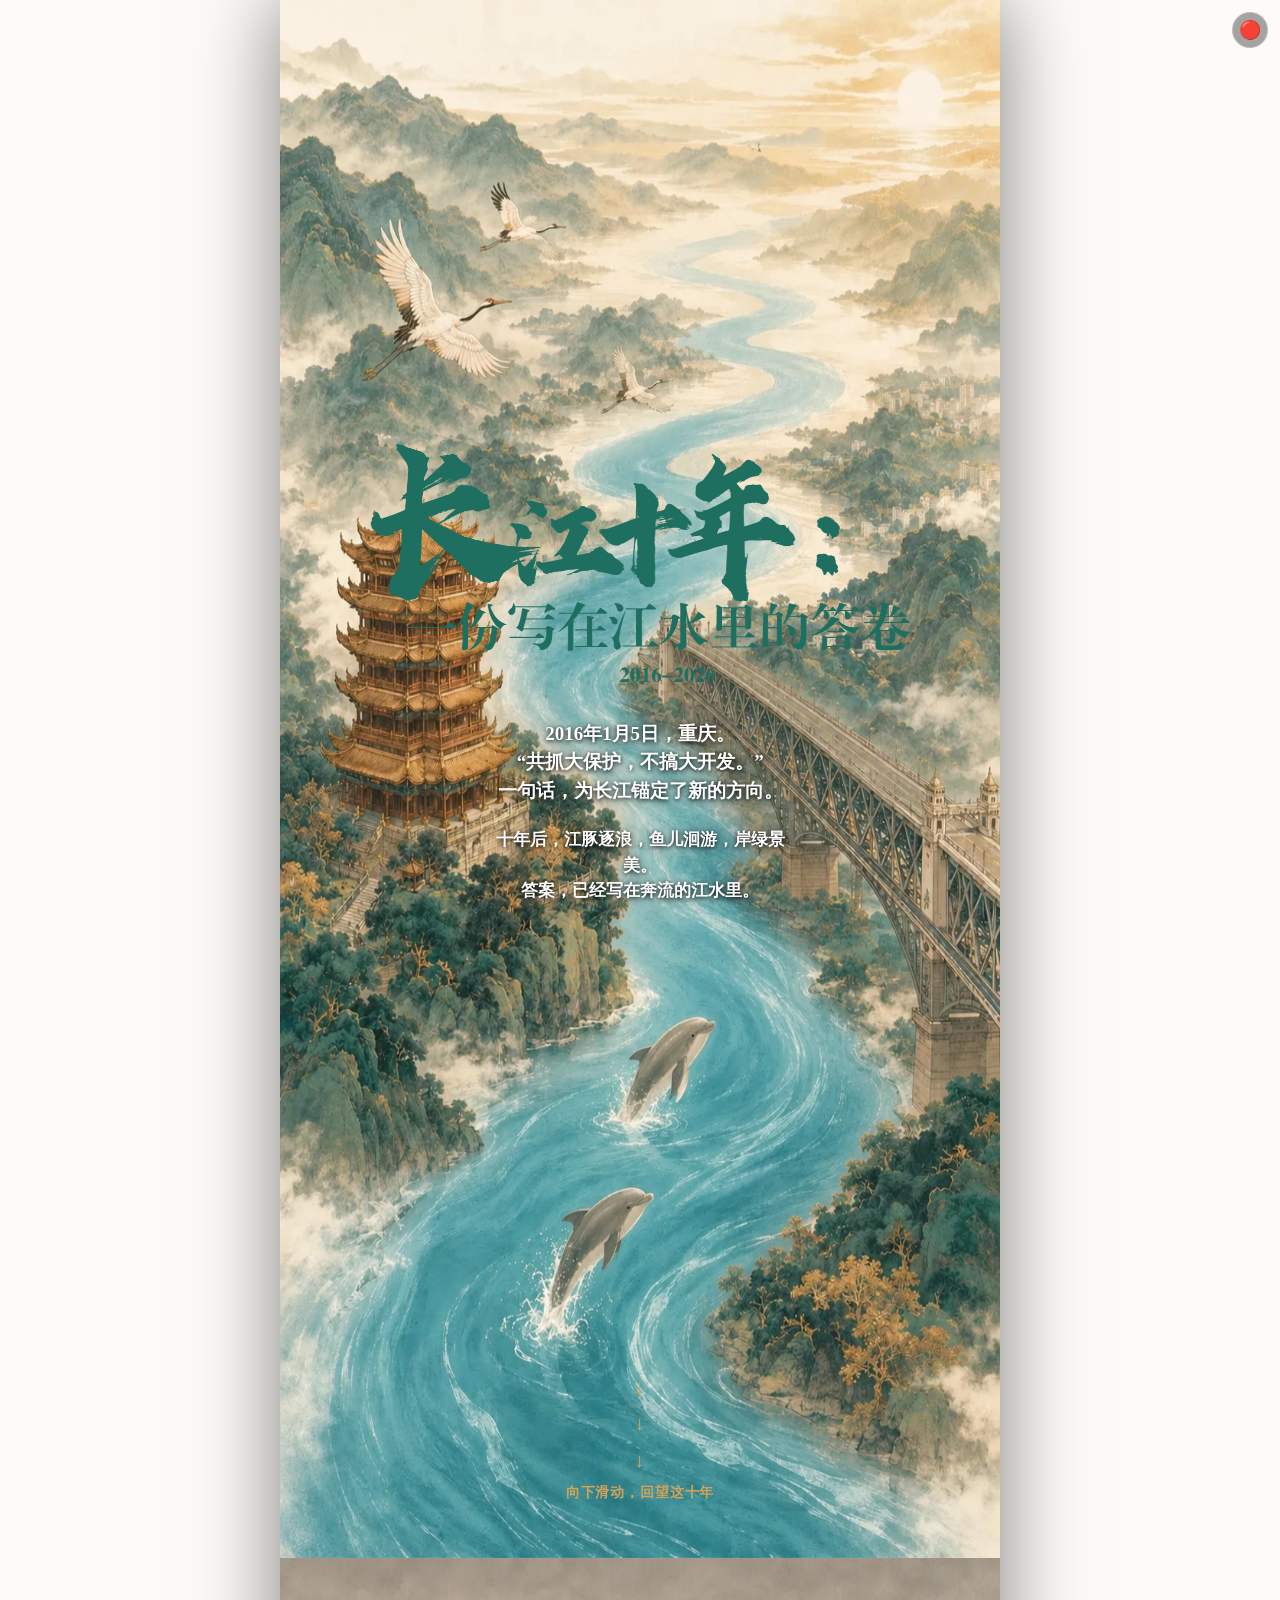
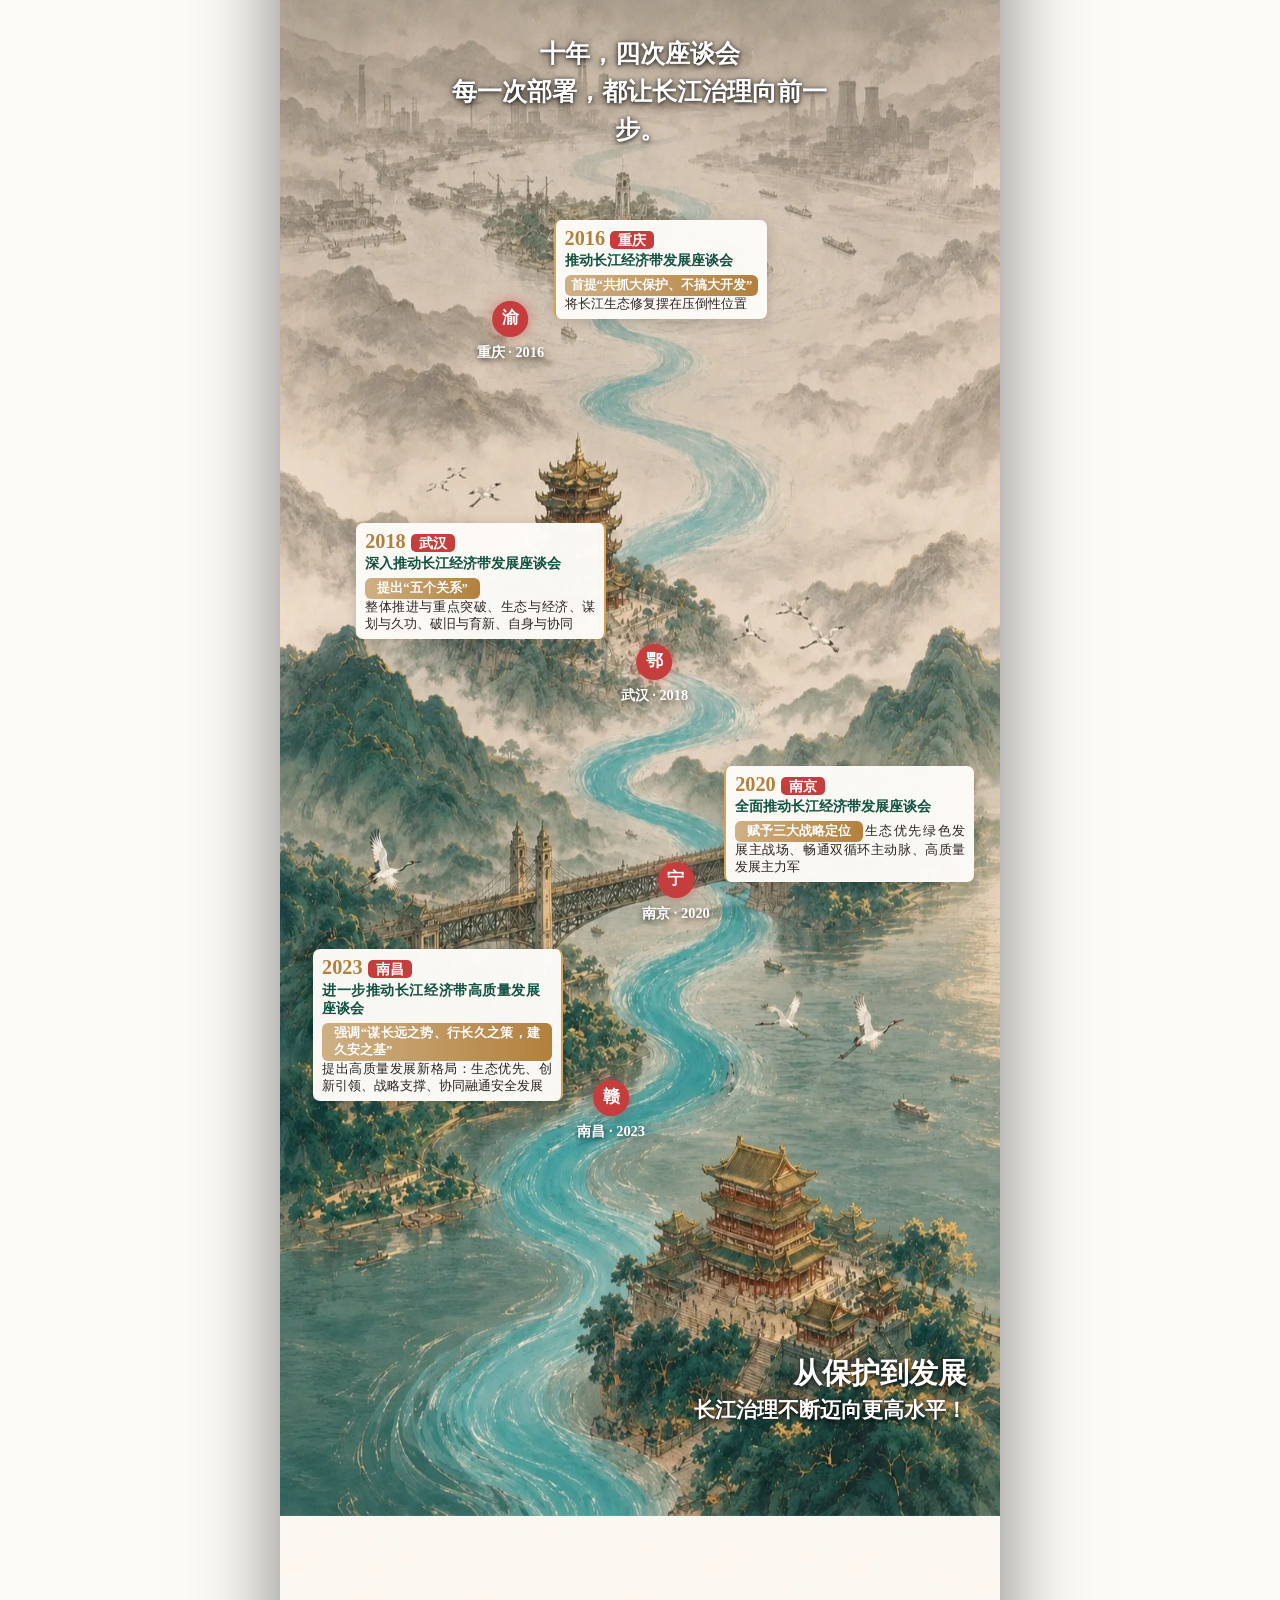
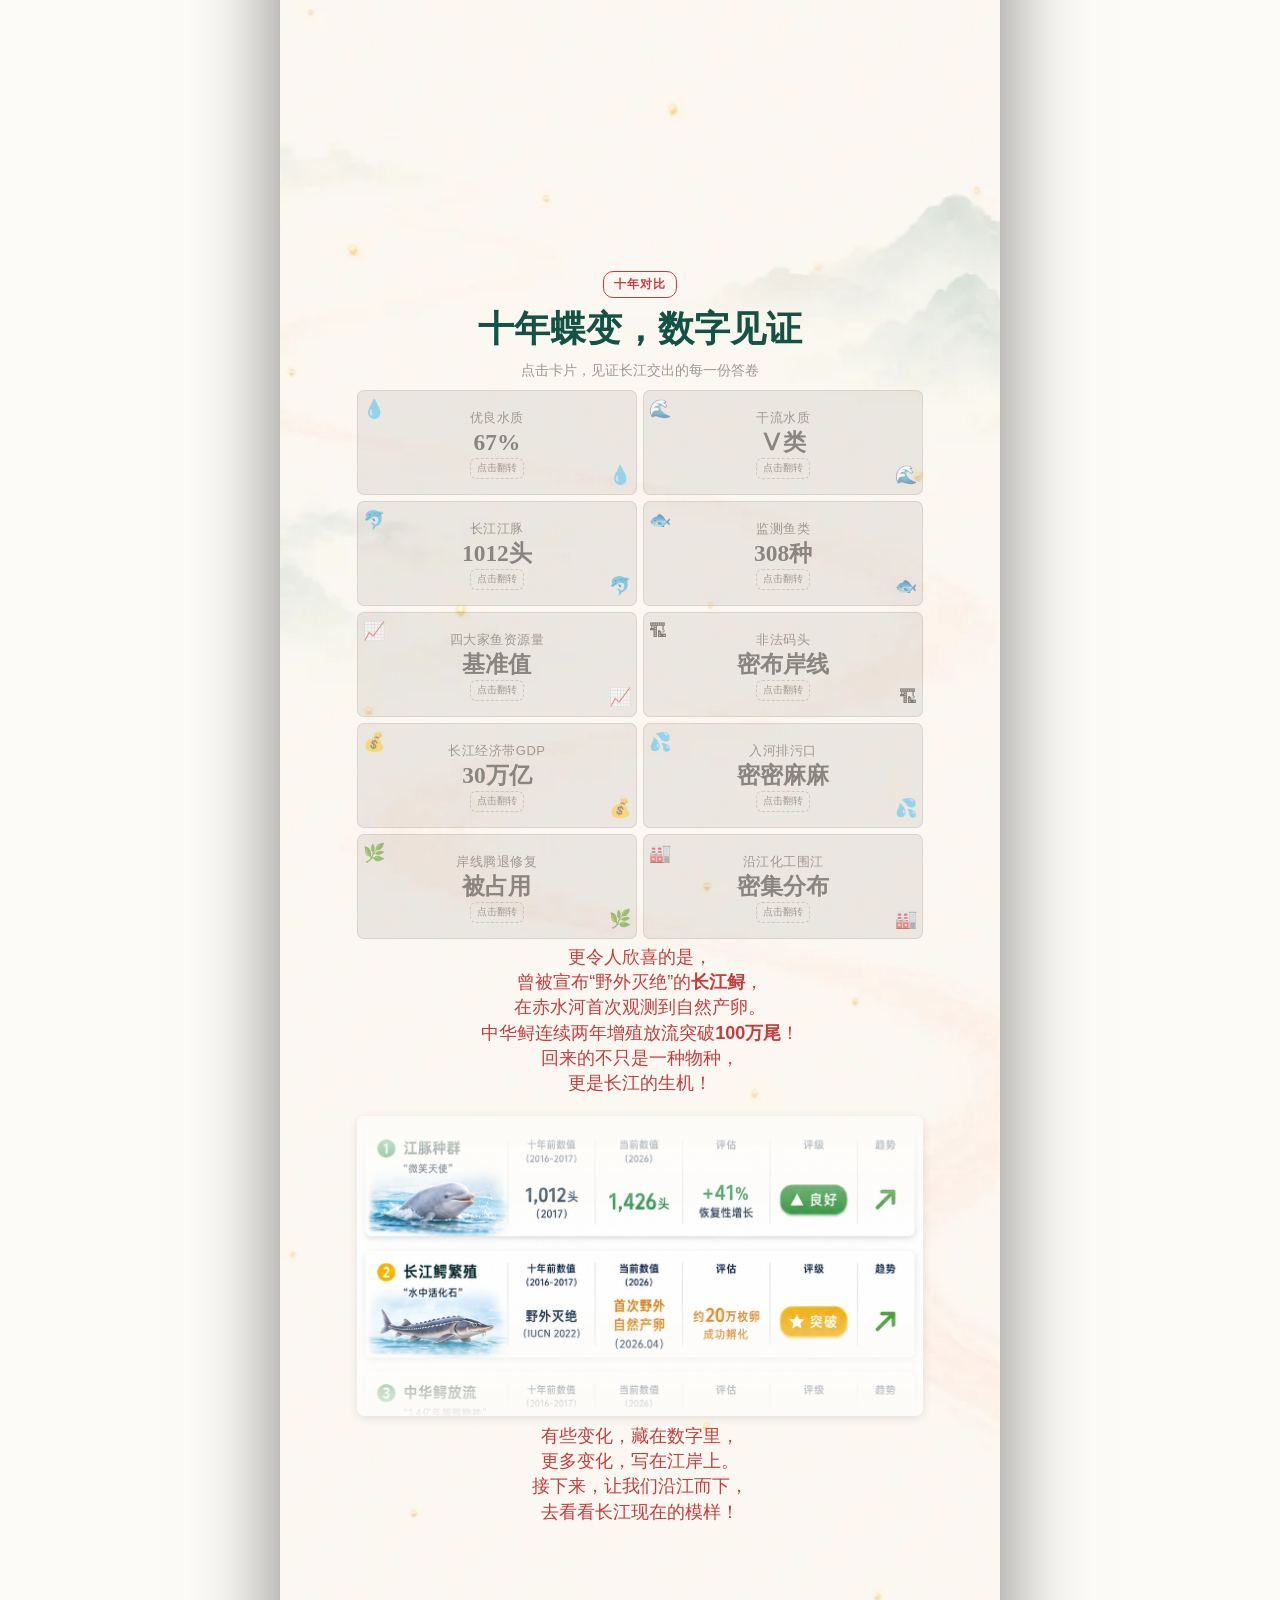
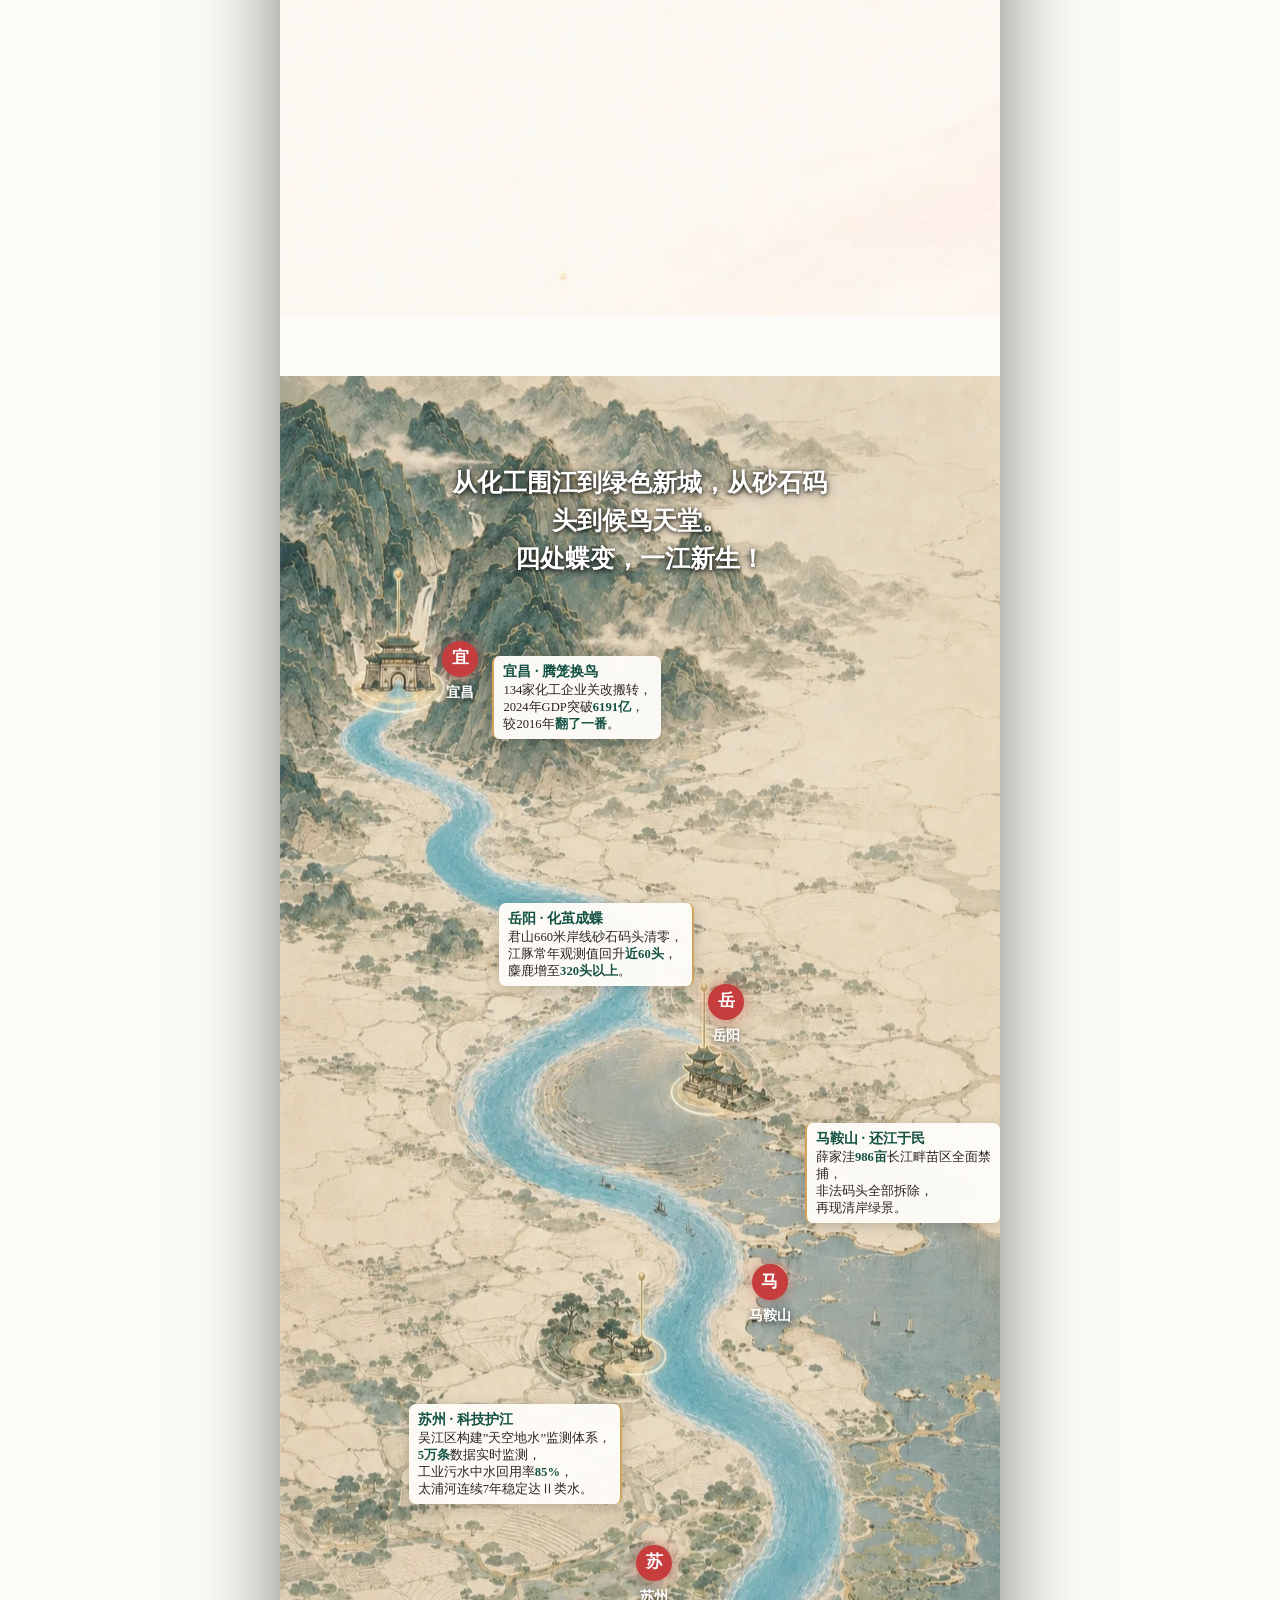
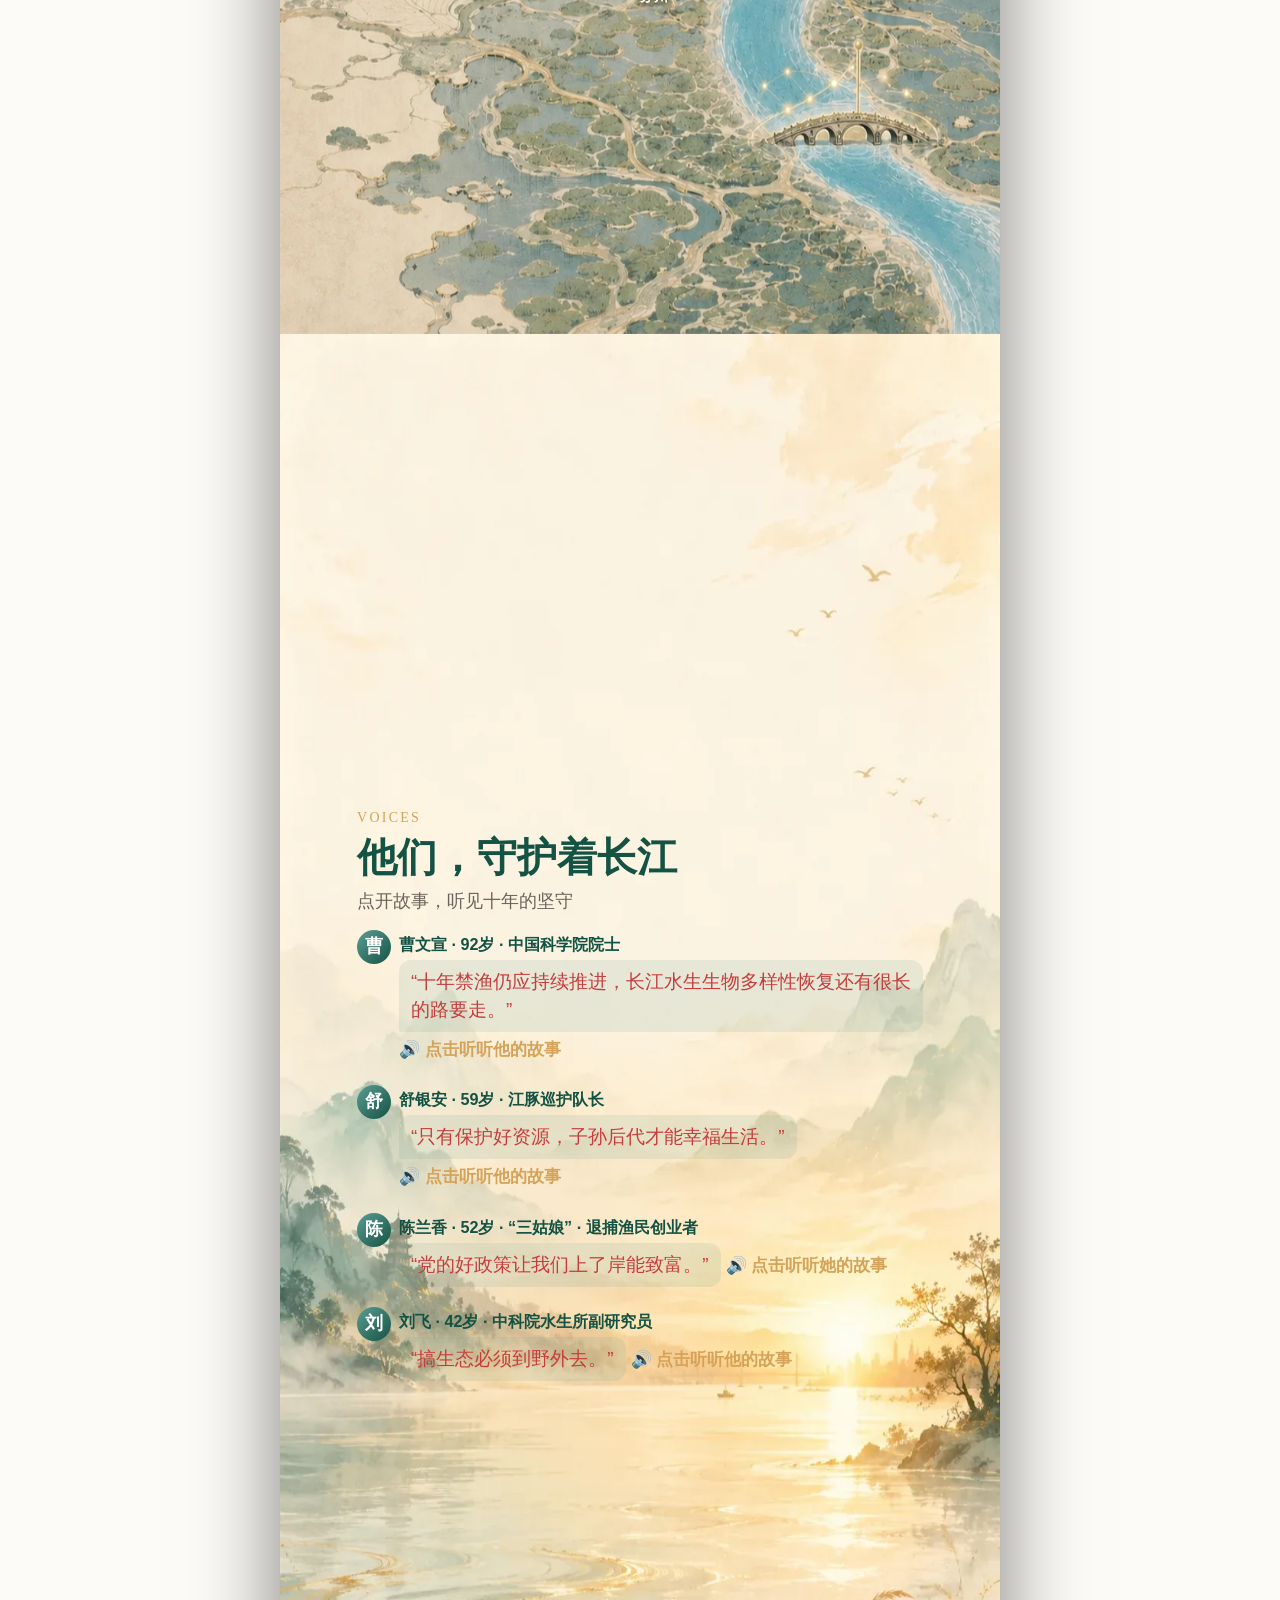
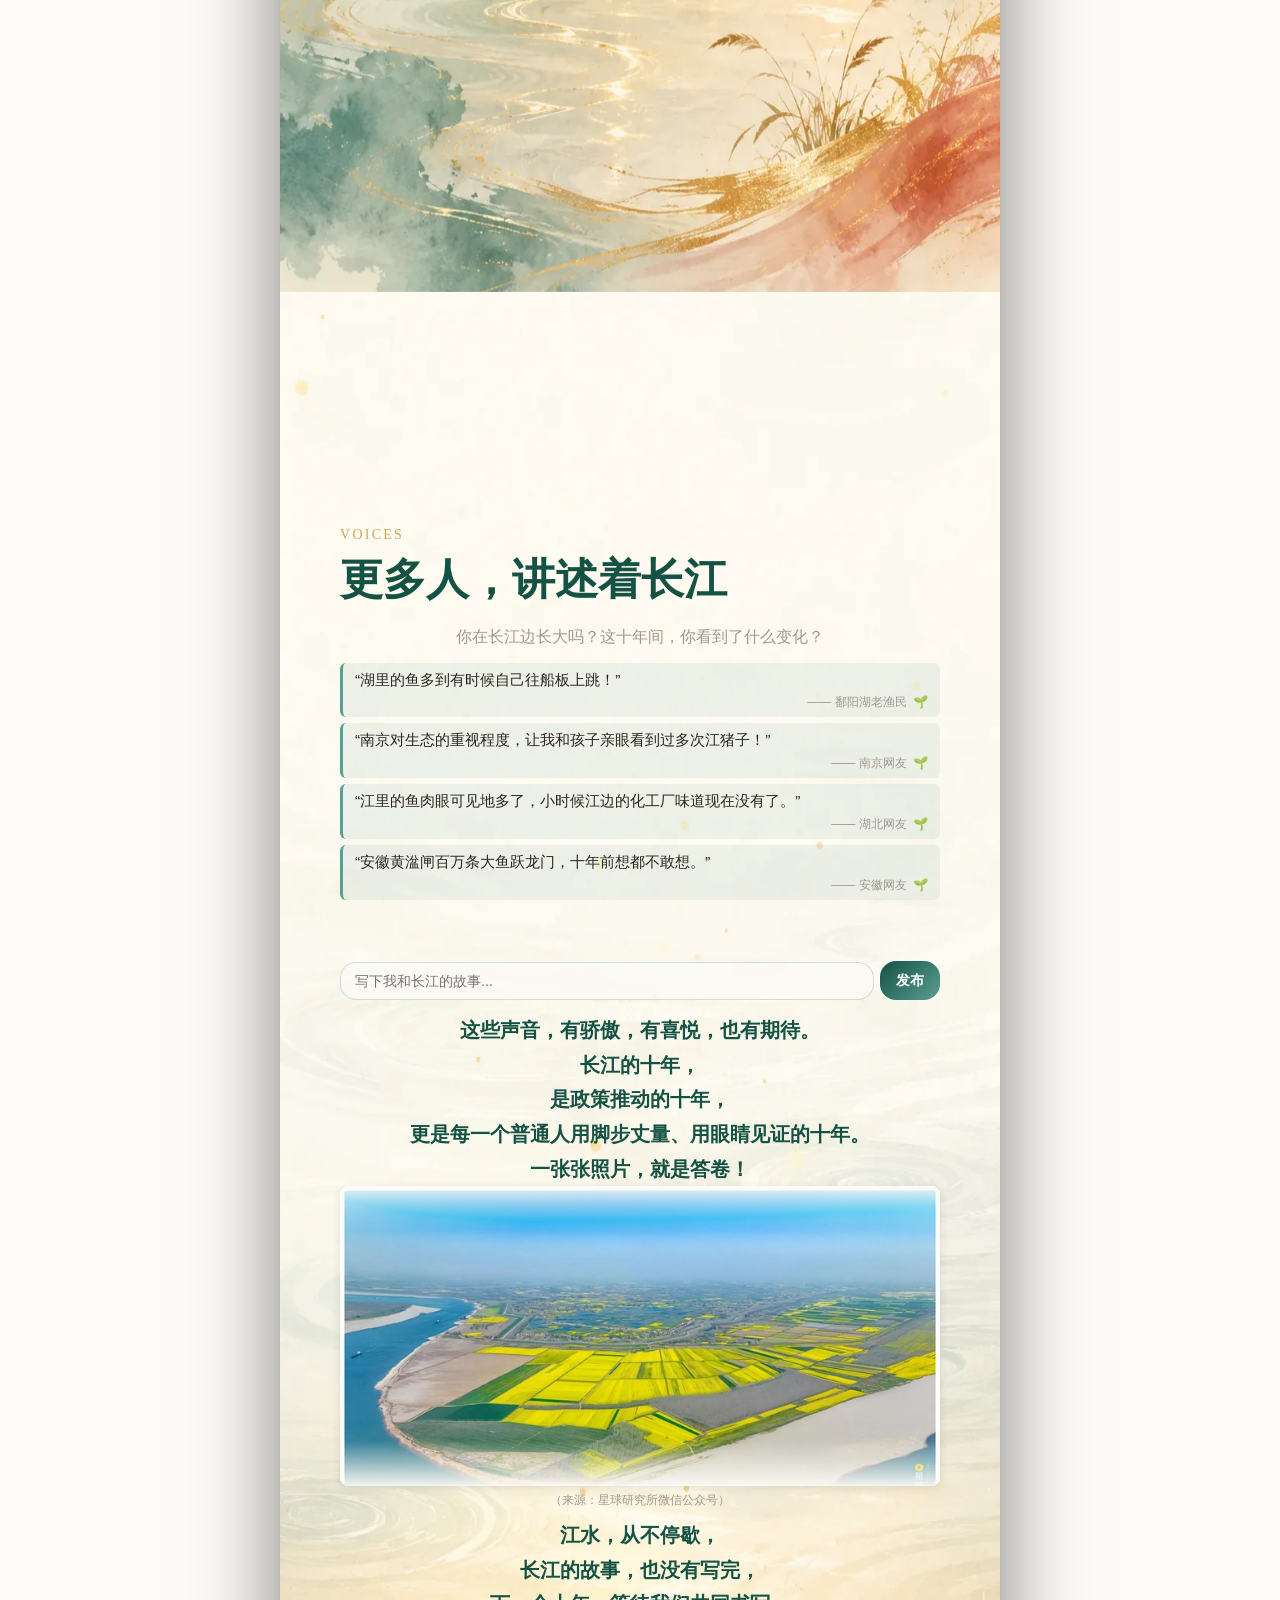
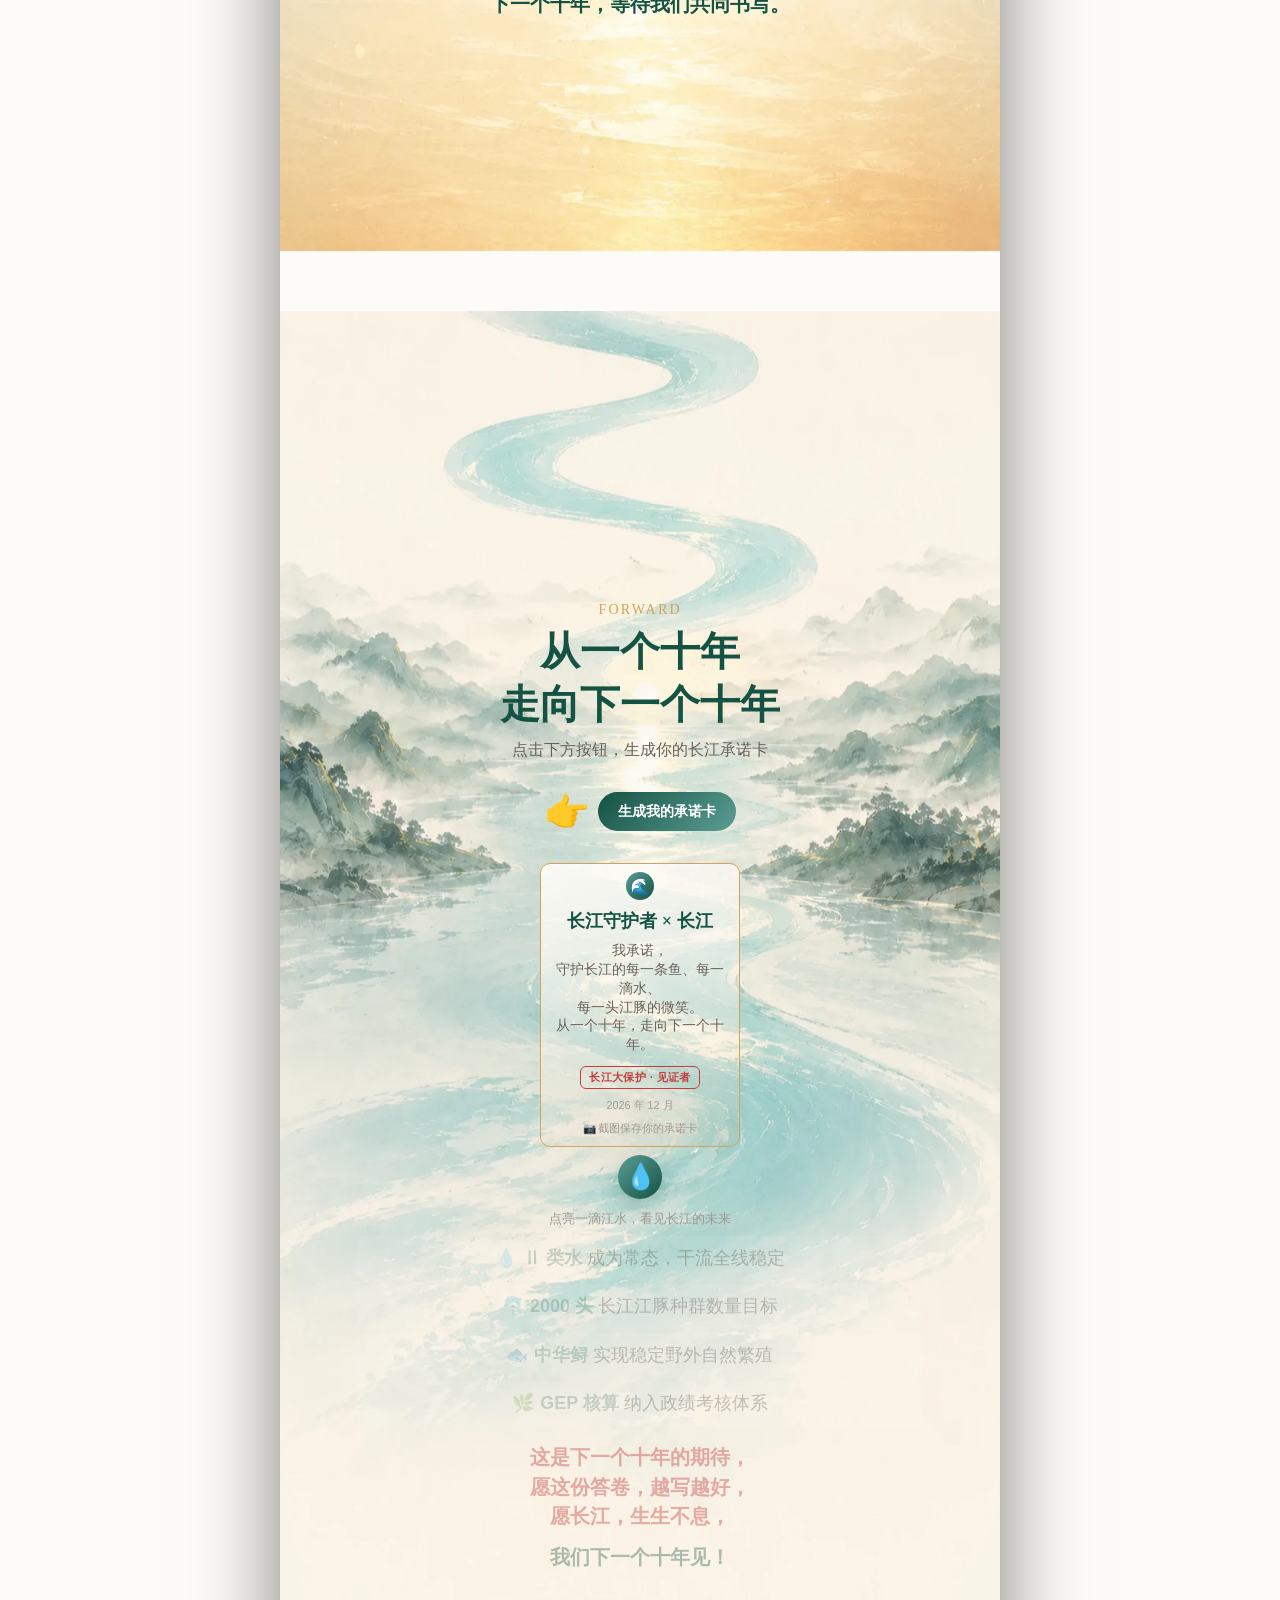
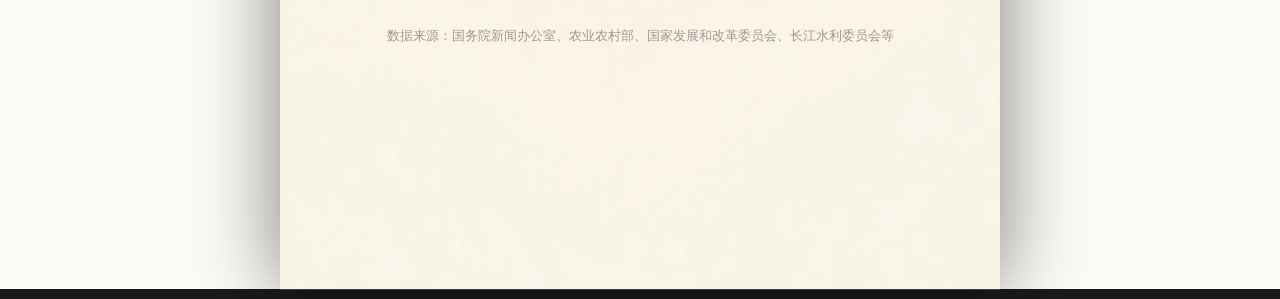
==== index.html @ 00799136 "backup: 排版保护检查前存档" ====
<!DOCTYPE html>
<html lang="zh-CN">
<head>
<meta charset="UTF-8">
<meta name="viewport" content="width=device-width,initial-scale=1.0,maximum-scale=1.0,user-scalable=no,viewport-fit=cover">
<!-- WeChat X5 browser optimizations -->
<meta name="x5-orientation" content="portrait">
<meta name="x5-fullscreen" content="true">
<meta name="x5-page-mode" content="app">
<meta name="format-detection" content="telephone=no">
<meta http-equiv="X-UA-Compatible" content="IE=edge,chrome=1">
<title>长江十年：一份写在江水里的答卷</title>
<link rel="preload" as="image" href="assets/p1.webp?v=2">
<link rel="preload" as="image" href="assets/p2.webp?v=2">
<link rel="preload" as="image" href="assets/p3.webp">
<link rel="preload" as="image" href="assets/p4.webp?v=2">
<link rel="preload" as="image" href="assets/p5.webp">
<link rel="preload" as="image" href="assets/p6.webp">
<link rel="preload" as="image" href="assets/p7.webp?v=2">
<link rel="icon" href="data:,">
<style>
/* Loading overlay — blocks all interaction */
body.loading{overflow:hidden;position:fixed;width:100%}
#preloader{position:fixed;inset:0;z-index:9999;background:var(--bg-ivory,#FDFBF7);display:flex;flex-direction:column;align-items:center;justify-content:center;transition:opacity 0.5s}
#preloader.done{opacity:0;pointer-events:none}
#preloader .loader-ring{width:40px;height:40px;border:3px solid rgba(20,82,67,0.15);border-top-color:#145243;border-radius:50%;animation:spin 0.8s linear infinite;margin-bottom:16px}
#preloader .loader-text{font-size:0.8rem;color:#6B625B}
@keyframes spin{to{transform:rotate(360deg)}}
</style>
<style>
/* ===== RESET & VARIABLES ===== */
*,*::before,*::after{box-sizing:border-box;margin:0;padding:0}
:root{
  --bg-ivory:#FDFBF7;
  --teal-deep:#145243;
  --teal-soft:#5B9E94;
  --gold:#D4A359;
  --red:#C53D3D;
  --text:#2C2420;
  --text-sub:#6B625B;
  --text-faint:#A09890;
  --font-serif:"STSong","SimSun","Songti SC",serif;
  --font-sans:"PingFang SC","Microsoft YaHei","Hiragino Sans GB",sans-serif;
  --font-en:"Georgia","Times New Roman",serif;
}

img{-webkit-touch-callout:none;pointer-events:none;-webkit-user-select:none;user-select:none;max-width:100%;height:auto}
*{-webkit-tap-highlight-color:transparent}
body{word-break:break-word;overflow-wrap:break-word;overscroll-behavior:none;-webkit-overflow-scrolling:touch}
/* ===== PHONE-FRAME LAYOUT ===== */
html{background:var(--bg-ivory)}
body{
  width:100%;margin:0;
  font-family:var(--font-sans);
  color:var(--text);background:var(--bg-ivory);
  line-height:1.75;-webkit-font-smoothing:antialiased;
  overflow-x:hidden;
  padding-top:env(safe-area-inset-top);padding-bottom:env(safe-area-inset-bottom);
  padding-left:env(safe-area-inset-left);padding-right:env(safe-area-inset-right)}
#app{
  width:390px;margin:0 auto;position:relative;
  transform-origin:top center;touch-action:pan-y;
  -webkit-font-smoothing:antialiased;-moz-osx-font-smoothing:grayscale;
  backface-visibility:hidden;-webkit-backface-visibility:hidden;
}
@media(min-width:541px){
  html{background:#1a1a1a;display:flex;justify-content:center}
  #app{box-shadow:0 0 80px rgba(0,0,0,0.5)}
}
@media(min-width:1200px){
  html{font-size:18px}
  #app{width:720px}
  .section{aspect-ratio:auto;min-height:auto;overflow:visible;padding:60px 0}
  .section-inner{position:relative;inset:auto;padding:6vw 8vw}
  .scroll-hint,.scroll-hint-inline,.scroll-hint-sm{display:none}
  .section-bg img,.section-bg video{object-fit:cover}
  .section::before,.section::after{display:none}
  #p3{min-height:2000px!important;overflow:visible;padding:0;margin-bottom:60px}
  #p3 .section-inner{position:relative;inset:auto;justify-content:flex-start;padding:40px 60px;display:block!important}
  #p3 .section-bg{position:absolute;inset:0;height:100%}
  #p3 .section-bg img{object-fit:cover;height:100%;width:100%}
  #p6{min-height:0!important;height:auto!important;overflow:visible;padding:0;margin-bottom:60px}
  #p6 .section-inner{position:relative;inset:auto;justify-content:flex-start;padding:40px 60px;display:block!important}
  .section-tall .section-inner{padding-bottom:0}
}

/* ===== SECTIONS ===== */
/* Content-heavy pages: allow growth beyond aspect-ratio */
section.section-tall{aspect-ratio:auto;min-height:100vh;min-height:100dvh;overflow:visible}
section.section-tall .section-inner{position:relative;min-height:auto;padding-bottom:12vw}
#p1 .section-inner{justify-content:center;transform:translateY(-110px)}
#p3 .section-inner{position:relative;top:auto;justify-content:flex-start;padding:20px 6vw 40px}
#p3{min-height:100dvh;overflow:visible;z-index:1}
#p3 .scroll-hint-inline{position:absolute;bottom:20px;left:0;right:0;text-align:center;z-index:10}
.card-stage{position:relative;width:100%;height:300px;overflow:hidden;border-radius:8px;margin-top:0;box-shadow:0 2px 10px rgba(0,0,0,0.1)}
.card-stage::after{content:'';position:absolute;inset:0;z-index:2;pointer-events:none;background:linear-gradient(to bottom,rgba(253,251,247,0.95) 0%,transparent 40%,transparent 60%,rgba(253,251,247,0.95) 100%)}
.card-scroll-track{animation:cardScroll 15s linear infinite;will-change:transform}
#p6 .card-stage::after{background:linear-gradient(to bottom,rgba(253,251,247,0.95) 0%,transparent 15%,transparent 85%,rgba(253,251,247,0.95) 100%)}
#p6 .card-scroll-track{animation:cardScroll 45s linear infinite}
.card-scroll-track img{width:100%;display:block}
.card-scroll-track img{min-height:150px;background:rgba(0,0,0,0.02)}
@keyframes cardScroll{0%{transform:translateY(0)}100%{transform:translateY(-50%)}}
.section{
  position:relative;width:100%;
  aspect-ratio:390/844;
  display:flex;align-items:center;justify-content:center;
  overflow:hidden;
  will-change:transform;
}

/* Seamless section overlap */
.section::before,.section::after{
  content:'';position:absolute;left:0;right:0;z-index:3;pointer-events:none;height:60px;
}
.section::before{
  top:0;background:linear-gradient(to bottom,var(--bg-ivory),transparent);
}
.section::after{
  bottom:0;background:linear-gradient(to top,var(--bg-ivory),transparent);
}
.section:first-of-type::before{display:none}
.section:last-of-type::after{display:none}

/* Background — fills section exactly, no crop no gap, DO NOT CHANGE */
.section-bg{
  position:absolute;inset:0;z-index:0;
  transform:translateZ(0);-webkit-transform:translateZ(0);
}
.section-bg img,.section-bg video{
  width:100%;height:100%;object-fit:fill;
}

/* Content layer */
.section-inner{
  position:absolute;inset:0;z-index:2;
  width:100%;
  display:flex;flex-direction:column;justify-content:center;
  padding:8vw 6vw;
}

/* ===== P1 · COVER ===== */
.cover{text-align:center}
/* Text backdrop — a dark semi-transparent shield behind all cover text */
.section#p1 .section-bg::after{
  content:'';position:absolute;inset:0;z-index:1;
  background:none;
  pointer-events:none;
}
.cover .section-label{
  color:#E8C97A; /* brighter gold */
  font-size:0.72rem;font-weight:600;
  text-shadow:0 1px 6px rgba(0,0,0,0.6);
}
.cover .main-title{
  font-family:"方正小标宋","方正小标宋_GBK",var(--font-serif);
  font-size:clamp(2rem,7vw,3.2rem);
  color:#fff;
  font-weight:700;letter-spacing:0.04em;line-height:1.2;
  text-shadow:0 2px 4px rgba(0,0,0,0.5),0 4px 20px rgba(0,0,0,0.4);
}
.cover .sub-title{
  font-family:var(--font-serif);
  font-size:clamp(0.95rem,3.5vw,1.25rem);
  color:#EDE4D3;margin-top:16px;letter-spacing:0.06em;
  text-shadow:0 1px 4px rgba(0,0,0,0.5);
}
.cover .intro-text{
  font-family:var(--font-serif);
  font-size:1.05rem;color:#fff;font-weight:600;line-height:1.5;
  text-shadow:0 1px 4px rgba(0,0,0,0.85),0 2px 12px rgba(0,0,0,0.5);
  max-width:340px;margin:0 auto;
}
.cover .cover-note{
  font-family:var(--font-serif);
  font-size:0.95rem;color:#fff;font-weight:600;line-height:1.5;
  text-shadow:0 1px 4px rgba(0,0,0,0.85),0 2px 12px rgba(0,0,0,0.5);
  margin-top:22px;
  max-width:320px;margin-left:auto;margin-right:auto;
  animation:breathe 3s ease-in-out infinite;
}
@keyframes breathe{
  0%,100%{transform:scale(1)}
  50%{transform:scale(1.12)}
}
.scroll-hint{
  position:absolute;bottom:54px;left:50%;transform:translateX(-50%);z-index:4;
  display:flex;flex-direction:column;align-items:center;gap:2px;
  font-size:0.78rem;color:var(--gold);font-weight:600;
  letter-spacing:0.06em;
  opacity:0;
  animation:hint-fade-in 0.6s 3s ease-out forwards, scroll-glow 2s 3.6s infinite;
}
@keyframes hint-fade-in{to{opacity:1}}
.scroll-hint .arrow{
  font-size:1.1rem;display:block;
  animation:scroll-bounce 1.5s infinite;
}
.scroll-hint .arrow:nth-child(1){animation-delay:0s}
.scroll-hint .arrow:nth-child(2){animation-delay:0.25s}
.scroll-hint .arrow:nth-child(3){animation-delay:0.5s}
/* Simple scroll hint for inner pages */
.scroll-hint-sm{
  position:absolute;bottom:16px;left:50%;transform:translateX(-50%);z-index:10;
  color:#E8C97A;font-size:0.7rem;font-weight:600;
  text-shadow:0 1px 4px rgba(0,0,0,0.5);
  animation:scroll-hint-fade 2s infinite;
}
.scroll-hint-sm .arrow{font-size:1rem;display:block;text-align:center}
.scroll-hint-inline{
  color:var(--gold);font-size:0.95rem;font-weight:600;
  letter-spacing:0.08em;
  animation:scroll-hint-fade 2s infinite;
}
/* P2/P4/P5/P6 — absolute position at bottom, unified size */
#p2 .scroll-hint-inline{
  position:absolute;bottom:48px;left:0;right:0;text-align:center;z-index:10;
}
#p4 .scroll-hint-inline{
  position:absolute;bottom:18px;left:0;right:0;text-align:center;z-index:10;
}
#p5 .scroll-hint-inline{
  position:absolute;bottom:30px;left:0;right:0;text-align:center;z-index:10;
}
#p6{min-height:calc(100vw*16/9 + 700px);overflow:visible}
#p6 .section-heading{font-size:clamp(1.8rem,6.5vw,2.4rem);line-height:1.4}
#p6 .comment-card{font-size:0.86rem}
#p6 .comment-card .card-user{font-size:0.68rem}
#p6 .comment-prompt{font-size:0.88rem}
#p6 .comment-input-area input{font-size:0.8rem}
#p6 .comment-input-area button{font-size:0.8rem}
#p6 .scroll-hint-inline{
  position:absolute;bottom:14px;left:0;right:0;text-align:center;z-index:10;
  font-size:1.15rem;
}
/* All inline hints — unified styling */
.scroll-hint-inline{
  color:#E8C97A;font-size:1rem;font-weight:600;
  letter-spacing:0.08em;
  text-shadow:0 1px 4px rgba(0,0,0,0.7),0 0 10px rgba(0,0,0,0.4);
  animation:scroll-hint-fade 2s infinite;
}
@keyframes scroll-hint-fade{
  0%,100%{opacity:0.3}
  50%{opacity:0.8}
}
@keyframes scroll-bounce{
  0%,100%{opacity:0.2;transform:translateY(0)}
  50%{opacity:1;transform:translateY(6px)}
}
@keyframes scroll-glow{
  0%,100%{color:var(--gold);text-shadow:0 0 8px rgba(212,163,89,0.3)}
  50%{color:#E8C97A;text-shadow:0 0 16px rgba(212,163,89,0.6)}
}

/* ===== SHARED TYPOGRAPHY ===== */
.section-label{
  font-family:var(--font-en);
  font-size:0.78rem;color:var(--gold);letter-spacing:0.16em;margin-bottom:4px;
}
.section-heading{
  font-family:var(--font-serif);
  font-size:clamp(1.3rem,4.8vw,1.8rem);
  color:var(--teal-deep);font-weight:700;line-height:1.3;margin-bottom:4px;
}
.section-subhead{
  font-size:0.9rem;color:var(--text-sub);margin-bottom:16px;line-height:1.4;
}
/* P5 text size */
#p5 .section-inner{justify-content:center;padding-top:0;padding-bottom:0;transform:translateY(-20px)}
#p5 .section-heading{font-size:clamp(1.65rem,6vw,2.2rem)}
#p5 .section-subhead{font-size:1rem}

/* ===== P2 · MAP-STYLE CITY MARKERS ===== */
.p2-intro{
  position:absolute;top:calc(3% + 30px);left:6%;right:6%;z-index:10;text-align:center;
}
.p2-intro .lead{
  font-family:var(--font-serif);
  font-size:clamp(1.1rem,4.5vw,1.4rem);
  color:#fff;font-weight:600;line-height:1.5;
  text-shadow:0 1px 4px rgba(0,0,0,0.85),0 2px 12px rgba(0,0,0,0.5);
  max-width:390px;margin:0 auto;
}
/* P4 intro — slightly lower than P2 */
#p4 .p2-intro{top:calc(5% + 10px)}
.p2-footer{margin:0;font-family:var(--font-serif);color:#fff;font-weight:600;line-height:1.5;text-align:right;text-shadow:0 1px 4px rgba(0,0,0,0.85),0 2px 12px rgba(0,0,0,0.5);animation:breathe 3s ease-in-out infinite;transform:translateX(10px)}
.p2-footer-big{font-size:clamp(1.2rem,5vw,1.6rem)}
.p2-footer-sm{font-size:clamp(0.9rem,3.5vw,1.15rem)}
.p2-intro .hint{
  display:inline-block;
  font-size:0.68rem;color:var(--gold);font-weight:600;margin-top:8px;
  padding:4px 12px;border:1px solid rgba(212,163,89,0.5);
  border-radius:16px;letter-spacing:0.04em;
  text-shadow:0 1px 4px rgba(0,0,0,0.5);
  animation:pulse-hint 2s infinite;
}
@keyframes pulse-hint{
  0%,100%{border-color:rgba(212,163,89,0.4);color:var(--gold)}
  50%{border-color:rgba(232,201,122,0.9);color:#E8C97A}
}

/* Map-positioned city dots */
.map-dot{
  position:absolute;z-index:5;
  display:flex;flex-direction:column;align-items:center;gap:3px;
  cursor:pointer;
  transform:translate(-50%,-50%);
}
/* Hidden until scrolled into view */
.dot-hidden{
  opacity:0;transform:translate(-50%,-30%);transition:none;
}
.dot-hidden.dot-reveal{
  opacity:1;transform:translate(-50%,-50%);
  transition:opacity 0.8s cubic-bezier(0.22,1,0.36,1),
             transform 0.8s cubic-bezier(0.22,1,0.36,1);
}
.map-dot .landmark-icon{
  width:36px;height:36px;border-radius:50%;
  background:var(--red);
  display:flex;align-items:center;justify-content:center;
  font-family:var(--font-serif);font-size:0.92rem;font-weight:700;color:#fff;
  box-shadow:0 0 14px rgba(197,61,61,0.5);
  animation:dot-breathe 2.5s infinite;
  transition:transform 0.3s,background 0.3s,box-shadow 0.3s;
}
.map-dot.active .landmark-icon{
  background:var(--gold);box-shadow:0 0 20px rgba(212,163,89,0.8);
  animation:none;transform:scale(1.15);
}
.map-dot .city-label{
  font-family:var(--font-serif);
  font-size:0.8rem;font-weight:700;color:#fff;
  text-shadow:0 2px 6px rgba(0,0,0,0.7);
  white-space:nowrap;
}
@keyframes dot-breathe{
  0%,100%{transform:scale(1);box-shadow:0 0 12px rgba(197,61,61,0.5)}
  50%{transform:scale(1.25);box-shadow:0 0 24px rgba(197,61,61,0.8)}
}

/* Popup — positioned by JS next to clicked dot */
.map-popup{
  position:absolute;z-index:8;
  max-width:min(250px,64vw);
  padding:6px 9px;overflow:hidden;
  background:rgba(253,251,247,0.98);
  border-radius:7px;
  box-shadow:0 3px 14px rgba(0,0,0,0.18);
  font-size:0.7rem;color:var(--text);line-height:1.35;text-align:justify;
  opacity:0;pointer-events:none;transform:scale(0.96);
  transition:opacity 0.3s ease-out,transform 0.3s ease-out;
}
.map-popup strong{color:var(--teal-deep)}
.map-popup p{margin:0;font-family:var(--font-serif)}
.map-popup p+p{margin-top:2px}
.map-popup.open{opacity:1;pointer-events:auto;transform:scale(1)}
.map-popup .close-btn{
  position:absolute;top:5px;right:9px;
  font-size:1rem;color:var(--text-faint);cursor:pointer;
  line-height:1;
}
.map-popup .popup-title{
  font-family:var(--font-serif);font-weight:700;color:var(--teal-deep);margin-bottom:1px;
  font-size:0.8rem;padding-right:12px;line-height:1.25;
}
.map-popup .popup-year{color:#B2803C;font-size:1.125rem}
.map-popup .popup-city{background:var(--red);color:#fff;padding:1px 8px;border-radius:5px;margin-left:5px;white-space:nowrap}
.map-popup .popup-subtitle{display:inline-block;max-width:100%;background:linear-gradient(90deg,rgba(178,128,60,0.6),#B2803C);color:#fff;padding:2px 12px;border-radius:6px;margin-top:4px;}
.map-popup .popup-subtitle strong{color:#fff}
.map-popup .popup-quote{
  color:var(--red);margin-top:1px;font-size:0.64rem;line-height:1.25;
}

/* Offset specific popups */
#popup-maanshan,#popup-suzhou{margin-top:-60px}
#popup-chongqing{margin-left:-5px}#popup-wuhan{margin-top:-40px}#popup-nanjing{margin-top:-15px}#popup-nanchang{margin-top:-50px}

/* ===== P3 · FLIP CARDS ===== */
.p3-header{
  text-align:center;margin-bottom:8px;
}
.p3-header .report-tag{
  display:inline-block;font-size:0.66rem;color:var(--red);font-weight:600;
  border:1px solid var(--red);padding:2px 10px;border-radius:10px;
  letter-spacing:0.08em;margin-bottom:4px;
}
.p3-header .report-title{
  font-family:var(--font-serif);
  font-size:clamp(1.5rem,5.5vw,2rem);
  color:var(--teal-deep);font-weight:600;line-height:1.5;
}
.p3-header .report-sub{
  font-size:0.78rem;color:var(--text-faint);margin-top:2px;
}

.flip-grid{
  display:grid;grid-template-columns:1fr 1fr;
  gap:6px;width:100%;
}
.flip-card{
  perspective:600px;height:105px;
  cursor:pointer;
  opacity:0;transform:translateY(20px);
  transition:opacity 0.6s cubic-bezier(0.22,1,0.36,1),
             transform 0.6s cubic-bezier(0.22,1,0.36,1);
}
.flip-card.card-reveal{opacity:1;transform:translateY(0)}
.flip-inner{
  position:relative;width:100%;height:100%;
  transition:transform 0.55s cubic-bezier(0.22,1,0.36,1);
  transform-style:preserve-3d;
}
.flip-card.flipped .flip-inner{transform:rotateY(180deg)}

.flip-front,.flip-back{
  position:absolute;inset:0;backface-visibility:hidden;
  border-radius:7px;display:flex;flex-direction:column;
  align-items:center;justify-content:center;padding:6px;
}
/* Front: Before / grey tone */
.flip-front{
  background:rgba(139,133,128,0.15);
  border:1px solid rgba(139,133,128,0.2);
}
.flip-front .flip-icon{font-size:1rem;position:absolute;top:3px;left:5px;opacity:0.55}
.flip-front .flip-icon-br{font-size:1rem;position:absolute;bottom:3px;right:5px;opacity:0.55}
.flip-front .flip-label{font-size:0.72rem;color:var(--text-faint);letter-spacing:0.04em}
.flip-front .flip-num{
  font-family:var(--font-en);
  font-size:1.3rem;font-weight:700;color:#8B8580;line-height:1.15;
}
/* Back: After / teal + gold */
.flip-back{
  background:rgba(20,82,67,0.08);
  border:1.5px solid var(--teal-soft);
  transform:rotateY(180deg);
}
.flip-back .flip-icon{font-size:1rem;position:absolute;top:3px;right:5px;opacity:0.55}
.flip-back .flip-icon-br{font-size:1rem;position:absolute;bottom:3px;left:5px;opacity:0.55}
.flip-back .flip-label{font-size:0.72rem;color:var(--teal-deep);font-weight:600;letter-spacing:0.04em}
.flip-back .flip-num{
  font-family:var(--font-en);
  font-size:1.3rem;font-weight:700;color:var(--teal-deep);line-height:1.15;
}
.flip-back .flip-delta{
  font-size:0.8rem;color:var(--gold);margin-top:1px;font-weight:600;
  animation:breathe 3s ease-in-out infinite;
}

/* Flip hint badge */
.flip-hint-badge{
  display:inline-block;font-size:0.58rem;color:var(--text-faint);
  border:1px dashed rgba(160,152,144,0.4);padding:0 6px;border-radius:6px;
  margin-top:2px;
}
.flip-card.flipped .flip-hint-badge{display:none}

.p3-highlight{
  margin-top:6px;text-align:center;
  font-size:1rem;color:var(--red);line-height:1.4;
  padding:0 8px 20px;
}
.p3-highlight strong{color:var(--red)}

/* ===== P4 · MAP MARKERS (reuses P2 styles) ===== */

/* ===== P5 · CHAT BUBBLES ===== */
.chat-list{display:flex;flex-direction:column;gap:20px}
.chat-msg{
  display:flex;gap:8px;align-items:flex-start;
  cursor:pointer;touch-action:manipulation;
  -webkit-tap-highlight-color:rgba(212,163,89,0.25);
  transition:opacity 0.3s;
}
.chat-msg.dimmed{opacity:0.45}
.chat-msg .chat-avatar{
  width:34px;height:34px;border-radius:50%;flex-shrink:0;
  display:flex;align-items:center;justify-content:center;
  font-family:var(--font-serif);font-size:1rem;color:#fff;font-weight:700;
}
.chat-msg:nth-child(1) .chat-avatar{background:linear-gradient(135deg,#5B9E94,#145243)}
.chat-msg:nth-child(2) .chat-avatar{background:linear-gradient(135deg,#D4A359,#A07830)}
.chat-msg:nth-child(3) .chat-avatar{background:linear-gradient(135deg,#8B7E74,#5C4F46)}
.chat-msg:nth-child(4) .chat-avatar{background:linear-gradient(135deg,#5B8D9E,#2D5A6A)}

.chat-msg .chat-body{
  flex:1;min-width:0;
}
.chat-msg .chat-bubble{
  display:inline-block;max-width:100%;
  padding:8px 12px;border-radius:12px 12px 12px 3px;
  font-size:0.95rem;color:var(--text);line-height:1.45;
  transition:all 0.35s;
}
.chat-msg:nth-child(1) .chat-bubble{background:rgba(91,158,148,0.13)}
.chat-msg:nth-child(2) .chat-bubble{background:rgba(212,163,89,0.13)}
.chat-msg:nth-child(3) .chat-bubble{background:rgba(139,126,116,0.12)}
.chat-msg:nth-child(4) .chat-bubble{background:rgba(91,141,158,0.13)}

.chat-msg .chat-name{
  font-size:0.9rem;font-weight:700;color:var(--teal-deep);margin-bottom:2px;
}
.chat-msg .chat-quote{
  font-size:1.05rem;color:var(--red);line-height:1.45;
}

.chat-msg .chat-story{
  max-height:0;overflow:hidden;
  transition:max-height 0.45s cubic-bezier(0.22,1,0.36,1),margin 0.35s;
  margin-top:0;font-size:0.9rem;color:var(--text-sub);line-height:1.55;
  padding-left:4px;border-left:2px solid transparent;text-align:justify;
}
.chat-msg.expanded .chat-story{
  max-height:140px;margin-top:6px;
  border-left-color:var(--gold);
}

/* Typing dots hint */
.chat-msg .tap-hint{
  font-size:0.95rem;font-weight:600;color:var(--gold);margin-top:3px;
  display:inline-block;
  animation:breathe 2s ease-in-out infinite;
}
.chat-msg.expanded .tap-hint{display:none}

.people-footer{
  text-align:center;margin-top:6px;margin-bottom:50px;
  font-family:var(--font-serif);font-size:0.78rem;font-weight:700;color:var(--teal-deep);line-height:1.4;
}

/* ===== P6 · COMMENT STAGE ===== */
.comment-stage{
  position:relative;width:100%;height:300px;
  overflow-y:auto;overflow-x:hidden;
  display:flex;flex-direction:column;gap:6px;
  padding:6px 0;margin:4px 0;
}
.stage-item{
  opacity:0;transform:translateY(40px);
  transition:opacity 3s ease-out,transform 3s ease-out;
}
.stage-item.in{opacity:1;transform:translateY(0)}
.comment-card{padding:6px 12px;border-radius:6px;font-size:0.8rem;line-height:1.4}
.comment-card.pos{background:rgba(91,158,148,0.1);border-left:3px solid var(--teal-soft)}
.comment-card.con{background:rgba(197,61,61,0.06);border-left:3px solid var(--red)}
.comment-card .card-user{font-size:0.62rem;color:var(--text-faint);margin-top:4px;text-align:right}
.comment-card .card-user .card-tag{color:var(--gold);margin-left:6px}

.comment-input-area{display:flex;gap:6px;align-items:center}
.comment-input-area input{
  flex:1;padding:10px 14px;
  border:1px solid rgba(91,158,148,0.3);border-radius:16px;
  font-size:0.72rem;font-family:inherit;
  background:rgba(253,251,247,0.8);color:var(--text);
  outline:none;transition:border-color 0.3s;
}
.comment-input-area input:focus{border-color:var(--teal-soft)}
.comment-input-area button{
  padding:10px 16px;border:none;border-radius:16px;
  background:linear-gradient(135deg,var(--teal-deep),var(--teal-soft));
  color:#fff;font-size:0.72rem;font-weight:600;cursor:pointer;
  transition:transform 0.2s,opacity 0.2s;
}
.comment-input-area button:active{transform:scale(0.95);opacity:0.85}
/* P6 layout override */
#p6 .section-inner{justify-content:center}
#p6 .comment-input-area{padding-bottom:12px}
#p7 .section-inner{justify-content:flex-start;transform:translateY(-30px)}
.comment-prompt{font-size:0.68rem;color:var(--text-faint);text-align:center;margin-top:12px;margin-bottom:6px}

/* ===== P7 · ENDING ===== */
.ending{text-align:center}
.ending-heading{
  font-family:var(--font-serif);
  font-size:clamp(1.65rem,6vw,2.2rem);
  color:var(--teal-deep);font-weight:700;line-height:1.35;
}

/* Name input */
.promise-input{
  display:flex;gap:8px;align-items:center;justify-content:center;margin:16px 0;
}
.promise-input button{
  padding:10px 20px;border:none;border-radius:20px;
  background:linear-gradient(135deg,var(--teal-deep),var(--teal-soft));
  color:#fff;font-size:0.8rem;font-weight:600;cursor:pointer;
  animation:promise-breathe 1.8s ease-in-out infinite;
}
@keyframes promise-breathe{
  0%,100%{box-shadow:0 4px 16px rgba(20,82,67,0.25);transform:scale(1)}
  50%{box-shadow:0 6px 36px rgba(212,163,89,0.7);transform:scale(1.1)}
}
.promise-input button:active{opacity:0.85;transform:scale(0.96)}
.poke-finger{font-size:2rem;display:inline-block;transform:rotate(90deg)}
.poke-finger span{display:inline-block;animation:poke 0.8s ease-in-out infinite}
@keyframes poke{0%,100%{transform:translateY(0)}50%{transform:translateY(-6px)}}

/* Promise card */
.promise-card{
  position:relative;max-width:200px;margin:4px auto 0;
  padding:8px 12px;
  background:linear-gradient(160deg,rgba(253,251,247,0.95),rgba(212,163,89,0.08));
  border:1.5px solid var(--gold);
  border-radius:10px;text-align:center;
  opacity:0;transform:translateY(20px) scale(0.95);
  transition:all 0.6s cubic-bezier(0.22,1,0.36,1);
}
.promise-card.show{opacity:1;transform:translateY(0) scale(1)}
.promise-card .card-avatar{
  width:28px;height:28px;border-radius:50%;
  background:linear-gradient(135deg,var(--teal-soft),var(--teal-deep));
  margin:0 auto 6px;display:flex;align-items:center;justify-content:center;
  font-size:0.9rem;color:#fff;
}
.promise-card .card-name{
  font-family:var(--font-serif);font-size:1rem;font-weight:700;color:var(--teal-deep);
}
.promise-card .card-msg{
  font-size:0.78rem;color:var(--text-sub);margin:3px 0 6px;line-height:1.35;
}
.promise-card .card-stamp{
  display:inline-block;font-size:0.6rem;color:var(--red);font-weight:600;
  border:1px solid var(--red);border-radius:6px;padding:1px 8px;
  letter-spacing:0.04em;
}
.promise-card .card-date{
  font-size:0.6rem;color:var(--text-faint);margin-top:4px;
}
.promise-card .card-save{
  font-size:0.6rem;color:var(--text-faint);margin-top:4px;
}

/* Droplet + ripple (Plan B) */
.droplet-wrap{position:relative;display:inline-block;margin:8px 0}
.droplet-btn{
  width:44px;height:44px;border-radius:50%;
  background:linear-gradient(135deg,var(--teal-soft),var(--teal-deep));
  border:none;cursor:pointer;
  font-size:1.4rem;color:#fff;display:flex;align-items:center;justify-content:center;
  box-shadow:0 4px 20px rgba(20,82,67,0.25);
  transition:transform 0.2s,opacity 0.4s;
  position:relative;z-index:2;
  animation:droplet-breathe 1.8s ease-in-out infinite;
}
@keyframes droplet-breathe{
  0%,100%{box-shadow:0 4px 16px rgba(20,82,67,0.25);transform:scale(1)}
  50%{box-shadow:0 6px 36px rgba(212,163,89,0.7);transform:scale(1.18)}
}
.droplet-btn:active{transform:scale(0.92)}
.droplet-btn.rippled{animation-name:dropletPulse;animation-duration:0.6s;animation-iteration-count:1}
@keyframes dropletPulse{
  0%{transform:scale(1)}50%{transform:scale(1.3)}100%{transform:scale(1)}
}

.ripple-ring{
  position:absolute;top:50%;left:50%;transform:translate(-50%,-50%);
  width:56px;height:56px;border-radius:50%;
  border:1.5px solid var(--gold);
  animation:rippleOut 1.2s ease-out forwards;
  pointer-events:none;z-index:1;
}
.ripple-ring:nth-child(2){animation-delay:0.3s}
.ripple-ring:nth-child(3){animation-delay:0.6s}
@keyframes rippleOut{
  0%{width:56px;height:56px;opacity:0.8}
  100%{width:180px;height:180px;opacity:0}
}

.droplet-stage{opacity:0;transition:opacity 0.5s;text-align:center}
.droplet-stage.show{opacity:1}

.vision-list{display:flex;flex-direction:column;gap:3px;margin:6px 0}
.vision-item{
  display:flex;align-items:center;justify-content:center;gap:6px;
  padding:7px 12px;background:rgba(253,251,247,0.08);
  border-radius:6px;
  opacity:0;transform:translateY(12px);
  transition:all 0.5s cubic-bezier(0.22,1,0.36,1);
}
.vision-item.lit{opacity:1;transform:translateY(0);background:rgba(253,251,247,0.85)}
.vision-item:not(.lit) .v-icon{opacity:0.2}
.vision-item:not(.lit) .v-text{color:rgba(44,36,32,0.25)}
.vision-item:not(.lit) .v-text strong{color:rgba(20,82,67,0.2)}
.vision-item.lit .v-icon{font-size:1rem;flex-shrink:0}
.vision-item.lit .v-text{font-size:0.92rem;color:var(--text);line-height:1.3;text-align:center;flex:0 0 auto}
.vision-item.lit .v-text strong{color:var(--teal-deep)}

.ending-close{
  font-family:var(--font-serif);
  font-size:1.1rem;font-weight:700;color:var(--red);
  margin:16px 0 8px;line-height:1.5;
  opacity:0;transition:opacity 0.6s;
}
.ending-close.show{opacity:1}

.back-top-btn{
  display:inline-block;padding:8px 22px;
  background:linear-gradient(135deg,var(--teal-soft),var(--teal-deep));
  color:#fff;font-size:0.78rem;font-weight:600;border-radius:20px;
  border:none;text-decoration:none;
  transition:opacity 0.8s,transform 0.2s;
  margin:8px 0 16px;cursor:pointer;font-family:inherit;
}
.back-top-btn:active{transform:scale(0.94)}

.ending-source{margin-top:-8px;font-size:0.74rem;color:var(--text-faint);line-height:1.5;max-width:100%;overflow-wrap:break-word}

/* ===== DIVIDER ===== */
.section-divider{
  width:50px;height:2px;
  background:linear-gradient(to right,var(--gold),var(--teal-soft));
  border-radius:1px;margin:16px 0 20px;
}
.section-divider.center{margin-left:auto;margin-right:auto}

/* ===== ANIMATIONS ===== */
.reveal{
  opacity:0;transform:translateY(40px);
  will-change:opacity,transform;
}
</style>
<!-- Background music -->
<style>
.bgm-btn{
  position:fixed;top:12px;right:12px;z-index:999;
  width:36px;height:36px;border-radius:50%;
  background:rgba(0,0,0,0.35);border:1px solid rgba(255,255,255,0.25);
  color:#fff;font-size:1rem;cursor:pointer;
  display:flex;align-items:center;justify-content:center;
  transition:all 0.3s;backdrop-filter:blur(4px);
}
.bgm-btn.paused{background:rgba(0,0,0,0.55);opacity:0.6}
</style>
<style>
</style>
</head>
<body>

<audio id="bgm" src="bgm.mp3" loop playsinline preload="auto"></audio>
<button class="bgm-btn" id="bgmBtn" onclick="toggleBgm()">🔴</button>

<div id="app">
<div id="preloader"><div class="loader-ring"></div><div class="loader-text">长江奔涌，正在加载…</div></div>

<!-- ======== P1 · COVER ======== -->
<section class="section" id="p1">
  <div class="section-bg"><img src="assets/p1.webp?v=2" alt="" fetchpriority="high"></div>
  <div class="section-inner cover">
    <div class="reveal reveal-d1" style="text-align:center"><img src="6.png" alt="长江十年：一份写在江水里的答卷" style="width:98%"></div>
    <div class="reveal reveal-d4" style="margin-top:20px">
      <p class="intro-text">2016年1月5日，重庆。<br>“共抓大保护，不搞大开发。”<br>一句话，为长江锚定了新的方向。</p>
    </div>
    <div class="reveal reveal-d5">
      <p class="cover-note">十年后，江豚逐浪，鱼儿洄游，岸绿景美。<br>答案，已经写在奔流的江水里。</p>
    </div>
  </div>
  <div class="scroll-hint">
    <span class="arrow">↓</span>
    <span class="arrow">↓</span>
    <span class="arrow">↓</span>
    <span>向下滑动，回望这十年</span>
  </div>
</section>

<!-- ======== P2 · MAP MARKERS ======== -->
<section class="section" id="p2">
  <div class="section-bg"><img src="assets/p2.webp?v=2" alt="" fetchpriority="high"></div>

  <!-- Intro overlay -->
  <div class="p2-intro reveal">
    <p class="lead">十年，四次座谈会<br>每一次部署，都让长江治理向前一步。</p>
  </div>

  <!-- 重庆 · 朝天门位置 -->
  <div class="map-dot dot-hidden" data-city="chongqing" style="top:22%;left:32%">
    <div class="landmark-icon">渝</div>
    <span class="city-label">重庆 · 2016</span>
  </div>

  <!-- 武汉 · 黄鹤楼位置 -->
  <div class="map-dot dot-hidden" data-city="wuhan" style="top:44%;left:52%">
    <div class="landmark-icon">鄂</div>
    <span class="city-label">武汉 · 2018</span>
  </div>

  <!-- 南京 · 长江大桥位置 -->
  <div class="map-dot dot-hidden" data-city="nanjing" style="top:58%;left:55%">
    <div class="landmark-icon">宁</div>
    <span class="city-label">南京 · 2020</span>
  </div>

  <!-- 南昌 · 滕王阁位置 -->
  <div class="map-dot dot-hidden" data-city="nanchang" style="top:72%;left:46%">
    <div class="landmark-icon">赣</div>
    <span class="city-label">南昌 · 2023</span>
  </div>

  <!-- Popup cards -->
  <div class="map-popup open" id="popup-chongqing">
    <p class="popup-title"><span class="popup-year">2016</span><span class="popup-city">重庆</span><br>推动长江经济带发展座谈会</p>
    <p><span class="popup-subtitle" style="padding:2px 6px"><strong>首提“共抓大保护、不搞大开发”</strong></span><br>将长江生态修复摆在压倒性位置</p>
  </div>

  <div class="map-popup open" id="popup-wuhan">
    <p class="popup-title"><span class="popup-year">2018</span><span class="popup-city">武汉</span><br>深入推动长江经济带发展座谈会</p>
    <p><span class="popup-subtitle"><strong>提出“五个关系”</strong></span><br>整体推进与重点突破、生态与经济、谋划与久功、破旧与育新、自身与协同</p>
  </div>

  <div class="map-popup open" id="popup-nanjing">
    <p class="popup-title"><span class="popup-year">2020</span><span class="popup-city">南京</span><br>全面推动长江经济带发展座谈会</p>
    <p><span class="popup-subtitle"><strong>赋予三大战略定位</strong></span>生态优先绿色发展主战场、畅通双循环主动脉、高质量发展主力军</p>
  </div>

  <div class="map-popup open" id="popup-nanchang">
    <p class="popup-title"><span class="popup-year">2023</span><span class="popup-city">南昌</span><br>进一步推动长江经济带高质量发展座谈会</p>
    <p><span class="popup-subtitle"><strong>强调“谋长远之势、行长久之策，建久安之基”</strong></span>提出高质量发展新格局：生态优先、创新引领、战略支撑、协同融通安全发展</p>
  </div>
  <div class="reveal reveal-d3" style="position:absolute;bottom:90px;left:6%;right:6%;z-index:10;text-align:right;margin:0;transform:translateX(10px)"><p class="p2-footer"><span class="p2-footer-big">从保护到发展</span><br><span class="p2-footer-sm">长江治理不断迈向更高水平！</span></p></div>
  <span class="scroll-hint-inline">↓ 向下滑动 ↓</span>
</section>

<!-- ======== P3 · FLIP CARDS ======== -->
<section class="section section-tall" id="p3">
  <div class="section-bg"><img src="assets/p3.webp" alt="" loading="lazy" decoding="async"></div>
  <div class="section-inner">
    <div class="reveal"><div class="p3-header">
      <span class="report-tag">十年对比</span>
      <h2 class="report-title">十年蝶变，数字见证</h2>
      <p class="report-sub">点击卡片，见证长江交出的每一份答卷</p>
    </div></div>

    <div class="flip-grid">
      <!-- 水质 -->
      <div class="flip-card" onclick="this.classList.toggle('flipped')">
        <div class="flip-inner">
          <div class="flip-front">
            <span class="flip-icon">💧</span>
            <span class="flip-label">优良水质</span>
            <span class="flip-num">67%</span>
            <span class="flip-hint-badge">点击翻转</span>
          </div>
          <div class="flip-back">
            <span class="flip-icon">💧</span>
            <span class="flip-label">优良水质</span>
            <span class="flip-num">98.9%</span>
            <span class="flip-delta">+31.9个百分点</span>
          </div>
        </div>
      </div>

      <!-- 干流水质 -->
      <div class="flip-card" onclick="this.classList.toggle('flipped')">
        <div class="flip-inner">
          <div class="flip-front">
            <span class="flip-icon">🌊</span>
            <span class="flip-label">干流水质</span>
            <span class="flip-num">Ⅴ类</span>
            <span class="flip-hint-badge">点击翻转</span>
          </div>
          <div class="flip-back">
            <span class="flip-icon">🌊</span>
            <span class="flip-label">干流水质</span>
            <span class="flip-num">Ⅱ类</span>
            <span class="flip-delta">连续6年</span>
          </div>
        </div>
      </div>

      <!-- 江豚 -->
      <div class="flip-card" onclick="this.classList.toggle('flipped')">
        <div class="flip-inner">
          <div class="flip-front">
            <span class="flip-icon">🐬</span>
            <span class="flip-label">长江江豚</span>
            <span class="flip-num">1012头</span>
            <span class="flip-hint-badge">点击翻转</span>
          </div>
          <div class="flip-back">
            <span class="flip-icon">🐬</span>
            <span class="flip-label">长江江豚</span>
            <span class="flip-num">1426头</span>
            <span class="flip-delta">+414头 (+41%)</span>
          </div>
        </div>
      </div>

      <!-- 鱼类 -->
      <div class="flip-card" onclick="this.classList.toggle('flipped')">
        <div class="flip-inner">
          <div class="flip-front">
            <span class="flip-icon">🐟</span>
            <span class="flip-label">监测鱼类</span>
            <span class="flip-num">308种</span>
            <span class="flip-hint-badge">点击翻转</span>
          </div>
          <div class="flip-back">
            <span class="flip-icon">🐟</span>
            <span class="flip-label">监测鱼类</span>
            <span class="flip-num">351种</span>
            <span class="flip-delta">+43种</span>
          </div>
        </div>
      </div>

      <!-- 四大家鱼 -->
      <div class="flip-card" onclick="this.classList.toggle('flipped')">
        <div class="flip-inner">
          <div class="flip-front">
            <span class="flip-icon">📈</span>
            <span class="flip-label">四大家鱼资源量</span>
            <span class="flip-num">基准值</span>
            <span class="flip-hint-badge">点击翻转</span>
          </div>
          <div class="flip-back">
            <span class="flip-icon">📈</span>
            <span class="flip-label">四大家鱼资源量</span>
            <span class="flip-num">7.1倍</span>
            <span class="flip-delta">94.8亿粒</span>
          </div>
        </div>
      </div>

      <!-- 岸线 -->
      <div class="flip-card" onclick="this.classList.toggle('flipped')">
        <div class="flip-inner">
          <div class="flip-front">
            <span class="flip-icon">🏗</span>
            <span class="flip-label">非法码头</span>
            <span class="flip-num">密布岸线</span>
            <span class="flip-hint-badge">点击翻转</span>
          </div>
          <div class="flip-back">
            <span class="flip-icon">🏗</span>
            <span class="flip-label">非法码头整改</span>
            <span class="flip-num">1361座</span>
            <span class="flip-delta">岸线修复162km</span>
          </div>
        </div>
      </div>

      <!-- GDP -->
      <div class="flip-card" onclick="this.classList.toggle('flipped')">
        <div class="flip-inner">
          <div class="flip-front">
            <span class="flip-icon">💰</span>
            <span class="flip-label">长江经济带GDP</span>
            <span class="flip-num">30万亿</span>
            <span class="flip-hint-badge">点击翻转</span>
          </div>
          <div class="flip-back">
            <span class="flip-icon">💰</span>
            <span class="flip-label">长江经济带GDP</span>
            <span class="flip-num">63万亿</span>
            <span class="flip-delta">翻了一番多</span>
          </div>
        </div>
      </div>

      <!-- 排污口 -->
      <div class="flip-card" onclick="this.classList.toggle('flipped')">
        <div class="flip-inner">
          <div class="flip-front">
            <span class="flip-icon">💦</span>
            <span class="flip-label">入河排污口</span>
            <span class="flip-num">密密麻麻</span>
            <span class="flip-hint-badge">点击翻转</span>
          </div>
          <div class="flip-back">
            <span class="flip-icon">💦</span>
            <span class="flip-label">入河排污口整治</span>
            <span class="flip-num">20万余个</span>
            <span class="flip-delta">全面规范</span>
          </div>
        </div>
      </div>

      <!-- 岸线修复 -->
      <div class="flip-card" onclick="this.classList.toggle('flipped')">
        <div class="flip-inner">
          <div class="flip-front">
            <span class="flip-icon">🌿</span>
            <span class="flip-label">岸线腾退修复</span>
            <span class="flip-num">被占用</span>
            <span class="flip-hint-badge">点击翻转</span>
          </div>
          <div class="flip-back">
            <span class="flip-icon">🌿</span>
            <span class="flip-label">岸线腾退修复</span>
            <span class="flip-num">162km</span>
            <span class="flip-delta">还给长江</span>
          </div>
        </div>
      </div>

      <!-- 化工企业 -->
      <div class="flip-card" onclick="this.classList.toggle('flipped')">
        <div class="flip-inner">
          <div class="flip-front">
            <span class="flip-icon">🏭</span>
            <span class="flip-label">沿江化工围江</span>
            <span class="flip-num">密集分布</span>
            <span class="flip-hint-badge">点击翻转</span>
          </div>
          <div class="flip-back">
            <span class="flip-icon">🏭</span>
            <span class="flip-label">湖北化工关改搬转</span>
            <span class="flip-num">478家</span>
            <span class="flip-delta">从围江到新城</span>
          </div>
        </div>
      </div>
    </div>

    <div class="reveal reveal-d2"><p class="p3-highlight">
      更令人欣喜的是，<br>
      曾被宣布“野外灭绝”的<strong>长江鲟</strong>，<br>在赤水河首次观测到自然产卵。<br>
      中华鲟连续两年增殖放流突破<strong>100万尾</strong>！<br>
      回来的不只是一种物种，<br>更是长江的生机！
    </p></div>

    <!-- 卡片滚动舞台 -->
    <div class="reveal reveal-d3"><div class="card-stage">
      <div class="card-scroll-track">
        <img src="卡片1.webp" alt="长江大保护成果一览">
        <img src="卡片1.webp" alt="">
      </div>
    </div></div>
    <div class="reveal reveal-d3"><p class="p3-highlight" style="text-align:center;margin-top:8px">有些变化，藏在数字里，<br>更多变化，写在江岸上。<br>接下来，让我们沿江而下，<br>去看看长江现在的模样！</p></div>

  </div>
  <span class="scroll-hint-inline" style="position:absolute;bottom:20px;left:0;right:0;text-align:center;z-index:10">↓ 向下滑动 ↓</span>
</section>

<!-- ======== P4 · MAP MARKERS ======== -->
<section class="section" id="p4">
  <div class="section-bg"><img src="assets/p4.webp?v=2" alt="" loading="lazy" decoding="async"></div>

  <div class="p2-intro reveal">
    <p class="lead">从化工围江到绿色新城，从砂石码头到候鸟天堂。<br>四处蝶变，一江新生！</p>
  </div>

  <!-- 宜昌 -->
  <div class="map-dot dot-hidden" data-city="yichang" style="top:17%;left:25%">
    <div class="landmark-icon">宜</div>
    <span class="city-label">宜昌</span>
  </div>

  <!-- 岳阳君山 -->
  <div class="map-dot dot-hidden" data-city="yueyang" style="top:39%;left:62%">
    <div class="landmark-icon">岳</div>
    <span class="city-label">岳阳</span>
  </div>

  <!-- 马鞍山薛家洼 -->
  <div class="map-dot dot-hidden" data-city="maanshan" style="top:57%;left:68%">
    <div class="landmark-icon">马</div>
    <span class="city-label">马鞍山</span>
  </div>

  <!-- 苏州吴江 -->
  <div class="map-dot dot-hidden" data-city="suzhou" style="top:75%;left:52%">
    <div class="landmark-icon">苏</div>
    <span class="city-label">苏州</span>
  </div>

  <!-- Popups -->
  <div class="map-popup open" id="popup-yichang">
    <p class="popup-title">宜昌 · 腾笼换鸟</p>
    <p>134家化工企业关改搬转，<br>2024年GDP突破<strong>6191亿</strong>，<br>较2016年<strong>翻了一番</strong>。</p>
  </div>

  <div class="map-popup open" id="popup-yueyang">
    <p class="popup-title">岳阳 · 化茧成蝶</p>
    <p>君山660米岸线砂石码头清零，<br>江豚常年观测值回升<strong>近60头</strong>，<br>麋鹿增至<strong>320头以上</strong>。</p>
  </div>

  <div class="map-popup open" id="popup-maanshan">
    <p class="popup-title">马鞍山 · 还江于民</p>
    <p>薛家洼<strong>986亩</strong>长江畔苗区全面禁捕，<br>非法码头全部拆除，<br>再现清岸绿景。</p>
  </div>

  <div class="map-popup open" id="popup-suzhou">
    <p class="popup-title">苏州 · 科技护江</p>
    <p>吴江区构建”天空地水”监测体系，<br><strong>5万条</strong>数据实时监测，<br>工业污水中水回用率<strong>85%</strong>，<br>太浦河连续7年稳定达Ⅱ类水。</p>
  </div>
  <span class="scroll-hint-inline">↓ 向下滑动 ↓</span>
  <div class="reveal reveal-d2" style="position:absolute;bottom:70px;left:0;right:0;text-align:center;z-index:10"><p style="font-family:var(--font-serif);font-size:clamp(1.05rem,4.5vw,1.35rem);color:#fff;font-weight:600;line-height:1.4;text-shadow:0 1px 4px rgba(0,0,0,0.85),0 2px 12px rgba(0,0,0,0.5);margin:0">上游转型、中游修复、下游禁捕、入海口智治，<br>四城四策，殊途同归。</p></div>
</section>

<!-- ======== P5 · CHAT BUBBLES ======== -->
<section class="section" id="p5">
  <div class="section-bg"><img src="assets/p5.webp" alt="" loading="lazy" decoding="async"></div>
  <div class="section-inner">
    <div class="reveal"><div class="section-label">VOICES</div></div>
    <div class="reveal reveal-d1"><h2 class="section-heading">他们，守护着长江</h2></div>
    <div class="reveal reveal-d1"><p class="section-subhead">点开故事，听见十年的坚守</p></div>

    <div class="chat-list">
    <audio id="audio1" src="语音/曹文宣.mp3" preload="none"></audio>
    <audio id="audio2" src="语音/舒银安.mp3" preload="none"></audio>
    <audio id="audio3" src="陈兰香1.mp3" preload="none"></audio>
    <audio id="audio4" src="刘飞1.mp3" preload="none"></audio>
      <!-- 曹文宣 -->
      <div class="reveal reveal-d1"><div class="chat-msg" onclick="playAudio('audio1')">
        <div class="chat-avatar">曹</div>
        <div class="chat-body">
          <div class="chat-name">曹文宣 · 92岁 · 中国科学院院士</div>
          <div class="chat-bubble">
            <span class="chat-quote">“十年禁渔仍应持续推进，长江水生生物多样性恢复还有很长的路要走。”</span>
          </div>
          
          <span class="tap-hint">🔊 点击听听他的故事</span>
        </div>
      </div></div>

      <!-- 舒银安 -->
      <div class="reveal reveal-d2"><div class="chat-msg" onclick="playAudio('audio2')">
        <div class="chat-avatar">舒</div>
        <div class="chat-body">
          <div class="chat-name">舒银安 · 59岁 · 江豚巡护队长</div>
          <div class="chat-bubble">
            <span class="chat-quote">“只有保护好资源，子孙后代才能幸福生活。”</span>
          </div>
          
          <span class="tap-hint">🔊 点击听听他的故事</span>
        </div>
      </div></div>

      <!-- 陈兰香 -->
      <div class="reveal reveal-d3"><div class="chat-msg" onclick="playAudio('audio3')">
        <div class="chat-avatar">陈</div>
        <div class="chat-body">
          <div class="chat-name">陈兰香 · 52岁 · “三姑娘” · 退捕渔民创业者</div>
          <div class="chat-bubble">
            <span class="chat-quote">“党的好政策让我们上了岸能致富。”</span>
          </div>
          
          <span class="tap-hint">🔊 点击听听她的故事</span>
        </div>
      </div></div>

      <!-- 刘飞 -->
      <div class="reveal reveal-d4"><div class="chat-msg" onclick="playAudio('audio4')">
        <div class="chat-avatar">刘</div>
        <div class="chat-body">
          <div class="chat-name">刘飞 · 42岁 · 中科院水生所副研究员</div>
          <div class="chat-bubble">
            <span class="chat-quote">“搞生态必须到野外去。”</span>
          </div>
          
          <span class="tap-hint">🔊 点击听听他的故事</span>
        </div>
      </div></div>
    </div>

  </div>
  <span class="scroll-hint-inline">↓ 向下滑动 ↓</span>
</section>

<!-- ======== P6 · COMMENT STAGE ======== -->
<section class="section" id="p6">
  <div class="section-bg"><img src="assets/p6.webp" alt="" loading="lazy" decoding="async"></div>
  <div class="section-inner">
    <div class="reveal"><div class="section-label">VOICES</div></div>
    <div class="reveal reveal-d1"><h2 class="section-heading">更多人，讲述着长江</h2></div>

    <div class="reveal reveal-d1"><p class="comment-prompt">你在长江边长大吗？这十年间，你看到了什么变化？</p></div>

    <div class="comment-stage" id="commentStage">
      <div class="comment-card pos stage-item" data-delay="0">
        “湖里的鱼多到有时候自己往船板上跳！”<div class="card-user">—— 鄱阳湖老渔民<span class="card-tag">🌱</span></div>
      </div>
      <div class="comment-card pos stage-item" data-delay="0.3">
        “南京对生态的重视程度，让我和孩子亲眼看到过多次江猪子！”<div class="card-user">—— 南京网友<span class="card-tag">🌱</span></div>
      </div>
      <div class="comment-card pos stage-item" data-delay="0.6">
        “江里的鱼肉眼可见地多了，小时候江边的化工厂味道现在没有了。”<div class="card-user">—— 湖北网友<span class="card-tag">🌱</span></div>
      </div>
      <div class="comment-card pos stage-item" data-delay="0.9">
        “安徽黄湓闸百万条大鱼跃龙门，十年前想都不敢想。”<div class="card-user">—— 安徽网友<span class="card-tag">🌱</span></div>
      </div>
      <div class="comment-card pos stage-item" data-delay="1.2">
        “我是宜昌人，小时候江边全是化工厂的味道，现在带孩子去江边散步，空气是甜的。”<div class="card-user">—— 宜昌<span class="card-tag">🌱</span></div>
      </div>
      <div class="comment-card pos stage-item" data-delay="1.5">
        “去年在南京滨江亲眼看到了江豚！第一次！激动得差点掉水里。”<div class="card-user">—— 南京<span class="card-tag">🌱</span></div>
      </div>
      <div class="comment-card pos stage-item" data-delay="1.8">
        “武汉江滩越来越美了，芦苇荡里的候鸟一年比一年多。”<div class="card-user">—— 武汉市民<span class="card-tag">🌱</span></div>
      </div>
      <div class="comment-card pos stage-item" data-delay="2.1">
        “长江十年禁渔真的有效，我们渔民转产上岸，日子越过越踏实。”<div class="card-user">—— 重庆退捕渔民<span class="card-tag">🌱</span></div>
      </div>
      <div class="comment-card pos stage-item" data-delay="2.4">
        “在赤水河边散步，水质清澈见底，不敢相信这是十年间的变化。”<div class="card-user">—— 赤水市民<span class="card-tag">🌱</span></div>
      </div>
      <div class="comment-card pos stage-item" data-delay="2.7">
        “马鞍山滨江公园现在是网红打卡地，以前这里全是砂石码头。”<div class="card-user">—— 马鞍山<span class="card-tag">🌱</span></div>
      </div>
      <div class="comment-card pos stage-item" data-delay="3">
        “我是摄影爱好者，这几年拍到的江豚次数明显增多了。”<div class="card-user">—— 镇江摄影师<span class="card-tag">🌱</span></div>
      </div>
      <div class="comment-card pos stage-item" data-delay="3.3">
        “长江保护修复让洞庭湖重现了碧波万顷，候鸟回来了！”<div class="card-user">—— 岳阳网友<span class="card-tag">🌱</span></div>
      </div>
      <div class="comment-card pos stage-item" data-delay="3.6">
        “十年前江边不敢走近，气味难闻。现在在滨江栈道上晨跑成了习惯。”<div class="card-user">—— 九江<span class="card-tag">🌱</span></div>
      </div>
      <div class="comment-card pos stage-item" data-delay="3.9">
        “麋鹿种群从几十头增长到几百头，石首保护区的生态越来越好。”<div class="card-user">—— 石首巡护员<span class="card-tag">🌱</span></div>
      </div>
      <div class="comment-card pos stage-item" data-delay="4.2">
        “在崇明东滩看到了东方白鹳，数量比记忆中多了很多。”<div class="card-user">—— 上海观鸟人<span class="card-tag">🌱</span></div>
      </div>
      <div class="comment-card pos stage-item" data-delay="4.5">
        “宜昌化工企业搬迁后，空气质量好了，长江水也清了。”<div class="card-user">—— 宜昌市民<span class="card-tag">🌱</span></div>
      </div>
      <div class="comment-card pos stage-item" data-delay="4.8">
        “小时候爷爷说长江里的中华鲟快没了，现在又看到了希望。”<div class="card-user">—— 荆州<span class="card-tag">🌱</span></div>
      </div>
      <div class="comment-card pos stage-item" data-delay="5.1">
        “长江大保护不只是口号，我们身边的变化就是最好的答卷。”<div class="card-user">—— 重庆志愿者<span class="card-tag">🌱</span></div>
      </div>
      <div class="comment-card pos stage-item" data-delay="5.4">
        “从上游到入海口，长江重新有了生机勃勃的样子。”<div class="card-user">—— 南通网友<span class="card-tag">🌱</span></div>
      </div>
      <div class="comment-card pos stage-item" data-delay="5.7">
        “十年来参与植树护岸，看着小树苗长成防护林，特别有成就感。”<div class="card-user">—— 泸州环保义工<span class="card-tag">🌱</span></div>
      </div>
    </div>

    <div class="reveal reveal-d1"><div class="comment-input-area">
      <input type="text" id="commentInput" placeholder="写下我和长江的故事..." maxlength="200">
      <button id="commentBtn">发布</button>
    </div></div>
    <div class="reveal reveal-d1"><p style="text-align:center;font-size:1.1rem;color:var(--teal-deep);margin-top:1px;font-weight:600">这些声音，有骄傲，有喜悦，也有期待。<br>长江的十年，<br>是政策推动的十年，<br>更是每一个普通人用脚步丈量、用眼睛见证的十年。<br>一张张照片，就是答卷！</p></div>
    <div class="reveal reveal-d3"><div class="card-stage">
      <div class="card-scroll-track">
        <img src="拼图1.webp" alt="长江大保护成果一览">
        <img src="拼图1.webp" alt="">
      </div>
    </div></div>
    <p style="text-align:center;font-size:0.65rem;color:var(--text-faint);margin-top:4px">（来源：星球研究所微信公众号）</p>
    <div class="reveal reveal-d2"><p style="text-align:center;font-size:1.1rem;color:var(--teal-deep);margin-top:8px;font-weight:600">江水，从不停歇，<br>长江的故事，也没有写完，<br>下一个十年，等待我们共同书写。</p></div>
    <span class="scroll-hint-inline">↓ 向下滑动 ↓</span>
  </div>
</section>

<!-- ======== P7 · ENDING ======== -->
<section class="section section-tall" id="p7">
  <div class="section-bg"><img src="assets/p7.webp?v=2" alt="" loading="lazy" decoding="async"></div>
  <div class="section-inner ending" style="padding-top:20vw">
    <div class="reveal"><div class="section-label">FORWARD</div></div>
    <div class="reveal reveal-d1"><h2 class="ending-heading">从一个十年<br>走向下一个十年</h2></div>
    <div class="reveal reveal-d2"><p style="font-size:0.88rem;color:var(--text-sub);margin-top:4px">
      点击下方按钮，生成你的长江承诺卡
    </p></div>

    <!-- Plan A: Promise card -->
    <div class="reveal reveal-d2"><div class="promise-input">
      <span class="poke-finger"><span>👆</span></span>
      <button onclick="makePromise()">生成我的承诺卡</button>
    </div></div>

    <div class="promise-card" id="promiseCard">
      <div class="card-avatar">🌊</div>
      <div class="card-name"><span id="cardName">______</span> × 长江</div>
      <div class="card-msg">我承诺，<br>守护长江的每一条鱼、每一滴水、<br>每一头江豚的微笑。<br>从一个十年，走向下一个十年。</div>
      <div class="card-stamp">长江大保护 · 见证者</div>
      <div class="card-date" id="cardDate">2026 年 5 月</div>
      <div class="card-save">📷 截图保存你的承诺卡</div>
    </div>

    <!-- Plan B: Droplet + visions (hidden until card appears) -->
    <div class="droplet-stage" id="dropletStage">
      <div class="droplet-wrap" id="dropletWrap">
        <button class="droplet-btn" id="dropletBtn" onclick="lightUp()">💧</button>
      </div>
      <p style="font-size:0.74rem;color:var(--text-faint)">点亮一滴江水，看见长江的未来</p>

      <div class="vision-list">
        <div class="vision-item" id="v1"><span class="v-icon">💧</span><span class="v-text"><strong>Ⅱ 类水</strong> 成为常态，干流全线稳定</span></div>
        <div class="vision-item" id="v2"><span class="v-icon">🐬</span><span class="v-text"><strong>2000 头</strong> 长江江豚种群数量目标</span></div>
        <div class="vision-item" id="v3"><span class="v-icon">🐟</span><span class="v-text"><strong>中华鲟</strong> 实现稳定野外自然繁殖</span></div>
        <div class="vision-item" id="v4"><span class="v-icon">🌿</span><span class="v-text"><strong>GEP 核算</strong> 纳入政绩考核体系</span></div>
      </div>
      <p class="ending-close" id="endingClose">这是下一个十年的期待，<br>愿这份答卷，越写越好，<br>愿长江，生生不息，</p>
    </div>


    <p style="font-size:1.1rem;font-weight:700;color:var(--teal-deep);opacity:0;transition:opacity 0.6s" id="endingNext">我们下一个十年见！</p>

    <button class="back-top-btn" id="backTopBtn" style="opacity:0;pointer-events:none" onclick="resetAll()">💧 回到开端</button>
    <p class="ending-source" id="endingSource">
      数据来源：国务院新闻办公室、农业农村部、国家发展和改革委员会、长江水利委员会等
    </p>
  </div>
</section>

<script>
// === Fixed-width scaling: 390px design, scale to fit any screen ===
(function(){
  var app=document.getElementById('app'), W=390
  function scale(){var s=window.innerWidth/W; if(window.innerWidth>=1200){app.style.transform='';app.style.width='';app.style.margin='';document.documentElement.style.fontSize=''}else if(s<1){app.style.transform='scale('+s.toFixed(4)+')';app.style.width='390px';app.style.margin='0 0 0 '+((window.innerWidth-390)/2).toFixed(1)+'px';document.documentElement.style.fontSize=''}else if(window.innerWidth>540){app.style.transform='';app.style.width='540px';app.style.margin='';document.documentElement.style.fontSize=''}else{var sc=Math.min(s,1.15);app.style.transform='scale('+sc.toFixed(4)+')';app.style.width='390px';app.style.margin='';document.documentElement.style.fontSize=sc>1.125?(18/sc).toFixed(2)+'px':''}}
  scale();window.addEventListener('resize',scale)
  // On orientation change, recalc after layout
  window.addEventListener('orientationchange',function(){setTimeout(scale,300)})
})()

// Background music — start on first touch/scroll from beginning
const bgmEl = document.getElementById('bgm')
const bgmBtnEl = document.getElementById('bgmBtn')
const v1=document.getElementById('v1'),v2=document.getElementById('v2'),v3=document.getElementById('v3'),v4=document.getElementById('v4')

// WeChat audio unlock
document.addEventListener('WeixinJSBridgeReady',function(){
  bgmEl.play().catch(()=>{})
  bgmEl.pause()
})
function startMusic(){
  if(bgmEl.paused || bgmEl.muted){
    bgmEl.currentTime = 0
    bgmEl.volume = 0.6
    bgmEl.play().then(()=>{
      bgmBtnEl.innerHTML = '&#x1F3B5;'
    }).catch(()=>{})
  }
}

// Autoplay during preload — try immediately, fallback to canplay
if(bgmEl.readyState >= 2){
  startMusic()
} else {
  bgmEl.addEventListener('canplay',function autoStart(){
    bgmEl.removeEventListener('canplay',autoStart)
    startMusic()
  })
}

function toggleBgm(){
  if(bgmEl.paused){
    bgmEl.currentTime = 0
    bgmEl.volume = 1
    bgmEl.play().catch(()=>{})
    bgmBtnEl.innerHTML = '&#x1F3B5;'
  } else {
    bgmEl.pause()
    bgmBtnEl.innerHTML = '&#x1F534;'
  }
}

// === PRELOADER: BGM loads first → autoplay → then images ===
(function(){
  document.body.classList.add('loading')
  var preloader = document.getElementById('preloader')
  var text = preloader.querySelector('.loader-text')
  var imgAssets = ['6.png','assets/p1.webp?v=2','assets/p2.webp?v=2','assets/p3.webp','assets/p4.webp?v=2','assets/p5.webp','assets/p6.webp','assets/p7.webp?v=2','卡片1.webp','拼图1.webp']
  var total = imgAssets.length, loaded = 0
  var doneFlag = false
  var fallback = setTimeout(function(){ done() },15000)
  var bgmReady = false, imgsDone = false

  function checkDone(){
    if(bgmReady && imgsDone) done()
  }
  function done(){
    if(doneFlag) return; doneFlag = true
    clearTimeout(fallback)
    preloader.classList.add('done')
    document.body.classList.remove('loading')
    window.scrollTo(0,0)
    if(typeof updateAll === 'function') setTimeout(updateAll,200)
  }

  // Phase 1: Wait for BGM to be playable, autoplay, then load images
  text.textContent = '长江奔涌······'
  if(bgmEl.readyState >= 2){
    bgmReady = true
    startMusic()
    loadImages()
  } else {
    bgmEl.addEventListener('canplay',function onBgmReady(){
      bgmEl.removeEventListener('canplay',onBgmReady)
      bgmReady = true
      startMusic()
      loadImages()
    })
  }

  function loadImages(){
    text.textContent = '长江奔涌······ 0/' + total
    imgAssets.forEach(function(src){
      var img = new Image()
      function mark(){ loaded++; text.textContent='长江奔涌······ '+loaded+'/'+total; if(loaded>=total){ imgsDone=true; checkDone() } }
      img.onload = mark; img.onerror = mark
      img.src = src
    })
  }
})();

// Map old delay classes to data attributes for scroll-driven stagger
document.querySelectorAll('.reveal').forEach(el=>{
  if(el.classList.contains('reveal-d7')) el.dataset.delay='0.48'
  else if(el.classList.contains('reveal-d6')) el.dataset.delay='0.42'
  else if(el.classList.contains('reveal-d5')) el.dataset.delay='0.35'
  else if(el.classList.contains('reveal-d4')) el.dataset.delay='0.26'
  else if(el.classList.contains('reveal-d3')) el.dataset.delay='0.18'
  else if(el.classList.contains('reveal-d2')) el.dataset.delay='0.1'
  else if(el.classList.contains('reveal-d1')) el.dataset.delay='0.04'
  else el.dataset.delay='0'
})

// Scroll-linked reveal — animation progress follows scroll position
const revealEls = document.querySelectorAll('.reveal')
let ticking = false

// Scroll-driven reveal: appear going down, fade back going up
var _sectionCache=new Map()
function updateReveals(){
  const vh = window.innerHeight
  const threshold = vh * 2
  _sectionCache.clear()
  var i=0,len=revealEls.length
  for(;i<len;i++){
    var el=revealEls[i]
    if(p1Animating && el.closest('#p1')) continue
    var sr = el.closest('.section'); if(!sr) continue
    var srTop = _sectionCache.get(sr)
    if(srTop===undefined){srTop=sr.getBoundingClientRect().top;_sectionCache.set(sr,srTop)}
    if(srTop > threshold || srTop < -vh*3) continue
    const rect = el.getBoundingClientRect()
    const p = Math.max(0, Math.min(1, (vh*0.95 - rect.top) / (vh*0.5)))
    const delay = parseFloat(el.dataset.delay || '0')
    const fp = Math.max(0, Math.min(1, (p - delay) / (1 - delay)))
    el.style.opacity = fp;el.style.transform = `translateY(${(1-fp)*40}px)`
    if(fp>0.5 && !el._loaded){el._loaded=true;el.querySelectorAll('img[data-src]').forEach(function(img){img.src=img.getAttribute('data-src')+'?t='+Date.now()})}
  }
}

// P3 flip cards — scroll-linked row by row reveal
const p3Cards = document.querySelectorAll('#p3 .flip-card')
const p3Section = document.getElementById('p3')
function updateCards(){
  var st = p3Section?p3Section.getBoundingClientRect().top:0, vh=window.innerHeight
  if(st > vh*2 || st < -vh*3) return
  p3Cards.forEach((card,i)=>{
    const rect = card.getBoundingClientRect()
    const start = vh * 0.95
    const end = vh * 0.45
    const range = start - end
    const rowDelay = Math.floor(i/2) * 0.12
    const progress = Math.max(0, Math.min(1, ((start - rect.top) / range) - rowDelay))
    card.style.opacity = progress
    card.style.transform = `translateY(${(1-progress)*24}px)`
  })
}

// Dot entrance — scroll-linked
const allDots = document.querySelectorAll('.dot-hidden')
function updateDots(){
  const vh = window.innerHeight
  allDots.forEach((dot,i)=>{
    const rect = dot.getBoundingClientRect()
    const start = vh * 0.95
    const end = vh * 0.45
    const range = start - end
    const dotDelay = i % 4 * 0.08
    const progress = Math.max(0, Math.min(1, ((start - rect.top) / range) - dotDelay))
    dot.style.opacity = progress
    dot.style.transform = `translate(-50%,${-30 + progress*30}%)`
  })
}

// Stage items scroll-linked fade
function updateStage(){
  const stage = document.getElementById('commentStage')
  if(!stage) return
  const r = stage.getBoundingClientRect()
  const vh = window.innerHeight
  const vis = Math.max(0, Math.min(1, (vh*0.8 - r.top) / (vh*0.4)))
  stage.querySelectorAll('.stage-item.in').forEach(item=>{
    item.style.opacity = vis
    item.style.transform = `translateY(${(1-vis)*20}px)`
  })
}
// Popup follows dot's scroll-linked visibility
function updatePopups(){
  const vh = window.innerHeight
  document.querySelectorAll('.map-popup.open').forEach(p=>{
    const dot = document.querySelector('.map-dot[data-city="'+(p.id.replace('popup-',''))+'"]')
    if(!dot){ p.style.opacity = ''; return }
    const r = dot.getBoundingClientRect()
    const progress = Math.max(0, Math.min(1, (vh*0.95 - r.top) / (vh*0.5)))
    const p2 = Math.max(0, Math.min(1, progress))
    p.style.opacity = p2
    p.style.transform = `scale(${0.96 + p2*0.04})`
  })
}
function updateAll(){
  updateReveals()
  updateCards()
  updateDots()
  updateStage()
  updatePopups()
}

window.addEventListener('scroll',()=>{
  if(!ticking){
    requestAnimationFrame(()=>{
      checkStage()
      ++_frameSkip
      // Batch all updates every 3rd frame for smooth 20fps feel
      if(_frameSkip%3===0){
        updateReveals();updateCards();updateDots();updatePopups();updateStage()
      }
      ticking = false
    })
    ticking = true
  }
},{passive:true})
var _frameSkip=0
// Clone flip icons to bottom-right corner
document.querySelectorAll('.flip-front .flip-icon, .flip-back .flip-icon').forEach(icon=>{
  const clone = icon.cloneNode(true)
  clone.className = 'flip-icon-br'
  icon.parentElement.appendChild(clone)
})

// P1 title auto-animate on page load
const p1Reveals = document.querySelectorAll('#p1 .reveal')
let p1Animating = true
p1Reveals.forEach((el,i)=>{
  el.style.transition = 'opacity 1.2s cubic-bezier(0.22,1,0.36,1), transform 1.2s cubic-bezier(0.22,1,0.36,1)'
  el.style.transitionDelay = (0.3 + i * 0.4) + 's'
  setTimeout(()=>{
    el.style.opacity = '1'
    el.style.transform = 'translateY(0)'
    // Load data-src images in this reveal
    el.querySelectorAll('img[data-src]').forEach(function(img){
      img.src=img.getAttribute('data-src')+'?t='+Date.now()
    })
  },100)
})
// Remove CSS transitions so scroll-driven can take over smoothly
setTimeout(()=>{p1Reveals.forEach(el=>{el.style.transition='';el.style.transitionDelay=''});p1Animating=false},3500)


function resetAll(){
  // Reset P7
  lit = false
  document.getElementById('promiseCard').classList.remove('show')
  document.getElementById('dropletStage').classList.remove('show')
  document.getElementById('endingClose').classList.remove('show')
  document.getElementById('endingNext').style.opacity = '0'
  document.getElementById('backTopBtn').style.opacity = '0'
  document.getElementById('backTopBtn').style.pointerEvents = 'none'
  document.getElementById('dropletBtn').classList.remove('rippled')
  document.querySelectorAll('.vision-item').forEach(v=>v.classList.remove('lit'))
  document.getElementById('cardName').textContent = '长江守护者'
  document.querySelectorAll('.ripple-ring').forEach(r=>r.remove())
  // Reset lazy-loaded images so they replay from start
  document.querySelectorAll('.reveal').forEach(function(el){el._loaded=false})

  // Close all chat bubbles, flipped cards (popups stay open)
  document.querySelectorAll('.chat-msg').forEach(m=>{m.classList.remove('expanded');m.classList.remove('dimmed')})
  document.querySelectorAll('.flip-card').forEach(c=>c.classList.remove('flipped'))
  // Reset P6
  stageTriggered = false
  document.querySelectorAll('.stage-item').forEach(s=>s.classList.remove('in'))
  document.getElementById('commentInput').value = ''
  // Quick flip-back scroll animation
  const startY = window.scrollY, duration = 600, startT = performance.now()
  function flipBack(now){
    const elapsed = now - startT
    const progress = Math.min(1, elapsed / duration)
    const ease = 1 - Math.pow(1 - progress, 3) // ease-out
    window.scrollTo(0, startY * (1 - ease))
    if(progress < 1) requestAnimationFrame(flipBack)
  }
  requestAnimationFrame(flipBack)
  setTimeout(updateAll,100)
}
// P7 Plan A: Promise card
function makePromise(){
  const name = '长江守护者'
  document.getElementById('cardName').textContent = name
  const d = new Date()
  document.getElementById('cardDate').textContent = d.getFullYear()+' 年 '+(d.getMonth()+1)+' 月'
  document.getElementById('promiseCard').classList.add('show')
  // Show droplet stage + dim visions + dim ending text
  setTimeout(()=>{
    document.getElementById('dropletStage').classList.add('show')
    var vs = [v1,v2,v3,v4]
    vs.forEach(function(v,i){
      v.style.opacity = '1'
      v.style.transform = 'translateY(0)'
      v.style.transitionDelay = (i*0.1)+'s'
    })
    document.getElementById('endingClose').style.opacity = '0.4'
    document.getElementById('endingNext').style.opacity = '0.35'
    // Auto-trigger droplet after card appears
    setTimeout(()=>{ lightUp() },200)
  },600)
}

// P7 Plan B: Droplet ripple + vision light-up
let lit = false
function lightUp(){
  if(lit) return
  lit = true
  const btn = document.getElementById('dropletBtn')
  const wrap = document.getElementById('dropletWrap')
  btn.classList.add('rippled')
  for(let i=0;i<3;i++){
    const ring = document.createElement('div')
    ring.className = 'ripple-ring'
    wrap.appendChild(ring)
    setTimeout(()=>ring.remove(),1500)
  }
  const visions = [v1,v2,v3,v4]
  visions.forEach((v,i)=>{
    setTimeout(()=>{
      v.classList.add('lit')
      v.style.opacity = ''; v.style.transform = ''
    },i*250)
  })
  setTimeout(()=>{
    var ec = document.getElementById('endingClose')
    ec.classList.add('show'); ec.style.opacity = ''
  },4*250)
  setTimeout(()=>{
    var en = document.getElementById('endingNext')
    en.style.opacity = '1'
  },4*250+400)
  // Show back-top button
  setTimeout(()=>{
    var btn = document.getElementById('backTopBtn')
    btn.style.transition = 'opacity 1.2s cubic-bezier(0.22,1,0.36,1)'
    btn.style.opacity = '1'
    btn.style.pointerEvents = 'auto'
  },4*250+800)
}

// Chat bubbles — narration plays alongside BGM
function playAudio(id){
  var a = document.getElementById(id)
  if(a.paused){
    // Stop other story audios
    document.querySelectorAll('audio').forEach(function(el){
      if(el!==a && el!==bgmEl){el.pause();el.currentTime=0}
    })
    // Duck BGM if playing
    if(!bgmEl.paused){
      bgmEl._origVol = bgmEl.volume
      fadeVol(bgmEl, 0.3)
    }
    a.play().catch(function(e){console.log('audio play error:',e)})
    a.onended = function(){
      if(bgmEl._origVol !== undefined) fadeVol(bgmEl, bgmEl._origVol)
    }
  } else {
    a.pause(); a.currentTime = 0
    if(bgmEl._origVol !== undefined){ fadeVol(bgmEl, bgmEl._origVol); delete bgmEl._origVol }
  }
}
// P3 video: duck BGM on play, restore on pause/end
(function(){
  var v=document.getElementById('p3Video'); if(!v) return
  v.addEventListener('ended',function(){if(bgmEl._origVol!==undefined){var o=bgmEl._origVol;delete bgmEl._origVol;fadeVol(bgmEl,o)}})
  // Auto pause/play on scroll — don't affect BGM
  var observer = new IntersectionObserver(function(entries){
    entries.forEach(function(e){
      if(e.isIntersecting){
        if(v._wasPlaying){v._auto=true;v.play().catch(function(){})}
      } else {
        if(!v.paused){v._wasPlaying=true;v._auto=true;v.pause()}
      }
    })
  },{threshold:0.1})
  observer.observe(v)
  // Only react to user-triggered play/pause for BGM
  v.addEventListener('play',function(){
    if(v._auto){v._auto=false;return}
    if(!bgmEl.paused){
      var vol = isNaN(bgmEl.volume)?1:bgmEl.volume
      if(vol<0.02) vol=1
      bgmEl._origVol=vol
      fadeVol(bgmEl,0.15)
    }
  })
  v.addEventListener('pause',function(){
    if(v._auto){v._auto=false;return}
    if(bgmEl._origVol!==undefined){
      var orig = bgmEl._origVol
      delete bgmEl._origVol
      fadeVol(bgmEl,orig)
    }
  })
})()

function fadeVol(el, target){
  var step = (target - el.volume) / 15
  clearInterval(el._fade)
  el._fade = setInterval(function(){
    if(Math.abs(el.volume - target) < 0.02){ el.volume = target; clearInterval(el._fade) }
    else el.volume += step
  }, 30)
}
function toggleChat(el){
  const isExpanded = el.classList.contains('expanded')
  // Close all others, dim all
  document.querySelectorAll('.chat-msg').forEach(m=>{m.classList.remove('expanded');m.classList.remove('dimmed')})
  if(!isExpanded){
    el.classList.add('expanded')
    // Dim others
    document.querySelectorAll('.chat-msg').forEach(m=>{if(m!==el)m.classList.add('dimmed')})
  }
}

// Map dots & popups — always visible, no click interaction
// Init: position all popups next to their dots on load
(function initPopups(){
  const popupSide = {chongqing:'right', wuhan:'left', nanjing:'right', nanchang:'left', yichang:'right', yueyang:'left', maanshan:'right', suzhou:'left'}
  document.querySelectorAll('.map-popup').forEach(popup=>{
    const city = popup.id.replace('popup-','')
    const dot = document.querySelector('.map-dot[data-city="'+city+'"]')
    if(!dot) return
    const section = dot.closest('.section')
    const sRect = section.getBoundingClientRect()
    const dRect = dot.getBoundingClientRect()
    const topPct = ((dRect.top + dRect.height/2 - sRect.top) / sRect.height * 100)
    const side = popupSide[city]
    const minTop = section.id === 'p4' ? 18 : 16
    popup.style.top = Math.max(minTop, Math.min(72, topPct - 6)) + '%'
    if(side === 'right'){
      popup.style.left = ((dRect.right - sRect.left) / sRect.width * 100 + 2) + '%'
      popup.style.borderLeft = '2.5px solid var(--gold)'
    } else {
      popup.style.right = ((sRect.right - dRect.left) / sRect.width * 100 + 2) + '%'
      popup.style.borderRight = '2.5px solid var(--gold)'
    }
  })
})()

// Comment stage — trigger items to animate in when stage enters viewport
let stageTriggered = false
function checkStage(){
  if(stageTriggered) return
  const stage = document.getElementById('commentStage')
  if(!stage) return
  const r = stage.getBoundingClientRect()
  if(r.top < window.innerHeight * 0.85){
    stageTriggered = true
    document.querySelectorAll('.stage-item').forEach(item=>{
      const d = parseFloat(item.dataset.delay || '0')
      setTimeout(()=>item.classList.add('in'), d*1000)
    })
  }
}
// Hook into existing scroll
const origUpdateAll = updateAll
updateAll = function(){ origUpdateAll(); checkStage() }

// Auto-trigger P7: when data source appears, show promise card → droplet → visions
var p7triggered = false
var p7observer = new IntersectionObserver(function(entries){
  if(entries[0].isIntersecting && !p7triggered){
    p7triggered = true
    makePromise()
    p7observer.disconnect()
  }
},{threshold:0.2})
var endingSrc = document.getElementById('endingSource')
if(endingSrc) p7observer.observe(endingSrc)

// User comment posting
document.getElementById('commentBtn').addEventListener('click',postComment)
document.getElementById('commentInput').addEventListener('keydown',e=>{if(e.key==='Enter')postComment()})
function postComment(){
  const input = document.getElementById('commentInput')
  const text = input.value.trim()
  if(!text) return
  const stage = document.getElementById('commentStage')
  const card = document.createElement('div')
  card.className = 'comment-card pos stage-item in'
  card.style.cssText = 'background:linear-gradient(135deg,rgba(91,158,148,0.18),rgba(212,163,89,0.12));border-left:3px solid var(--gold)'
  card.innerHTML = '“'+text+'”<div class="card-user">—— 刚刚<span class="card-tag">&#x1F331;</span></div>'
  stage.appendChild(card)
  stage.scrollTop = stage.scrollHeight
  input.value = ''
}
</script>
</div>
</body>
</html>
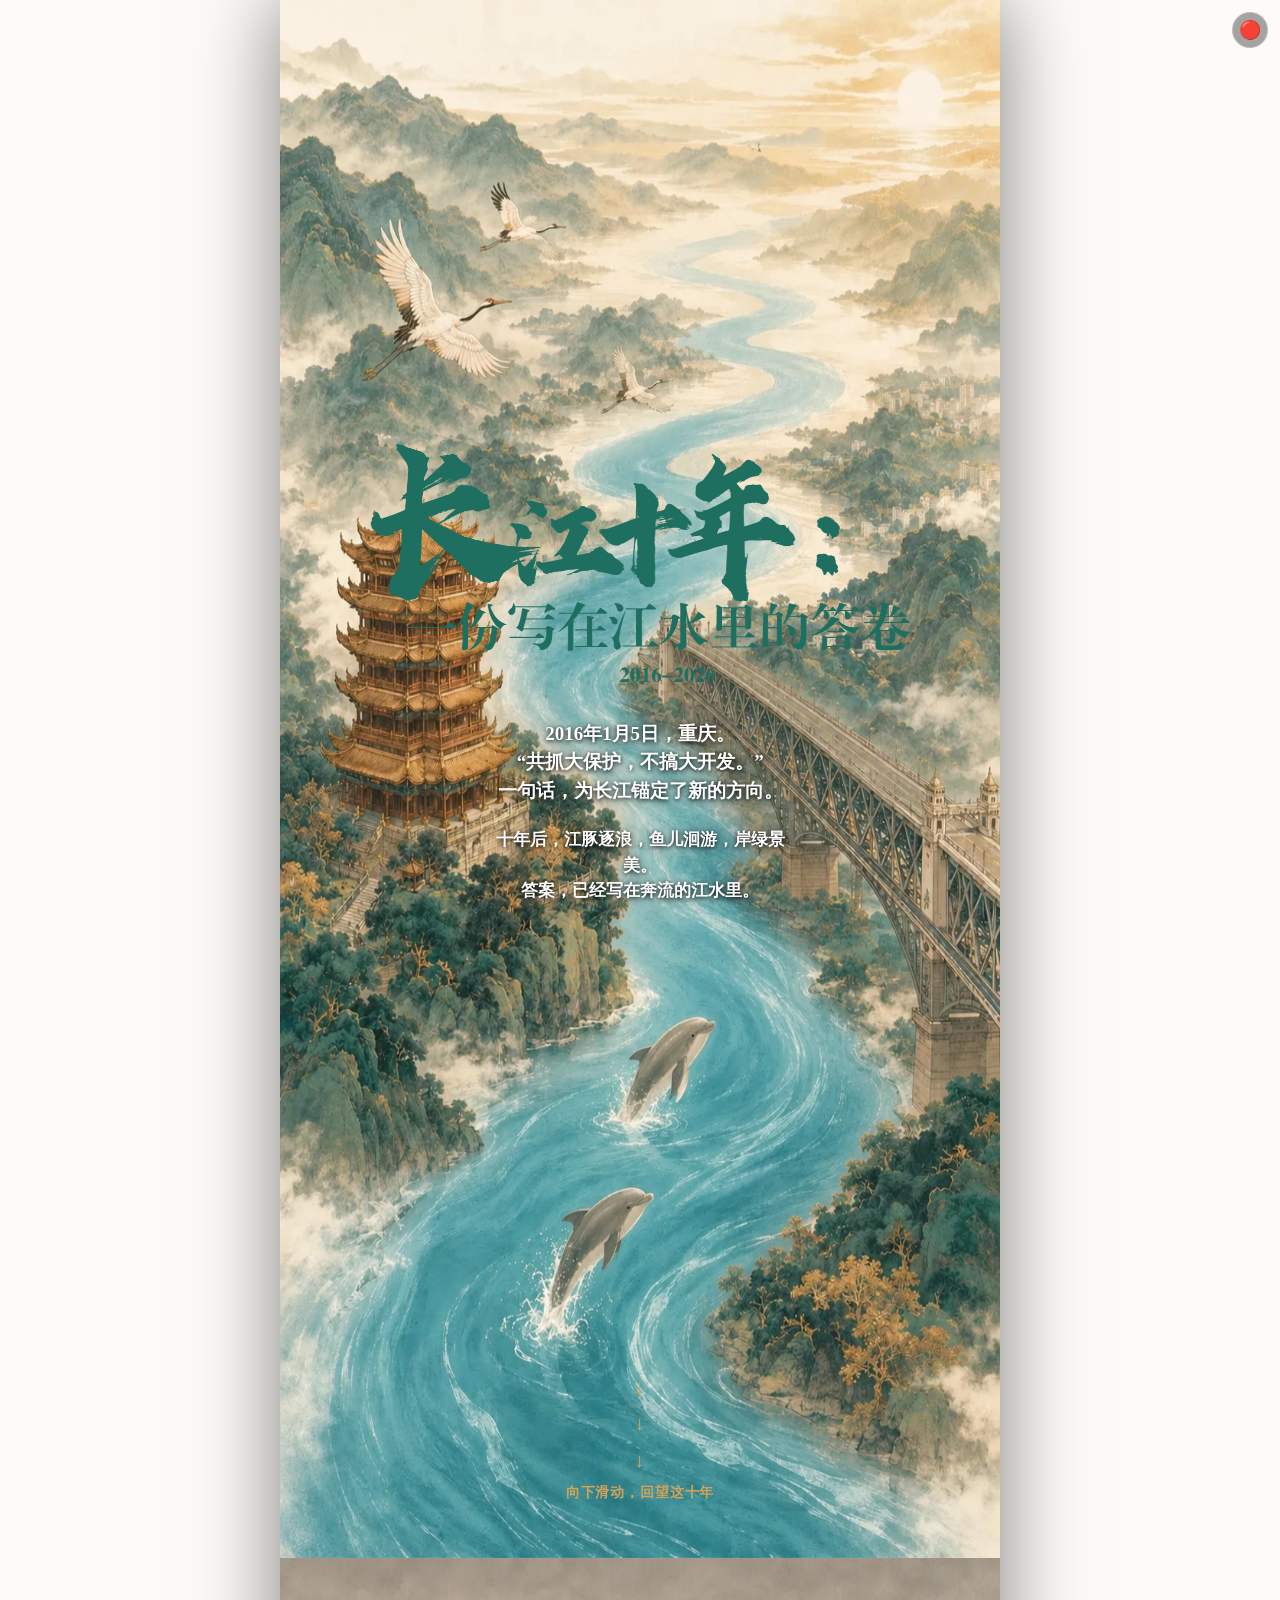
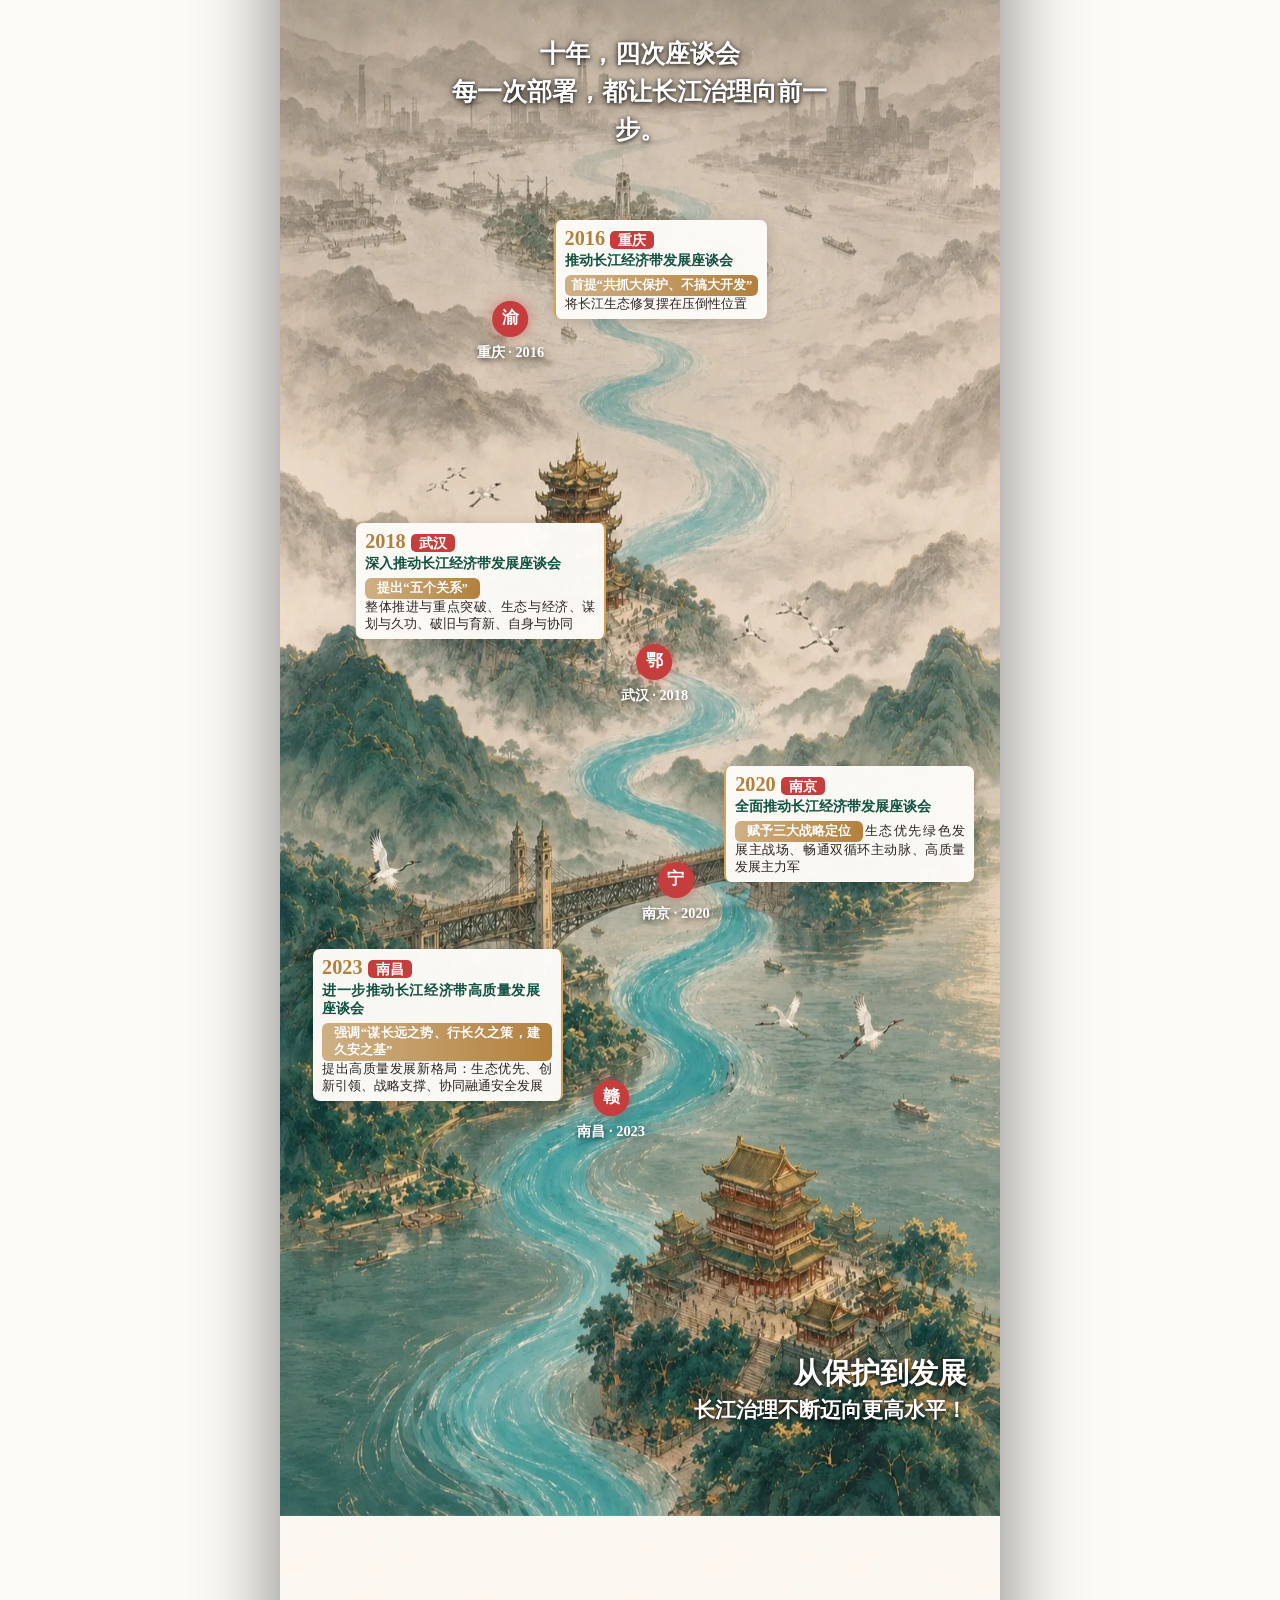
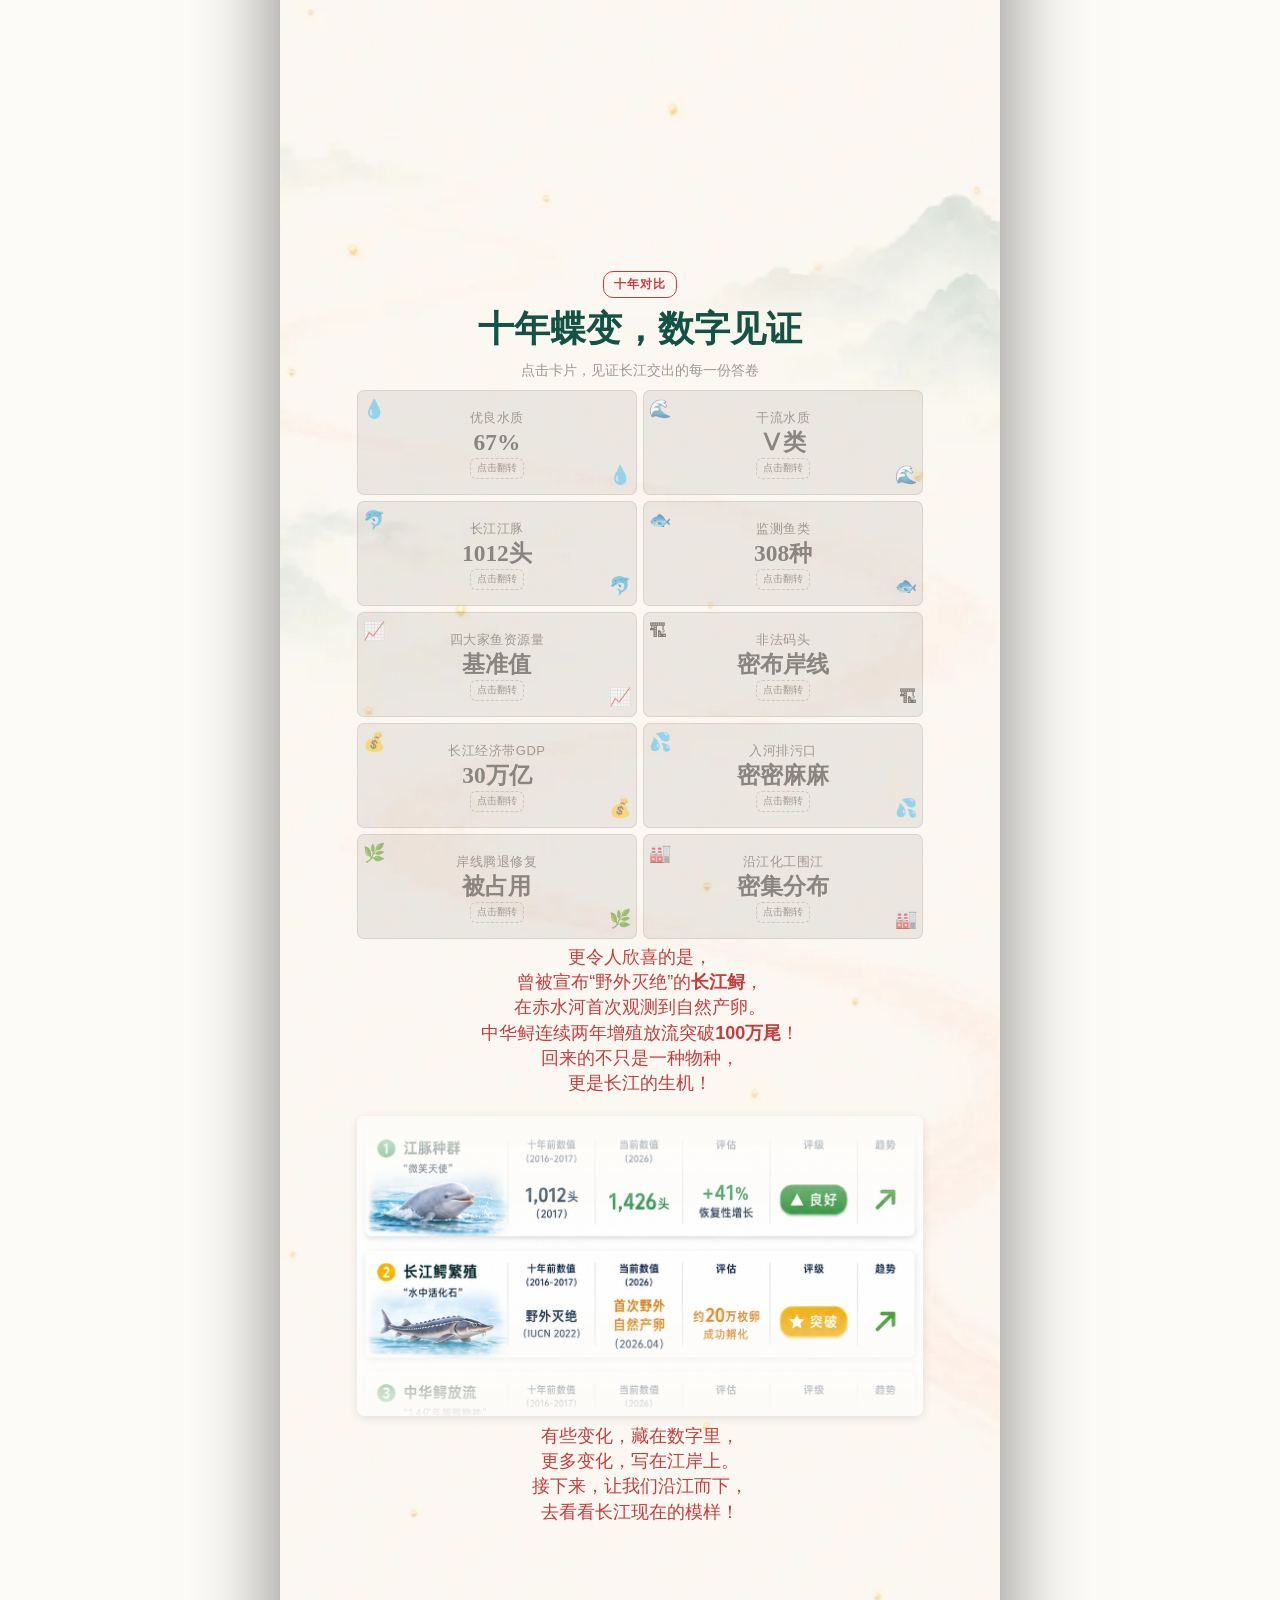
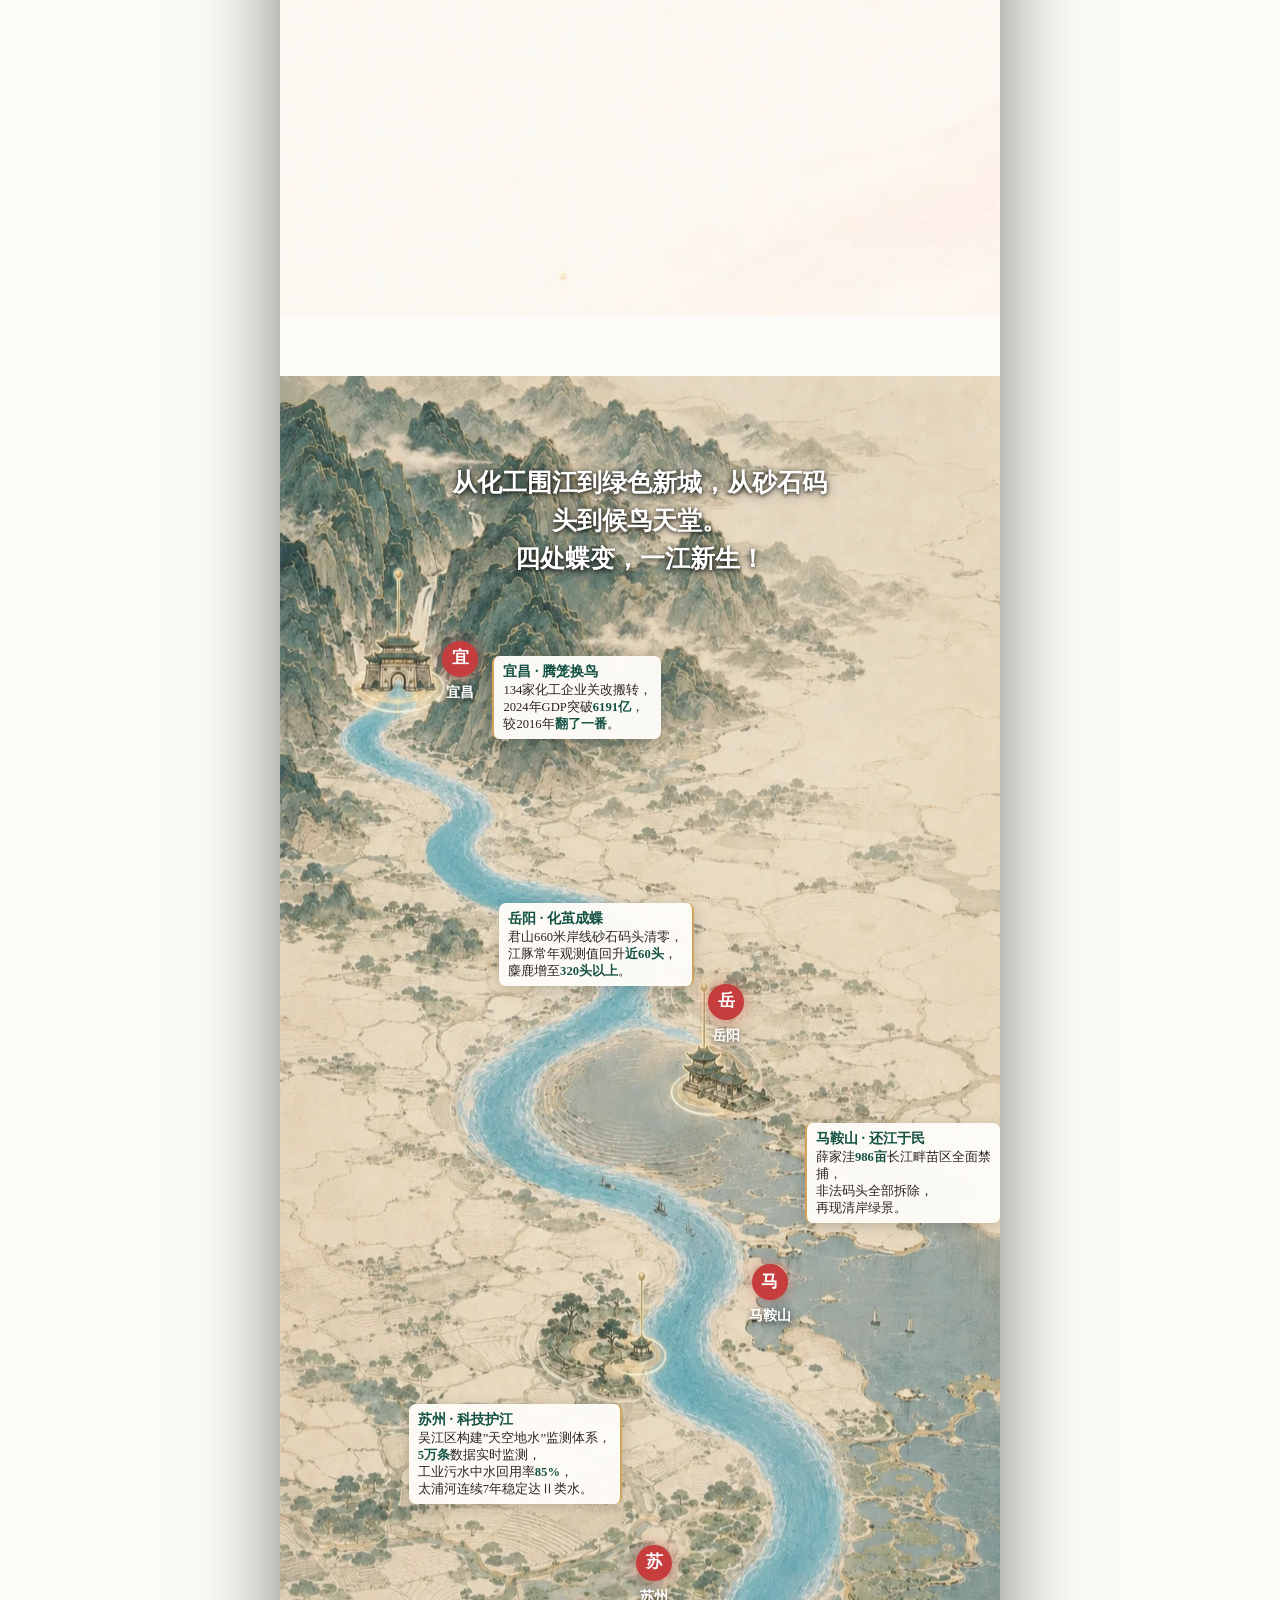
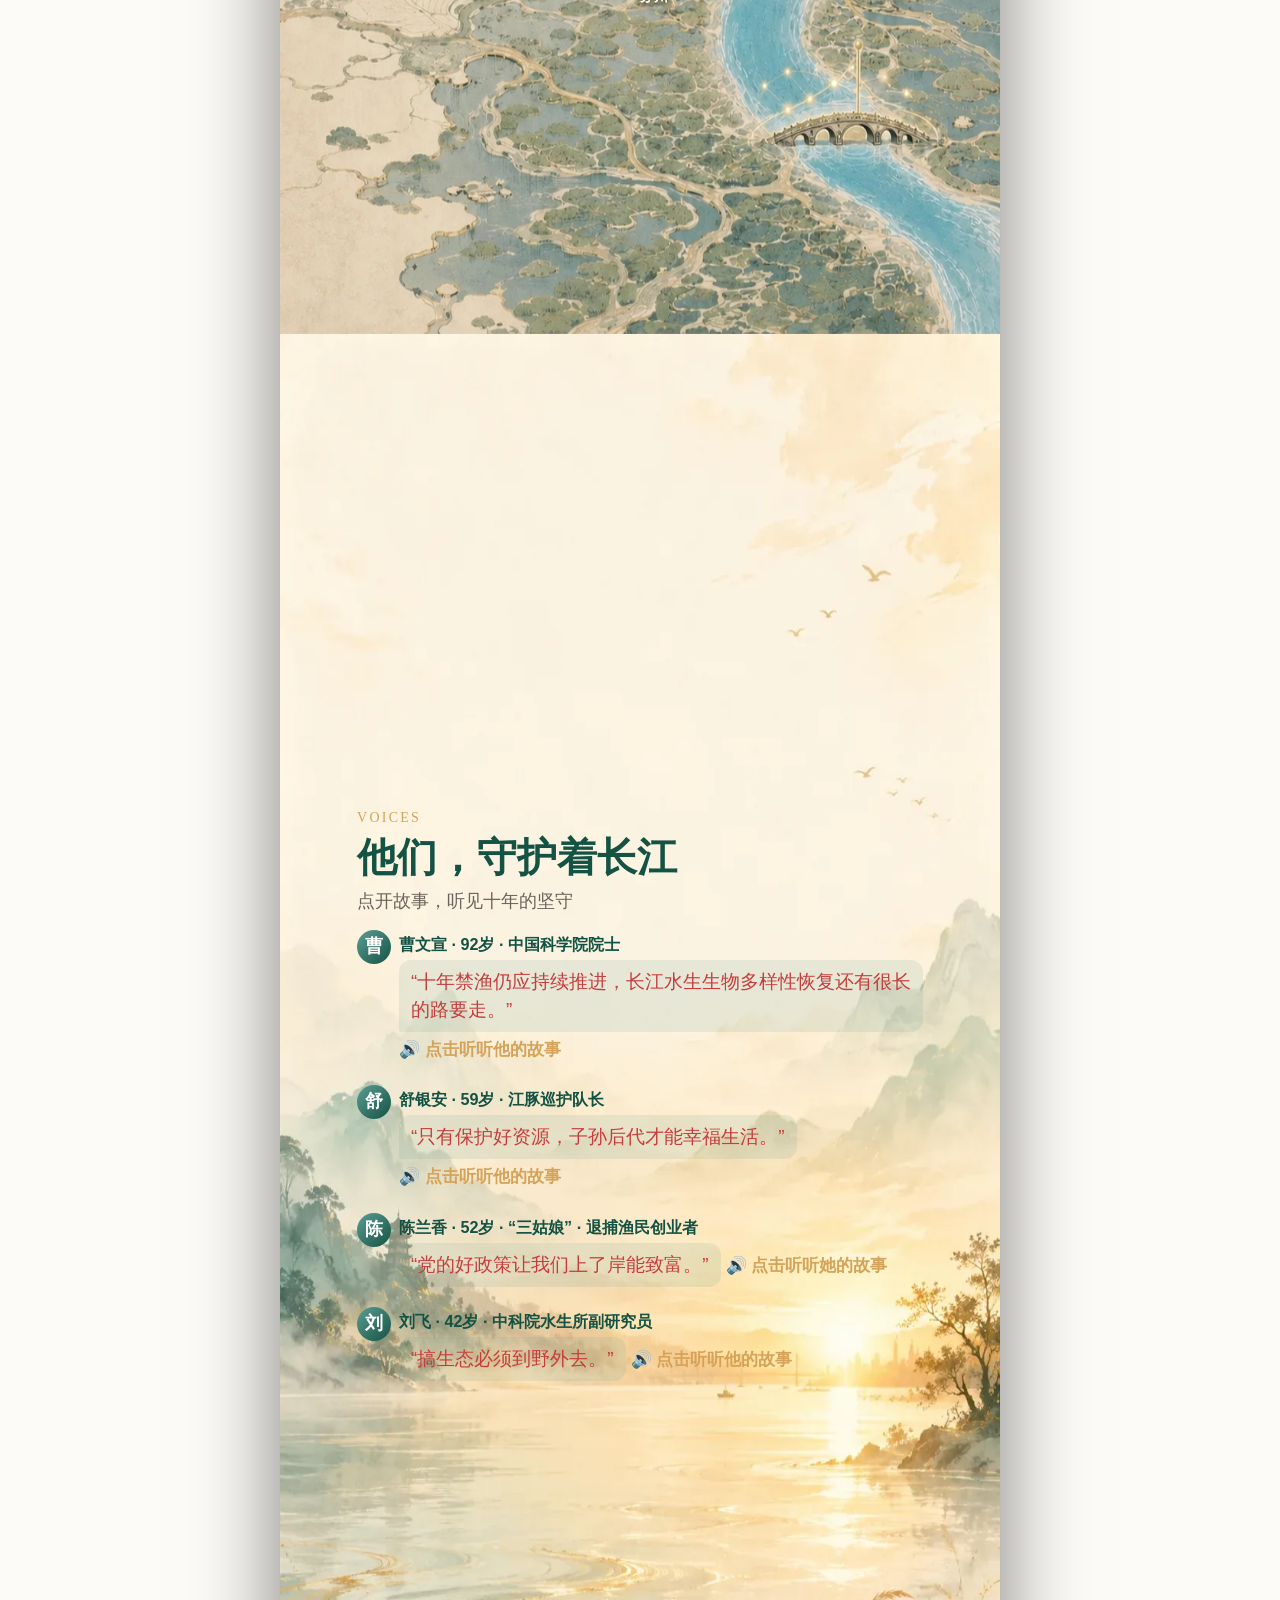
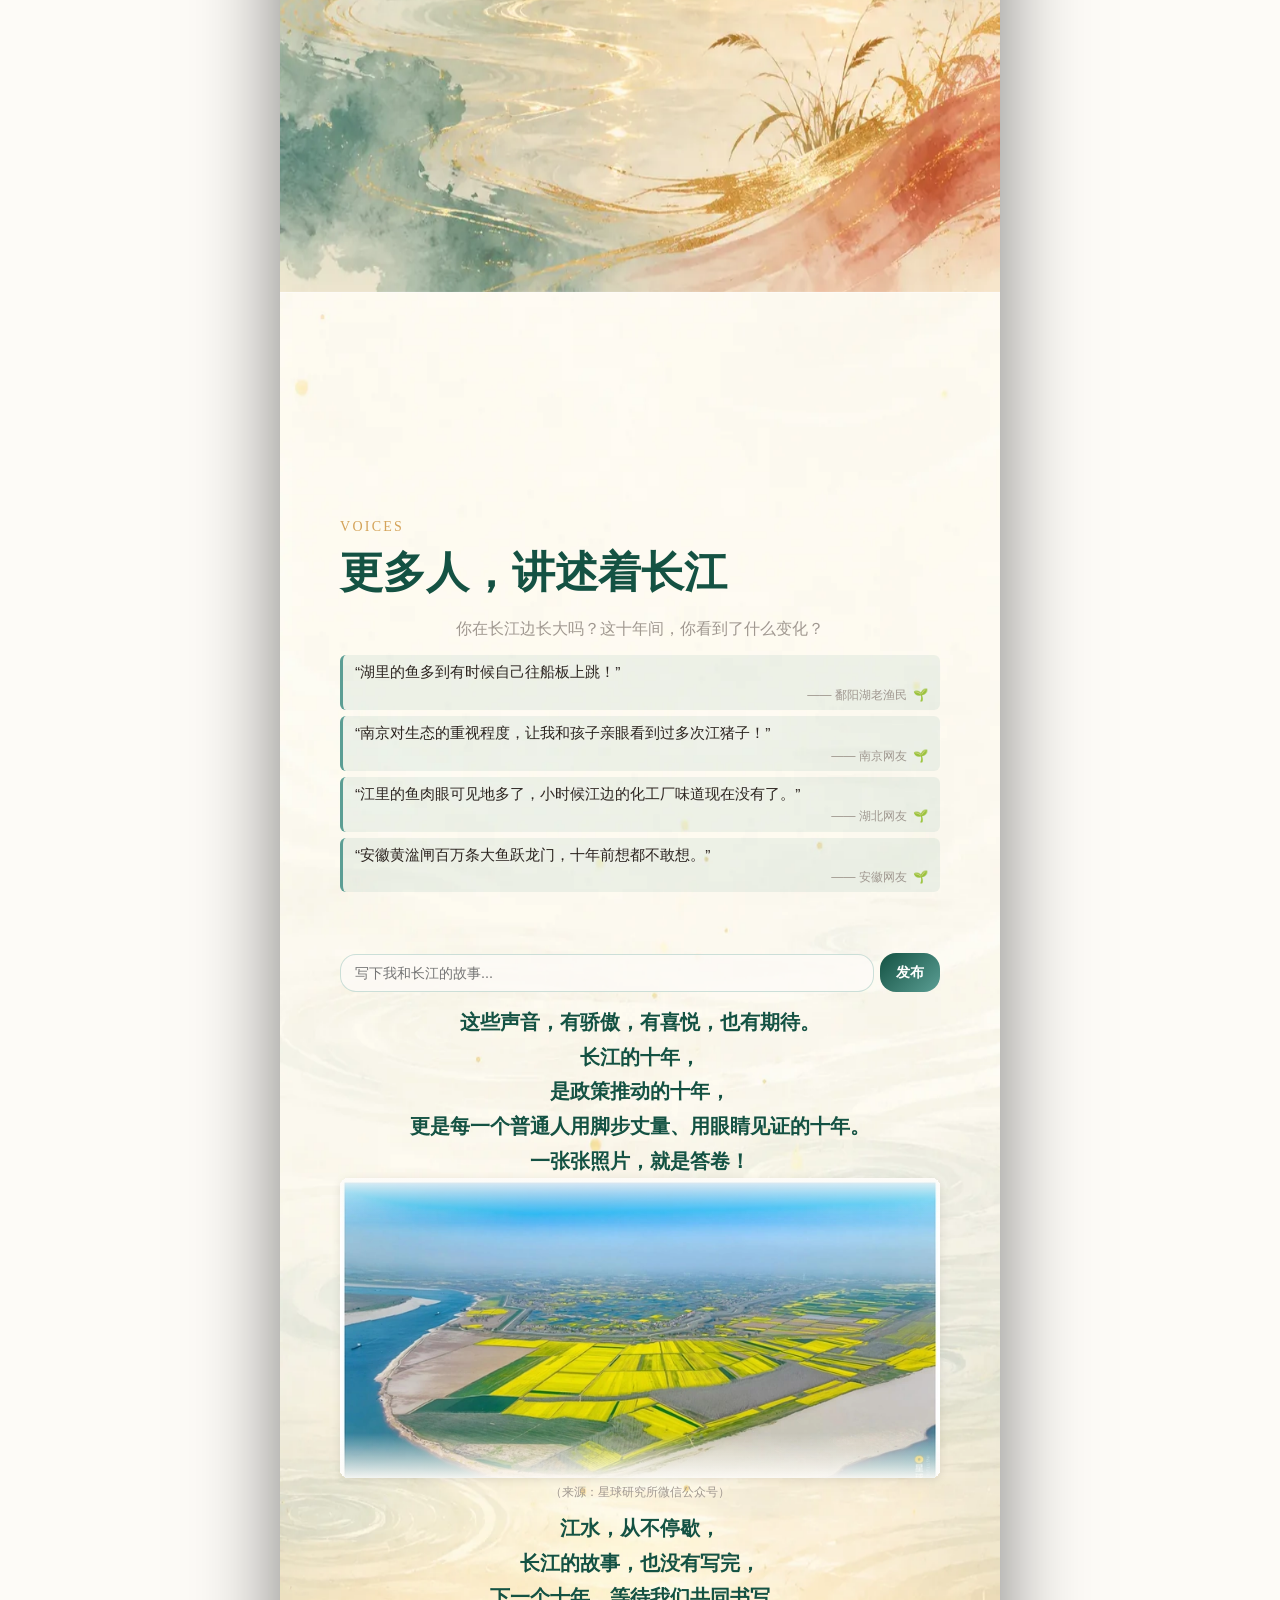
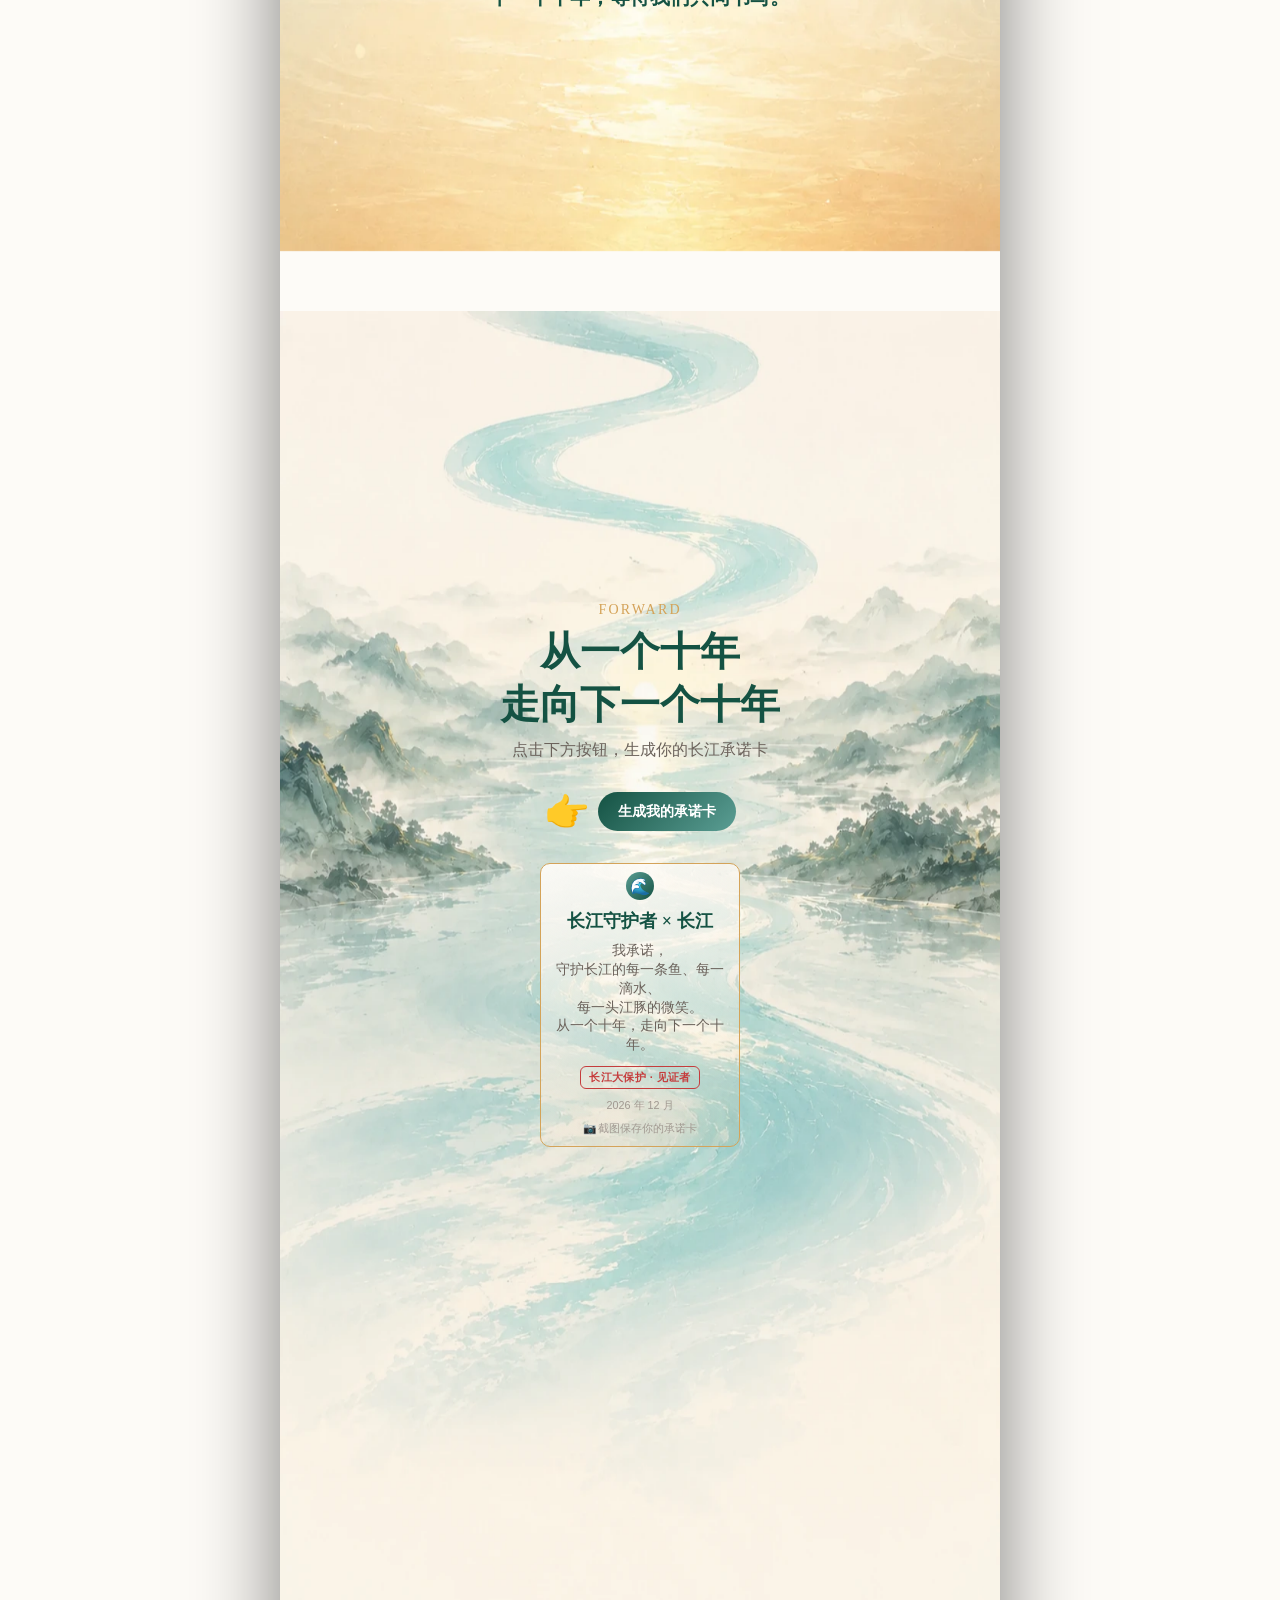
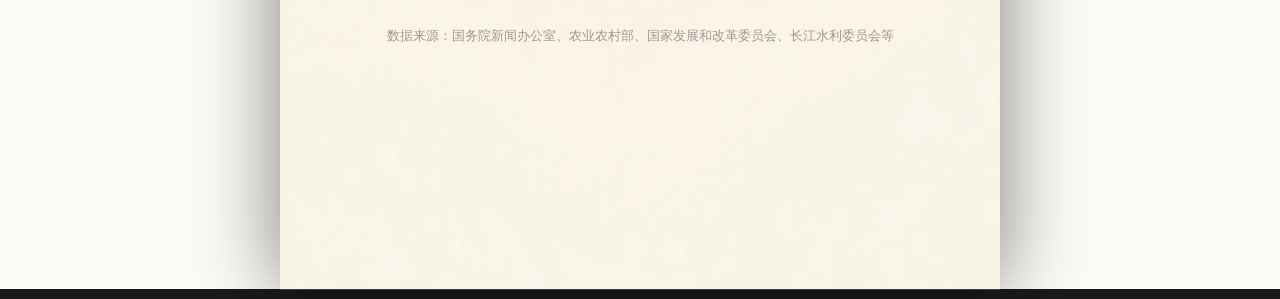
==== commit 2b5e3132: "backup: 排版优先修复前存档" ====
--- a/index.html
+++ b/index.html
@@ -221,7 +221,7 @@
 #p5 .scroll-hint-inline{
   position:absolute;bottom:30px;left:0;right:0;text-align:center;z-index:10;
 }
-#p6{min-height:calc(100vw*16/9 + 700px);overflow:visible}
+#p6{min-height:calc(100vw*16/9 + 550px);overflow:visible}
 #p6 .section-heading{font-size:clamp(1.8rem,6.5vw,2.4rem);line-height:1.4}
 #p6 .comment-card{font-size:0.86rem}
 #p6 .comment-card .card-user{font-size:0.68rem}
@@ -229,7 +229,7 @@
 #p6 .comment-input-area input{font-size:0.8rem}
 #p6 .comment-input-area button{font-size:0.8rem}
 #p6 .scroll-hint-inline{
-  position:absolute;bottom:14px;left:0;right:0;text-align:center;z-index:10;
+  position:absolute;bottom:44px;left:0;right:0;text-align:center;z-index:10;
   font-size:1.15rem;
 }
 /* All inline hints — unified styling */
@@ -564,7 +564,7 @@
 }
 .comment-input-area button:active{transform:scale(0.95);opacity:0.85}
 /* P6 layout override */
-#p6 .section-inner{justify-content:center}
+#p6 .section-inner{justify-content:flex-start;padding-top:25px}
 #p6 .comment-input-area{padding-bottom:12px}
 #p7 .section-inner{justify-content:flex-start;transform:translateY(-30px)}
 .comment-prompt{font-size:0.68rem;color:var(--text-faint);text-align:center;margin-top:12px;margin-bottom:6px}
@@ -1243,7 +1243,7 @@
     </div></div>
     <p style="text-align:center;font-size:0.65rem;color:var(--text-faint);margin-top:4px">（来源：星球研究所微信公众号）</p>
     <div class="reveal reveal-d2"><p style="text-align:center;font-size:1.1rem;color:var(--teal-deep);margin-top:8px;font-weight:600">江水，从不停歇，<br>长江的故事，也没有写完，<br>下一个十年，等待我们共同书写。</p></div>
-    <span class="scroll-hint-inline">↓ 向下滑动 ↓</span>
+    <span class="scroll-hint-inline" style="position:relative;bottom:auto;margin-top:30px">↓ 向下滑动 ↓</span>
   </div>
 </section>
 
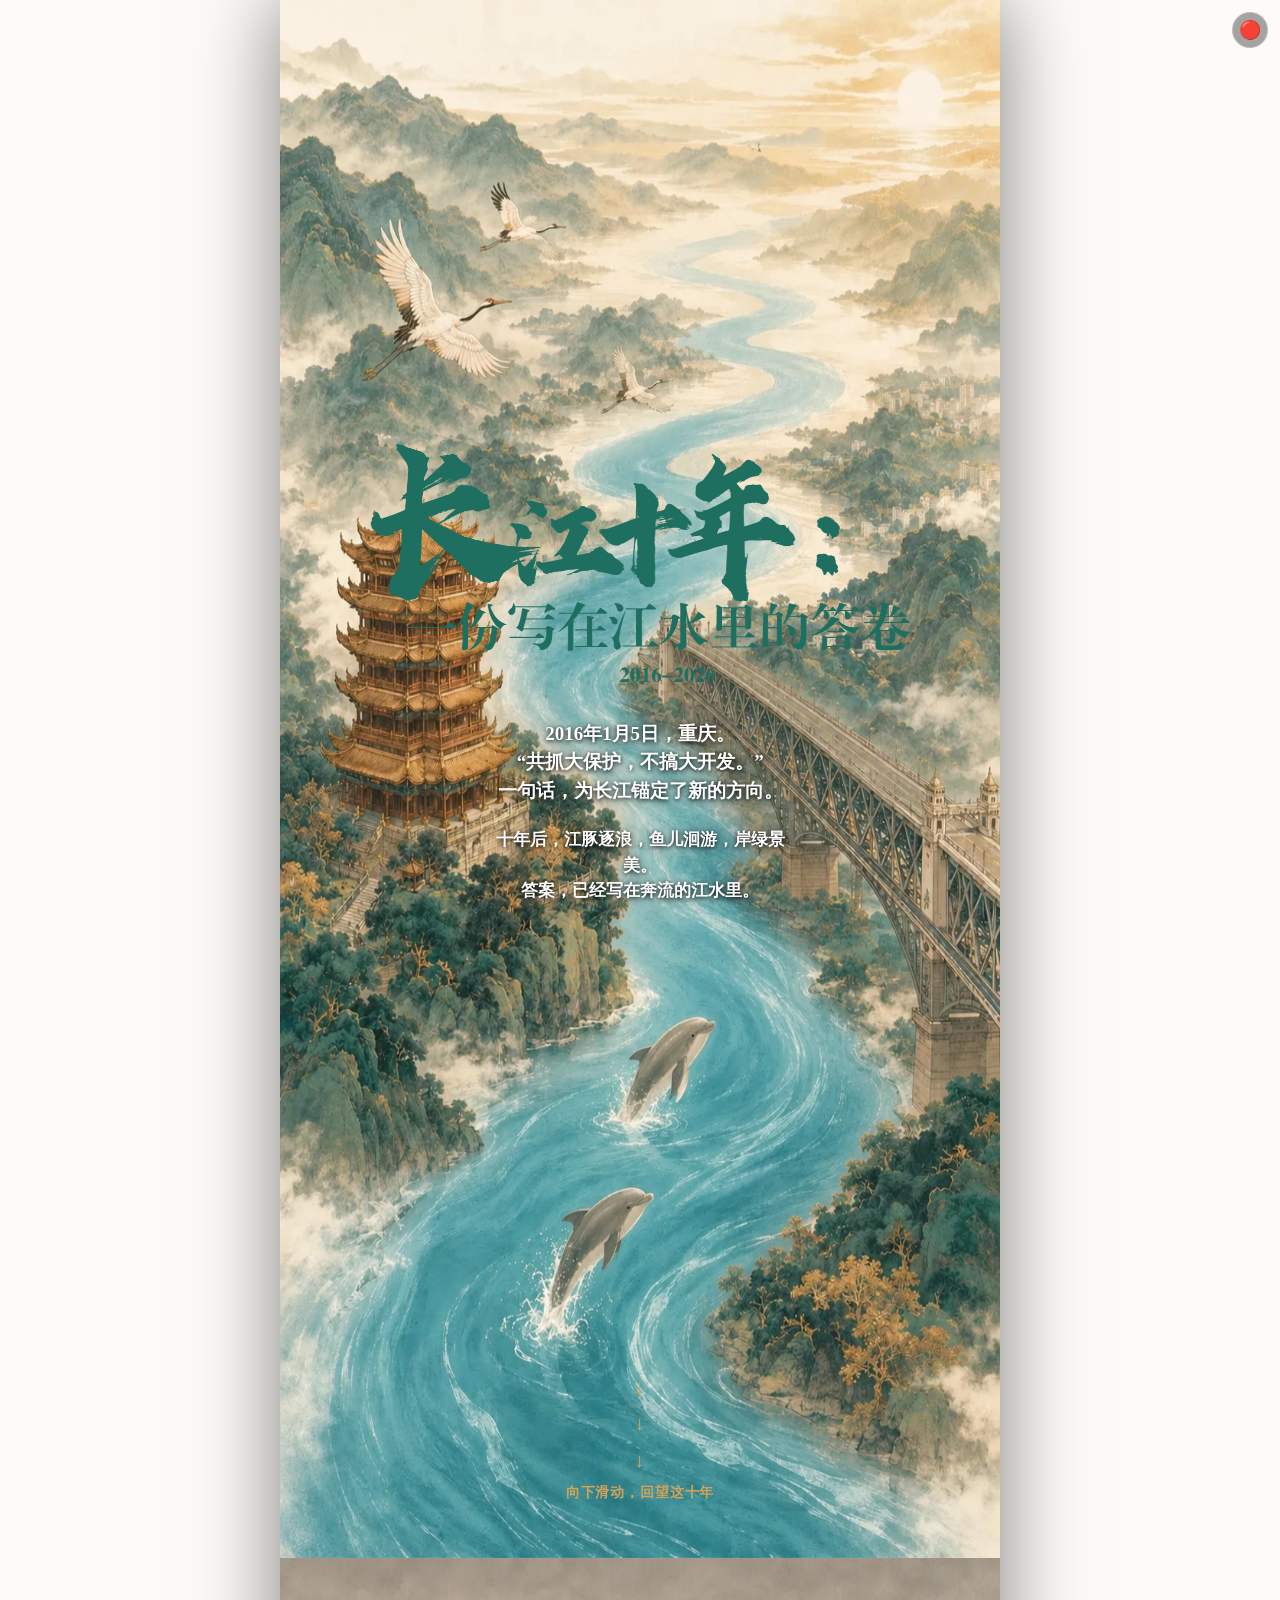
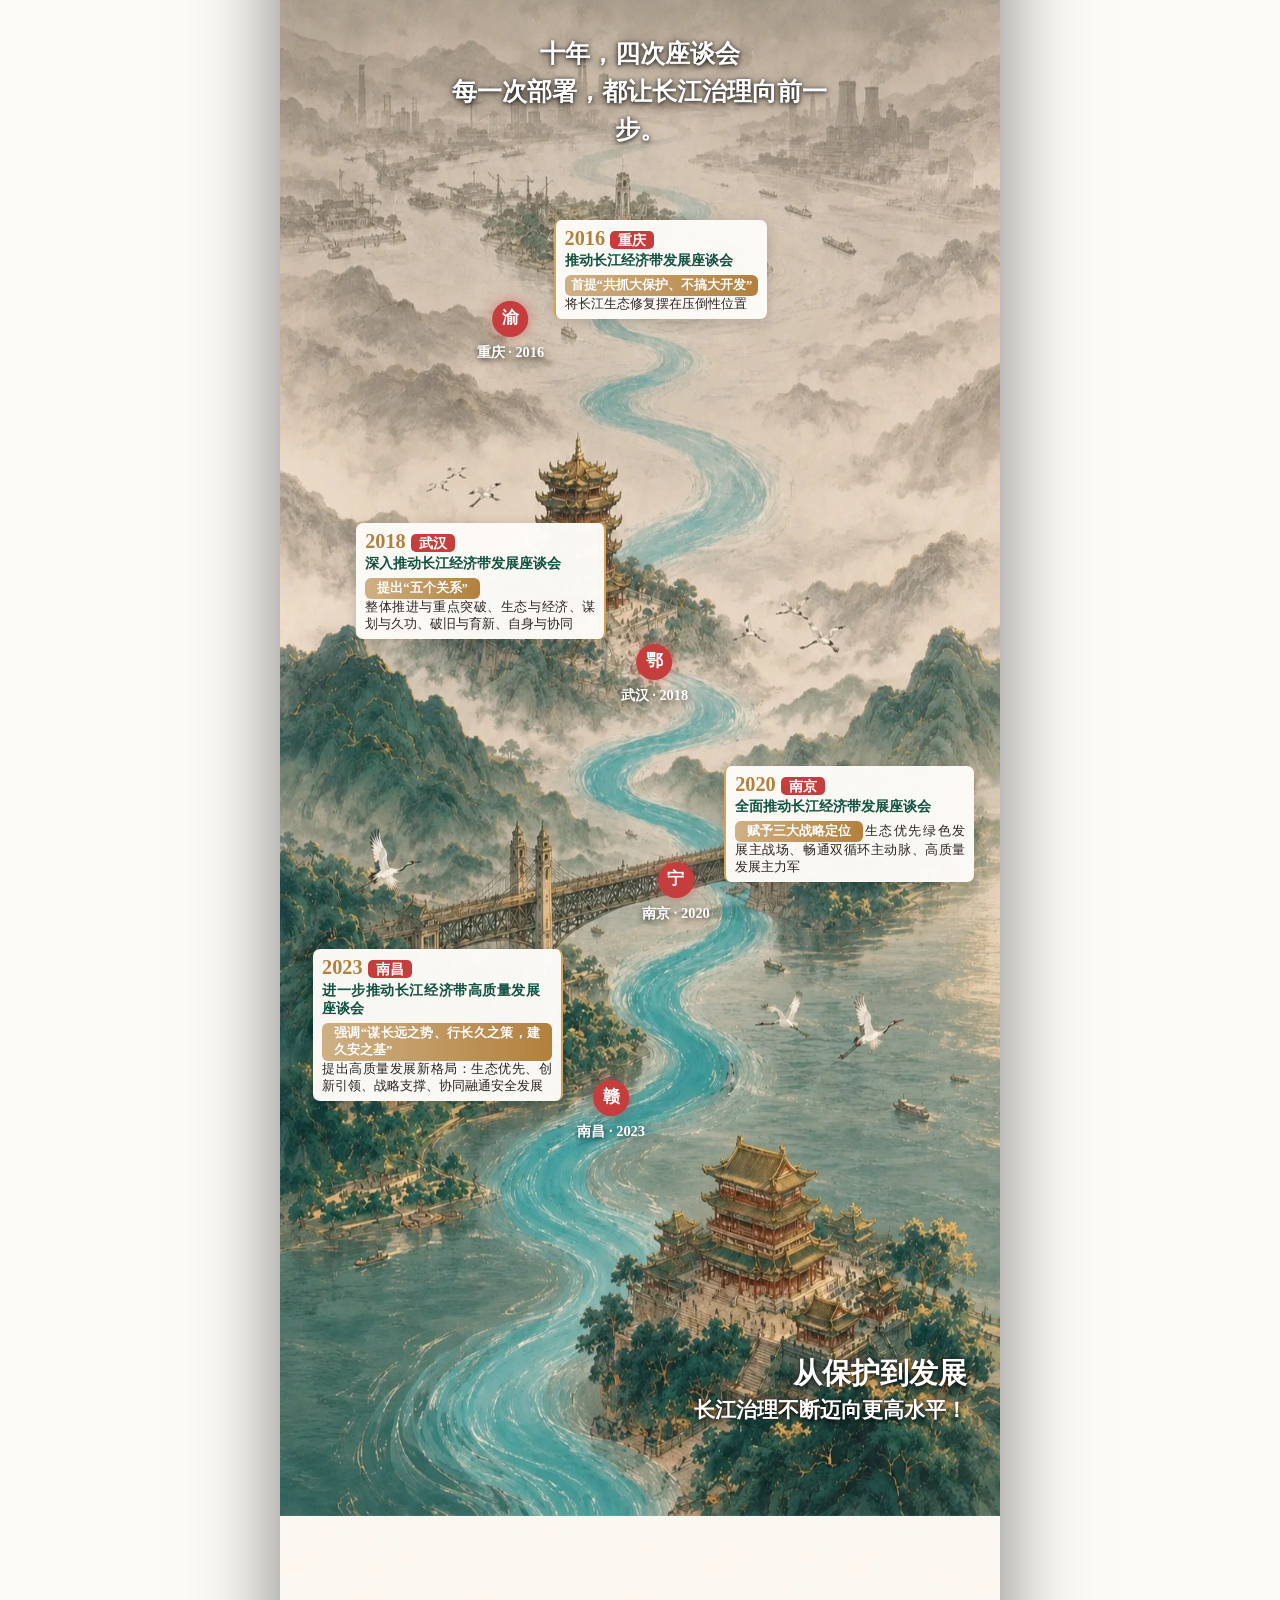
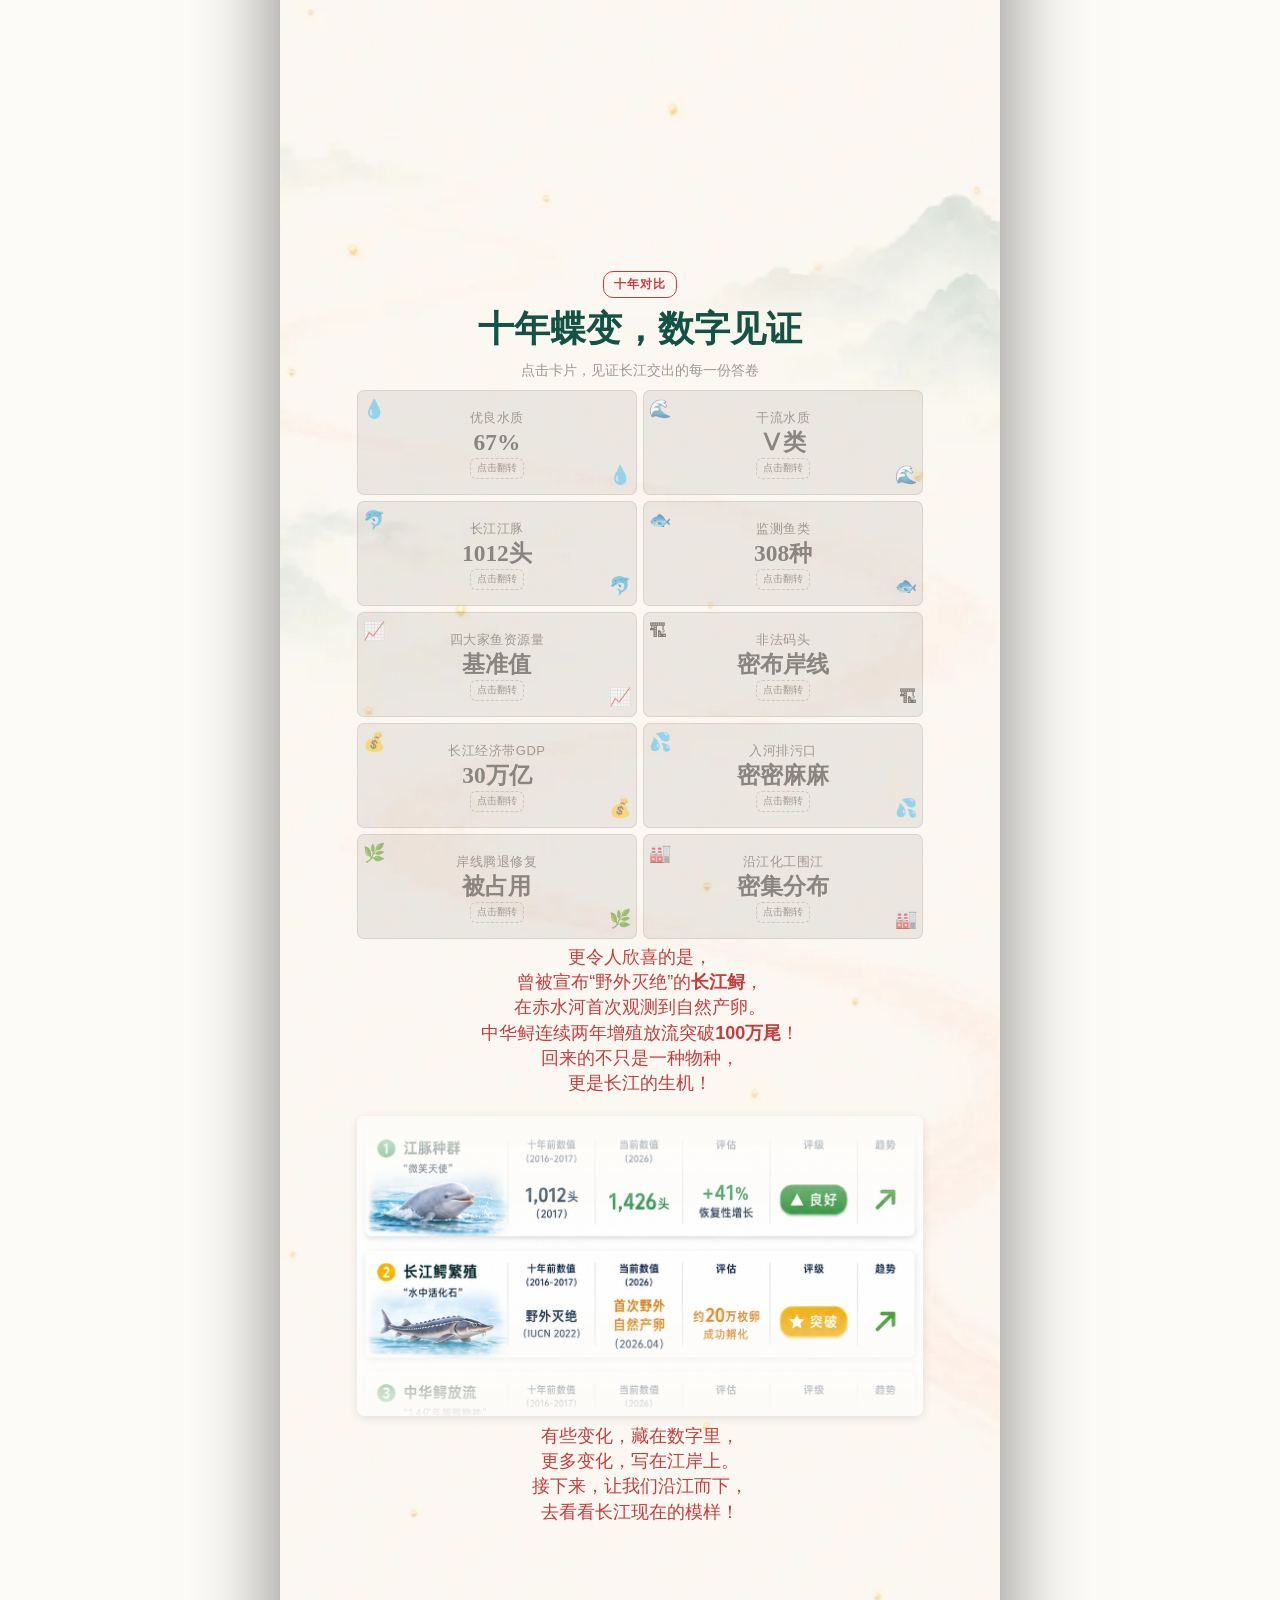
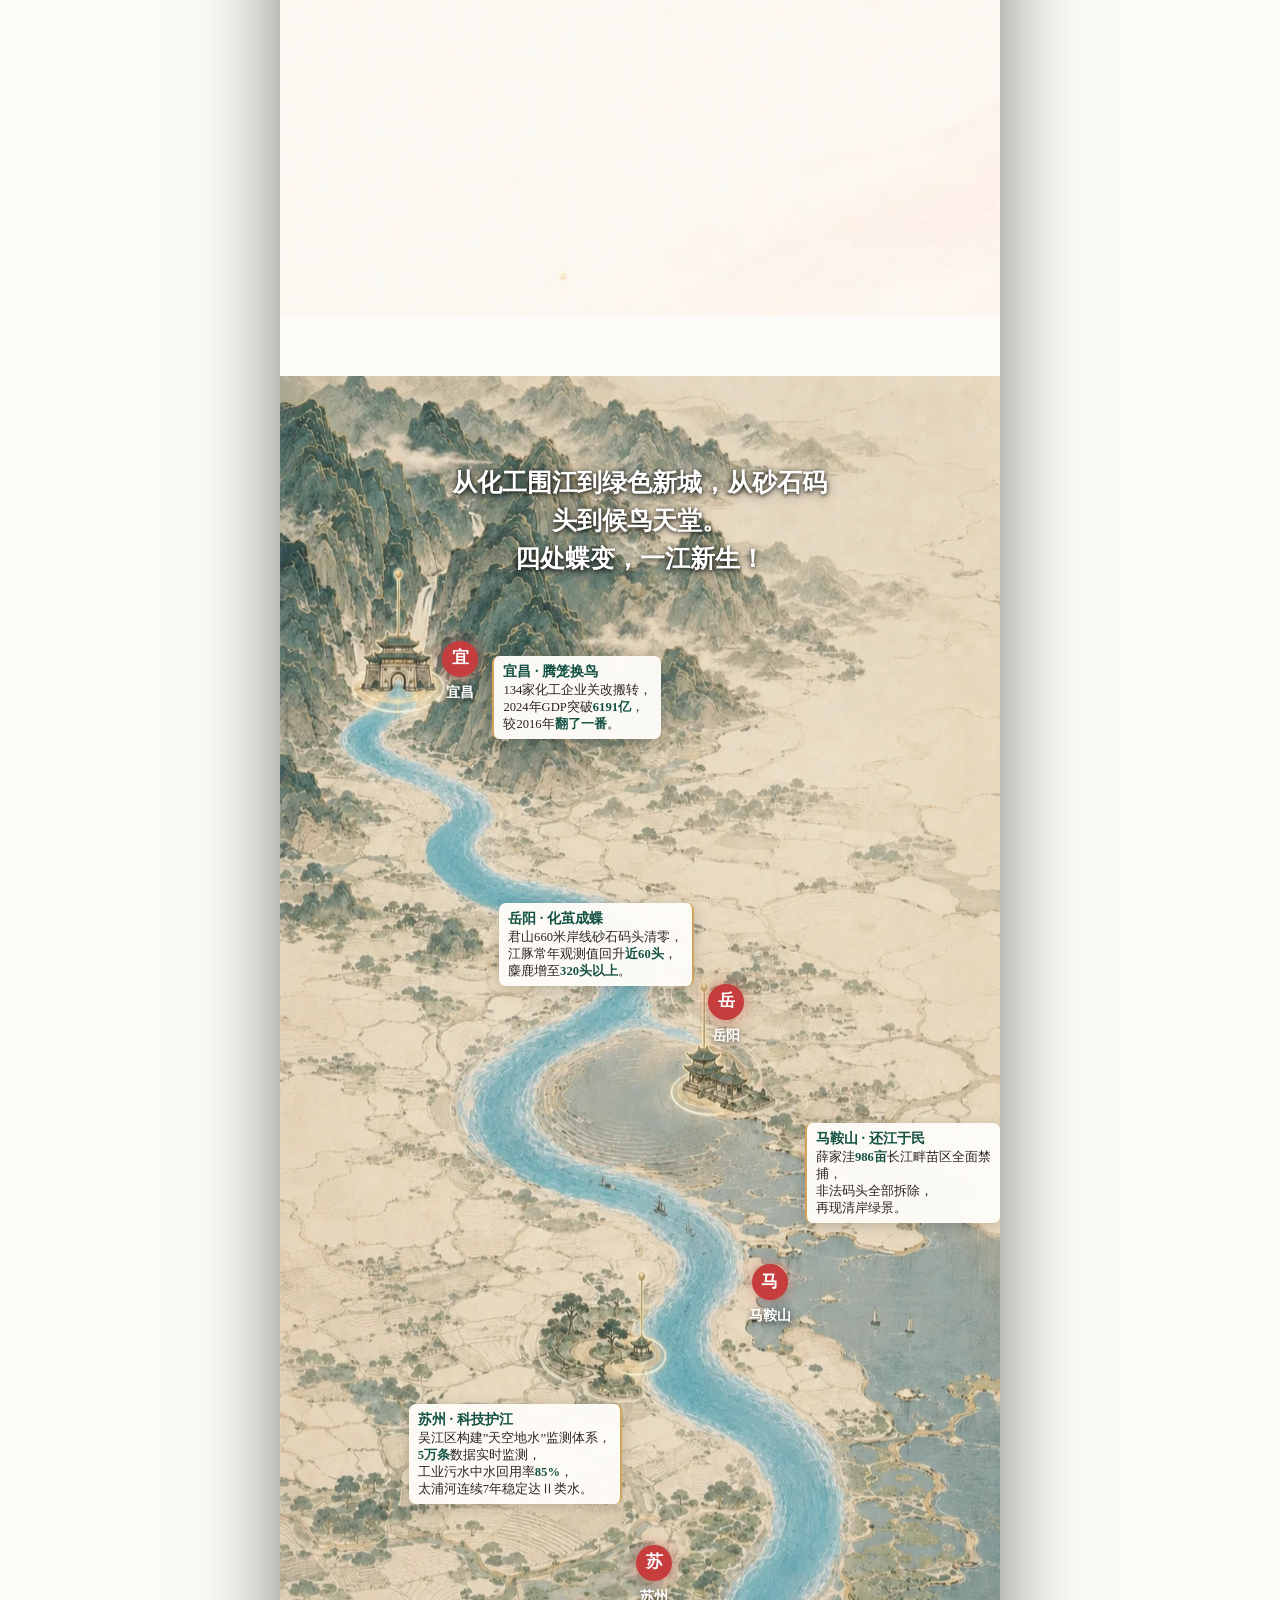
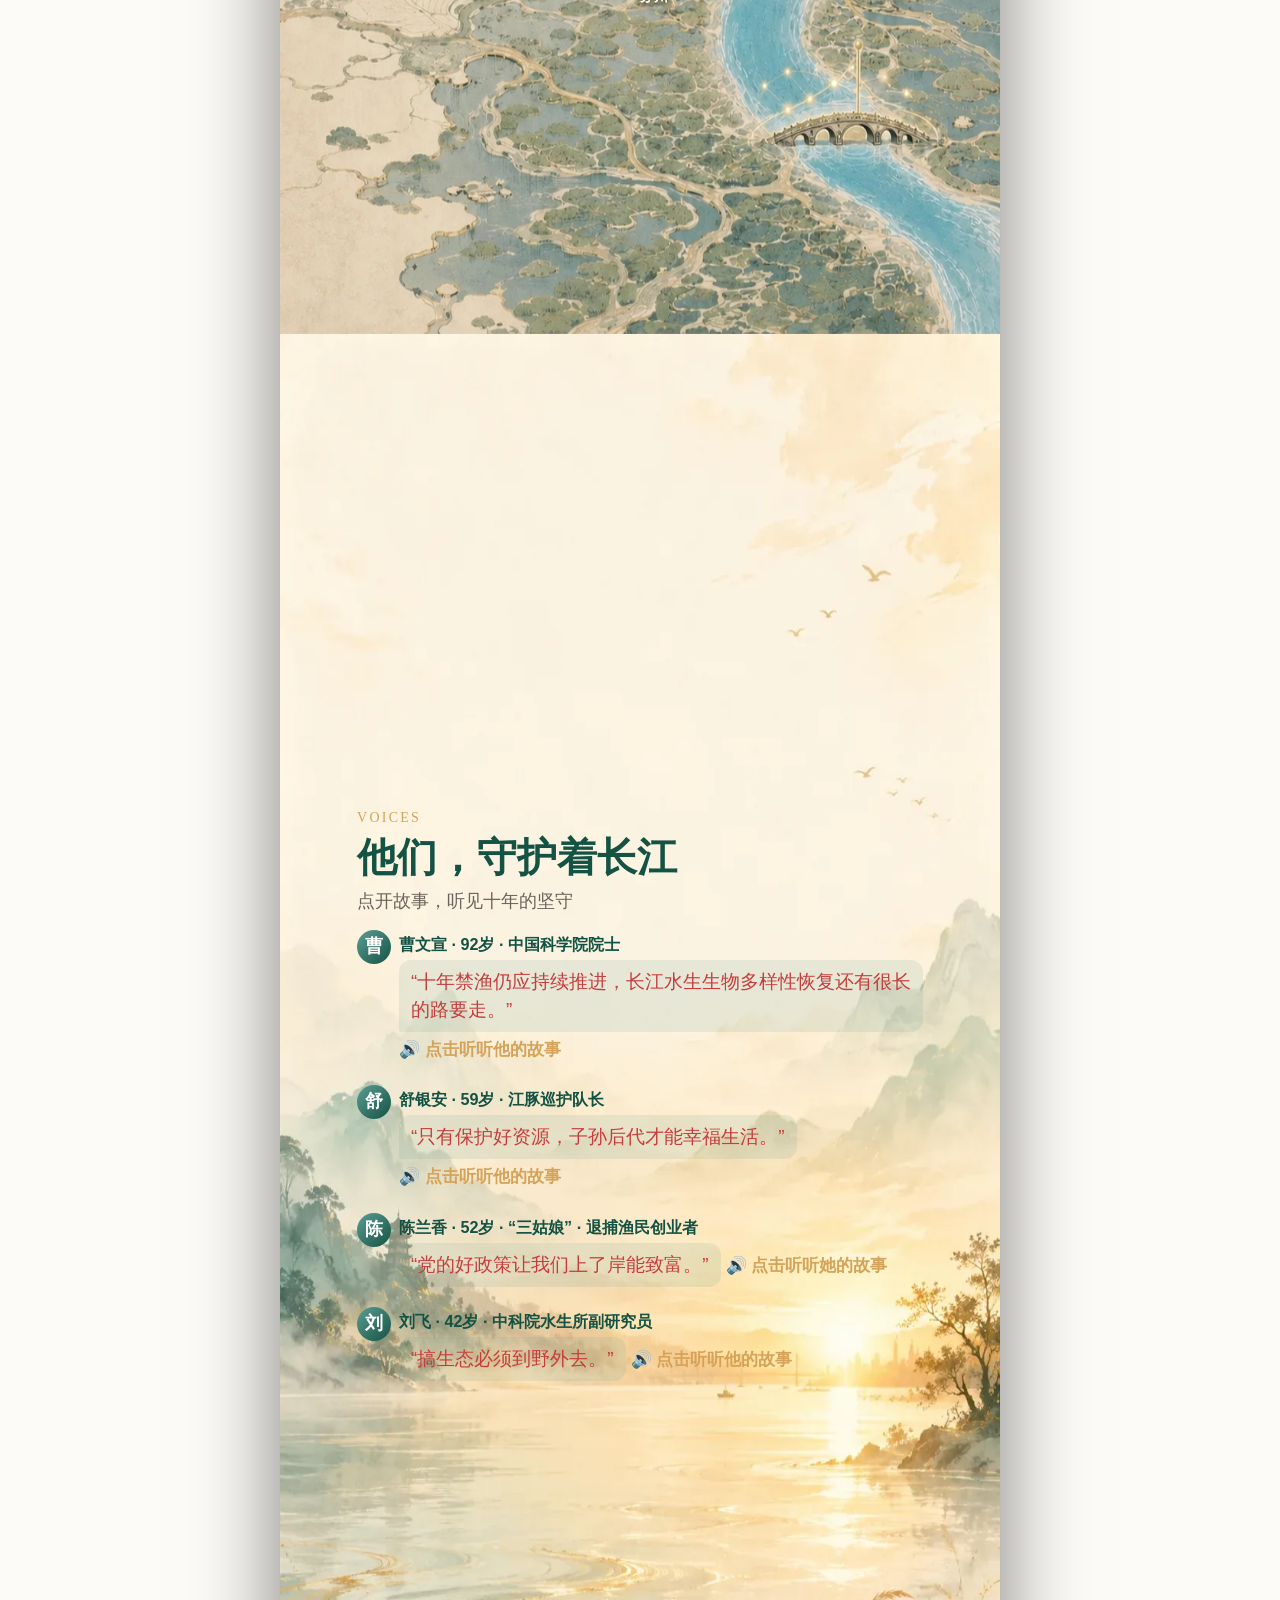
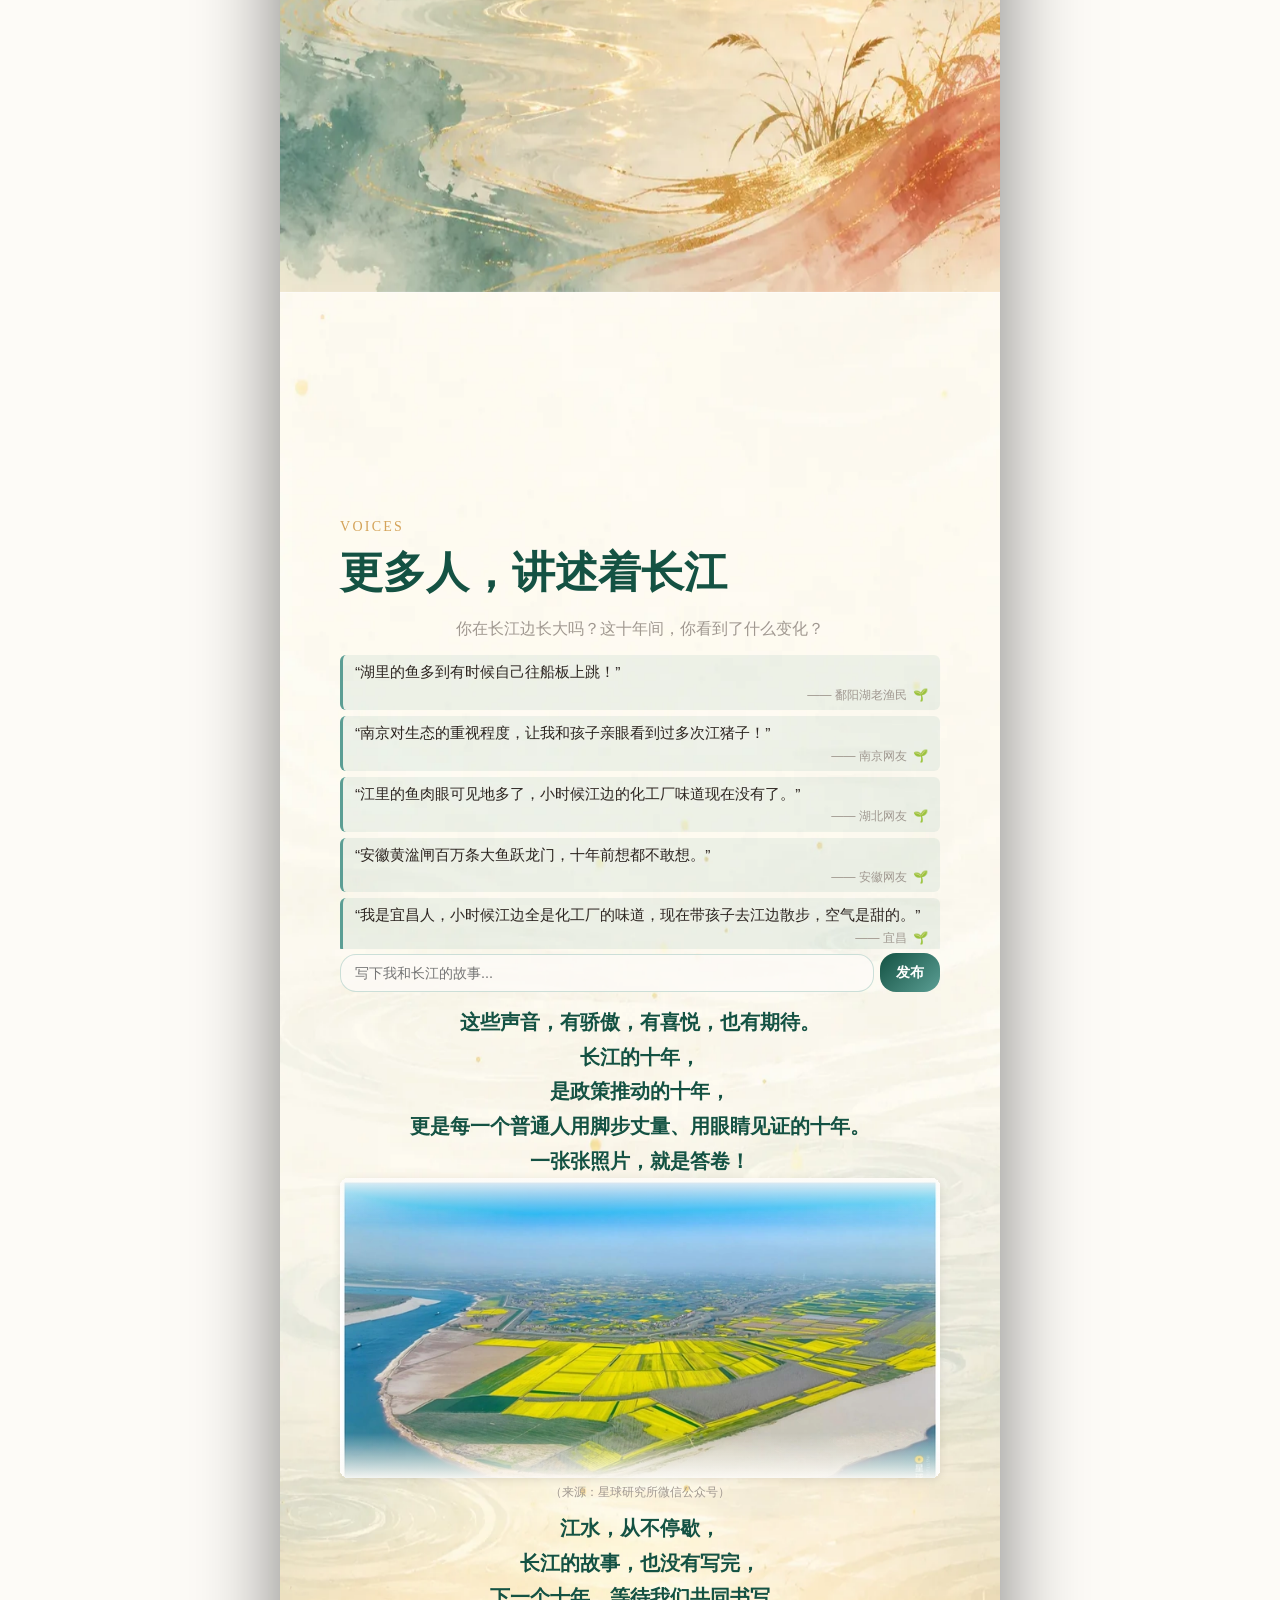
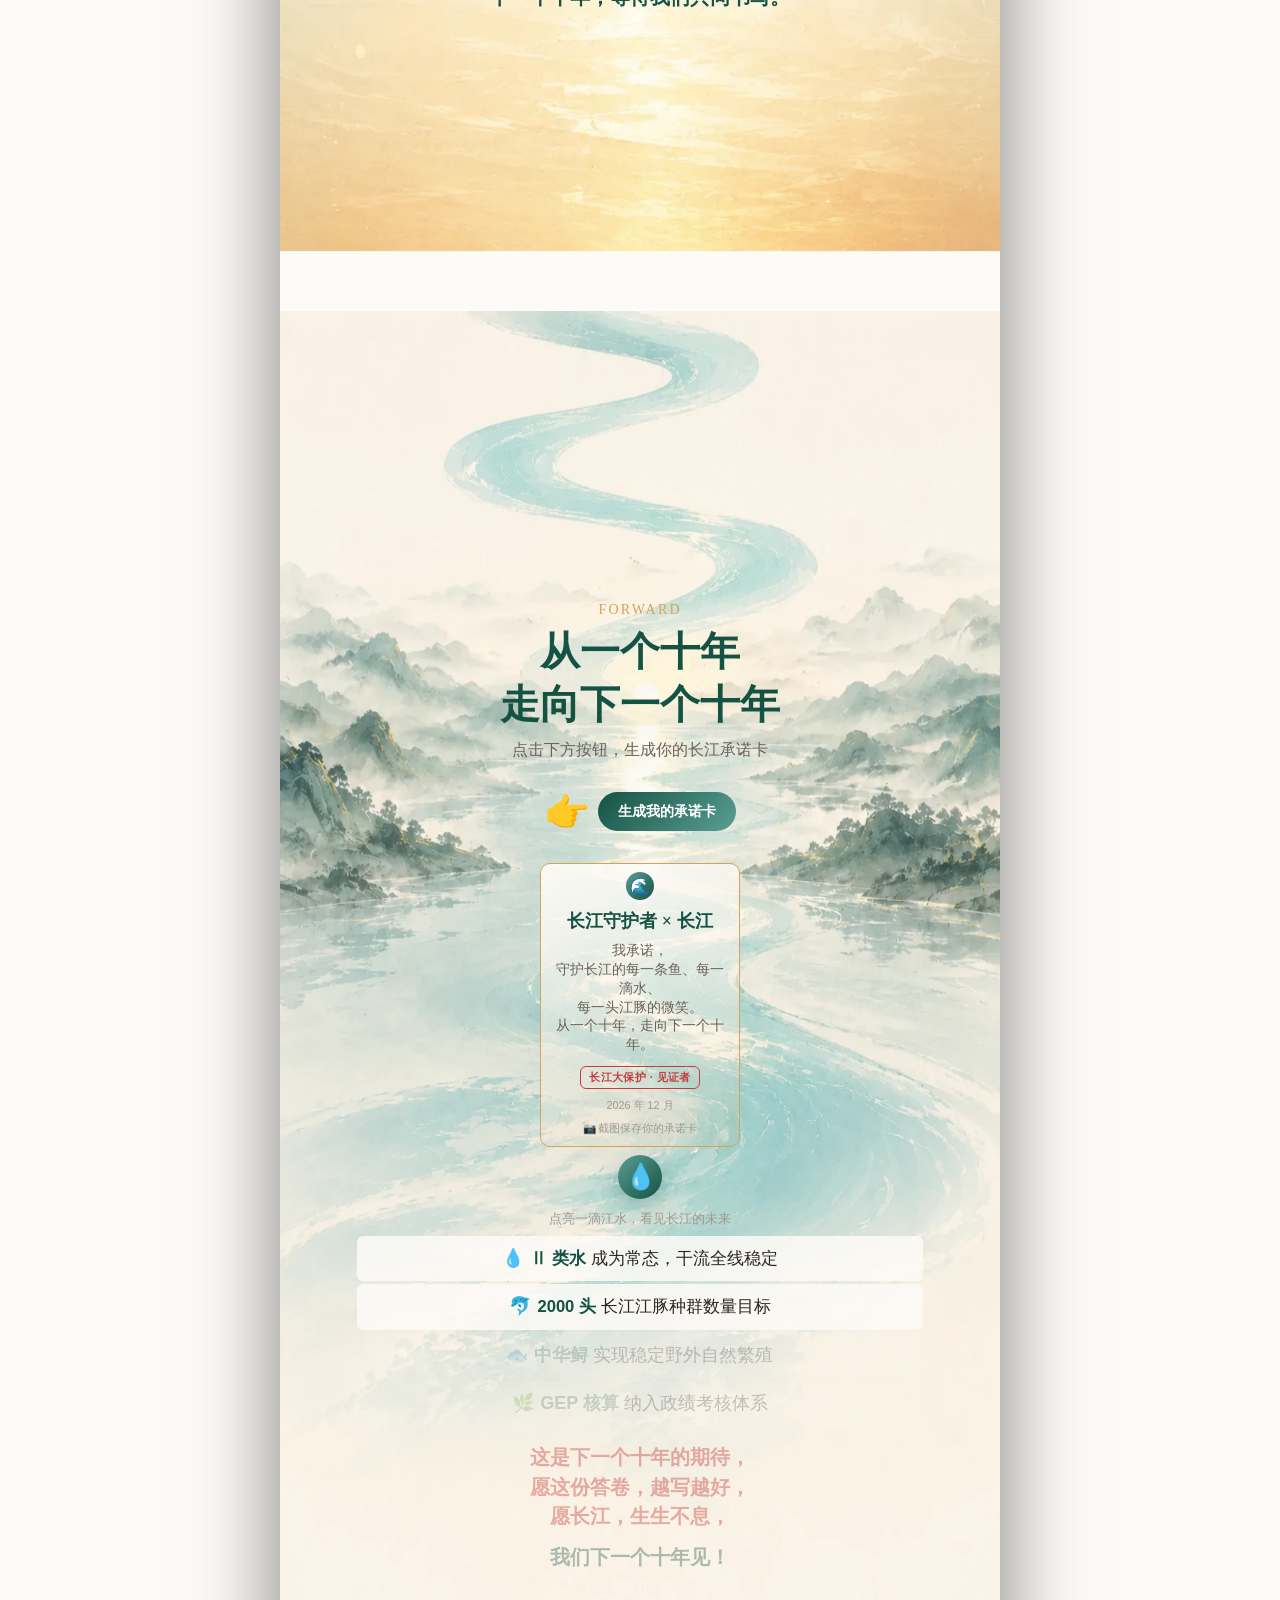
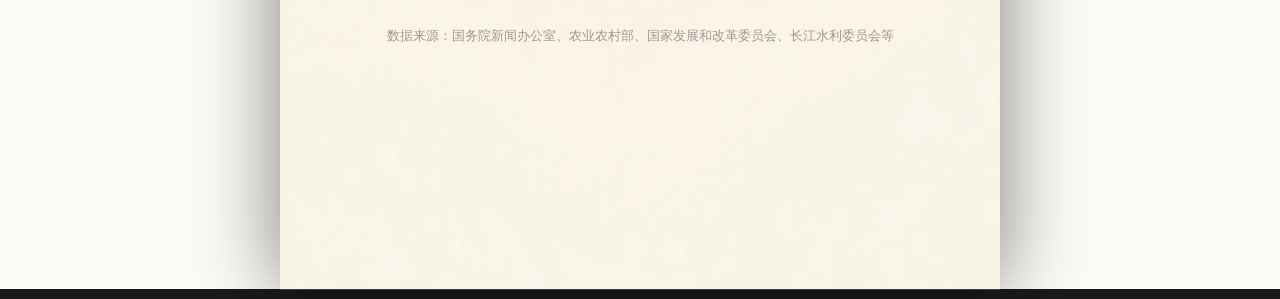
==== commit 364fe57a: "backup: CSS/JS提取前存档" ====
--- a/index.html
+++ b/index.html
@@ -151,19 +151,6 @@
   font-size:0.72rem;font-weight:600;
   text-shadow:0 1px 6px rgba(0,0,0,0.6);
 }
-.cover .main-title{
-  font-family:"方正小标宋","方正小标宋_GBK",var(--font-serif);
-  font-size:clamp(2rem,7vw,3.2rem);
-  color:#fff;
-  font-weight:700;letter-spacing:0.04em;line-height:1.2;
-  text-shadow:0 2px 4px rgba(0,0,0,0.5),0 4px 20px rgba(0,0,0,0.4);
-}
-.cover .sub-title{
-  font-family:var(--font-serif);
-  font-size:clamp(0.95rem,3.5vw,1.25rem);
-  color:#EDE4D3;margin-top:16px;letter-spacing:0.06em;
-  text-shadow:0 1px 4px rgba(0,0,0,0.5);
-}
 .cover .intro-text{
   font-family:var(--font-serif);
   font-size:1.05rem;color:#fff;font-weight:600;line-height:1.5;
@@ -221,7 +208,7 @@
 #p5 .scroll-hint-inline{
   position:absolute;bottom:30px;left:0;right:0;text-align:center;z-index:10;
 }
-#p6{min-height:calc(100vw*16/9 + 550px);overflow:visible}
+#p6{min-height:calc(390px*16/9 + 550px);overflow:visible}
 #p6 .section-heading{font-size:clamp(1.8rem,6.5vw,2.4rem);line-height:1.4}
 #p6 .comment-card{font-size:0.86rem}
 #p6 .comment-card .card-user{font-size:0.68rem}
@@ -342,7 +329,7 @@
 /* Popup — positioned by JS next to clicked dot */
 .map-popup{
   position:absolute;z-index:8;
-  max-width:min(250px,64vw);
+  max-width:250px;
   padding:6px 9px;overflow:hidden;
   background:rgba(253,251,247,0.98);
   border-radius:7px;
@@ -1302,7 +1289,31 @@
 // === Fixed-width scaling: 390px design, scale to fit any screen ===
 (function(){
   var app=document.getElementById('app'), W=390
-  function scale(){var s=window.innerWidth/W; if(window.innerWidth>=1200){app.style.transform='';app.style.width='';app.style.margin='';document.documentElement.style.fontSize=''}else if(s<1){app.style.transform='scale('+s.toFixed(4)+')';app.style.width='390px';app.style.margin='0 0 0 '+((window.innerWidth-390)/2).toFixed(1)+'px';document.documentElement.style.fontSize=''}else if(window.innerWidth>540){app.style.transform='';app.style.width='540px';app.style.margin='';document.documentElement.style.fontSize=''}else{var sc=Math.min(s,1.15);app.style.transform='scale('+sc.toFixed(4)+')';app.style.width='390px';app.style.margin='';document.documentElement.style.fontSize=sc>1.125?(18/sc).toFixed(2)+'px':''}}
+  // 390px 设计稿等比缩放，适配全屏宽
+  function scale(){
+    var s = window.innerWidth / W
+    if (window.innerWidth >= 1200) {
+      // 桌面：CSS 接管，清除 JS 样式
+      app.style.transform = ''; app.style.width = ''; app.style.margin = ''
+      document.documentElement.style.fontSize = ''
+    } else if (s < 1) {
+      // <390px：等比缩小 + 负margin 居中，不调字号
+      app.style.transform = 'scale(' + s.toFixed(4) + ')'
+      app.style.width = '390px'
+      app.style.margin = '0 0 0 ' + ((window.innerWidth - 390) / 2).toFixed(1) + 'px'
+      document.documentElement.style.fontSize = ''
+    } else if (window.innerWidth > 540) {
+      // 541-1199px：锁540px宽，黑底，不缩放
+      app.style.transform = ''; app.style.width = '540px'; app.style.margin = ''
+      document.documentElement.style.fontSize = ''
+    } else {
+      // 390-540px：放大 ≤1.15倍，字号反向缩小补偿
+      var sc = Math.min(s, 1.15)
+      app.style.transform = 'scale(' + sc.toFixed(4) + ')'
+      app.style.width = '390px'; app.style.margin = ''
+      document.documentElement.style.fontSize = sc > 1.125 ? (18 / sc).toFixed(2) + 'px' : ''
+    }
+  }
   scale();window.addEventListener('resize',scale)
   // On orientation change, recalc after layout
   window.addEventListener('orientationchange',function(){setTimeout(scale,300)})
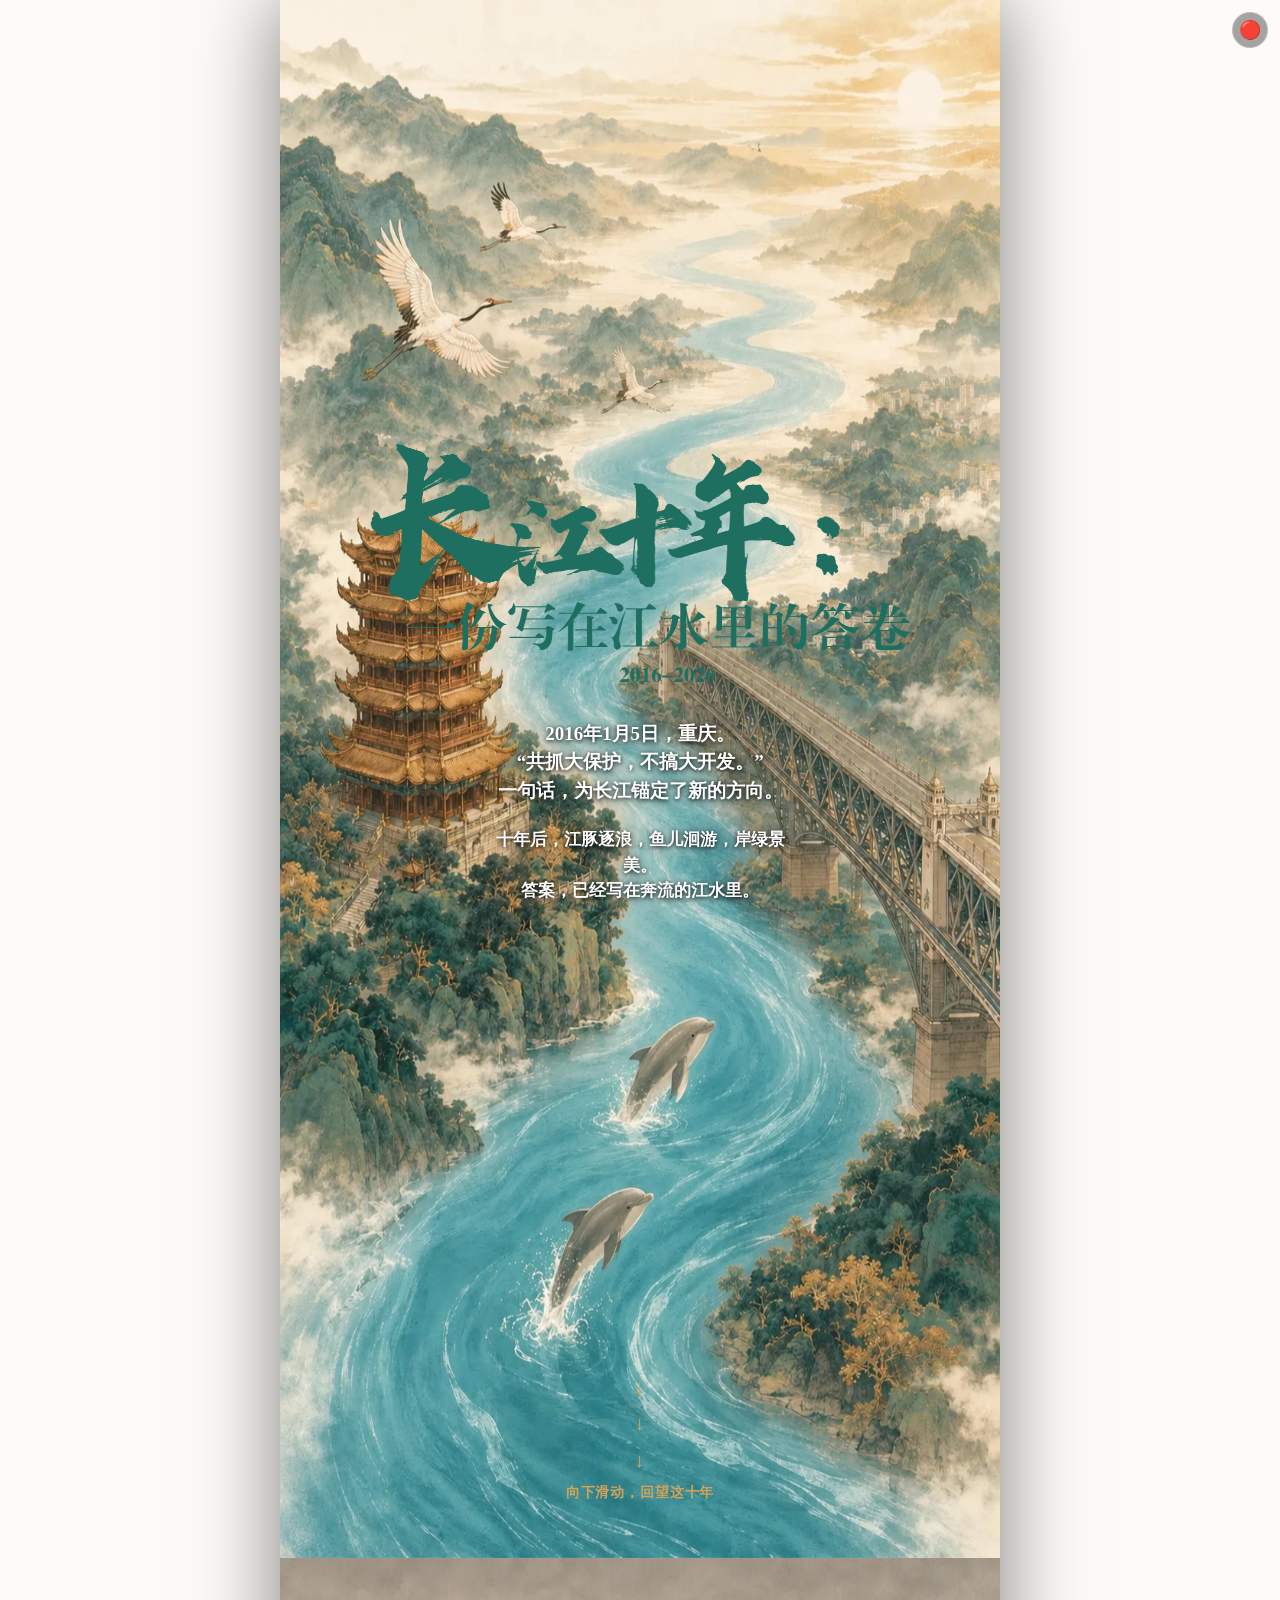
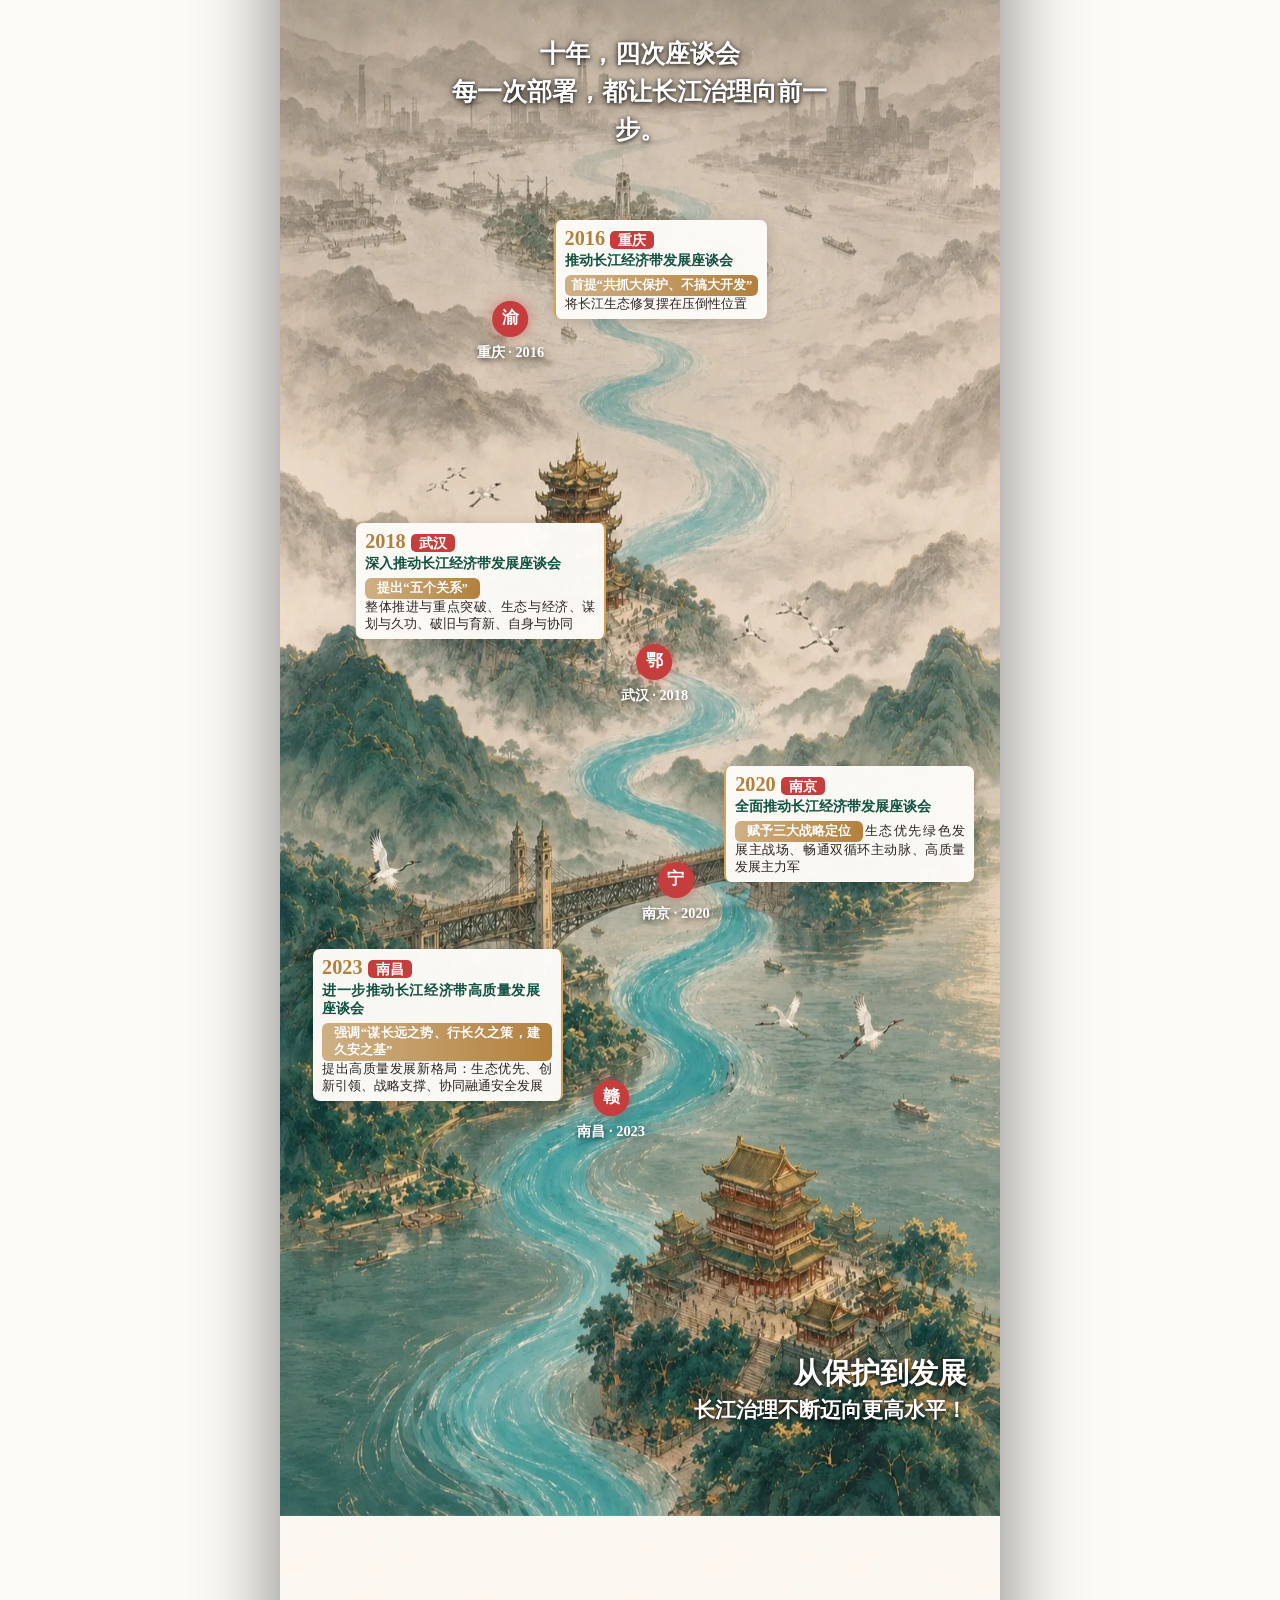
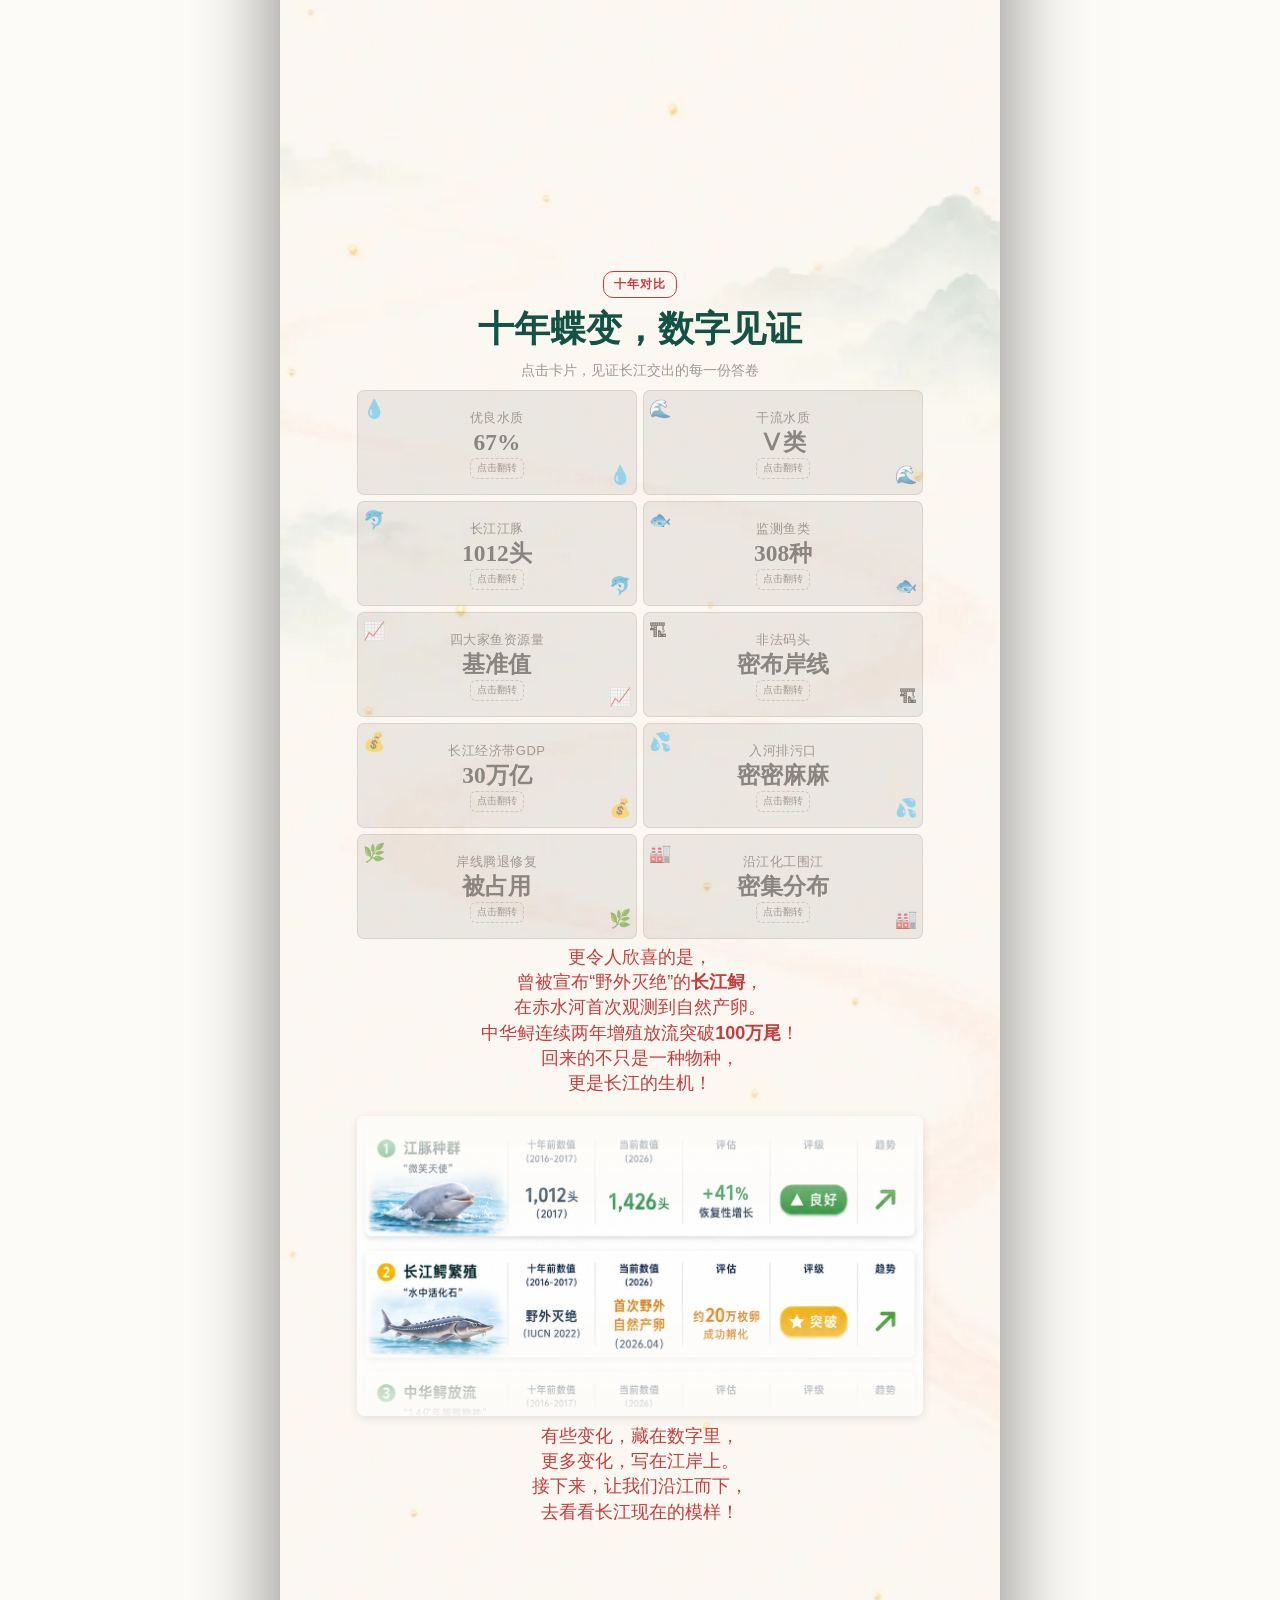
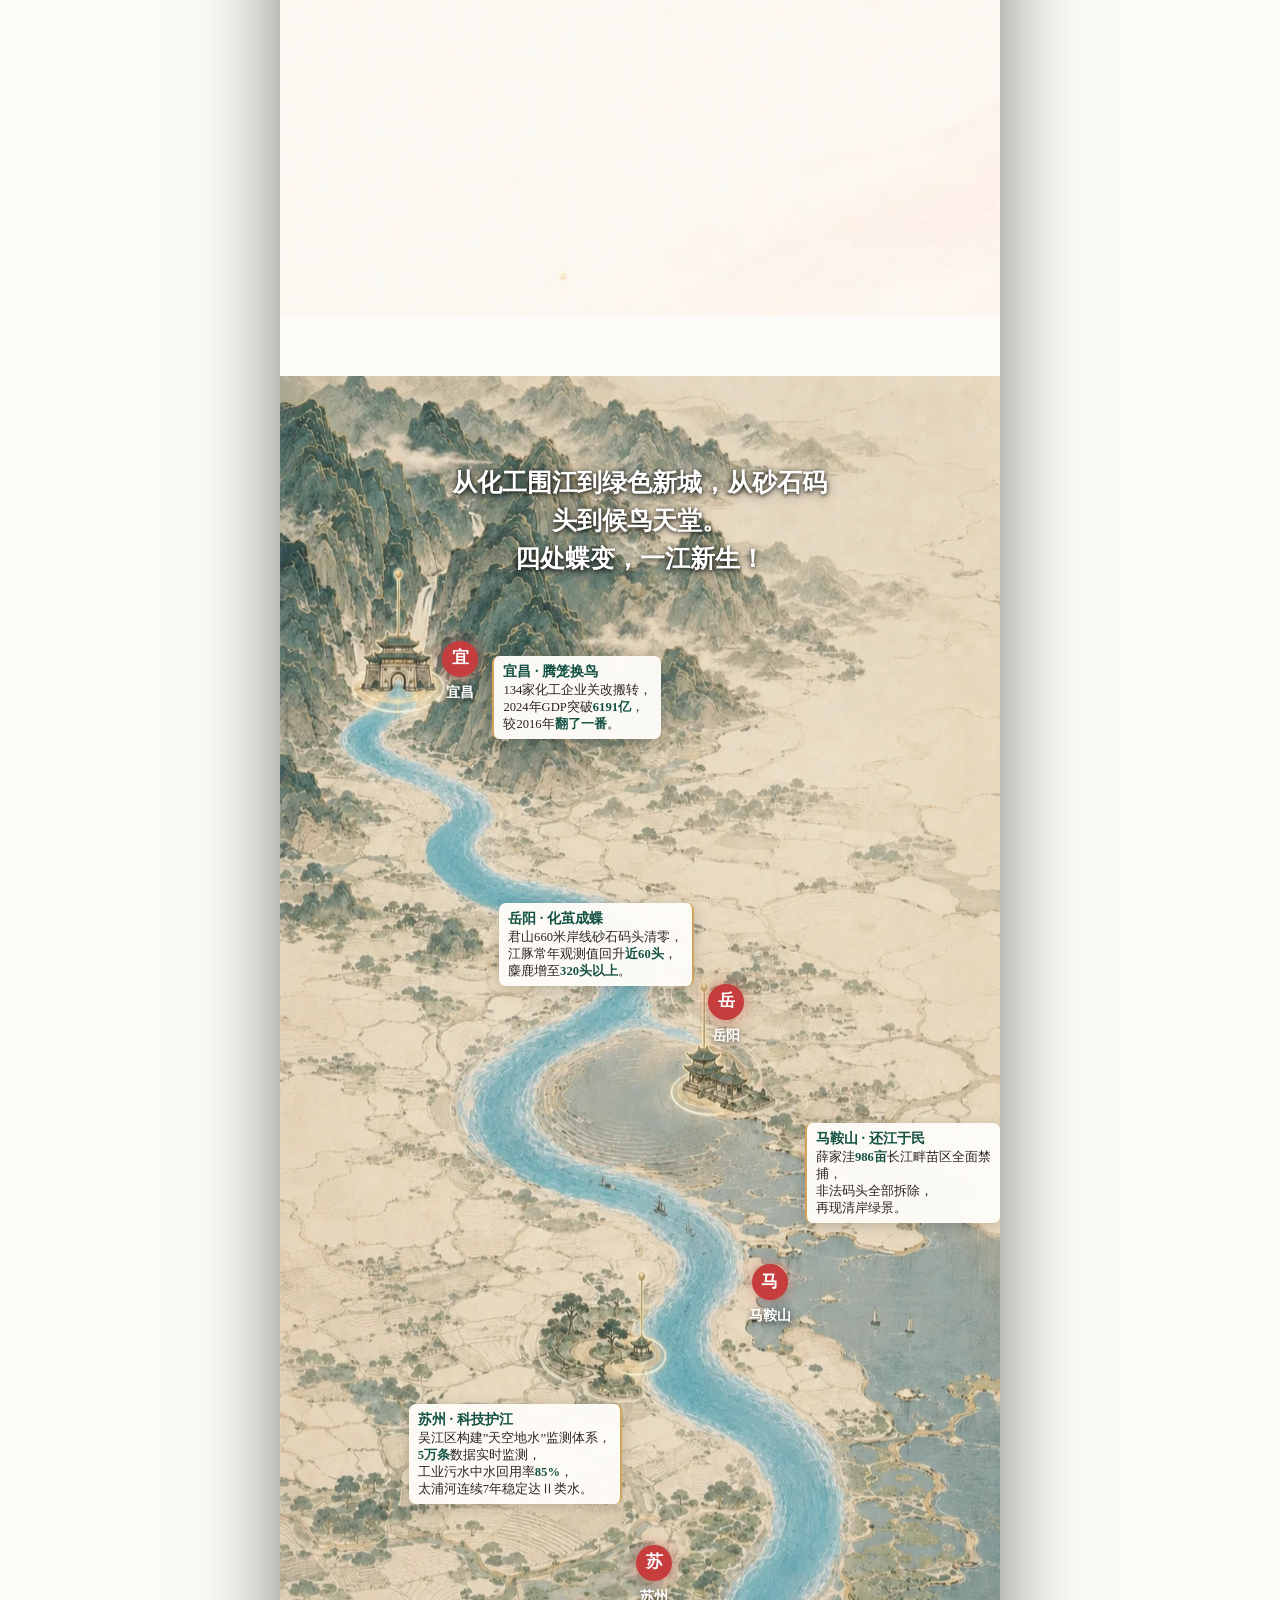
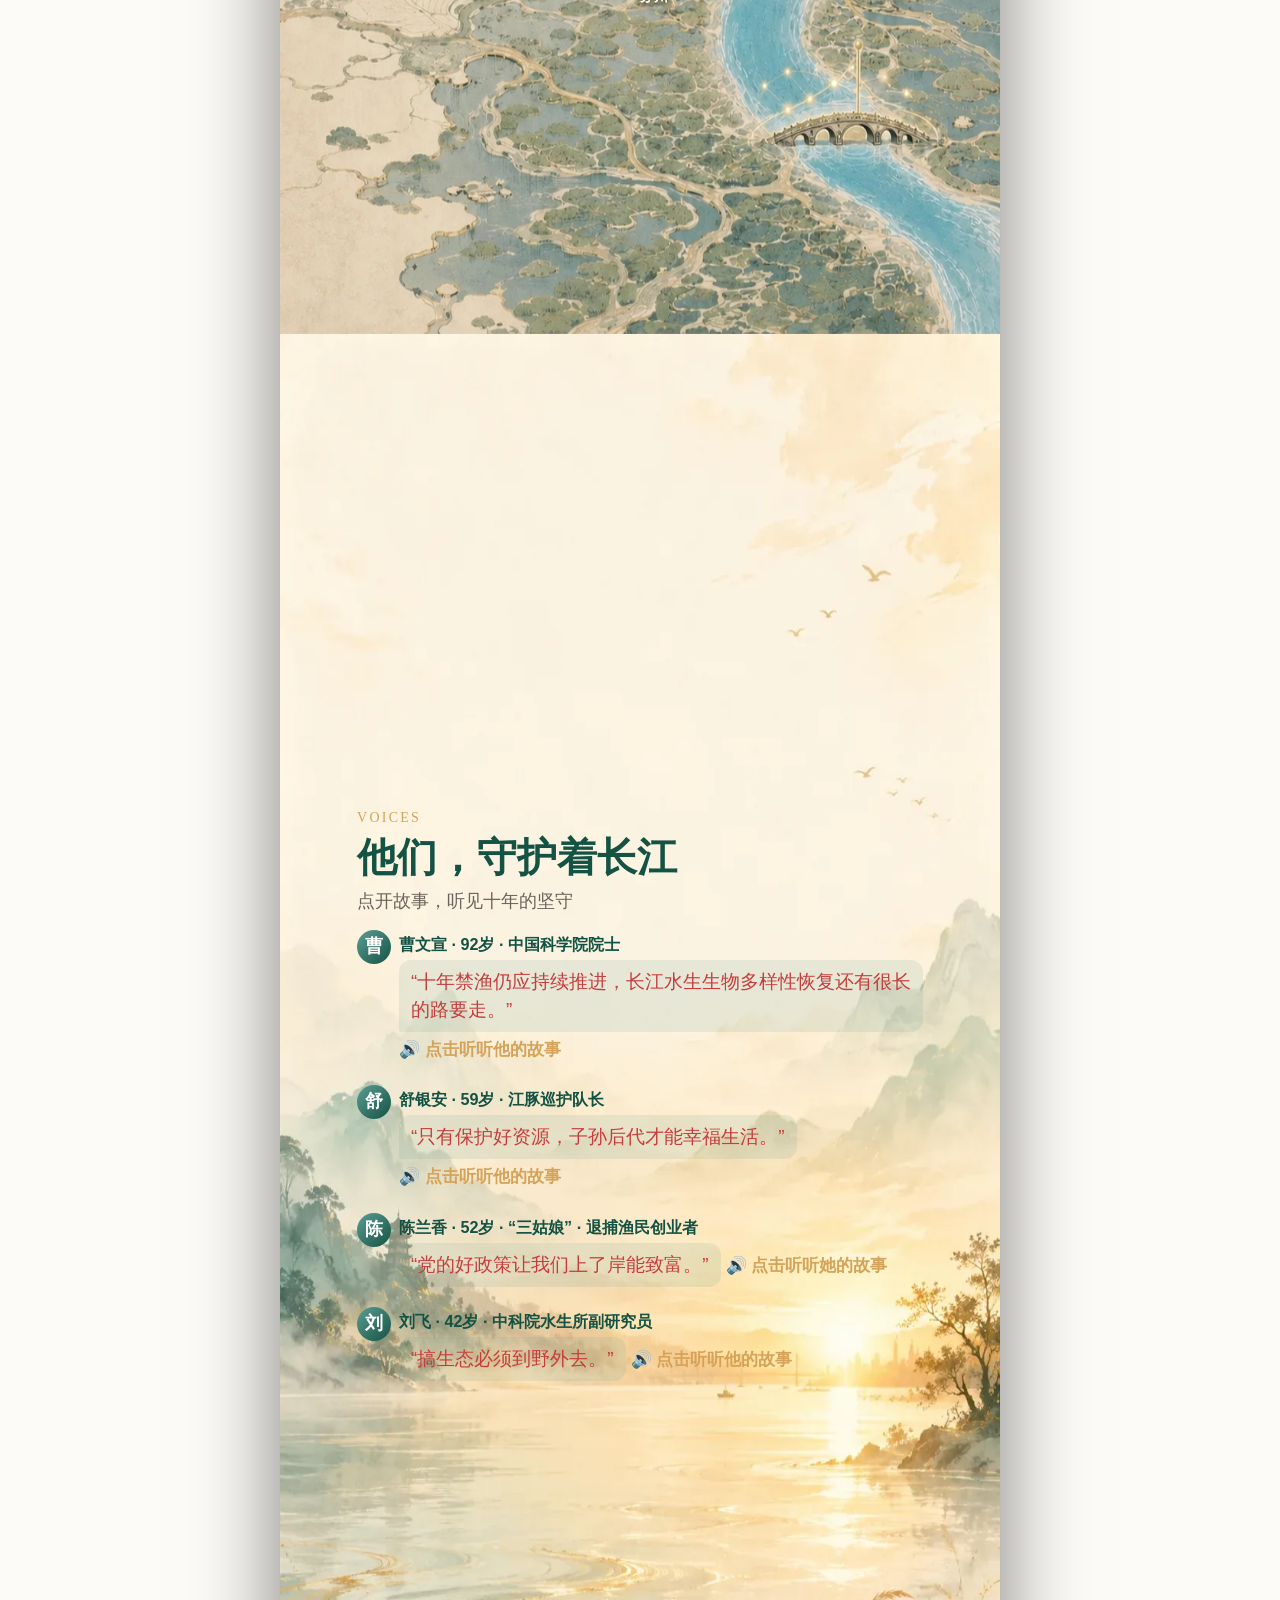
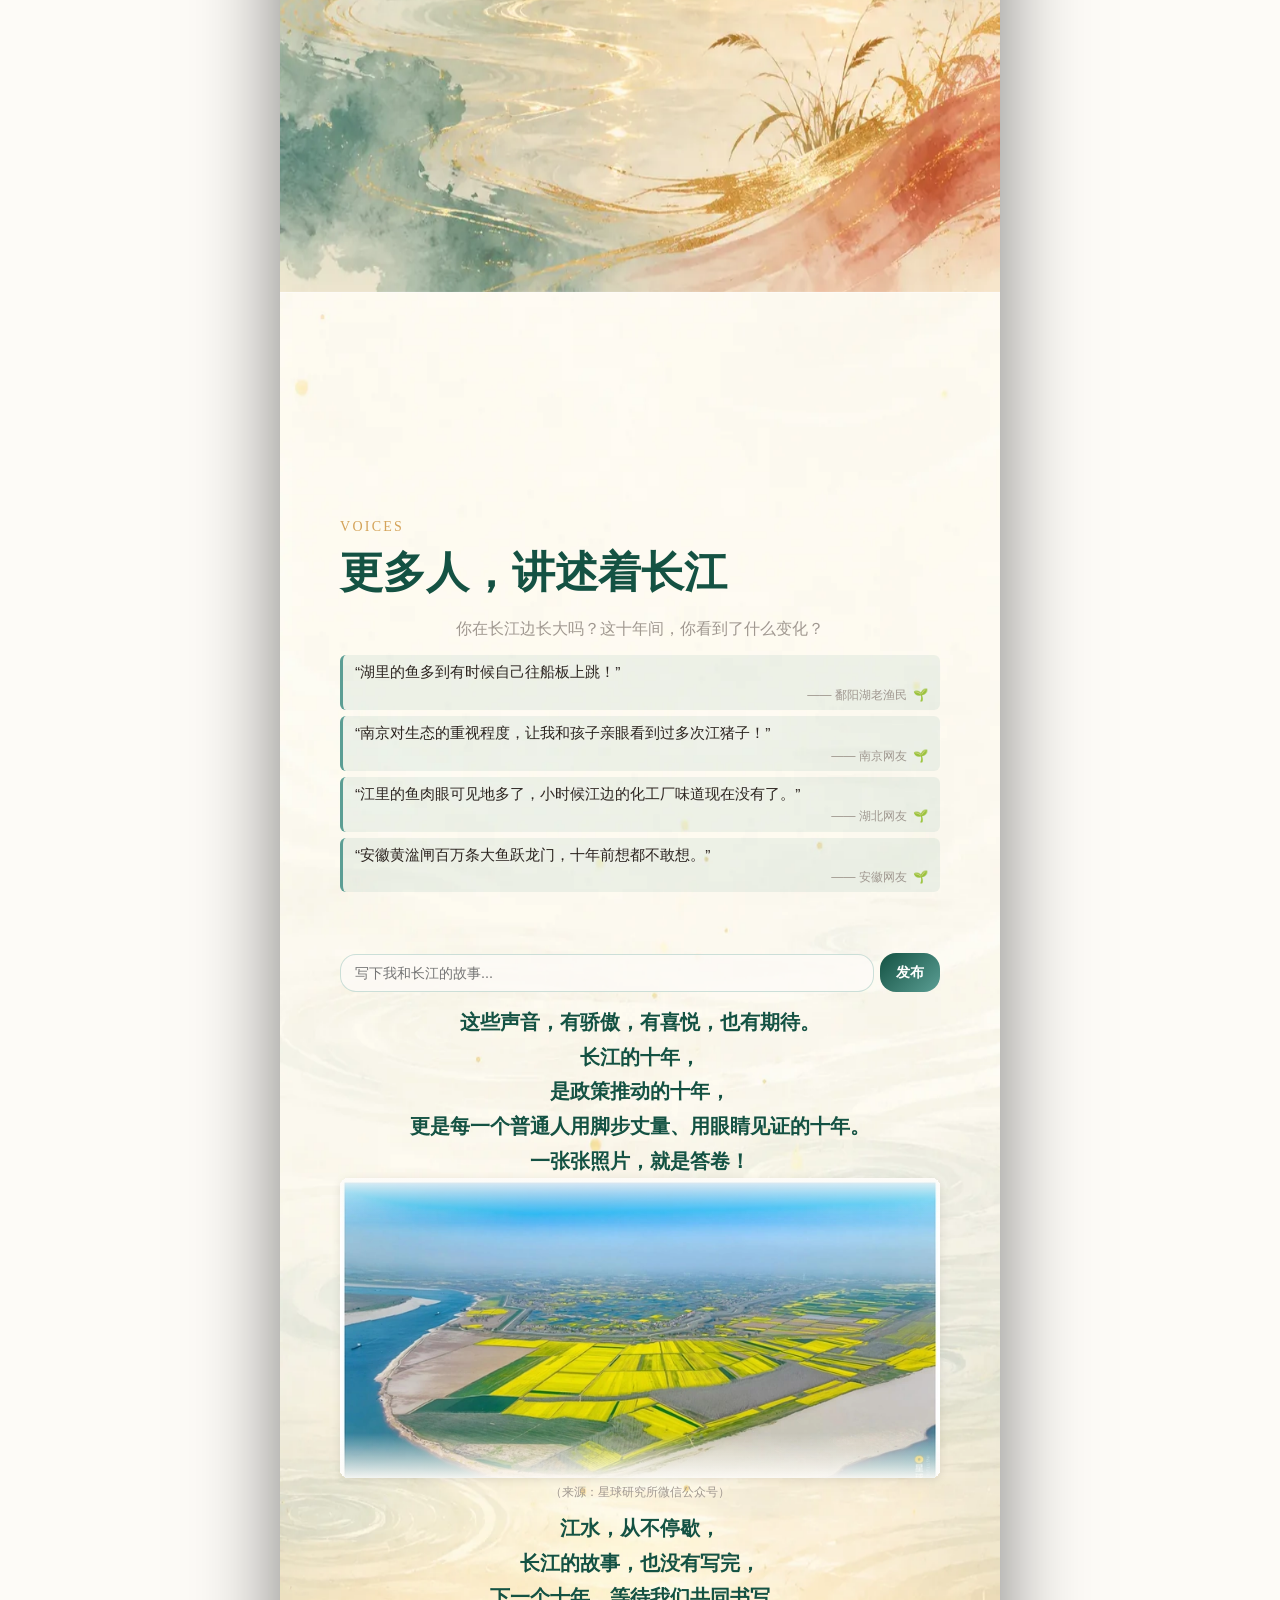
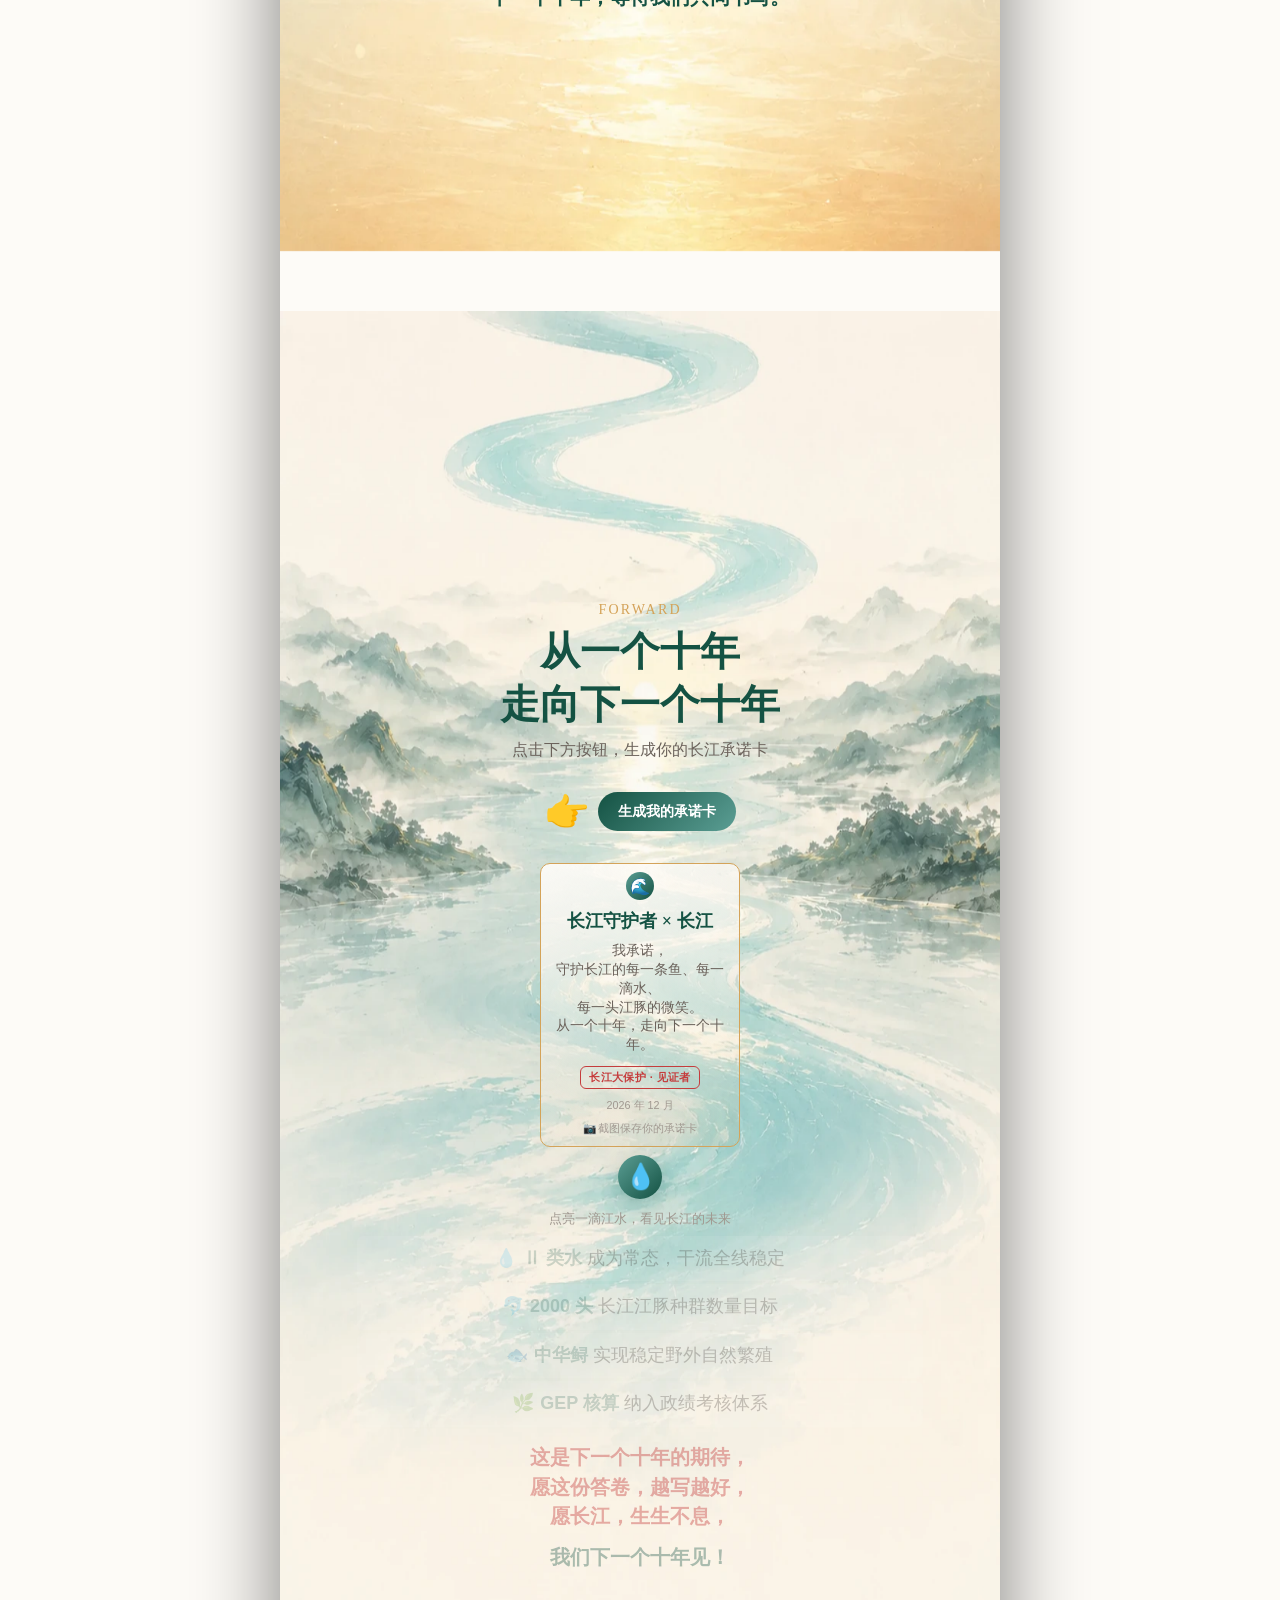
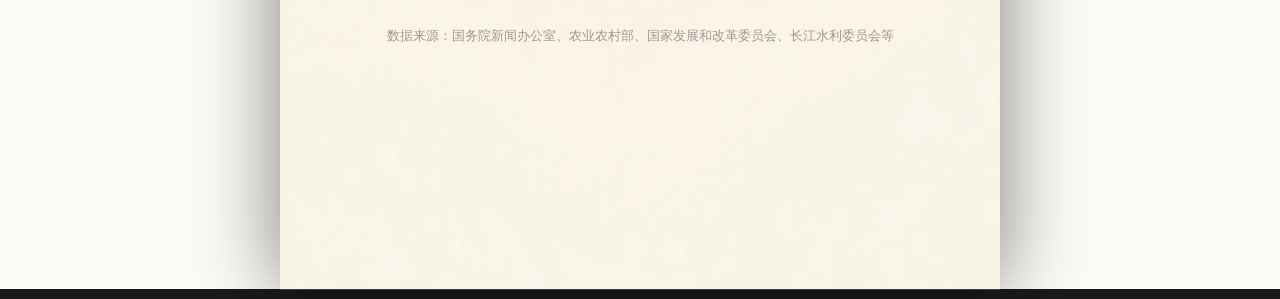
==== commit c297c275: "refactor: 提取CSS/JS、删无用样式、scale注释、清理文件" ====
--- a/index.html
+++ b/index.html
@@ -27,686 +27,7 @@
 #preloader .loader-text{font-size:0.8rem;color:#6B625B}
 @keyframes spin{to{transform:rotate(360deg)}}
 </style>
-<style>
-/* ===== RESET & VARIABLES ===== */
-*,*::before,*::after{box-sizing:border-box;margin:0;padding:0}
-:root{
-  --bg-ivory:#FDFBF7;
-  --teal-deep:#145243;
-  --teal-soft:#5B9E94;
-  --gold:#D4A359;
-  --red:#C53D3D;
-  --text:#2C2420;
-  --text-sub:#6B625B;
-  --text-faint:#A09890;
-  --font-serif:"STSong","SimSun","Songti SC",serif;
-  --font-sans:"PingFang SC","Microsoft YaHei","Hiragino Sans GB",sans-serif;
-  --font-en:"Georgia","Times New Roman",serif;
-}
-
-img{-webkit-touch-callout:none;pointer-events:none;-webkit-user-select:none;user-select:none;max-width:100%;height:auto}
-*{-webkit-tap-highlight-color:transparent}
-body{word-break:break-word;overflow-wrap:break-word;overscroll-behavior:none;-webkit-overflow-scrolling:touch}
-/* ===== PHONE-FRAME LAYOUT ===== */
-html{background:var(--bg-ivory)}
-body{
-  width:100%;margin:0;
-  font-family:var(--font-sans);
-  color:var(--text);background:var(--bg-ivory);
-  line-height:1.75;-webkit-font-smoothing:antialiased;
-  overflow-x:hidden;
-  padding-top:env(safe-area-inset-top);padding-bottom:env(safe-area-inset-bottom);
-  padding-left:env(safe-area-inset-left);padding-right:env(safe-area-inset-right)}
-#app{
-  width:390px;margin:0 auto;position:relative;
-  transform-origin:top center;touch-action:pan-y;
-  -webkit-font-smoothing:antialiased;-moz-osx-font-smoothing:grayscale;
-  backface-visibility:hidden;-webkit-backface-visibility:hidden;
-}
-@media(min-width:541px){
-  html{background:#1a1a1a;display:flex;justify-content:center}
-  #app{box-shadow:0 0 80px rgba(0,0,0,0.5)}
-}
-@media(min-width:1200px){
-  html{font-size:18px}
-  #app{width:720px}
-  .section{aspect-ratio:auto;min-height:auto;overflow:visible;padding:60px 0}
-  .section-inner{position:relative;inset:auto;padding:6vw 8vw}
-  .scroll-hint,.scroll-hint-inline,.scroll-hint-sm{display:none}
-  .section-bg img,.section-bg video{object-fit:cover}
-  .section::before,.section::after{display:none}
-  #p3{min-height:2000px!important;overflow:visible;padding:0;margin-bottom:60px}
-  #p3 .section-inner{position:relative;inset:auto;justify-content:flex-start;padding:40px 60px;display:block!important}
-  #p3 .section-bg{position:absolute;inset:0;height:100%}
-  #p3 .section-bg img{object-fit:cover;height:100%;width:100%}
-  #p6{min-height:0!important;height:auto!important;overflow:visible;padding:0;margin-bottom:60px}
-  #p6 .section-inner{position:relative;inset:auto;justify-content:flex-start;padding:40px 60px;display:block!important}
-  .section-tall .section-inner{padding-bottom:0}
-}
-
-/* ===== SECTIONS ===== */
-/* Content-heavy pages: allow growth beyond aspect-ratio */
-section.section-tall{aspect-ratio:auto;min-height:100vh;min-height:100dvh;overflow:visible}
-section.section-tall .section-inner{position:relative;min-height:auto;padding-bottom:12vw}
-#p1 .section-inner{justify-content:center;transform:translateY(-110px)}
-#p3 .section-inner{position:relative;top:auto;justify-content:flex-start;padding:20px 6vw 40px}
-#p3{min-height:100dvh;overflow:visible;z-index:1}
-#p3 .scroll-hint-inline{position:absolute;bottom:20px;left:0;right:0;text-align:center;z-index:10}
-.card-stage{position:relative;width:100%;height:300px;overflow:hidden;border-radius:8px;margin-top:0;box-shadow:0 2px 10px rgba(0,0,0,0.1)}
-.card-stage::after{content:'';position:absolute;inset:0;z-index:2;pointer-events:none;background:linear-gradient(to bottom,rgba(253,251,247,0.95) 0%,transparent 40%,transparent 60%,rgba(253,251,247,0.95) 100%)}
-.card-scroll-track{animation:cardScroll 15s linear infinite;will-change:transform}
-#p6 .card-stage::after{background:linear-gradient(to bottom,rgba(253,251,247,0.95) 0%,transparent 15%,transparent 85%,rgba(253,251,247,0.95) 100%)}
-#p6 .card-scroll-track{animation:cardScroll 45s linear infinite}
-.card-scroll-track img{width:100%;display:block}
-.card-scroll-track img{min-height:150px;background:rgba(0,0,0,0.02)}
-@keyframes cardScroll{0%{transform:translateY(0)}100%{transform:translateY(-50%)}}
-.section{
-  position:relative;width:100%;
-  aspect-ratio:390/844;
-  display:flex;align-items:center;justify-content:center;
-  overflow:hidden;
-  will-change:transform;
-}
-
-/* Seamless section overlap */
-.section::before,.section::after{
-  content:'';position:absolute;left:0;right:0;z-index:3;pointer-events:none;height:60px;
-}
-.section::before{
-  top:0;background:linear-gradient(to bottom,var(--bg-ivory),transparent);
-}
-.section::after{
-  bottom:0;background:linear-gradient(to top,var(--bg-ivory),transparent);
-}
-.section:first-of-type::before{display:none}
-.section:last-of-type::after{display:none}
-
-/* Background — fills section exactly, no crop no gap, DO NOT CHANGE */
-.section-bg{
-  position:absolute;inset:0;z-index:0;
-  transform:translateZ(0);-webkit-transform:translateZ(0);
-}
-.section-bg img,.section-bg video{
-  width:100%;height:100%;object-fit:fill;
-}
-
-/* Content layer */
-.section-inner{
-  position:absolute;inset:0;z-index:2;
-  width:100%;
-  display:flex;flex-direction:column;justify-content:center;
-  padding:8vw 6vw;
-}
-
-/* ===== P1 · COVER ===== */
-.cover{text-align:center}
-/* Text backdrop — a dark semi-transparent shield behind all cover text */
-.section#p1 .section-bg::after{
-  content:'';position:absolute;inset:0;z-index:1;
-  background:none;
-  pointer-events:none;
-}
-.cover .section-label{
-  color:#E8C97A; /* brighter gold */
-  font-size:0.72rem;font-weight:600;
-  text-shadow:0 1px 6px rgba(0,0,0,0.6);
-}
-.cover .intro-text{
-  font-family:var(--font-serif);
-  font-size:1.05rem;color:#fff;font-weight:600;line-height:1.5;
-  text-shadow:0 1px 4px rgba(0,0,0,0.85),0 2px 12px rgba(0,0,0,0.5);
-  max-width:340px;margin:0 auto;
-}
-.cover .cover-note{
-  font-family:var(--font-serif);
-  font-size:0.95rem;color:#fff;font-weight:600;line-height:1.5;
-  text-shadow:0 1px 4px rgba(0,0,0,0.85),0 2px 12px rgba(0,0,0,0.5);
-  margin-top:22px;
-  max-width:320px;margin-left:auto;margin-right:auto;
-  animation:breathe 3s ease-in-out infinite;
-}
-@keyframes breathe{
-  0%,100%{transform:scale(1)}
-  50%{transform:scale(1.12)}
-}
-.scroll-hint{
-  position:absolute;bottom:54px;left:50%;transform:translateX(-50%);z-index:4;
-  display:flex;flex-direction:column;align-items:center;gap:2px;
-  font-size:0.78rem;color:var(--gold);font-weight:600;
-  letter-spacing:0.06em;
-  opacity:0;
-  animation:hint-fade-in 0.6s 3s ease-out forwards, scroll-glow 2s 3.6s infinite;
-}
-@keyframes hint-fade-in{to{opacity:1}}
-.scroll-hint .arrow{
-  font-size:1.1rem;display:block;
-  animation:scroll-bounce 1.5s infinite;
-}
-.scroll-hint .arrow:nth-child(1){animation-delay:0s}
-.scroll-hint .arrow:nth-child(2){animation-delay:0.25s}
-.scroll-hint .arrow:nth-child(3){animation-delay:0.5s}
-/* Simple scroll hint for inner pages */
-.scroll-hint-sm{
-  position:absolute;bottom:16px;left:50%;transform:translateX(-50%);z-index:10;
-  color:#E8C97A;font-size:0.7rem;font-weight:600;
-  text-shadow:0 1px 4px rgba(0,0,0,0.5);
-  animation:scroll-hint-fade 2s infinite;
-}
-.scroll-hint-sm .arrow{font-size:1rem;display:block;text-align:center}
-.scroll-hint-inline{
-  color:var(--gold);font-size:0.95rem;font-weight:600;
-  letter-spacing:0.08em;
-  animation:scroll-hint-fade 2s infinite;
-}
-/* P2/P4/P5/P6 — absolute position at bottom, unified size */
-#p2 .scroll-hint-inline{
-  position:absolute;bottom:48px;left:0;right:0;text-align:center;z-index:10;
-}
-#p4 .scroll-hint-inline{
-  position:absolute;bottom:18px;left:0;right:0;text-align:center;z-index:10;
-}
-#p5 .scroll-hint-inline{
-  position:absolute;bottom:30px;left:0;right:0;text-align:center;z-index:10;
-}
-#p6{min-height:calc(390px*16/9 + 550px);overflow:visible}
-#p6 .section-heading{font-size:clamp(1.8rem,6.5vw,2.4rem);line-height:1.4}
-#p6 .comment-card{font-size:0.86rem}
-#p6 .comment-card .card-user{font-size:0.68rem}
-#p6 .comment-prompt{font-size:0.88rem}
-#p6 .comment-input-area input{font-size:0.8rem}
-#p6 .comment-input-area button{font-size:0.8rem}
-#p6 .scroll-hint-inline{
-  position:absolute;bottom:44px;left:0;right:0;text-align:center;z-index:10;
-  font-size:1.15rem;
-}
-/* All inline hints — unified styling */
-.scroll-hint-inline{
-  color:#E8C97A;font-size:1rem;font-weight:600;
-  letter-spacing:0.08em;
-  text-shadow:0 1px 4px rgba(0,0,0,0.7),0 0 10px rgba(0,0,0,0.4);
-  animation:scroll-hint-fade 2s infinite;
-}
-@keyframes scroll-hint-fade{
-  0%,100%{opacity:0.3}
-  50%{opacity:0.8}
-}
-@keyframes scroll-bounce{
-  0%,100%{opacity:0.2;transform:translateY(0)}
-  50%{opacity:1;transform:translateY(6px)}
-}
-@keyframes scroll-glow{
-  0%,100%{color:var(--gold);text-shadow:0 0 8px rgba(212,163,89,0.3)}
-  50%{color:#E8C97A;text-shadow:0 0 16px rgba(212,163,89,0.6)}
-}
-
-/* ===== SHARED TYPOGRAPHY ===== */
-.section-label{
-  font-family:var(--font-en);
-  font-size:0.78rem;color:var(--gold);letter-spacing:0.16em;margin-bottom:4px;
-}
-.section-heading{
-  font-family:var(--font-serif);
-  font-size:clamp(1.3rem,4.8vw,1.8rem);
-  color:var(--teal-deep);font-weight:700;line-height:1.3;margin-bottom:4px;
-}
-.section-subhead{
-  font-size:0.9rem;color:var(--text-sub);margin-bottom:16px;line-height:1.4;
-}
-/* P5 text size */
-#p5 .section-inner{justify-content:center;padding-top:0;padding-bottom:0;transform:translateY(-20px)}
-#p5 .section-heading{font-size:clamp(1.65rem,6vw,2.2rem)}
-#p5 .section-subhead{font-size:1rem}
-
-/* ===== P2 · MAP-STYLE CITY MARKERS ===== */
-.p2-intro{
-  position:absolute;top:calc(3% + 30px);left:6%;right:6%;z-index:10;text-align:center;
-}
-.p2-intro .lead{
-  font-family:var(--font-serif);
-  font-size:clamp(1.1rem,4.5vw,1.4rem);
-  color:#fff;font-weight:600;line-height:1.5;
-  text-shadow:0 1px 4px rgba(0,0,0,0.85),0 2px 12px rgba(0,0,0,0.5);
-  max-width:390px;margin:0 auto;
-}
-/* P4 intro — slightly lower than P2 */
-#p4 .p2-intro{top:calc(5% + 10px)}
-.p2-footer{margin:0;font-family:var(--font-serif);color:#fff;font-weight:600;line-height:1.5;text-align:right;text-shadow:0 1px 4px rgba(0,0,0,0.85),0 2px 12px rgba(0,0,0,0.5);animation:breathe 3s ease-in-out infinite;transform:translateX(10px)}
-.p2-footer-big{font-size:clamp(1.2rem,5vw,1.6rem)}
-.p2-footer-sm{font-size:clamp(0.9rem,3.5vw,1.15rem)}
-.p2-intro .hint{
-  display:inline-block;
-  font-size:0.68rem;color:var(--gold);font-weight:600;margin-top:8px;
-  padding:4px 12px;border:1px solid rgba(212,163,89,0.5);
-  border-radius:16px;letter-spacing:0.04em;
-  text-shadow:0 1px 4px rgba(0,0,0,0.5);
-  animation:pulse-hint 2s infinite;
-}
-@keyframes pulse-hint{
-  0%,100%{border-color:rgba(212,163,89,0.4);color:var(--gold)}
-  50%{border-color:rgba(232,201,122,0.9);color:#E8C97A}
-}
-
-/* Map-positioned city dots */
-.map-dot{
-  position:absolute;z-index:5;
-  display:flex;flex-direction:column;align-items:center;gap:3px;
-  cursor:pointer;
-  transform:translate(-50%,-50%);
-}
-/* Hidden until scrolled into view */
-.dot-hidden{
-  opacity:0;transform:translate(-50%,-30%);transition:none;
-}
-.dot-hidden.dot-reveal{
-  opacity:1;transform:translate(-50%,-50%);
-  transition:opacity 0.8s cubic-bezier(0.22,1,0.36,1),
-             transform 0.8s cubic-bezier(0.22,1,0.36,1);
-}
-.map-dot .landmark-icon{
-  width:36px;height:36px;border-radius:50%;
-  background:var(--red);
-  display:flex;align-items:center;justify-content:center;
-  font-family:var(--font-serif);font-size:0.92rem;font-weight:700;color:#fff;
-  box-shadow:0 0 14px rgba(197,61,61,0.5);
-  animation:dot-breathe 2.5s infinite;
-  transition:transform 0.3s,background 0.3s,box-shadow 0.3s;
-}
-.map-dot.active .landmark-icon{
-  background:var(--gold);box-shadow:0 0 20px rgba(212,163,89,0.8);
-  animation:none;transform:scale(1.15);
-}
-.map-dot .city-label{
-  font-family:var(--font-serif);
-  font-size:0.8rem;font-weight:700;color:#fff;
-  text-shadow:0 2px 6px rgba(0,0,0,0.7);
-  white-space:nowrap;
-}
-@keyframes dot-breathe{
-  0%,100%{transform:scale(1);box-shadow:0 0 12px rgba(197,61,61,0.5)}
-  50%{transform:scale(1.25);box-shadow:0 0 24px rgba(197,61,61,0.8)}
-}
-
-/* Popup — positioned by JS next to clicked dot */
-.map-popup{
-  position:absolute;z-index:8;
-  max-width:250px;
-  padding:6px 9px;overflow:hidden;
-  background:rgba(253,251,247,0.98);
-  border-radius:7px;
-  box-shadow:0 3px 14px rgba(0,0,0,0.18);
-  font-size:0.7rem;color:var(--text);line-height:1.35;text-align:justify;
-  opacity:0;pointer-events:none;transform:scale(0.96);
-  transition:opacity 0.3s ease-out,transform 0.3s ease-out;
-}
-.map-popup strong{color:var(--teal-deep)}
-.map-popup p{margin:0;font-family:var(--font-serif)}
-.map-popup p+p{margin-top:2px}
-.map-popup.open{opacity:1;pointer-events:auto;transform:scale(1)}
-.map-popup .close-btn{
-  position:absolute;top:5px;right:9px;
-  font-size:1rem;color:var(--text-faint);cursor:pointer;
-  line-height:1;
-}
-.map-popup .popup-title{
-  font-family:var(--font-serif);font-weight:700;color:var(--teal-deep);margin-bottom:1px;
-  font-size:0.8rem;padding-right:12px;line-height:1.25;
-}
-.map-popup .popup-year{color:#B2803C;font-size:1.125rem}
-.map-popup .popup-city{background:var(--red);color:#fff;padding:1px 8px;border-radius:5px;margin-left:5px;white-space:nowrap}
-.map-popup .popup-subtitle{display:inline-block;max-width:100%;background:linear-gradient(90deg,rgba(178,128,60,0.6),#B2803C);color:#fff;padding:2px 12px;border-radius:6px;margin-top:4px;}
-.map-popup .popup-subtitle strong{color:#fff}
-.map-popup .popup-quote{
-  color:var(--red);margin-top:1px;font-size:0.64rem;line-height:1.25;
-}
-
-/* Offset specific popups */
-#popup-maanshan,#popup-suzhou{margin-top:-60px}
-#popup-chongqing{margin-left:-5px}#popup-wuhan{margin-top:-40px}#popup-nanjing{margin-top:-15px}#popup-nanchang{margin-top:-50px}
-
-/* ===== P3 · FLIP CARDS ===== */
-.p3-header{
-  text-align:center;margin-bottom:8px;
-}
-.p3-header .report-tag{
-  display:inline-block;font-size:0.66rem;color:var(--red);font-weight:600;
-  border:1px solid var(--red);padding:2px 10px;border-radius:10px;
-  letter-spacing:0.08em;margin-bottom:4px;
-}
-.p3-header .report-title{
-  font-family:var(--font-serif);
-  font-size:clamp(1.5rem,5.5vw,2rem);
-  color:var(--teal-deep);font-weight:600;line-height:1.5;
-}
-.p3-header .report-sub{
-  font-size:0.78rem;color:var(--text-faint);margin-top:2px;
-}
-
-.flip-grid{
-  display:grid;grid-template-columns:1fr 1fr;
-  gap:6px;width:100%;
-}
-.flip-card{
-  perspective:600px;height:105px;
-  cursor:pointer;
-  opacity:0;transform:translateY(20px);
-  transition:opacity 0.6s cubic-bezier(0.22,1,0.36,1),
-             transform 0.6s cubic-bezier(0.22,1,0.36,1);
-}
-.flip-card.card-reveal{opacity:1;transform:translateY(0)}
-.flip-inner{
-  position:relative;width:100%;height:100%;
-  transition:transform 0.55s cubic-bezier(0.22,1,0.36,1);
-  transform-style:preserve-3d;
-}
-.flip-card.flipped .flip-inner{transform:rotateY(180deg)}
-
-.flip-front,.flip-back{
-  position:absolute;inset:0;backface-visibility:hidden;
-  border-radius:7px;display:flex;flex-direction:column;
-  align-items:center;justify-content:center;padding:6px;
-}
-/* Front: Before / grey tone */
-.flip-front{
-  background:rgba(139,133,128,0.15);
-  border:1px solid rgba(139,133,128,0.2);
-}
-.flip-front .flip-icon{font-size:1rem;position:absolute;top:3px;left:5px;opacity:0.55}
-.flip-front .flip-icon-br{font-size:1rem;position:absolute;bottom:3px;right:5px;opacity:0.55}
-.flip-front .flip-label{font-size:0.72rem;color:var(--text-faint);letter-spacing:0.04em}
-.flip-front .flip-num{
-  font-family:var(--font-en);
-  font-size:1.3rem;font-weight:700;color:#8B8580;line-height:1.15;
-}
-/* Back: After / teal + gold */
-.flip-back{
-  background:rgba(20,82,67,0.08);
-  border:1.5px solid var(--teal-soft);
-  transform:rotateY(180deg);
-}
-.flip-back .flip-icon{font-size:1rem;position:absolute;top:3px;right:5px;opacity:0.55}
-.flip-back .flip-icon-br{font-size:1rem;position:absolute;bottom:3px;left:5px;opacity:0.55}
-.flip-back .flip-label{font-size:0.72rem;color:var(--teal-deep);font-weight:600;letter-spacing:0.04em}
-.flip-back .flip-num{
-  font-family:var(--font-en);
-  font-size:1.3rem;font-weight:700;color:var(--teal-deep);line-height:1.15;
-}
-.flip-back .flip-delta{
-  font-size:0.8rem;color:var(--gold);margin-top:1px;font-weight:600;
-  animation:breathe 3s ease-in-out infinite;
-}
-
-/* Flip hint badge */
-.flip-hint-badge{
-  display:inline-block;font-size:0.58rem;color:var(--text-faint);
-  border:1px dashed rgba(160,152,144,0.4);padding:0 6px;border-radius:6px;
-  margin-top:2px;
-}
-.flip-card.flipped .flip-hint-badge{display:none}
-
-.p3-highlight{
-  margin-top:6px;text-align:center;
-  font-size:1rem;color:var(--red);line-height:1.4;
-  padding:0 8px 20px;
-}
-.p3-highlight strong{color:var(--red)}
-
-/* ===== P4 · MAP MARKERS (reuses P2 styles) ===== */
-
-/* ===== P5 · CHAT BUBBLES ===== */
-.chat-list{display:flex;flex-direction:column;gap:20px}
-.chat-msg{
-  display:flex;gap:8px;align-items:flex-start;
-  cursor:pointer;touch-action:manipulation;
-  -webkit-tap-highlight-color:rgba(212,163,89,0.25);
-  transition:opacity 0.3s;
-}
-.chat-msg.dimmed{opacity:0.45}
-.chat-msg .chat-avatar{
-  width:34px;height:34px;border-radius:50%;flex-shrink:0;
-  display:flex;align-items:center;justify-content:center;
-  font-family:var(--font-serif);font-size:1rem;color:#fff;font-weight:700;
-}
-.chat-msg:nth-child(1) .chat-avatar{background:linear-gradient(135deg,#5B9E94,#145243)}
-.chat-msg:nth-child(2) .chat-avatar{background:linear-gradient(135deg,#D4A359,#A07830)}
-.chat-msg:nth-child(3) .chat-avatar{background:linear-gradient(135deg,#8B7E74,#5C4F46)}
-.chat-msg:nth-child(4) .chat-avatar{background:linear-gradient(135deg,#5B8D9E,#2D5A6A)}
-
-.chat-msg .chat-body{
-  flex:1;min-width:0;
-}
-.chat-msg .chat-bubble{
-  display:inline-block;max-width:100%;
-  padding:8px 12px;border-radius:12px 12px 12px 3px;
-  font-size:0.95rem;color:var(--text);line-height:1.45;
-  transition:all 0.35s;
-}
-.chat-msg:nth-child(1) .chat-bubble{background:rgba(91,158,148,0.13)}
-.chat-msg:nth-child(2) .chat-bubble{background:rgba(212,163,89,0.13)}
-.chat-msg:nth-child(3) .chat-bubble{background:rgba(139,126,116,0.12)}
-.chat-msg:nth-child(4) .chat-bubble{background:rgba(91,141,158,0.13)}
-
-.chat-msg .chat-name{
-  font-size:0.9rem;font-weight:700;color:var(--teal-deep);margin-bottom:2px;
-}
-.chat-msg .chat-quote{
-  font-size:1.05rem;color:var(--red);line-height:1.45;
-}
-
-.chat-msg .chat-story{
-  max-height:0;overflow:hidden;
-  transition:max-height 0.45s cubic-bezier(0.22,1,0.36,1),margin 0.35s;
-  margin-top:0;font-size:0.9rem;color:var(--text-sub);line-height:1.55;
-  padding-left:4px;border-left:2px solid transparent;text-align:justify;
-}
-.chat-msg.expanded .chat-story{
-  max-height:140px;margin-top:6px;
-  border-left-color:var(--gold);
-}
-
-/* Typing dots hint */
-.chat-msg .tap-hint{
-  font-size:0.95rem;font-weight:600;color:var(--gold);margin-top:3px;
-  display:inline-block;
-  animation:breathe 2s ease-in-out infinite;
-}
-.chat-msg.expanded .tap-hint{display:none}
-
-.people-footer{
-  text-align:center;margin-top:6px;margin-bottom:50px;
-  font-family:var(--font-serif);font-size:0.78rem;font-weight:700;color:var(--teal-deep);line-height:1.4;
-}
-
-/* ===== P6 · COMMENT STAGE ===== */
-.comment-stage{
-  position:relative;width:100%;height:300px;
-  overflow-y:auto;overflow-x:hidden;
-  display:flex;flex-direction:column;gap:6px;
-  padding:6px 0;margin:4px 0;
-}
-.stage-item{
-  opacity:0;transform:translateY(40px);
-  transition:opacity 3s ease-out,transform 3s ease-out;
-}
-.stage-item.in{opacity:1;transform:translateY(0)}
-.comment-card{padding:6px 12px;border-radius:6px;font-size:0.8rem;line-height:1.4}
-.comment-card.pos{background:rgba(91,158,148,0.1);border-left:3px solid var(--teal-soft)}
-.comment-card.con{background:rgba(197,61,61,0.06);border-left:3px solid var(--red)}
-.comment-card .card-user{font-size:0.62rem;color:var(--text-faint);margin-top:4px;text-align:right}
-.comment-card .card-user .card-tag{color:var(--gold);margin-left:6px}
-
-.comment-input-area{display:flex;gap:6px;align-items:center}
-.comment-input-area input{
-  flex:1;padding:10px 14px;
-  border:1px solid rgba(91,158,148,0.3);border-radius:16px;
-  font-size:0.72rem;font-family:inherit;
-  background:rgba(253,251,247,0.8);color:var(--text);
-  outline:none;transition:border-color 0.3s;
-}
-.comment-input-area input:focus{border-color:var(--teal-soft)}
-.comment-input-area button{
-  padding:10px 16px;border:none;border-radius:16px;
-  background:linear-gradient(135deg,var(--teal-deep),var(--teal-soft));
-  color:#fff;font-size:0.72rem;font-weight:600;cursor:pointer;
-  transition:transform 0.2s,opacity 0.2s;
-}
-.comment-input-area button:active{transform:scale(0.95);opacity:0.85}
-/* P6 layout override */
-#p6 .section-inner{justify-content:flex-start;padding-top:25px}
-#p6 .comment-input-area{padding-bottom:12px}
-#p7 .section-inner{justify-content:flex-start;transform:translateY(-30px)}
-.comment-prompt{font-size:0.68rem;color:var(--text-faint);text-align:center;margin-top:12px;margin-bottom:6px}
-
-/* ===== P7 · ENDING ===== */
-.ending{text-align:center}
-.ending-heading{
-  font-family:var(--font-serif);
-  font-size:clamp(1.65rem,6vw,2.2rem);
-  color:var(--teal-deep);font-weight:700;line-height:1.35;
-}
-
-/* Name input */
-.promise-input{
-  display:flex;gap:8px;align-items:center;justify-content:center;margin:16px 0;
-}
-.promise-input button{
-  padding:10px 20px;border:none;border-radius:20px;
-  background:linear-gradient(135deg,var(--teal-deep),var(--teal-soft));
-  color:#fff;font-size:0.8rem;font-weight:600;cursor:pointer;
-  animation:promise-breathe 1.8s ease-in-out infinite;
-}
-@keyframes promise-breathe{
-  0%,100%{box-shadow:0 4px 16px rgba(20,82,67,0.25);transform:scale(1)}
-  50%{box-shadow:0 6px 36px rgba(212,163,89,0.7);transform:scale(1.1)}
-}
-.promise-input button:active{opacity:0.85;transform:scale(0.96)}
-.poke-finger{font-size:2rem;display:inline-block;transform:rotate(90deg)}
-.poke-finger span{display:inline-block;animation:poke 0.8s ease-in-out infinite}
-@keyframes poke{0%,100%{transform:translateY(0)}50%{transform:translateY(-6px)}}
-
-/* Promise card */
-.promise-card{
-  position:relative;max-width:200px;margin:4px auto 0;
-  padding:8px 12px;
-  background:linear-gradient(160deg,rgba(253,251,247,0.95),rgba(212,163,89,0.08));
-  border:1.5px solid var(--gold);
-  border-radius:10px;text-align:center;
-  opacity:0;transform:translateY(20px) scale(0.95);
-  transition:all 0.6s cubic-bezier(0.22,1,0.36,1);
-}
-.promise-card.show{opacity:1;transform:translateY(0) scale(1)}
-.promise-card .card-avatar{
-  width:28px;height:28px;border-radius:50%;
-  background:linear-gradient(135deg,var(--teal-soft),var(--teal-deep));
-  margin:0 auto 6px;display:flex;align-items:center;justify-content:center;
-  font-size:0.9rem;color:#fff;
-}
-.promise-card .card-name{
-  font-family:var(--font-serif);font-size:1rem;font-weight:700;color:var(--teal-deep);
-}
-.promise-card .card-msg{
-  font-size:0.78rem;color:var(--text-sub);margin:3px 0 6px;line-height:1.35;
-}
-.promise-card .card-stamp{
-  display:inline-block;font-size:0.6rem;color:var(--red);font-weight:600;
-  border:1px solid var(--red);border-radius:6px;padding:1px 8px;
-  letter-spacing:0.04em;
-}
-.promise-card .card-date{
-  font-size:0.6rem;color:var(--text-faint);margin-top:4px;
-}
-.promise-card .card-save{
-  font-size:0.6rem;color:var(--text-faint);margin-top:4px;
-}
-
-/* Droplet + ripple (Plan B) */
-.droplet-wrap{position:relative;display:inline-block;margin:8px 0}
-.droplet-btn{
-  width:44px;height:44px;border-radius:50%;
-  background:linear-gradient(135deg,var(--teal-soft),var(--teal-deep));
-  border:none;cursor:pointer;
-  font-size:1.4rem;color:#fff;display:flex;align-items:center;justify-content:center;
-  box-shadow:0 4px 20px rgba(20,82,67,0.25);
-  transition:transform 0.2s,opacity 0.4s;
-  position:relative;z-index:2;
-  animation:droplet-breathe 1.8s ease-in-out infinite;
-}
-@keyframes droplet-breathe{
-  0%,100%{box-shadow:0 4px 16px rgba(20,82,67,0.25);transform:scale(1)}
-  50%{box-shadow:0 6px 36px rgba(212,163,89,0.7);transform:scale(1.18)}
-}
-.droplet-btn:active{transform:scale(0.92)}
-.droplet-btn.rippled{animation-name:dropletPulse;animation-duration:0.6s;animation-iteration-count:1}
-@keyframes dropletPulse{
-  0%{transform:scale(1)}50%{transform:scale(1.3)}100%{transform:scale(1)}
-}
-
-.ripple-ring{
-  position:absolute;top:50%;left:50%;transform:translate(-50%,-50%);
-  width:56px;height:56px;border-radius:50%;
-  border:1.5px solid var(--gold);
-  animation:rippleOut 1.2s ease-out forwards;
-  pointer-events:none;z-index:1;
-}
-.ripple-ring:nth-child(2){animation-delay:0.3s}
-.ripple-ring:nth-child(3){animation-delay:0.6s}
-@keyframes rippleOut{
-  0%{width:56px;height:56px;opacity:0.8}
-  100%{width:180px;height:180px;opacity:0}
-}
-
-.droplet-stage{opacity:0;transition:opacity 0.5s;text-align:center}
-.droplet-stage.show{opacity:1}
-
-.vision-list{display:flex;flex-direction:column;gap:3px;margin:6px 0}
-.vision-item{
-  display:flex;align-items:center;justify-content:center;gap:6px;
-  padding:7px 12px;background:rgba(253,251,247,0.08);
-  border-radius:6px;
-  opacity:0;transform:translateY(12px);
-  transition:all 0.5s cubic-bezier(0.22,1,0.36,1);
-}
-.vision-item.lit{opacity:1;transform:translateY(0);background:rgba(253,251,247,0.85)}
-.vision-item:not(.lit) .v-icon{opacity:0.2}
-.vision-item:not(.lit) .v-text{color:rgba(44,36,32,0.25)}
-.vision-item:not(.lit) .v-text strong{color:rgba(20,82,67,0.2)}
-.vision-item.lit .v-icon{font-size:1rem;flex-shrink:0}
-.vision-item.lit .v-text{font-size:0.92rem;color:var(--text);line-height:1.3;text-align:center;flex:0 0 auto}
-.vision-item.lit .v-text strong{color:var(--teal-deep)}
-
-.ending-close{
-  font-family:var(--font-serif);
-  font-size:1.1rem;font-weight:700;color:var(--red);
-  margin:16px 0 8px;line-height:1.5;
-  opacity:0;transition:opacity 0.6s;
-}
-.ending-close.show{opacity:1}
-
-.back-top-btn{
-  display:inline-block;padding:8px 22px;
-  background:linear-gradient(135deg,var(--teal-soft),var(--teal-deep));
-  color:#fff;font-size:0.78rem;font-weight:600;border-radius:20px;
-  border:none;text-decoration:none;
-  transition:opacity 0.8s,transform 0.2s;
-  margin:8px 0 16px;cursor:pointer;font-family:inherit;
-}
-.back-top-btn:active{transform:scale(0.94)}
-
-.ending-source{margin-top:-8px;font-size:0.74rem;color:var(--text-faint);line-height:1.5;max-width:100%;overflow-wrap:break-word}
-
-/* ===== DIVIDER ===== */
-.section-divider{
-  width:50px;height:2px;
-  background:linear-gradient(to right,var(--gold),var(--teal-soft));
-  border-radius:1px;margin:16px 0 20px;
-}
-.section-divider.center{margin-left:auto;margin-right:auto}
-
-/* ===== ANIMATIONS ===== */
-.reveal{
-  opacity:0;transform:translateY(40px);
-  will-change:opacity,transform;
-}
-</style>
+<link rel="stylesheet" href="styles.css">
 <!-- Background music -->
 <style>
 .bgm-btn{
@@ -719,8 +40,6 @@
 }
 .bgm-btn.paused{background:rgba(0,0,0,0.55);opacity:0.6}
 </style>
-<style>
-</style>
 </head>
 <body>
 
@@ -1285,523 +604,7 @@
   </div>
 </section>
 
-<script>
-// === Fixed-width scaling: 390px design, scale to fit any screen ===
-(function(){
-  var app=document.getElementById('app'), W=390
-  // 390px 设计稿等比缩放，适配全屏宽
-  function scale(){
-    var s = window.innerWidth / W
-    if (window.innerWidth >= 1200) {
-      // 桌面：CSS 接管，清除 JS 样式
-      app.style.transform = ''; app.style.width = ''; app.style.margin = ''
-      document.documentElement.style.fontSize = ''
-    } else if (s < 1) {
-      // <390px：等比缩小 + 负margin 居中，不调字号
-      app.style.transform = 'scale(' + s.toFixed(4) + ')'
-      app.style.width = '390px'
-      app.style.margin = '0 0 0 ' + ((window.innerWidth - 390) / 2).toFixed(1) + 'px'
-      document.documentElement.style.fontSize = ''
-    } else if (window.innerWidth > 540) {
-      // 541-1199px：锁540px宽，黑底，不缩放
-      app.style.transform = ''; app.style.width = '540px'; app.style.margin = ''
-      document.documentElement.style.fontSize = ''
-    } else {
-      // 390-540px：放大 ≤1.15倍，字号反向缩小补偿
-      var sc = Math.min(s, 1.15)
-      app.style.transform = 'scale(' + sc.toFixed(4) + ')'
-      app.style.width = '390px'; app.style.margin = ''
-      document.documentElement.style.fontSize = sc > 1.125 ? (18 / sc).toFixed(2) + 'px' : ''
-    }
-  }
-  scale();window.addEventListener('resize',scale)
-  // On orientation change, recalc after layout
-  window.addEventListener('orientationchange',function(){setTimeout(scale,300)})
-})()
-
-// Background music — start on first touch/scroll from beginning
-const bgmEl = document.getElementById('bgm')
-const bgmBtnEl = document.getElementById('bgmBtn')
-const v1=document.getElementById('v1'),v2=document.getElementById('v2'),v3=document.getElementById('v3'),v4=document.getElementById('v4')
-
-// WeChat audio unlock
-document.addEventListener('WeixinJSBridgeReady',function(){
-  bgmEl.play().catch(()=>{})
-  bgmEl.pause()
-})
-function startMusic(){
-  if(bgmEl.paused || bgmEl.muted){
-    bgmEl.currentTime = 0
-    bgmEl.volume = 0.6
-    bgmEl.play().then(()=>{
-      bgmBtnEl.innerHTML = '&#x1F3B5;'
-    }).catch(()=>{})
-  }
-}
-
-// Autoplay during preload — try immediately, fallback to canplay
-if(bgmEl.readyState >= 2){
-  startMusic()
-} else {
-  bgmEl.addEventListener('canplay',function autoStart(){
-    bgmEl.removeEventListener('canplay',autoStart)
-    startMusic()
-  })
-}
-
-function toggleBgm(){
-  if(bgmEl.paused){
-    bgmEl.currentTime = 0
-    bgmEl.volume = 1
-    bgmEl.play().catch(()=>{})
-    bgmBtnEl.innerHTML = '&#x1F3B5;'
-  } else {
-    bgmEl.pause()
-    bgmBtnEl.innerHTML = '&#x1F534;'
-  }
-}
-
-// === PRELOADER: BGM loads first → autoplay → then images ===
-(function(){
-  document.body.classList.add('loading')
-  var preloader = document.getElementById('preloader')
-  var text = preloader.querySelector('.loader-text')
-  var imgAssets = ['6.png','assets/p1.webp?v=2','assets/p2.webp?v=2','assets/p3.webp','assets/p4.webp?v=2','assets/p5.webp','assets/p6.webp','assets/p7.webp?v=2','卡片1.webp','拼图1.webp']
-  var total = imgAssets.length, loaded = 0
-  var doneFlag = false
-  var fallback = setTimeout(function(){ done() },15000)
-  var bgmReady = false, imgsDone = false
-
-  function checkDone(){
-    if(bgmReady && imgsDone) done()
-  }
-  function done(){
-    if(doneFlag) return; doneFlag = true
-    clearTimeout(fallback)
-    preloader.classList.add('done')
-    document.body.classList.remove('loading')
-    window.scrollTo(0,0)
-    if(typeof updateAll === 'function') setTimeout(updateAll,200)
-  }
-
-  // Phase 1: Wait for BGM to be playable, autoplay, then load images
-  text.textContent = '长江奔涌······'
-  if(bgmEl.readyState >= 2){
-    bgmReady = true
-    startMusic()
-    loadImages()
-  } else {
-    bgmEl.addEventListener('canplay',function onBgmReady(){
-      bgmEl.removeEventListener('canplay',onBgmReady)
-      bgmReady = true
-      startMusic()
-      loadImages()
-    })
-  }
-
-  function loadImages(){
-    text.textContent = '长江奔涌······ 0/' + total
-    imgAssets.forEach(function(src){
-      var img = new Image()
-      function mark(){ loaded++; text.textContent='长江奔涌······ '+loaded+'/'+total; if(loaded>=total){ imgsDone=true; checkDone() } }
-      img.onload = mark; img.onerror = mark
-      img.src = src
-    })
-  }
-})();
-
-// Map old delay classes to data attributes for scroll-driven stagger
-document.querySelectorAll('.reveal').forEach(el=>{
-  if(el.classList.contains('reveal-d7')) el.dataset.delay='0.48'
-  else if(el.classList.contains('reveal-d6')) el.dataset.delay='0.42'
-  else if(el.classList.contains('reveal-d5')) el.dataset.delay='0.35'
-  else if(el.classList.contains('reveal-d4')) el.dataset.delay='0.26'
-  else if(el.classList.contains('reveal-d3')) el.dataset.delay='0.18'
-  else if(el.classList.contains('reveal-d2')) el.dataset.delay='0.1'
-  else if(el.classList.contains('reveal-d1')) el.dataset.delay='0.04'
-  else el.dataset.delay='0'
-})
-
-// Scroll-linked reveal — animation progress follows scroll position
-const revealEls = document.querySelectorAll('.reveal')
-let ticking = false
-
-// Scroll-driven reveal: appear going down, fade back going up
-var _sectionCache=new Map()
-function updateReveals(){
-  const vh = window.innerHeight
-  const threshold = vh * 2
-  _sectionCache.clear()
-  var i=0,len=revealEls.length
-  for(;i<len;i++){
-    var el=revealEls[i]
-    if(p1Animating && el.closest('#p1')) continue
-    var sr = el.closest('.section'); if(!sr) continue
-    var srTop = _sectionCache.get(sr)
-    if(srTop===undefined){srTop=sr.getBoundingClientRect().top;_sectionCache.set(sr,srTop)}
-    if(srTop > threshold || srTop < -vh*3) continue
-    const rect = el.getBoundingClientRect()
-    const p = Math.max(0, Math.min(1, (vh*0.95 - rect.top) / (vh*0.5)))
-    const delay = parseFloat(el.dataset.delay || '0')
-    const fp = Math.max(0, Math.min(1, (p - delay) / (1 - delay)))
-    el.style.opacity = fp;el.style.transform = `translateY(${(1-fp)*40}px)`
-    if(fp>0.5 && !el._loaded){el._loaded=true;el.querySelectorAll('img[data-src]').forEach(function(img){img.src=img.getAttribute('data-src')+'?t='+Date.now()})}
-  }
-}
-
-// P3 flip cards — scroll-linked row by row reveal
-const p3Cards = document.querySelectorAll('#p3 .flip-card')
-const p3Section = document.getElementById('p3')
-function updateCards(){
-  var st = p3Section?p3Section.getBoundingClientRect().top:0, vh=window.innerHeight
-  if(st > vh*2 || st < -vh*3) return
-  p3Cards.forEach((card,i)=>{
-    const rect = card.getBoundingClientRect()
-    const start = vh * 0.95
-    const end = vh * 0.45
-    const range = start - end
-    const rowDelay = Math.floor(i/2) * 0.12
-    const progress = Math.max(0, Math.min(1, ((start - rect.top) / range) - rowDelay))
-    card.style.opacity = progress
-    card.style.transform = `translateY(${(1-progress)*24}px)`
-  })
-}
-
-// Dot entrance — scroll-linked
-const allDots = document.querySelectorAll('.dot-hidden')
-function updateDots(){
-  const vh = window.innerHeight
-  allDots.forEach((dot,i)=>{
-    const rect = dot.getBoundingClientRect()
-    const start = vh * 0.95
-    const end = vh * 0.45
-    const range = start - end
-    const dotDelay = i % 4 * 0.08
-    const progress = Math.max(0, Math.min(1, ((start - rect.top) / range) - dotDelay))
-    dot.style.opacity = progress
-    dot.style.transform = `translate(-50%,${-30 + progress*30}%)`
-  })
-}
-
-// Stage items scroll-linked fade
-function updateStage(){
-  const stage = document.getElementById('commentStage')
-  if(!stage) return
-  const r = stage.getBoundingClientRect()
-  const vh = window.innerHeight
-  const vis = Math.max(0, Math.min(1, (vh*0.8 - r.top) / (vh*0.4)))
-  stage.querySelectorAll('.stage-item.in').forEach(item=>{
-    item.style.opacity = vis
-    item.style.transform = `translateY(${(1-vis)*20}px)`
-  })
-}
-// Popup follows dot's scroll-linked visibility
-function updatePopups(){
-  const vh = window.innerHeight
-  document.querySelectorAll('.map-popup.open').forEach(p=>{
-    const dot = document.querySelector('.map-dot[data-city="'+(p.id.replace('popup-',''))+'"]')
-    if(!dot){ p.style.opacity = ''; return }
-    const r = dot.getBoundingClientRect()
-    const progress = Math.max(0, Math.min(1, (vh*0.95 - r.top) / (vh*0.5)))
-    const p2 = Math.max(0, Math.min(1, progress))
-    p.style.opacity = p2
-    p.style.transform = `scale(${0.96 + p2*0.04})`
-  })
-}
-function updateAll(){
-  updateReveals()
-  updateCards()
-  updateDots()
-  updateStage()
-  updatePopups()
-}
-
-window.addEventListener('scroll',()=>{
-  if(!ticking){
-    requestAnimationFrame(()=>{
-      checkStage()
-      ++_frameSkip
-      // Batch all updates every 3rd frame for smooth 20fps feel
-      if(_frameSkip%3===0){
-        updateReveals();updateCards();updateDots();updatePopups();updateStage()
-      }
-      ticking = false
-    })
-    ticking = true
-  }
-},{passive:true})
-var _frameSkip=0
-// Clone flip icons to bottom-right corner
-document.querySelectorAll('.flip-front .flip-icon, .flip-back .flip-icon').forEach(icon=>{
-  const clone = icon.cloneNode(true)
-  clone.className = 'flip-icon-br'
-  icon.parentElement.appendChild(clone)
-})
-
-// P1 title auto-animate on page load
-const p1Reveals = document.querySelectorAll('#p1 .reveal')
-let p1Animating = true
-p1Reveals.forEach((el,i)=>{
-  el.style.transition = 'opacity 1.2s cubic-bezier(0.22,1,0.36,1), transform 1.2s cubic-bezier(0.22,1,0.36,1)'
-  el.style.transitionDelay = (0.3 + i * 0.4) + 's'
-  setTimeout(()=>{
-    el.style.opacity = '1'
-    el.style.transform = 'translateY(0)'
-    // Load data-src images in this reveal
-    el.querySelectorAll('img[data-src]').forEach(function(img){
-      img.src=img.getAttribute('data-src')+'?t='+Date.now()
-    })
-  },100)
-})
-// Remove CSS transitions so scroll-driven can take over smoothly
-setTimeout(()=>{p1Reveals.forEach(el=>{el.style.transition='';el.style.transitionDelay=''});p1Animating=false},3500)
-
-
-function resetAll(){
-  // Reset P7
-  lit = false
-  document.getElementById('promiseCard').classList.remove('show')
-  document.getElementById('dropletStage').classList.remove('show')
-  document.getElementById('endingClose').classList.remove('show')
-  document.getElementById('endingNext').style.opacity = '0'
-  document.getElementById('backTopBtn').style.opacity = '0'
-  document.getElementById('backTopBtn').style.pointerEvents = 'none'
-  document.getElementById('dropletBtn').classList.remove('rippled')
-  document.querySelectorAll('.vision-item').forEach(v=>v.classList.remove('lit'))
-  document.getElementById('cardName').textContent = '长江守护者'
-  document.querySelectorAll('.ripple-ring').forEach(r=>r.remove())
-  // Reset lazy-loaded images so they replay from start
-  document.querySelectorAll('.reveal').forEach(function(el){el._loaded=false})
-
-  // Close all chat bubbles, flipped cards (popups stay open)
-  document.querySelectorAll('.chat-msg').forEach(m=>{m.classList.remove('expanded');m.classList.remove('dimmed')})
-  document.querySelectorAll('.flip-card').forEach(c=>c.classList.remove('flipped'))
-  // Reset P6
-  stageTriggered = false
-  document.querySelectorAll('.stage-item').forEach(s=>s.classList.remove('in'))
-  document.getElementById('commentInput').value = ''
-  // Quick flip-back scroll animation
-  const startY = window.scrollY, duration = 600, startT = performance.now()
-  function flipBack(now){
-    const elapsed = now - startT
-    const progress = Math.min(1, elapsed / duration)
-    const ease = 1 - Math.pow(1 - progress, 3) // ease-out
-    window.scrollTo(0, startY * (1 - ease))
-    if(progress < 1) requestAnimationFrame(flipBack)
-  }
-  requestAnimationFrame(flipBack)
-  setTimeout(updateAll,100)
-}
-// P7 Plan A: Promise card
-function makePromise(){
-  const name = '长江守护者'
-  document.getElementById('cardName').textContent = name
-  const d = new Date()
-  document.getElementById('cardDate').textContent = d.getFullYear()+' 年 '+(d.getMonth()+1)+' 月'
-  document.getElementById('promiseCard').classList.add('show')
-  // Show droplet stage + dim visions + dim ending text
-  setTimeout(()=>{
-    document.getElementById('dropletStage').classList.add('show')
-    var vs = [v1,v2,v3,v4]
-    vs.forEach(function(v,i){
-      v.style.opacity = '1'
-      v.style.transform = 'translateY(0)'
-      v.style.transitionDelay = (i*0.1)+'s'
-    })
-    document.getElementById('endingClose').style.opacity = '0.4'
-    document.getElementById('endingNext').style.opacity = '0.35'
-    // Auto-trigger droplet after card appears
-    setTimeout(()=>{ lightUp() },200)
-  },600)
-}
-
-// P7 Plan B: Droplet ripple + vision light-up
-let lit = false
-function lightUp(){
-  if(lit) return
-  lit = true
-  const btn = document.getElementById('dropletBtn')
-  const wrap = document.getElementById('dropletWrap')
-  btn.classList.add('rippled')
-  for(let i=0;i<3;i++){
-    const ring = document.createElement('div')
-    ring.className = 'ripple-ring'
-    wrap.appendChild(ring)
-    setTimeout(()=>ring.remove(),1500)
-  }
-  const visions = [v1,v2,v3,v4]
-  visions.forEach((v,i)=>{
-    setTimeout(()=>{
-      v.classList.add('lit')
-      v.style.opacity = ''; v.style.transform = ''
-    },i*250)
-  })
-  setTimeout(()=>{
-    var ec = document.getElementById('endingClose')
-    ec.classList.add('show'); ec.style.opacity = ''
-  },4*250)
-  setTimeout(()=>{
-    var en = document.getElementById('endingNext')
-    en.style.opacity = '1'
-  },4*250+400)
-  // Show back-top button
-  setTimeout(()=>{
-    var btn = document.getElementById('backTopBtn')
-    btn.style.transition = 'opacity 1.2s cubic-bezier(0.22,1,0.36,1)'
-    btn.style.opacity = '1'
-    btn.style.pointerEvents = 'auto'
-  },4*250+800)
-}
-
-// Chat bubbles — narration plays alongside BGM
-function playAudio(id){
-  var a = document.getElementById(id)
-  if(a.paused){
-    // Stop other story audios
-    document.querySelectorAll('audio').forEach(function(el){
-      if(el!==a && el!==bgmEl){el.pause();el.currentTime=0}
-    })
-    // Duck BGM if playing
-    if(!bgmEl.paused){
-      bgmEl._origVol = bgmEl.volume
-      fadeVol(bgmEl, 0.3)
-    }
-    a.play().catch(function(e){console.log('audio play error:',e)})
-    a.onended = function(){
-      if(bgmEl._origVol !== undefined) fadeVol(bgmEl, bgmEl._origVol)
-    }
-  } else {
-    a.pause(); a.currentTime = 0
-    if(bgmEl._origVol !== undefined){ fadeVol(bgmEl, bgmEl._origVol); delete bgmEl._origVol }
-  }
-}
-// P3 video: duck BGM on play, restore on pause/end
-(function(){
-  var v=document.getElementById('p3Video'); if(!v) return
-  v.addEventListener('ended',function(){if(bgmEl._origVol!==undefined){var o=bgmEl._origVol;delete bgmEl._origVol;fadeVol(bgmEl,o)}})
-  // Auto pause/play on scroll — don't affect BGM
-  var observer = new IntersectionObserver(function(entries){
-    entries.forEach(function(e){
-      if(e.isIntersecting){
-        if(v._wasPlaying){v._auto=true;v.play().catch(function(){})}
-      } else {
-        if(!v.paused){v._wasPlaying=true;v._auto=true;v.pause()}
-      }
-    })
-  },{threshold:0.1})
-  observer.observe(v)
-  // Only react to user-triggered play/pause for BGM
-  v.addEventListener('play',function(){
-    if(v._auto){v._auto=false;return}
-    if(!bgmEl.paused){
-      var vol = isNaN(bgmEl.volume)?1:bgmEl.volume
-      if(vol<0.02) vol=1
-      bgmEl._origVol=vol
-      fadeVol(bgmEl,0.15)
-    }
-  })
-  v.addEventListener('pause',function(){
-    if(v._auto){v._auto=false;return}
-    if(bgmEl._origVol!==undefined){
-      var orig = bgmEl._origVol
-      delete bgmEl._origVol
-      fadeVol(bgmEl,orig)
-    }
-  })
-})()
-
-function fadeVol(el, target){
-  var step = (target - el.volume) / 15
-  clearInterval(el._fade)
-  el._fade = setInterval(function(){
-    if(Math.abs(el.volume - target) < 0.02){ el.volume = target; clearInterval(el._fade) }
-    else el.volume += step
-  }, 30)
-}
-function toggleChat(el){
-  const isExpanded = el.classList.contains('expanded')
-  // Close all others, dim all
-  document.querySelectorAll('.chat-msg').forEach(m=>{m.classList.remove('expanded');m.classList.remove('dimmed')})
-  if(!isExpanded){
-    el.classList.add('expanded')
-    // Dim others
-    document.querySelectorAll('.chat-msg').forEach(m=>{if(m!==el)m.classList.add('dimmed')})
-  }
-}
-
-// Map dots & popups — always visible, no click interaction
-// Init: position all popups next to their dots on load
-(function initPopups(){
-  const popupSide = {chongqing:'right', wuhan:'left', nanjing:'right', nanchang:'left', yichang:'right', yueyang:'left', maanshan:'right', suzhou:'left'}
-  document.querySelectorAll('.map-popup').forEach(popup=>{
-    const city = popup.id.replace('popup-','')
-    const dot = document.querySelector('.map-dot[data-city="'+city+'"]')
-    if(!dot) return
-    const section = dot.closest('.section')
-    const sRect = section.getBoundingClientRect()
-    const dRect = dot.getBoundingClientRect()
-    const topPct = ((dRect.top + dRect.height/2 - sRect.top) / sRect.height * 100)
-    const side = popupSide[city]
-    const minTop = section.id === 'p4' ? 18 : 16
-    popup.style.top = Math.max(minTop, Math.min(72, topPct - 6)) + '%'
-    if(side === 'right'){
-      popup.style.left = ((dRect.right - sRect.left) / sRect.width * 100 + 2) + '%'
-      popup.style.borderLeft = '2.5px solid var(--gold)'
-    } else {
-      popup.style.right = ((sRect.right - dRect.left) / sRect.width * 100 + 2) + '%'
-      popup.style.borderRight = '2.5px solid var(--gold)'
-    }
-  })
-})()
-
-// Comment stage — trigger items to animate in when stage enters viewport
-let stageTriggered = false
-function checkStage(){
-  if(stageTriggered) return
-  const stage = document.getElementById('commentStage')
-  if(!stage) return
-  const r = stage.getBoundingClientRect()
-  if(r.top < window.innerHeight * 0.85){
-    stageTriggered = true
-    document.querySelectorAll('.stage-item').forEach(item=>{
-      const d = parseFloat(item.dataset.delay || '0')
-      setTimeout(()=>item.classList.add('in'), d*1000)
-    })
-  }
-}
-// Hook into existing scroll
-const origUpdateAll = updateAll
-updateAll = function(){ origUpdateAll(); checkStage() }
-
-// Auto-trigger P7: when data source appears, show promise card → droplet → visions
-var p7triggered = false
-var p7observer = new IntersectionObserver(function(entries){
-  if(entries[0].isIntersecting && !p7triggered){
-    p7triggered = true
-    makePromise()
-    p7observer.disconnect()
-  }
-},{threshold:0.2})
-var endingSrc = document.getElementById('endingSource')
-if(endingSrc) p7observer.observe(endingSrc)
-
-// User comment posting
-document.getElementById('commentBtn').addEventListener('click',postComment)
-document.getElementById('commentInput').addEventListener('keydown',e=>{if(e.key==='Enter')postComment()})
-function postComment(){
-  const input = document.getElementById('commentInput')
-  const text = input.value.trim()
-  if(!text) return
-  const stage = document.getElementById('commentStage')
-  const card = document.createElement('div')
-  card.className = 'comment-card pos stage-item in'
-  card.style.cssText = 'background:linear-gradient(135deg,rgba(91,158,148,0.18),rgba(212,163,89,0.12));border-left:3px solid var(--gold)'
-  card.innerHTML = '“'+text+'”<div class="card-user">—— 刚刚<span class="card-tag">&#x1F331;</span></div>'
-  stage.appendChild(card)
-  stage.scrollTop = stage.scrollHeight
-  input.value = ''
-}
-</script>
+<script src="script.js"></script>
 </div>
 </body>
 </html>
--- a/styles.css
+++ b/styles.css
@@ -0,0 +1,678 @@
+/* ===== RESET & VARIABLES ===== */
+*,*::before,*::after{box-sizing:border-box;margin:0;padding:0}
+:root{
+  --bg-ivory:#FDFBF7;
+  --teal-deep:#145243;
+  --teal-soft:#5B9E94;
+  --gold:#D4A359;
+  --red:#C53D3D;
+  --text:#2C2420;
+  --text-sub:#6B625B;
+  --text-faint:#A09890;
+  --font-serif:"STSong","SimSun","Songti SC",serif;
+  --font-sans:"PingFang SC","Microsoft YaHei","Hiragino Sans GB",sans-serif;
+  --font-en:"Georgia","Times New Roman",serif;
+}
+
+img{-webkit-touch-callout:none;pointer-events:none;-webkit-user-select:none;user-select:none;max-width:100%;height:auto}
+*{-webkit-tap-highlight-color:transparent}
+body{word-break:break-word;overflow-wrap:break-word;overscroll-behavior:none;-webkit-overflow-scrolling:touch}
+/* ===== PHONE-FRAME LAYOUT ===== */
+html{background:var(--bg-ivory)}
+body{
+  width:100%;margin:0;
+  font-family:var(--font-sans);
+  color:var(--text);background:var(--bg-ivory);
+  line-height:1.75;-webkit-font-smoothing:antialiased;
+  overflow-x:hidden;
+  padding-top:env(safe-area-inset-top);padding-bottom:env(safe-area-inset-bottom);
+  padding-left:env(safe-area-inset-left);padding-right:env(safe-area-inset-right)}
+#app{
+  width:390px;margin:0 auto;position:relative;
+  transform-origin:top center;touch-action:pan-y;
+  -webkit-font-smoothing:antialiased;-moz-osx-font-smoothing:grayscale;
+  backface-visibility:hidden;-webkit-backface-visibility:hidden;
+}
+@media(min-width:541px){
+  html{background:#1a1a1a;display:flex;justify-content:center}
+  #app{box-shadow:0 0 80px rgba(0,0,0,0.5)}
+}
+@media(min-width:1200px){
+  html{font-size:18px}
+  #app{width:720px}
+  .section{aspect-ratio:auto;min-height:auto;overflow:visible;padding:60px 0}
+  .section-inner{position:relative;inset:auto;padding:6vw 8vw}
+  .scroll-hint,.scroll-hint-inline,.scroll-hint-sm{display:none}
+  .section-bg img,.section-bg video{object-fit:cover}
+  .section::before,.section::after{display:none}
+  #p3{min-height:2000px!important;overflow:visible;padding:0;margin-bottom:60px}
+  #p3 .section-inner{position:relative;inset:auto;justify-content:flex-start;padding:40px 60px;display:block!important}
+  #p3 .section-bg{position:absolute;inset:0;height:100%}
+  #p3 .section-bg img{object-fit:cover;height:100%;width:100%}
+  #p6{min-height:0!important;height:auto!important;overflow:visible;padding:0;margin-bottom:60px}
+  #p6 .section-inner{position:relative;inset:auto;justify-content:flex-start;padding:40px 60px;display:block!important}
+  .section-tall .section-inner{padding-bottom:0}
+}
+
+/* ===== SECTIONS ===== */
+/* Content-heavy pages: allow growth beyond aspect-ratio */
+section.section-tall{aspect-ratio:auto;min-height:100vh;min-height:100dvh;overflow:visible}
+section.section-tall .section-inner{position:relative;min-height:auto;padding-bottom:12vw}
+#p1 .section-inner{justify-content:center;transform:translateY(-110px)}
+#p3 .section-inner{position:relative;top:auto;justify-content:flex-start;padding:20px 6vw 40px}
+#p3{min-height:100dvh;overflow:visible;z-index:1}
+#p3 .scroll-hint-inline{position:absolute;bottom:20px;left:0;right:0;text-align:center;z-index:10}
+.card-stage{position:relative;width:100%;height:300px;overflow:hidden;border-radius:8px;margin-top:0;box-shadow:0 2px 10px rgba(0,0,0,0.1)}
+.card-stage::after{content:'';position:absolute;inset:0;z-index:2;pointer-events:none;background:linear-gradient(to bottom,rgba(253,251,247,0.95) 0%,transparent 40%,transparent 60%,rgba(253,251,247,0.95) 100%)}
+.card-scroll-track{animation:cardScroll 15s linear infinite;will-change:transform}
+#p6 .card-stage::after{background:linear-gradient(to bottom,rgba(253,251,247,0.95) 0%,transparent 15%,transparent 85%,rgba(253,251,247,0.95) 100%)}
+#p6 .card-scroll-track{animation:cardScroll 45s linear infinite}
+.card-scroll-track img{width:100%;display:block}
+.card-scroll-track img{min-height:150px;background:rgba(0,0,0,0.02)}
+@keyframes cardScroll{0%{transform:translateY(0)}100%{transform:translateY(-50%)}}
+.section{
+  position:relative;width:100%;
+  aspect-ratio:390/844;
+  display:flex;align-items:center;justify-content:center;
+  overflow:hidden;
+  will-change:transform;
+}
+
+/* Seamless section overlap */
+.section::before,.section::after{
+  content:'';position:absolute;left:0;right:0;z-index:3;pointer-events:none;height:60px;
+}
+.section::before{
+  top:0;background:linear-gradient(to bottom,var(--bg-ivory),transparent);
+}
+.section::after{
+  bottom:0;background:linear-gradient(to top,var(--bg-ivory),transparent);
+}
+.section:first-of-type::before{display:none}
+.section:last-of-type::after{display:none}
+
+/* Background — fills section exactly, no crop no gap, DO NOT CHANGE */
+.section-bg{
+  position:absolute;inset:0;z-index:0;
+  transform:translateZ(0);-webkit-transform:translateZ(0);
+}
+.section-bg img,.section-bg video{
+  width:100%;height:100%;object-fit:fill;
+}
+
+/* Content layer */
+.section-inner{
+  position:absolute;inset:0;z-index:2;
+  width:100%;
+  display:flex;flex-direction:column;justify-content:center;
+  padding:8vw 6vw;
+}
+
+/* ===== P1 · COVER ===== */
+.cover{text-align:center}
+/* Text backdrop — a dark semi-transparent shield behind all cover text */
+.section#p1 .section-bg::after{
+  content:'';position:absolute;inset:0;z-index:1;
+  background:none;
+  pointer-events:none;
+}
+.cover .section-label{
+  color:#E8C97A; /* brighter gold */
+  font-size:0.72rem;font-weight:600;
+  text-shadow:0 1px 6px rgba(0,0,0,0.6);
+}
+.cover .intro-text{
+  font-family:var(--font-serif);
+  font-size:1.05rem;color:#fff;font-weight:600;line-height:1.5;
+  text-shadow:0 1px 4px rgba(0,0,0,0.85),0 2px 12px rgba(0,0,0,0.5);
+  max-width:340px;margin:0 auto;
+}
+.cover .cover-note{
+  font-family:var(--font-serif);
+  font-size:0.95rem;color:#fff;font-weight:600;line-height:1.5;
+  text-shadow:0 1px 4px rgba(0,0,0,0.85),0 2px 12px rgba(0,0,0,0.5);
+  margin-top:22px;
+  max-width:320px;margin-left:auto;margin-right:auto;
+  animation:breathe 3s ease-in-out infinite;
+}
+@keyframes breathe{
+  0%,100%{transform:scale(1)}
+  50%{transform:scale(1.12)}
+}
+.scroll-hint{
+  position:absolute;bottom:54px;left:50%;transform:translateX(-50%);z-index:4;
+  display:flex;flex-direction:column;align-items:center;gap:2px;
+  font-size:0.78rem;color:var(--gold);font-weight:600;
+  letter-spacing:0.06em;
+  opacity:0;
+  animation:hint-fade-in 0.6s 3s ease-out forwards, scroll-glow 2s 3.6s infinite;
+}
+@keyframes hint-fade-in{to{opacity:1}}
+.scroll-hint .arrow{
+  font-size:1.1rem;display:block;
+  animation:scroll-bounce 1.5s infinite;
+}
+.scroll-hint .arrow:nth-child(1){animation-delay:0s}
+.scroll-hint .arrow:nth-child(2){animation-delay:0.25s}
+.scroll-hint .arrow:nth-child(3){animation-delay:0.5s}
+/* Simple scroll hint for inner pages */
+.scroll-hint-sm{
+  position:absolute;bottom:16px;left:50%;transform:translateX(-50%);z-index:10;
+  color:#E8C97A;font-size:0.7rem;font-weight:600;
+  text-shadow:0 1px 4px rgba(0,0,0,0.5);
+  animation:scroll-hint-fade 2s infinite;
+}
+.scroll-hint-sm .arrow{font-size:1rem;display:block;text-align:center}
+.scroll-hint-inline{
+  color:var(--gold);font-size:0.95rem;font-weight:600;
+  letter-spacing:0.08em;
+  animation:scroll-hint-fade 2s infinite;
+}
+/* P2/P4/P5/P6 — absolute position at bottom, unified size */
+#p2 .scroll-hint-inline{
+  position:absolute;bottom:48px;left:0;right:0;text-align:center;z-index:10;
+}
+#p4 .scroll-hint-inline{
+  position:absolute;bottom:18px;left:0;right:0;text-align:center;z-index:10;
+}
+#p5 .scroll-hint-inline{
+  position:absolute;bottom:30px;left:0;right:0;text-align:center;z-index:10;
+}
+#p6{min-height:calc(390px*16/9 + 550px);overflow:visible}
+#p6 .section-heading{font-size:clamp(1.8rem,6.5vw,2.4rem);line-height:1.4}
+#p6 .comment-card{font-size:0.86rem}
+#p6 .comment-card .card-user{font-size:0.68rem}
+#p6 .comment-prompt{font-size:0.88rem}
+#p6 .comment-input-area input{font-size:0.8rem}
+#p6 .comment-input-area button{font-size:0.8rem}
+#p6 .scroll-hint-inline{
+  position:absolute;bottom:44px;left:0;right:0;text-align:center;z-index:10;
+  font-size:1.15rem;
+}
+/* All inline hints — unified styling */
+.scroll-hint-inline{
+  color:#E8C97A;font-size:1rem;font-weight:600;
+  letter-spacing:0.08em;
+  text-shadow:0 1px 4px rgba(0,0,0,0.7),0 0 10px rgba(0,0,0,0.4);
+  animation:scroll-hint-fade 2s infinite;
+}
+@keyframes scroll-hint-fade{
+  0%,100%{opacity:0.3}
+  50%{opacity:0.8}
+}
+@keyframes scroll-bounce{
+  0%,100%{opacity:0.2;transform:translateY(0)}
+  50%{opacity:1;transform:translateY(6px)}
+}
+@keyframes scroll-glow{
+  0%,100%{color:var(--gold);text-shadow:0 0 8px rgba(212,163,89,0.3)}
+  50%{color:#E8C97A;text-shadow:0 0 16px rgba(212,163,89,0.6)}
+}
+
+/* ===== SHARED TYPOGRAPHY ===== */
+.section-label{
+  font-family:var(--font-en);
+  font-size:0.78rem;color:var(--gold);letter-spacing:0.16em;margin-bottom:4px;
+}
+.section-heading{
+  font-family:var(--font-serif);
+  font-size:clamp(1.3rem,4.8vw,1.8rem);
+  color:var(--teal-deep);font-weight:700;line-height:1.3;margin-bottom:4px;
+}
+.section-subhead{
+  font-size:0.9rem;color:var(--text-sub);margin-bottom:16px;line-height:1.4;
+}
+/* P5 text size */
+#p5 .section-inner{justify-content:center;padding-top:0;padding-bottom:0;transform:translateY(-20px)}
+#p5 .section-heading{font-size:clamp(1.65rem,6vw,2.2rem)}
+#p5 .section-subhead{font-size:1rem}
+
+/* ===== P2 · MAP-STYLE CITY MARKERS ===== */
+.p2-intro{
+  position:absolute;top:calc(3% + 30px);left:6%;right:6%;z-index:10;text-align:center;
+}
+.p2-intro .lead{
+  font-family:var(--font-serif);
+  font-size:clamp(1.1rem,4.5vw,1.4rem);
+  color:#fff;font-weight:600;line-height:1.5;
+  text-shadow:0 1px 4px rgba(0,0,0,0.85),0 2px 12px rgba(0,0,0,0.5);
+  max-width:390px;margin:0 auto;
+}
+/* P4 intro — slightly lower than P2 */
+#p4 .p2-intro{top:calc(5% + 10px)}
+.p2-footer{margin:0;font-family:var(--font-serif);color:#fff;font-weight:600;line-height:1.5;text-align:right;text-shadow:0 1px 4px rgba(0,0,0,0.85),0 2px 12px rgba(0,0,0,0.5);animation:breathe 3s ease-in-out infinite;transform:translateX(10px)}
+.p2-footer-big{font-size:clamp(1.2rem,5vw,1.6rem)}
+.p2-footer-sm{font-size:clamp(0.9rem,3.5vw,1.15rem)}
+.p2-intro .hint{
+  display:inline-block;
+  font-size:0.68rem;color:var(--gold);font-weight:600;margin-top:8px;
+  padding:4px 12px;border:1px solid rgba(212,163,89,0.5);
+  border-radius:16px;letter-spacing:0.04em;
+  text-shadow:0 1px 4px rgba(0,0,0,0.5);
+  animation:pulse-hint 2s infinite;
+}
+@keyframes pulse-hint{
+  0%,100%{border-color:rgba(212,163,89,0.4);color:var(--gold)}
+  50%{border-color:rgba(232,201,122,0.9);color:#E8C97A}
+}
+
+/* Map-positioned city dots */
+.map-dot{
+  position:absolute;z-index:5;
+  display:flex;flex-direction:column;align-items:center;gap:3px;
+  cursor:pointer;
+  transform:translate(-50%,-50%);
+}
+/* Hidden until scrolled into view */
+.dot-hidden{
+  opacity:0;transform:translate(-50%,-30%);transition:none;
+}
+.dot-hidden.dot-reveal{
+  opacity:1;transform:translate(-50%,-50%);
+  transition:opacity 0.8s cubic-bezier(0.22,1,0.36,1),
+             transform 0.8s cubic-bezier(0.22,1,0.36,1);
+}
+.map-dot .landmark-icon{
+  width:36px;height:36px;border-radius:50%;
+  background:var(--red);
+  display:flex;align-items:center;justify-content:center;
+  font-family:var(--font-serif);font-size:0.92rem;font-weight:700;color:#fff;
+  box-shadow:0 0 14px rgba(197,61,61,0.5);
+  animation:dot-breathe 2.5s infinite;
+  transition:transform 0.3s,background 0.3s,box-shadow 0.3s;
+}
+.map-dot.active .landmark-icon{
+  background:var(--gold);box-shadow:0 0 20px rgba(212,163,89,0.8);
+  animation:none;transform:scale(1.15);
+}
+.map-dot .city-label{
+  font-family:var(--font-serif);
+  font-size:0.8rem;font-weight:700;color:#fff;
+  text-shadow:0 2px 6px rgba(0,0,0,0.7);
+  white-space:nowrap;
+}
+@keyframes dot-breathe{
+  0%,100%{transform:scale(1);box-shadow:0 0 12px rgba(197,61,61,0.5)}
+  50%{transform:scale(1.25);box-shadow:0 0 24px rgba(197,61,61,0.8)}
+}
+
+/* Popup — positioned by JS next to clicked dot */
+.map-popup{
+  position:absolute;z-index:8;
+  max-width:250px;
+  padding:6px 9px;overflow:hidden;
+  background:rgba(253,251,247,0.98);
+  border-radius:7px;
+  box-shadow:0 3px 14px rgba(0,0,0,0.18);
+  font-size:0.7rem;color:var(--text);line-height:1.35;text-align:justify;
+  opacity:0;pointer-events:none;transform:scale(0.96);
+  transition:opacity 0.3s ease-out,transform 0.3s ease-out;
+}
+.map-popup strong{color:var(--teal-deep)}
+.map-popup p{margin:0;font-family:var(--font-serif)}
+.map-popup p+p{margin-top:2px}
+.map-popup.open{opacity:1;pointer-events:auto;transform:scale(1)}
+.map-popup .close-btn{
+  position:absolute;top:5px;right:9px;
+  font-size:1rem;color:var(--text-faint);cursor:pointer;
+  line-height:1;
+}
+.map-popup .popup-title{
+  font-family:var(--font-serif);font-weight:700;color:var(--teal-deep);margin-bottom:1px;
+  font-size:0.8rem;padding-right:12px;line-height:1.25;
+}
+.map-popup .popup-year{color:#B2803C;font-size:1.125rem}
+.map-popup .popup-city{background:var(--red);color:#fff;padding:1px 8px;border-radius:5px;margin-left:5px;white-space:nowrap}
+.map-popup .popup-subtitle{display:inline-block;max-width:100%;background:linear-gradient(90deg,rgba(178,128,60,0.6),#B2803C);color:#fff;padding:2px 12px;border-radius:6px;margin-top:4px;}
+.map-popup .popup-subtitle strong{color:#fff}
+.map-popup .popup-quote{
+  color:var(--red);margin-top:1px;font-size:0.64rem;line-height:1.25;
+}
+
+/* Offset specific popups */
+#popup-maanshan,#popup-suzhou{margin-top:-60px}
+#popup-chongqing{margin-left:-5px}#popup-wuhan{margin-top:-40px}#popup-nanjing{margin-top:-15px}#popup-nanchang{margin-top:-50px}
+
+/* ===== P3 · FLIP CARDS ===== */
+.p3-header{
+  text-align:center;margin-bottom:8px;
+}
+.p3-header .report-tag{
+  display:inline-block;font-size:0.66rem;color:var(--red);font-weight:600;
+  border:1px solid var(--red);padding:2px 10px;border-radius:10px;
+  letter-spacing:0.08em;margin-bottom:4px;
+}
+.p3-header .report-title{
+  font-family:var(--font-serif);
+  font-size:clamp(1.5rem,5.5vw,2rem);
+  color:var(--teal-deep);font-weight:600;line-height:1.5;
+}
+.p3-header .report-sub{
+  font-size:0.78rem;color:var(--text-faint);margin-top:2px;
+}
+
+.flip-grid{
+  display:grid;grid-template-columns:1fr 1fr;
+  gap:6px;width:100%;
+}
+.flip-card{
+  perspective:600px;height:105px;
+  cursor:pointer;
+  opacity:0;transform:translateY(20px);
+  transition:opacity 0.6s cubic-bezier(0.22,1,0.36,1),
+             transform 0.6s cubic-bezier(0.22,1,0.36,1);
+}
+.flip-card.card-reveal{opacity:1;transform:translateY(0)}
+.flip-inner{
+  position:relative;width:100%;height:100%;
+  transition:transform 0.55s cubic-bezier(0.22,1,0.36,1);
+  transform-style:preserve-3d;
+}
+.flip-card.flipped .flip-inner{transform:rotateY(180deg)}
+
+.flip-front,.flip-back{
+  position:absolute;inset:0;backface-visibility:hidden;
+  border-radius:7px;display:flex;flex-direction:column;
+  align-items:center;justify-content:center;padding:6px;
+}
+/* Front: Before / grey tone */
+.flip-front{
+  background:rgba(139,133,128,0.15);
+  border:1px solid rgba(139,133,128,0.2);
+}
+.flip-front .flip-icon{font-size:1rem;position:absolute;top:3px;left:5px;opacity:0.55}
+.flip-front .flip-icon-br{font-size:1rem;position:absolute;bottom:3px;right:5px;opacity:0.55}
+.flip-front .flip-label{font-size:0.72rem;color:var(--text-faint);letter-spacing:0.04em}
+.flip-front .flip-num{
+  font-family:var(--font-en);
+  font-size:1.3rem;font-weight:700;color:#8B8580;line-height:1.15;
+}
+/* Back: After / teal + gold */
+.flip-back{
+  background:rgba(20,82,67,0.08);
+  border:1.5px solid var(--teal-soft);
+  transform:rotateY(180deg);
+}
+.flip-back .flip-icon{font-size:1rem;position:absolute;top:3px;right:5px;opacity:0.55}
+.flip-back .flip-icon-br{font-size:1rem;position:absolute;bottom:3px;left:5px;opacity:0.55}
+.flip-back .flip-label{font-size:0.72rem;color:var(--teal-deep);font-weight:600;letter-spacing:0.04em}
+.flip-back .flip-num{
+  font-family:var(--font-en);
+  font-size:1.3rem;font-weight:700;color:var(--teal-deep);line-height:1.15;
+}
+.flip-back .flip-delta{
+  font-size:0.8rem;color:var(--gold);margin-top:1px;font-weight:600;
+  animation:breathe 3s ease-in-out infinite;
+}
+
+/* Flip hint badge */
+.flip-hint-badge{
+  display:inline-block;font-size:0.58rem;color:var(--text-faint);
+  border:1px dashed rgba(160,152,144,0.4);padding:0 6px;border-radius:6px;
+  margin-top:2px;
+}
+.flip-card.flipped .flip-hint-badge{display:none}
+
+.p3-highlight{
+  margin-top:6px;text-align:center;
+  font-size:1rem;color:var(--red);line-height:1.4;
+  padding:0 8px 20px;
+}
+.p3-highlight strong{color:var(--red)}
+
+/* ===== P4 · MAP MARKERS (reuses P2 styles) ===== */
+
+/* ===== P5 · CHAT BUBBLES ===== */
+.chat-list{display:flex;flex-direction:column;gap:20px}
+.chat-msg{
+  display:flex;gap:8px;align-items:flex-start;
+  cursor:pointer;touch-action:manipulation;
+  -webkit-tap-highlight-color:rgba(212,163,89,0.25);
+  transition:opacity 0.3s;
+}
+.chat-msg.dimmed{opacity:0.45}
+.chat-msg .chat-avatar{
+  width:34px;height:34px;border-radius:50%;flex-shrink:0;
+  display:flex;align-items:center;justify-content:center;
+  font-family:var(--font-serif);font-size:1rem;color:#fff;font-weight:700;
+}
+.chat-msg:nth-child(1) .chat-avatar{background:linear-gradient(135deg,#5B9E94,#145243)}
+.chat-msg:nth-child(2) .chat-avatar{background:linear-gradient(135deg,#D4A359,#A07830)}
+.chat-msg:nth-child(3) .chat-avatar{background:linear-gradient(135deg,#8B7E74,#5C4F46)}
+.chat-msg:nth-child(4) .chat-avatar{background:linear-gradient(135deg,#5B8D9E,#2D5A6A)}
+
+.chat-msg .chat-body{
+  flex:1;min-width:0;
+}
+.chat-msg .chat-bubble{
+  display:inline-block;max-width:100%;
+  padding:8px 12px;border-radius:12px 12px 12px 3px;
+  font-size:0.95rem;color:var(--text);line-height:1.45;
+  transition:all 0.35s;
+}
+.chat-msg:nth-child(1) .chat-bubble{background:rgba(91,158,148,0.13)}
+.chat-msg:nth-child(2) .chat-bubble{background:rgba(212,163,89,0.13)}
+.chat-msg:nth-child(3) .chat-bubble{background:rgba(139,126,116,0.12)}
+.chat-msg:nth-child(4) .chat-bubble{background:rgba(91,141,158,0.13)}
+
+.chat-msg .chat-name{
+  font-size:0.9rem;font-weight:700;color:var(--teal-deep);margin-bottom:2px;
+}
+.chat-msg .chat-quote{
+  font-size:1.05rem;color:var(--red);line-height:1.45;
+}
+
+.chat-msg .chat-story{
+  max-height:0;overflow:hidden;
+  transition:max-height 0.45s cubic-bezier(0.22,1,0.36,1),margin 0.35s;
+  margin-top:0;font-size:0.9rem;color:var(--text-sub);line-height:1.55;
+  padding-left:4px;border-left:2px solid transparent;text-align:justify;
+}
+.chat-msg.expanded .chat-story{
+  max-height:140px;margin-top:6px;
+  border-left-color:var(--gold);
+}
+
+/* Typing dots hint */
+.chat-msg .tap-hint{
+  font-size:0.95rem;font-weight:600;color:var(--gold);margin-top:3px;
+  display:inline-block;
+  animation:breathe 2s ease-in-out infinite;
+}
+.chat-msg.expanded .tap-hint{display:none}
+
+.people-footer{
+  text-align:center;margin-top:6px;margin-bottom:50px;
+  font-family:var(--font-serif);font-size:0.78rem;font-weight:700;color:var(--teal-deep);line-height:1.4;
+}
+
+/* ===== P6 · COMMENT STAGE ===== */
+.comment-stage{
+  position:relative;width:100%;height:300px;
+  overflow-y:auto;overflow-x:hidden;
+  display:flex;flex-direction:column;gap:6px;
+  padding:6px 0;margin:4px 0;
+}
+.stage-item{
+  opacity:0;transform:translateY(40px);
+  transition:opacity 3s ease-out,transform 3s ease-out;
+}
+.stage-item.in{opacity:1;transform:translateY(0)}
+.comment-card{padding:6px 12px;border-radius:6px;font-size:0.8rem;line-height:1.4}
+.comment-card.pos{background:rgba(91,158,148,0.1);border-left:3px solid var(--teal-soft)}
+.comment-card.con{background:rgba(197,61,61,0.06);border-left:3px solid var(--red)}
+.comment-card .card-user{font-size:0.62rem;color:var(--text-faint);margin-top:4px;text-align:right}
+.comment-card .card-user .card-tag{color:var(--gold);margin-left:6px}
+
+.comment-input-area{display:flex;gap:6px;align-items:center}
+.comment-input-area input{
+  flex:1;padding:10px 14px;
+  border:1px solid rgba(91,158,148,0.3);border-radius:16px;
+  font-size:0.72rem;font-family:inherit;
+  background:rgba(253,251,247,0.8);color:var(--text);
+  outline:none;transition:border-color 0.3s;
+}
+.comment-input-area input:focus{border-color:var(--teal-soft)}
+.comment-input-area button{
+  padding:10px 16px;border:none;border-radius:16px;
+  background:linear-gradient(135deg,var(--teal-deep),var(--teal-soft));
+  color:#fff;font-size:0.72rem;font-weight:600;cursor:pointer;
+  transition:transform 0.2s,opacity 0.2s;
+}
+.comment-input-area button:active{transform:scale(0.95);opacity:0.85}
+/* P6 layout override */
+#p6 .section-inner{justify-content:flex-start;padding-top:25px}
+#p6 .comment-input-area{padding-bottom:12px}
+#p7 .section-inner{justify-content:flex-start;transform:translateY(-30px)}
+.comment-prompt{font-size:0.68rem;color:var(--text-faint);text-align:center;margin-top:12px;margin-bottom:6px}
+
+/* ===== P7 · ENDING ===== */
+.ending{text-align:center}
+.ending-heading{
+  font-family:var(--font-serif);
+  font-size:clamp(1.65rem,6vw,2.2rem);
+  color:var(--teal-deep);font-weight:700;line-height:1.35;
+}
+
+/* Name input */
+.promise-input{
+  display:flex;gap:8px;align-items:center;justify-content:center;margin:16px 0;
+}
+.promise-input button{
+  padding:10px 20px;border:none;border-radius:20px;
+  background:linear-gradient(135deg,var(--teal-deep),var(--teal-soft));
+  color:#fff;font-size:0.8rem;font-weight:600;cursor:pointer;
+  animation:promise-breathe 1.8s ease-in-out infinite;
+}
+@keyframes promise-breathe{
+  0%,100%{box-shadow:0 4px 16px rgba(20,82,67,0.25);transform:scale(1)}
+  50%{box-shadow:0 6px 36px rgba(212,163,89,0.7);transform:scale(1.1)}
+}
+.promise-input button:active{opacity:0.85;transform:scale(0.96)}
+.poke-finger{font-size:2rem;display:inline-block;transform:rotate(90deg)}
+.poke-finger span{display:inline-block;animation:poke 0.8s ease-in-out infinite}
+@keyframes poke{0%,100%{transform:translateY(0)}50%{transform:translateY(-6px)}}
+
+/* Promise card */
+.promise-card{
+  position:relative;max-width:200px;margin:4px auto 0;
+  padding:8px 12px;
+  background:linear-gradient(160deg,rgba(253,251,247,0.95),rgba(212,163,89,0.08));
+  border:1.5px solid var(--gold);
+  border-radius:10px;text-align:center;
+  opacity:0;transform:translateY(20px) scale(0.95);
+  transition:all 0.6s cubic-bezier(0.22,1,0.36,1);
+}
+.promise-card.show{opacity:1;transform:translateY(0) scale(1)}
+.promise-card .card-avatar{
+  width:28px;height:28px;border-radius:50%;
+  background:linear-gradient(135deg,var(--teal-soft),var(--teal-deep));
+  margin:0 auto 6px;display:flex;align-items:center;justify-content:center;
+  font-size:0.9rem;color:#fff;
+}
+.promise-card .card-name{
+  font-family:var(--font-serif);font-size:1rem;font-weight:700;color:var(--teal-deep);
+}
+.promise-card .card-msg{
+  font-size:0.78rem;color:var(--text-sub);margin:3px 0 6px;line-height:1.35;
+}
+.promise-card .card-stamp{
+  display:inline-block;font-size:0.6rem;color:var(--red);font-weight:600;
+  border:1px solid var(--red);border-radius:6px;padding:1px 8px;
+  letter-spacing:0.04em;
+}
+.promise-card .card-date{
+  font-size:0.6rem;color:var(--text-faint);margin-top:4px;
+}
+.promise-card .card-save{
+  font-size:0.6rem;color:var(--text-faint);margin-top:4px;
+}
+
+/* Droplet + ripple (Plan B) */
+.droplet-wrap{position:relative;display:inline-block;margin:8px 0}
+.droplet-btn{
+  width:44px;height:44px;border-radius:50%;
+  background:linear-gradient(135deg,var(--teal-soft),var(--teal-deep));
+  border:none;cursor:pointer;
+  font-size:1.4rem;color:#fff;display:flex;align-items:center;justify-content:center;
+  box-shadow:0 4px 20px rgba(20,82,67,0.25);
+  transition:transform 0.2s,opacity 0.4s;
+  position:relative;z-index:2;
+  animation:droplet-breathe 1.8s ease-in-out infinite;
+}
+@keyframes droplet-breathe{
+  0%,100%{box-shadow:0 4px 16px rgba(20,82,67,0.25);transform:scale(1)}
+  50%{box-shadow:0 6px 36px rgba(212,163,89,0.7);transform:scale(1.18)}
+}
+.droplet-btn:active{transform:scale(0.92)}
+.droplet-btn.rippled{animation-name:dropletPulse;animation-duration:0.6s;animation-iteration-count:1}
+@keyframes dropletPulse{
+  0%{transform:scale(1)}50%{transform:scale(1.3)}100%{transform:scale(1)}
+}
+
+.ripple-ring{
+  position:absolute;top:50%;left:50%;transform:translate(-50%,-50%);
+  width:56px;height:56px;border-radius:50%;
+  border:1.5px solid var(--gold);
+  animation:rippleOut 1.2s ease-out forwards;
+  pointer-events:none;z-index:1;
+}
+.ripple-ring:nth-child(2){animation-delay:0.3s}
+.ripple-ring:nth-child(3){animation-delay:0.6s}
+@keyframes rippleOut{
+  0%{width:56px;height:56px;opacity:0.8}
+  100%{width:180px;height:180px;opacity:0}
+}
+
+.droplet-stage{opacity:0;transition:opacity 0.5s;text-align:center}
+.droplet-stage.show{opacity:1}
+
+.vision-list{display:flex;flex-direction:column;gap:3px;margin:6px 0}
+.vision-item{
+  display:flex;align-items:center;justify-content:center;gap:6px;
+  padding:7px 12px;background:rgba(253,251,247,0.08);
+  border-radius:6px;
+  opacity:0;transform:translateY(12px);
+  transition:all 0.5s cubic-bezier(0.22,1,0.36,1);
+}
+.vision-item.lit{opacity:1;transform:translateY(0);background:rgba(253,251,247,0.85)}
+.vision-item:not(.lit) .v-icon{opacity:0.2}
+.vision-item:not(.lit) .v-text{color:rgba(44,36,32,0.25)}
+.vision-item:not(.lit) .v-text strong{color:rgba(20,82,67,0.2)}
+.vision-item.lit .v-icon{font-size:1rem;flex-shrink:0}
+.vision-item.lit .v-text{font-size:0.92rem;color:var(--text);line-height:1.3;text-align:center;flex:0 0 auto}
+.vision-item.lit .v-text strong{color:var(--teal-deep)}
+
+.ending-close{
+  font-family:var(--font-serif);
+  font-size:1.1rem;font-weight:700;color:var(--red);
+  margin:16px 0 8px;line-height:1.5;
+  opacity:0;transition:opacity 0.6s;
+}
+.ending-close.show{opacity:1}
+
+.back-top-btn{
+  display:inline-block;padding:8px 22px;
+  background:linear-gradient(135deg,var(--teal-soft),var(--teal-deep));
+  color:#fff;font-size:0.78rem;font-weight:600;border-radius:20px;
+  border:none;text-decoration:none;
+  transition:opacity 0.8s,transform 0.2s;
+  margin:8px 0 16px;cursor:pointer;font-family:inherit;
+}
+.back-top-btn:active{transform:scale(0.94)}
+
+.ending-source{margin-top:-8px;font-size:0.74rem;color:var(--text-faint);line-height:1.5;max-width:100%;overflow-wrap:break-word}
+
+/* ===== DIVIDER ===== */
+.section-divider{
+  width:50px;height:2px;
+  background:linear-gradient(to right,var(--gold),var(--teal-soft));
+  border-radius:1px;margin:16px 0 20px;
+}
+.section-divider.center{margin-left:auto;margin-right:auto}
+
+/* ===== ANIMATIONS ===== */
+.reveal{
+  opacity:0;transform:translateY(40px);
+  will-change:opacity,transform;
+}
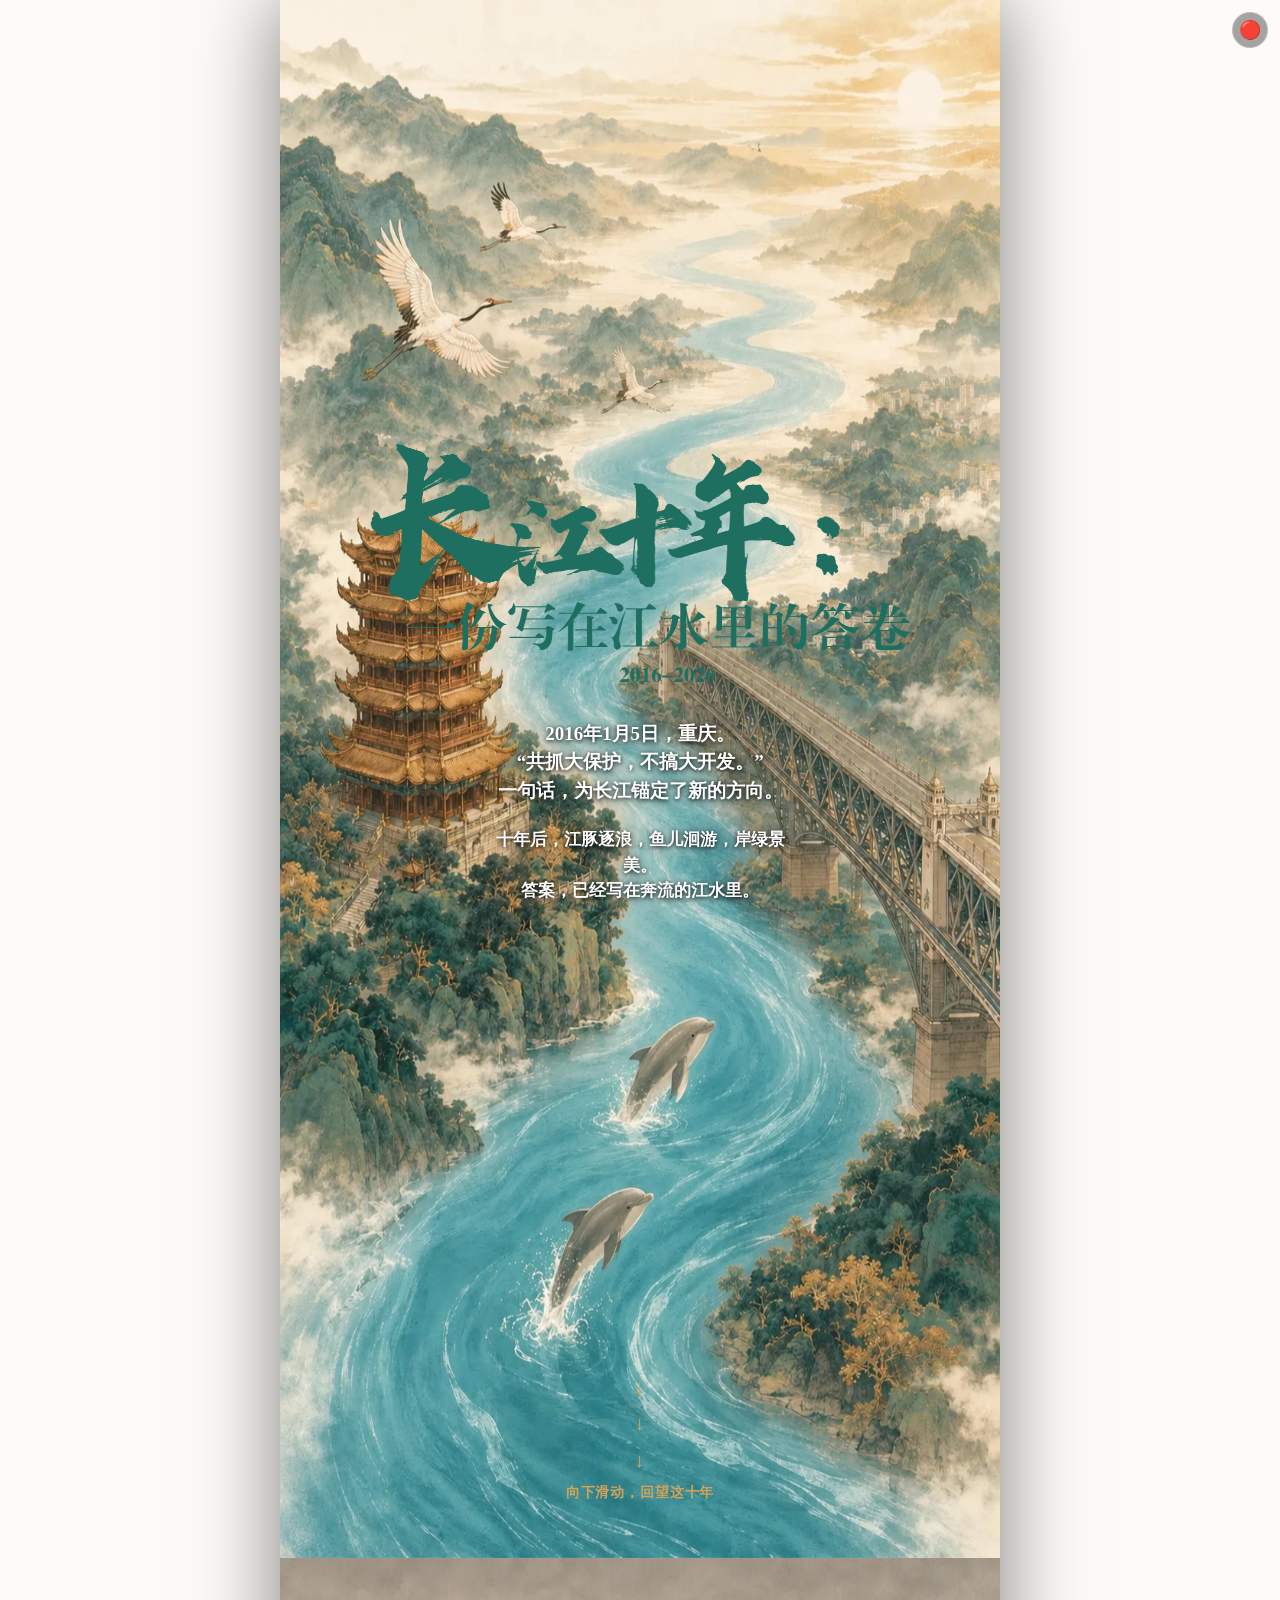
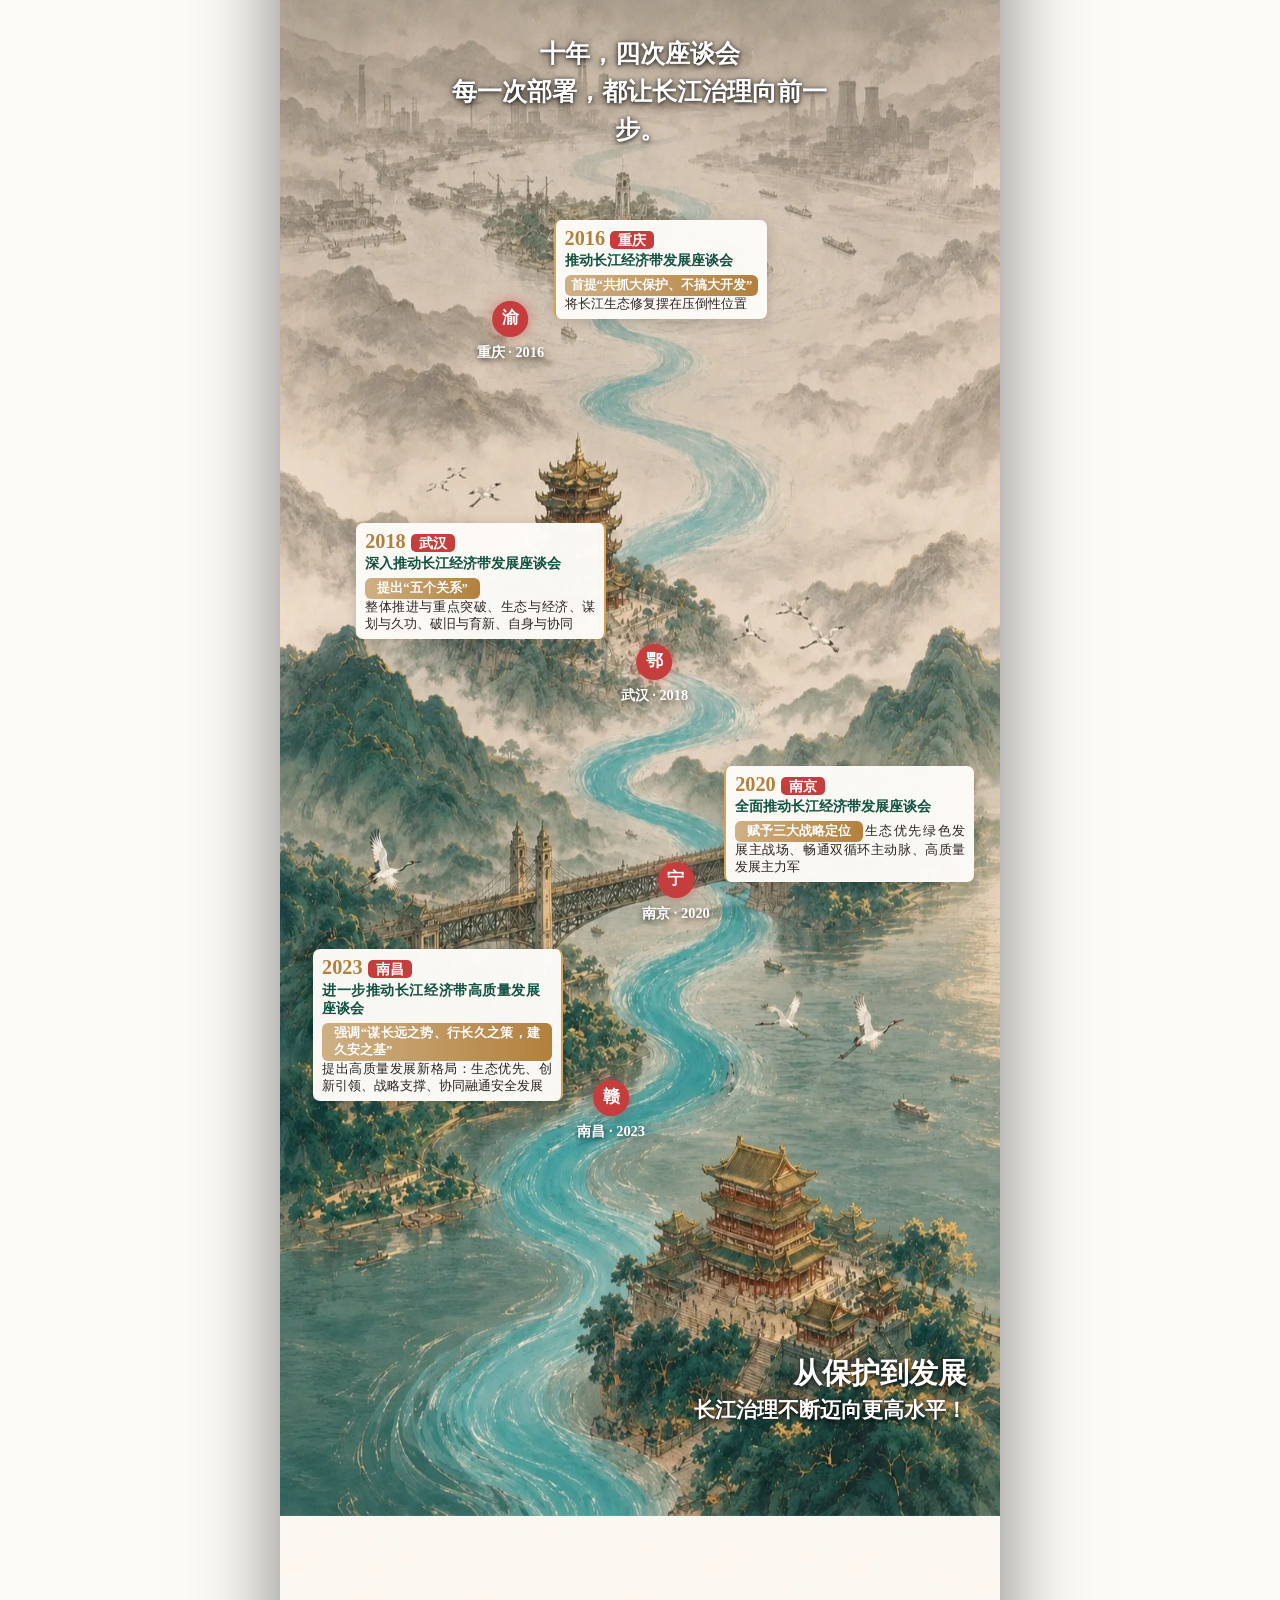
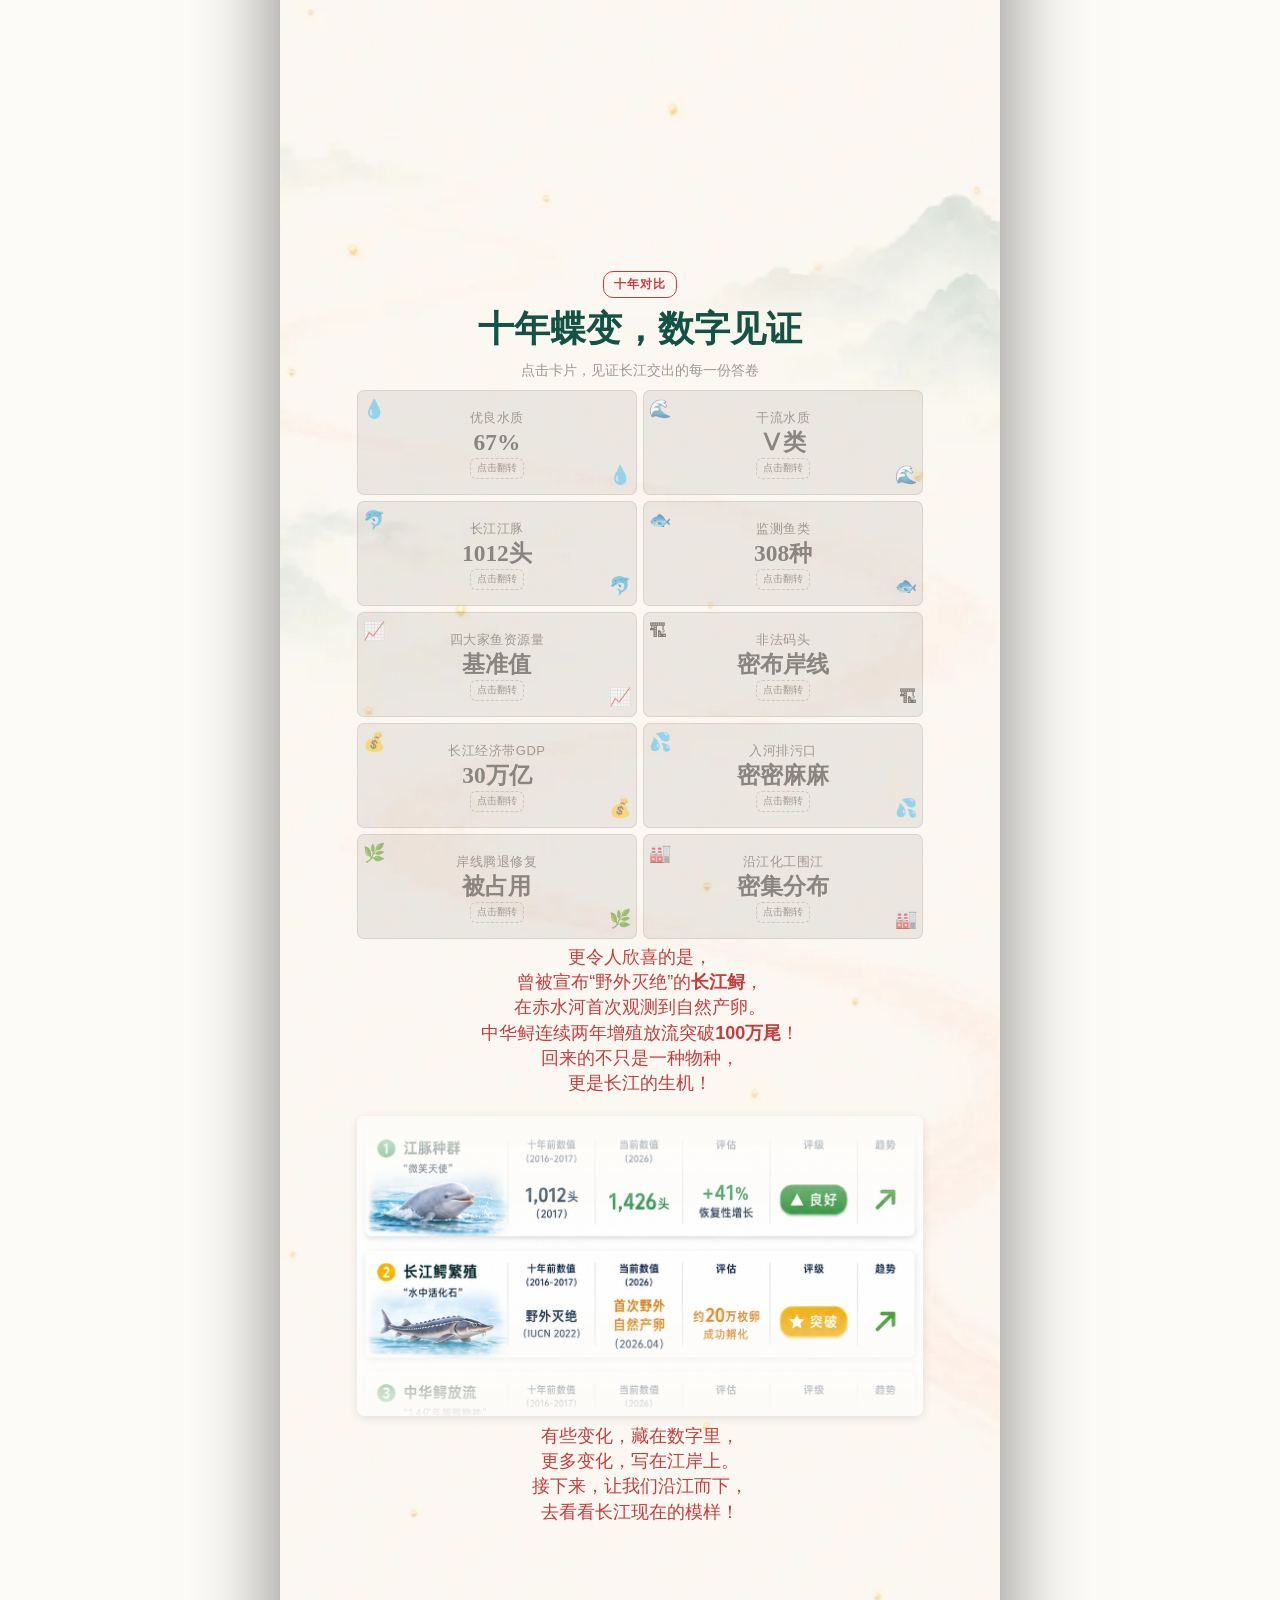
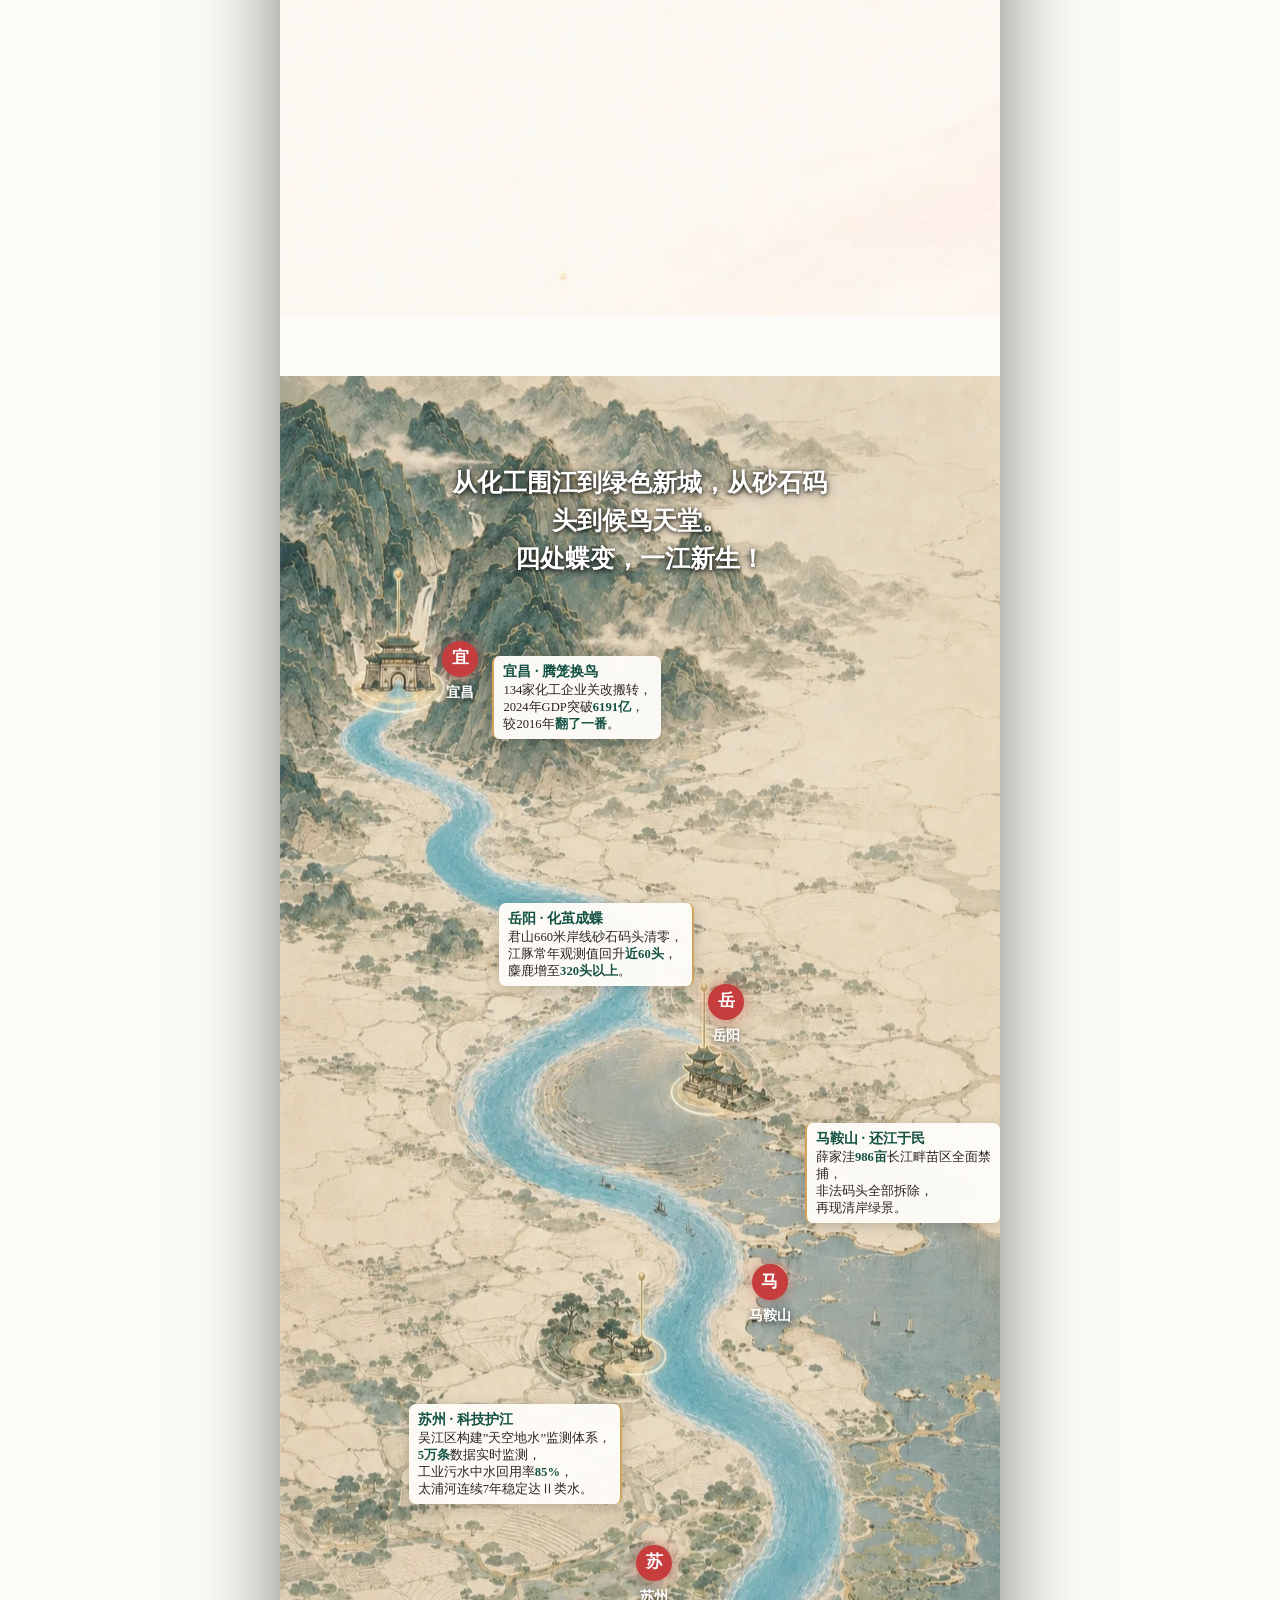
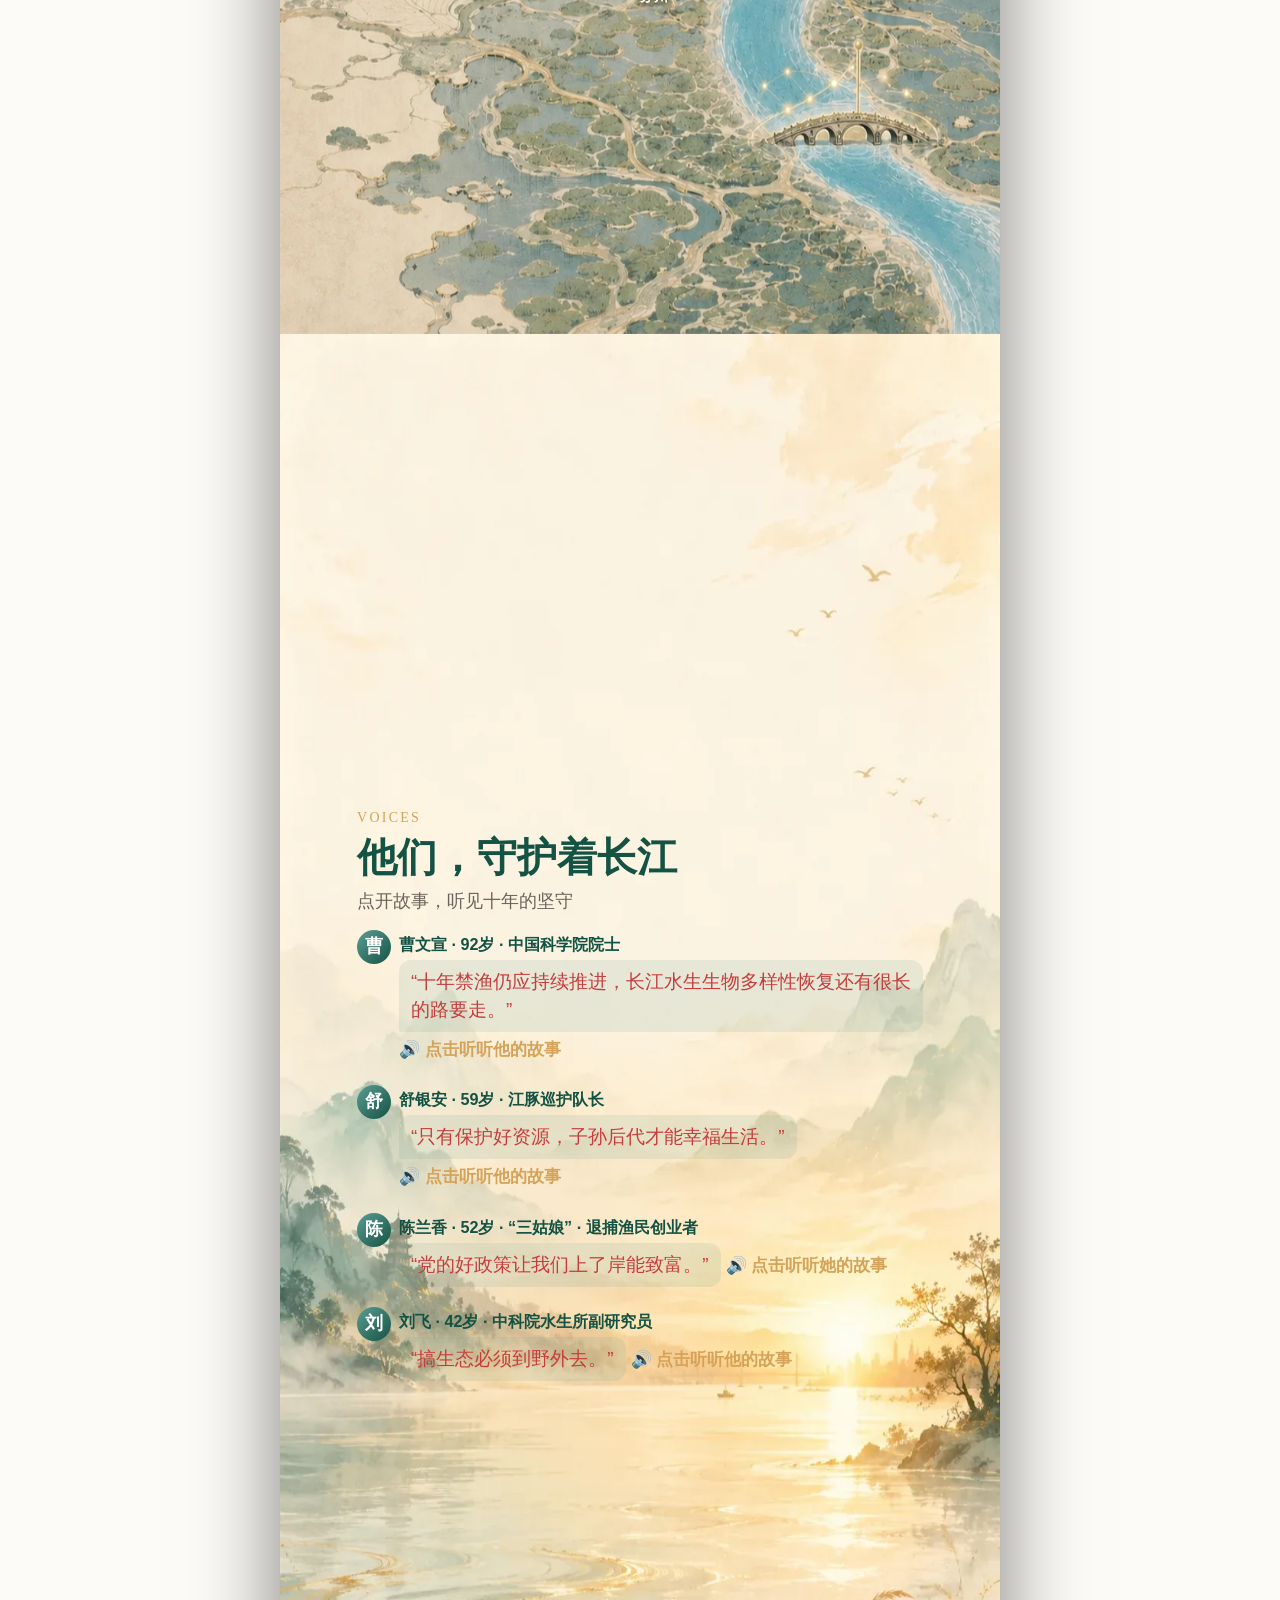
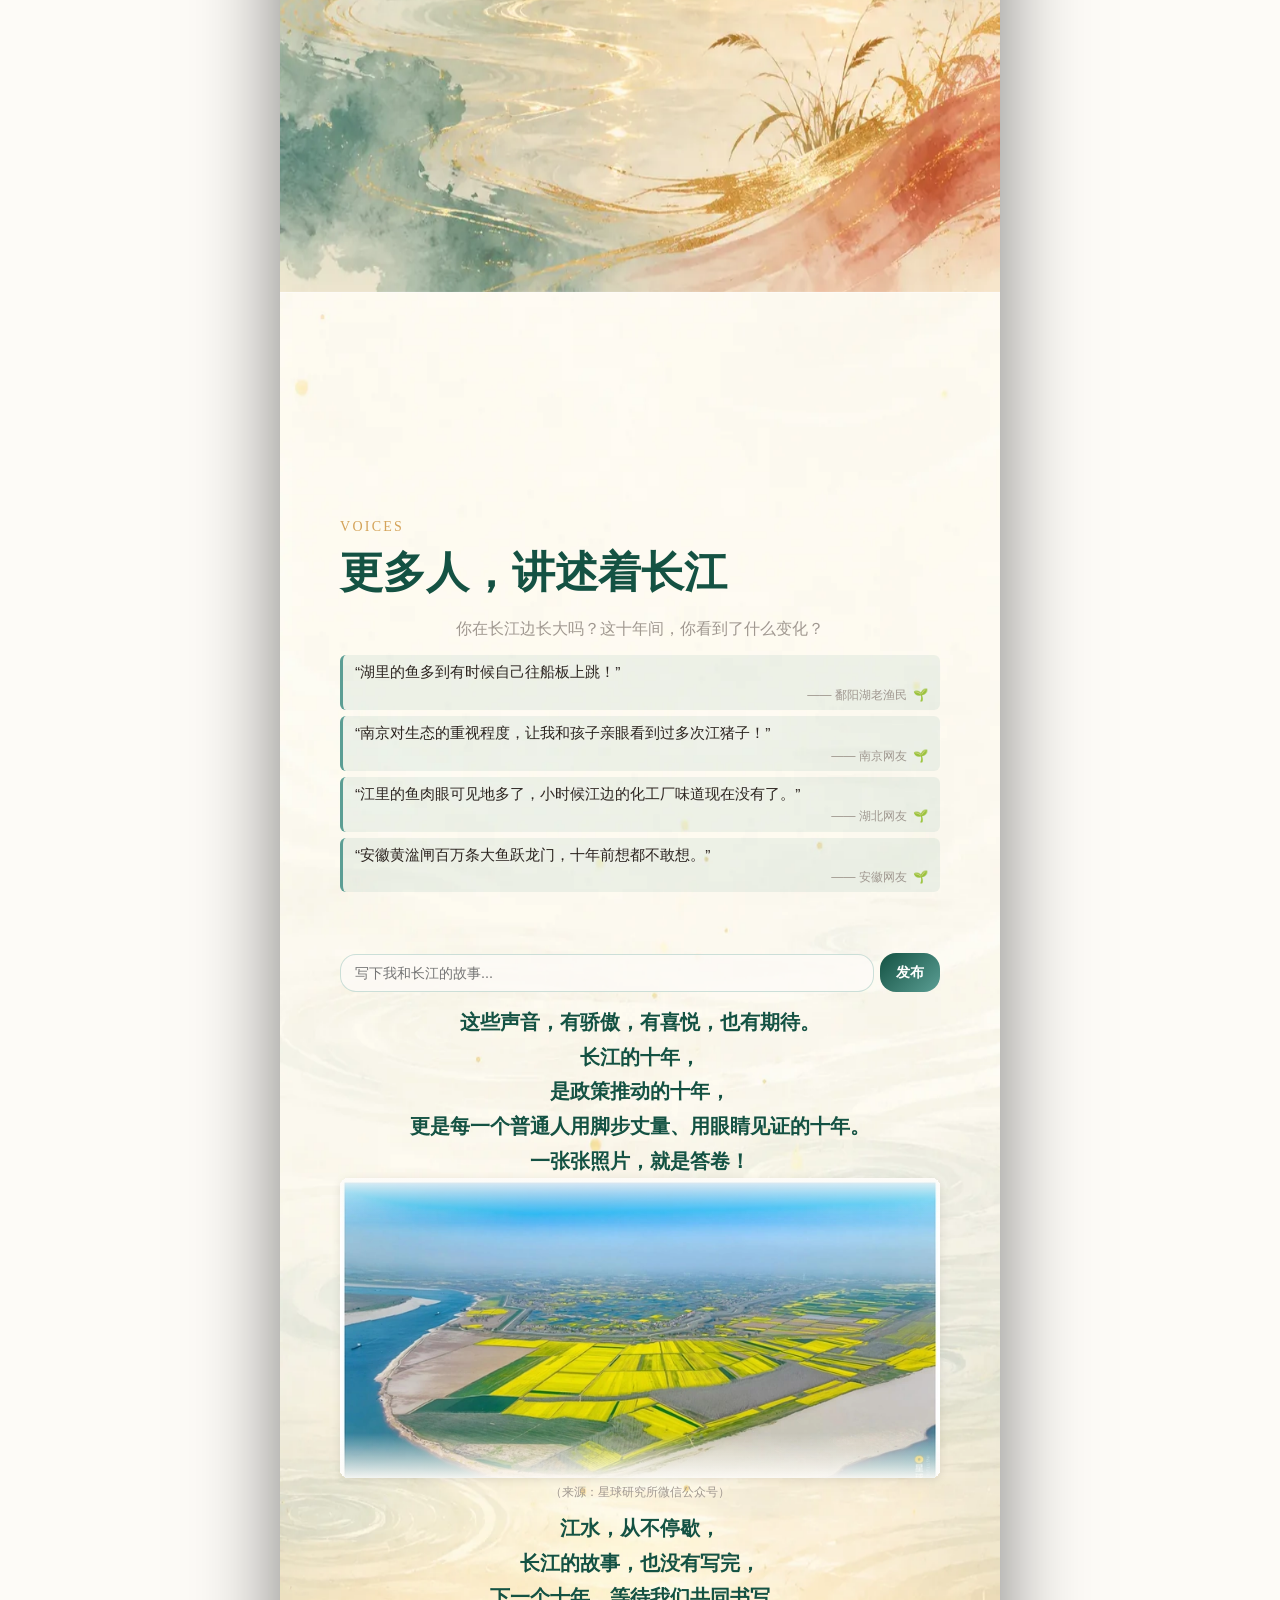
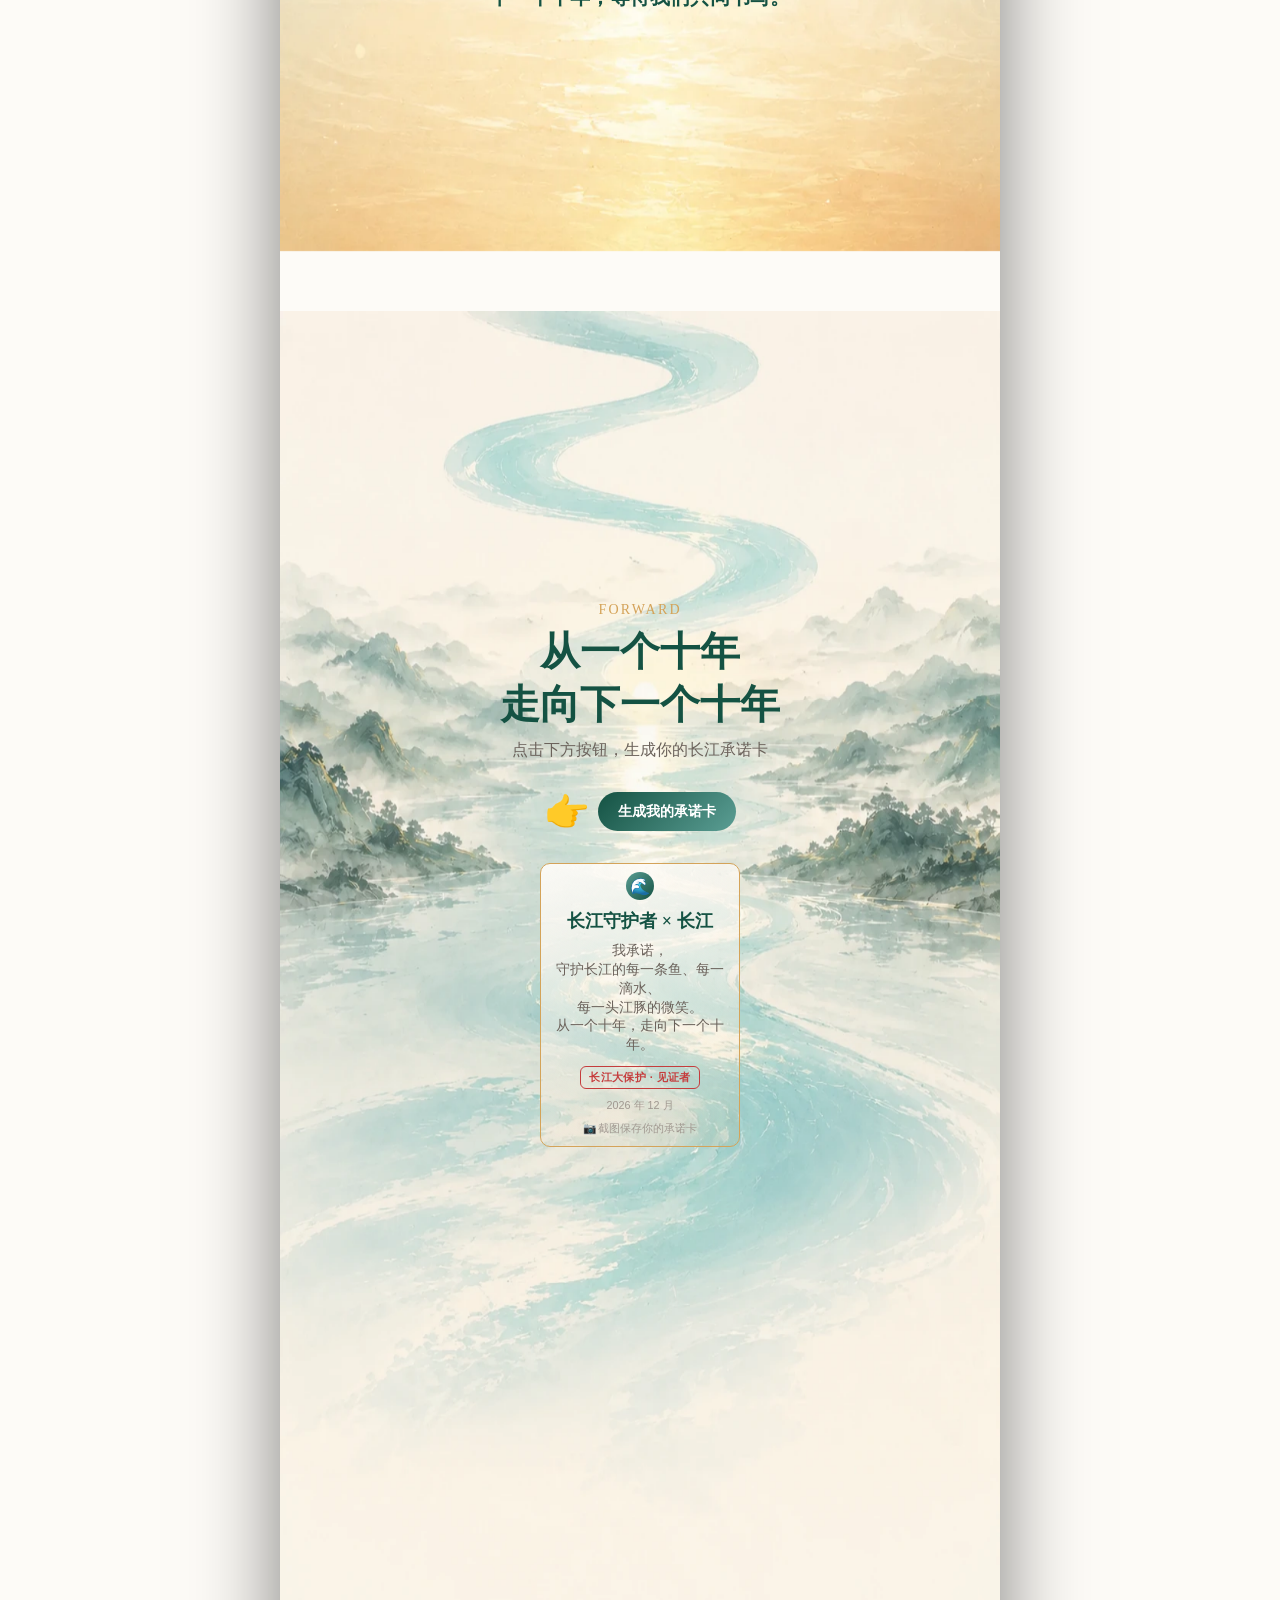
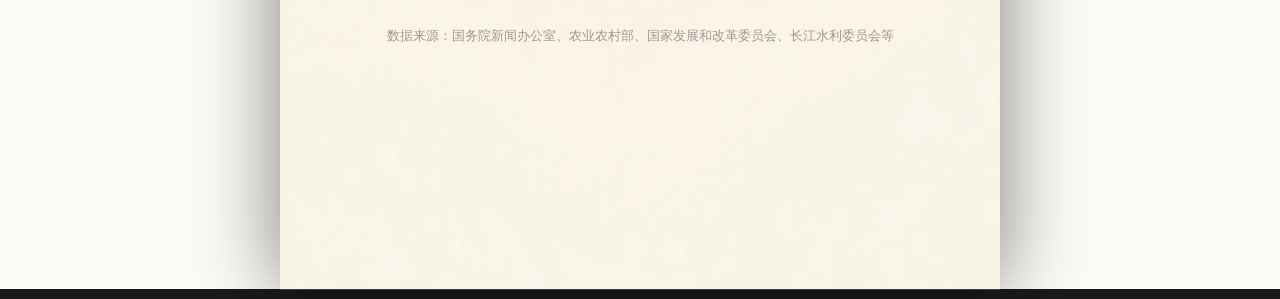
==== commit fc164f77: "fix: 手动点击后禁用滑动自动触发" ====
--- a/index.html
+++ b/index.html
@@ -12,11 +12,6 @@
 <title>长江十年：一份写在江水里的答卷</title>
 <link rel="preload" as="image" href="assets/p1.webp?v=2">
 <link rel="preload" as="image" href="assets/p2.webp?v=2">
-<link rel="preload" as="image" href="assets/p3.webp">
-<link rel="preload" as="image" href="assets/p4.webp?v=2">
-<link rel="preload" as="image" href="assets/p5.webp">
-<link rel="preload" as="image" href="assets/p6.webp">
-<link rel="preload" as="image" href="assets/p7.webp?v=2">
 <link rel="icon" href="data:,">
 <style>
 /* Loading overlay — blocks all interaction */
@@ -566,7 +561,7 @@
     <!-- Plan A: Promise card -->
     <div class="reveal reveal-d2"><div class="promise-input">
       <span class="poke-finger"><span>👆</span></span>
-      <button onclick="makePromise()">生成我的承诺卡</button>
+      <button onclick="p7manual=true;makePromise()">生成我的承诺卡</button>
     </div></div>
 
     <div class="promise-card" id="promiseCard">
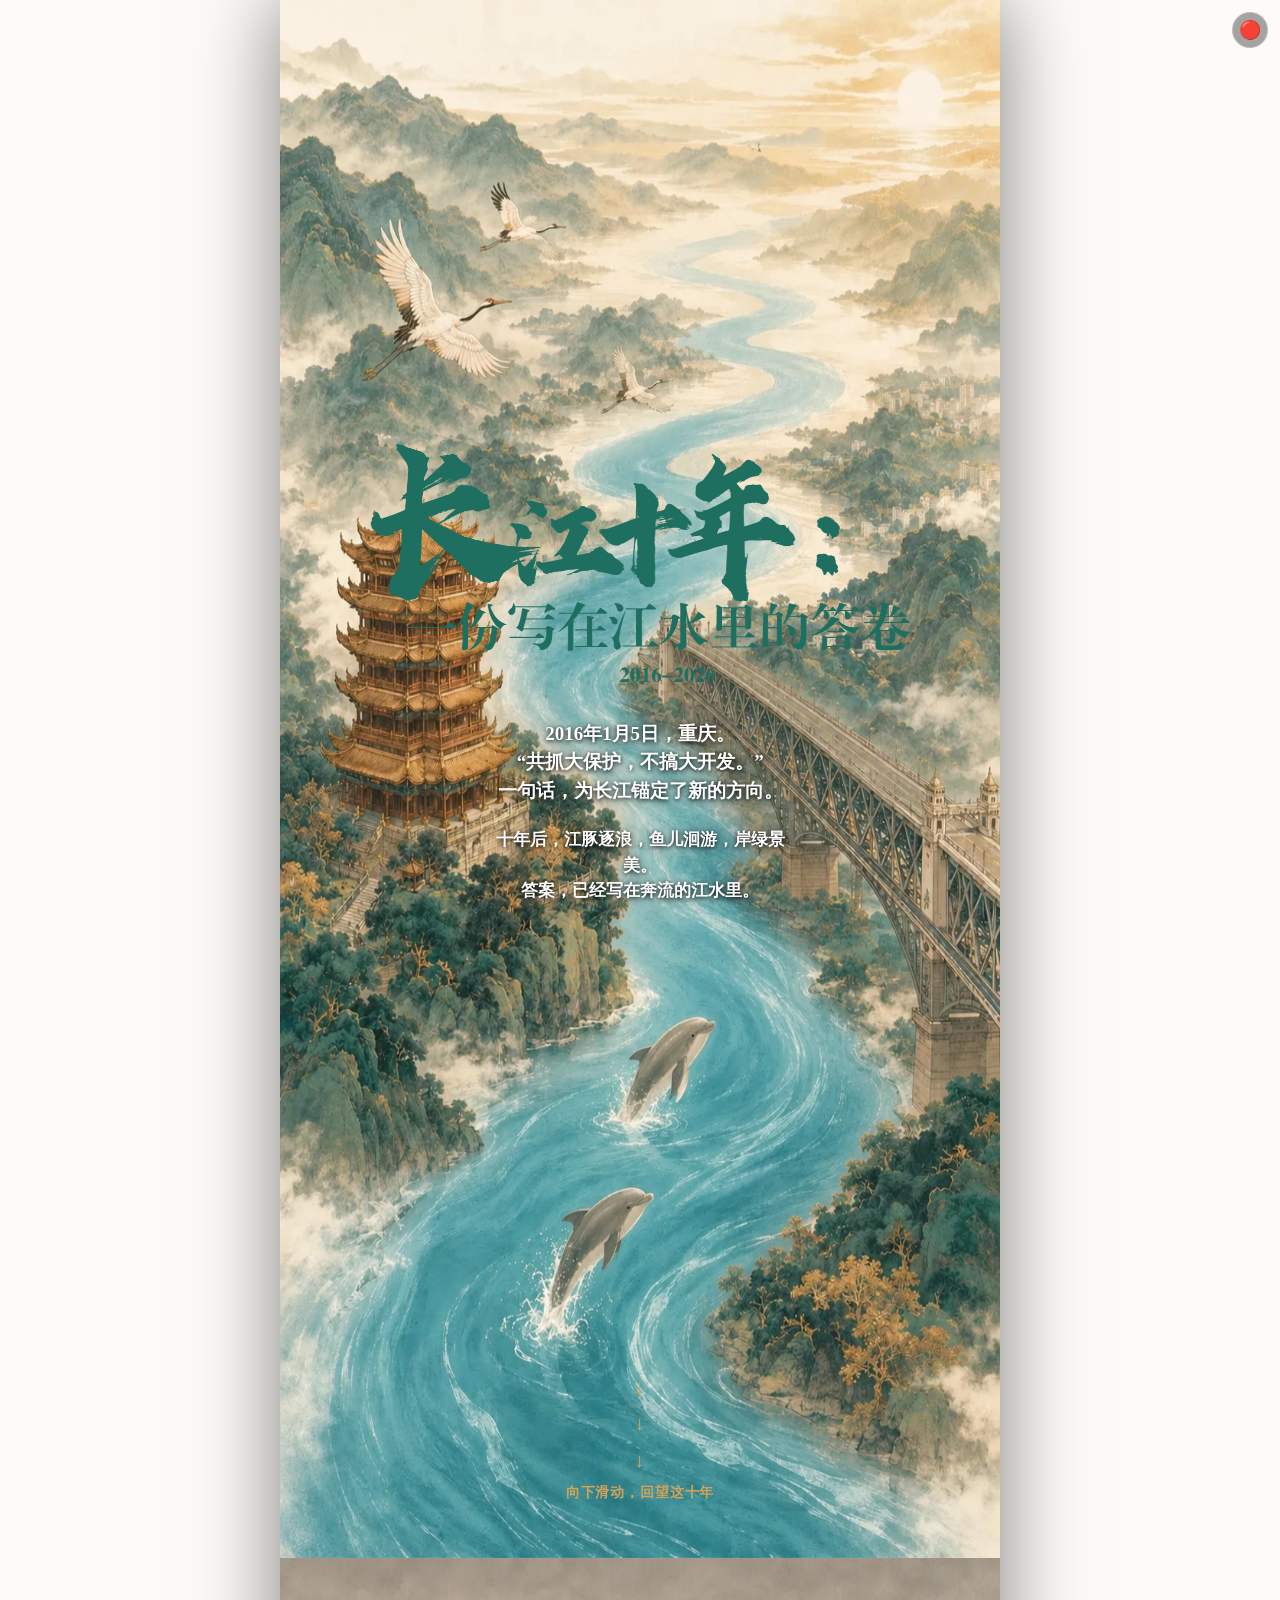
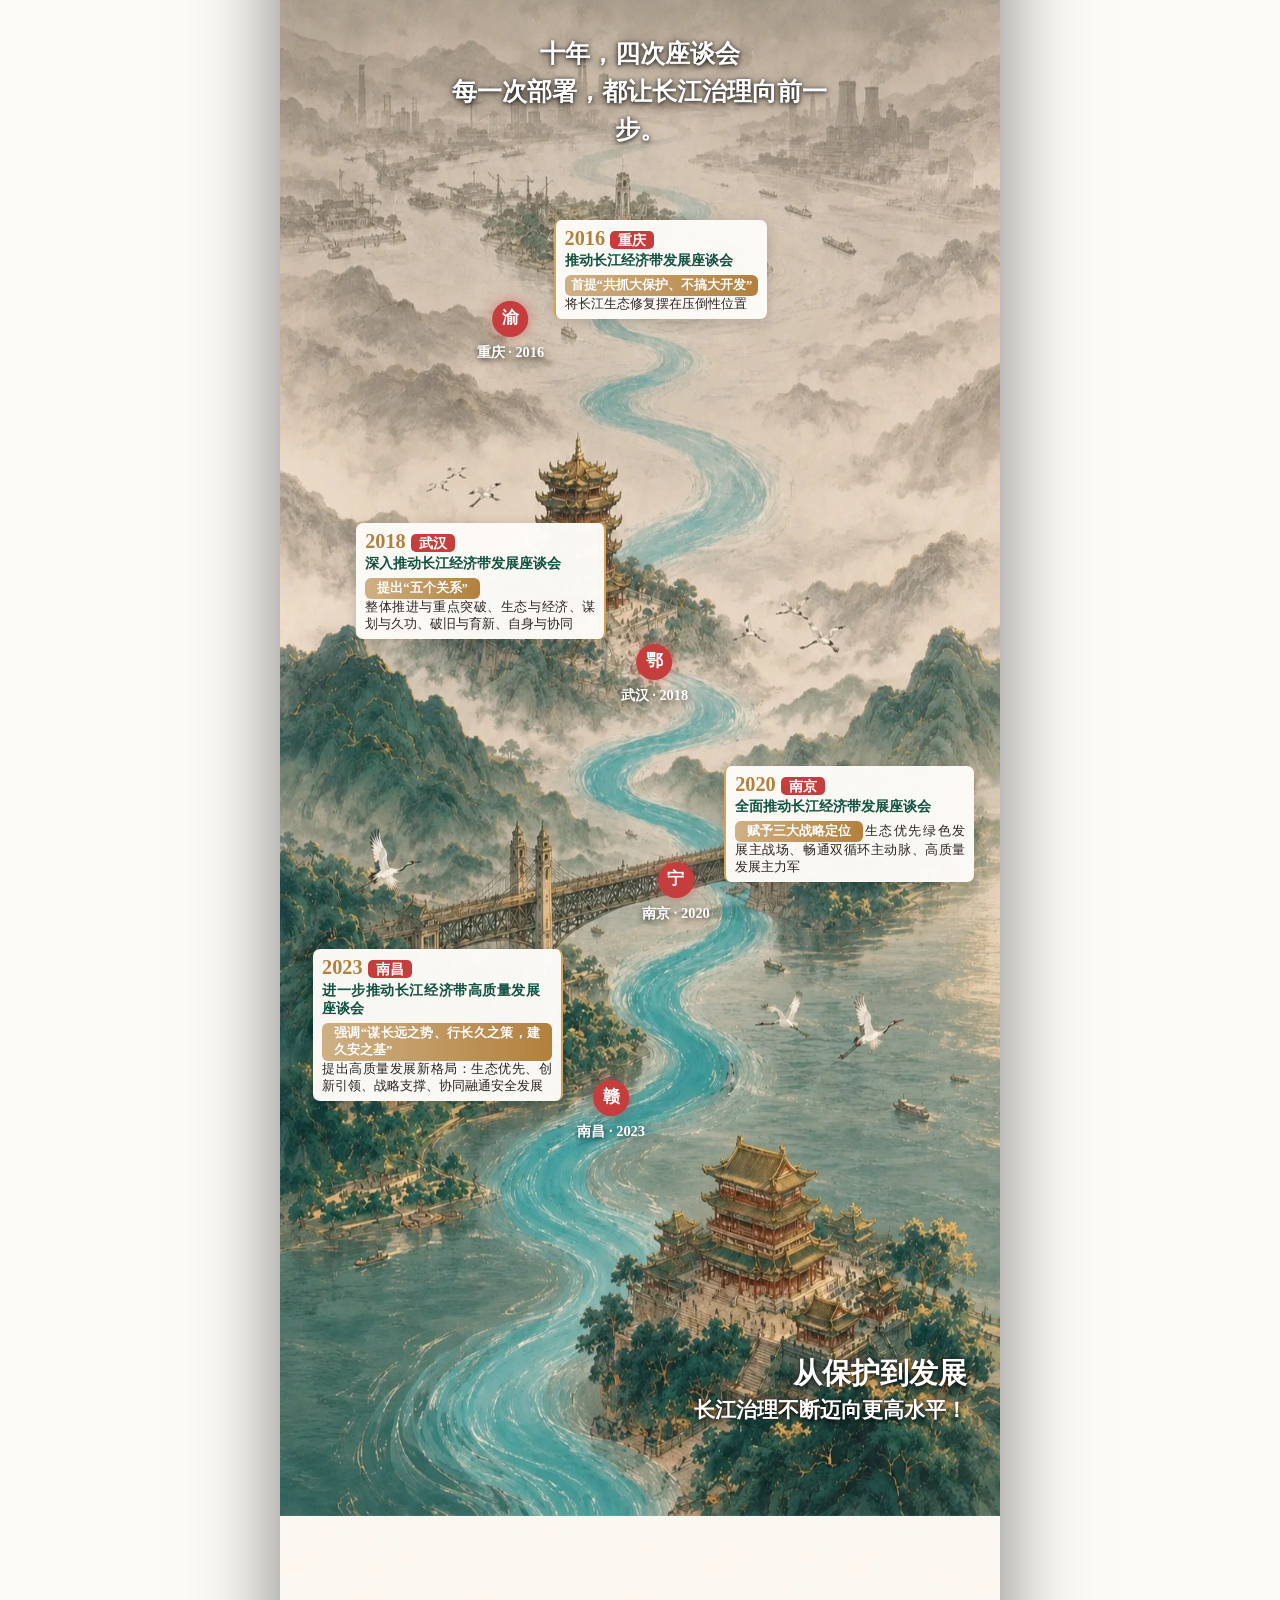
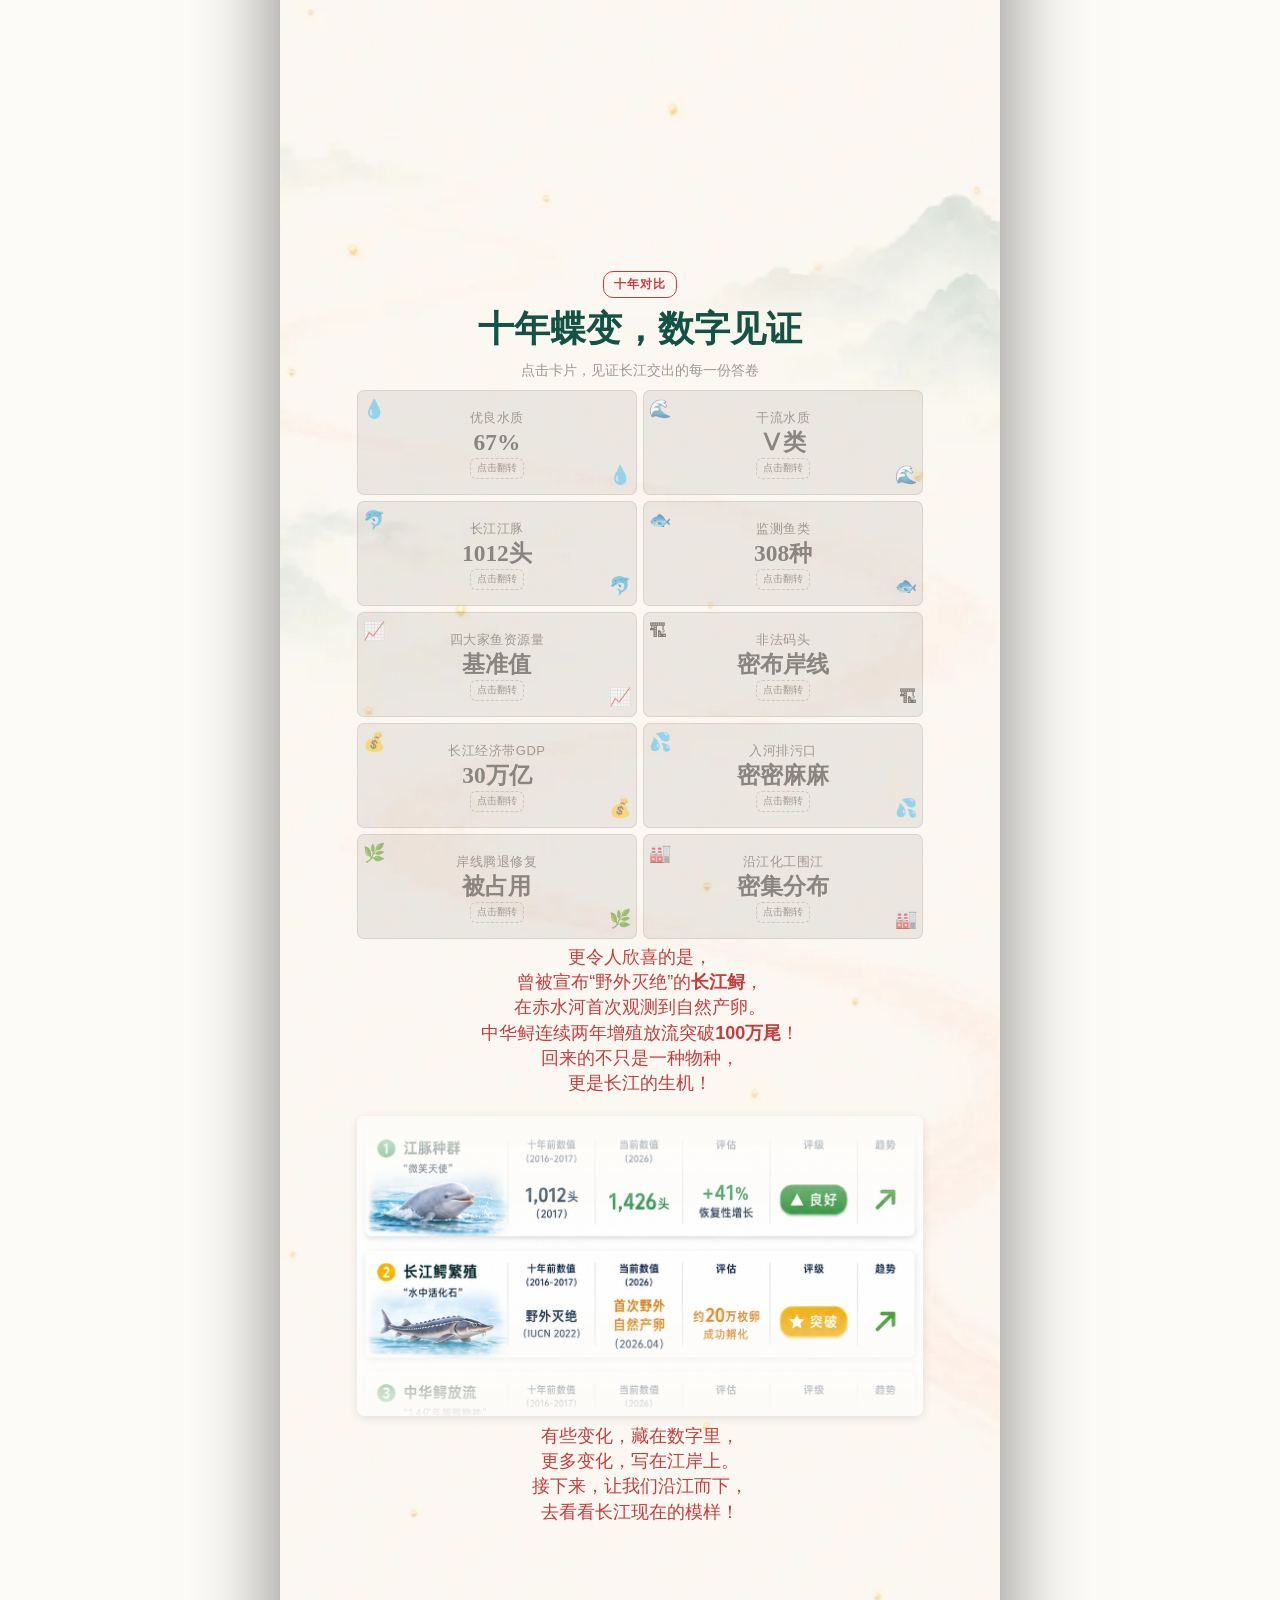
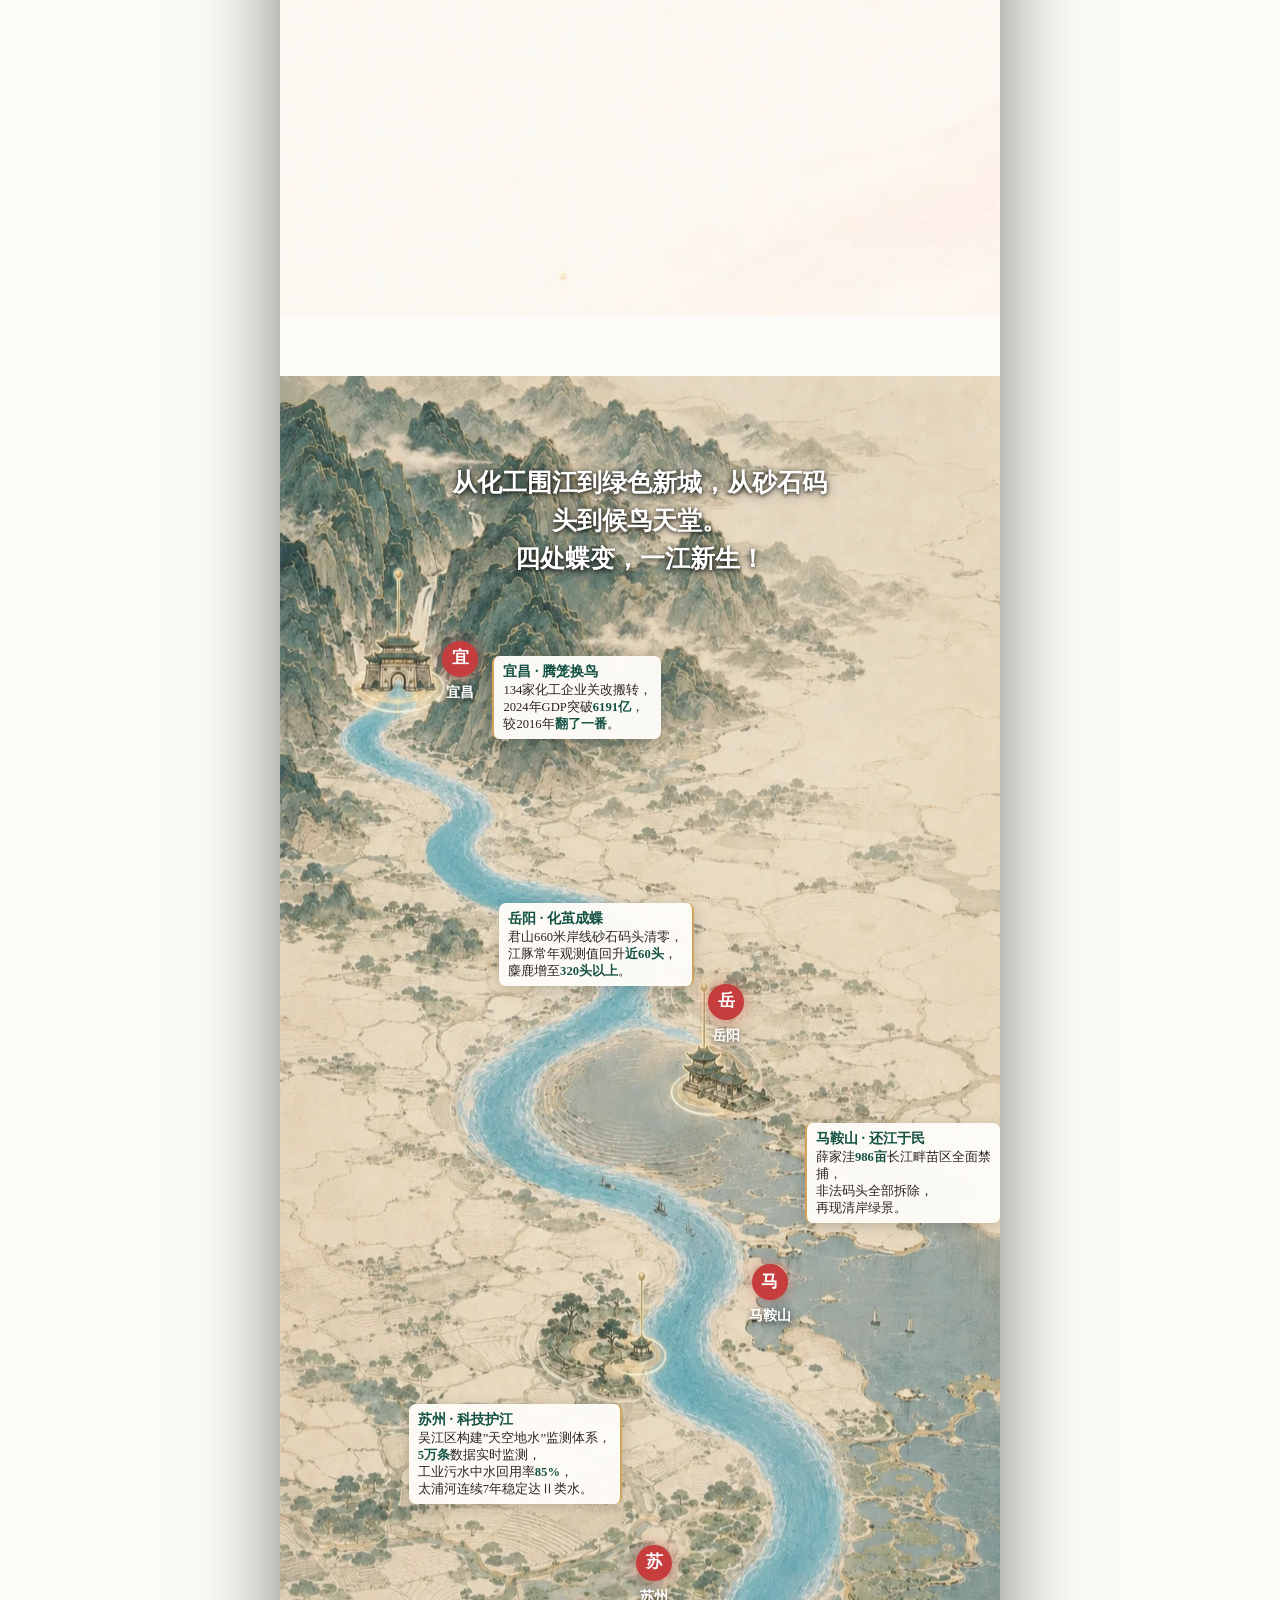
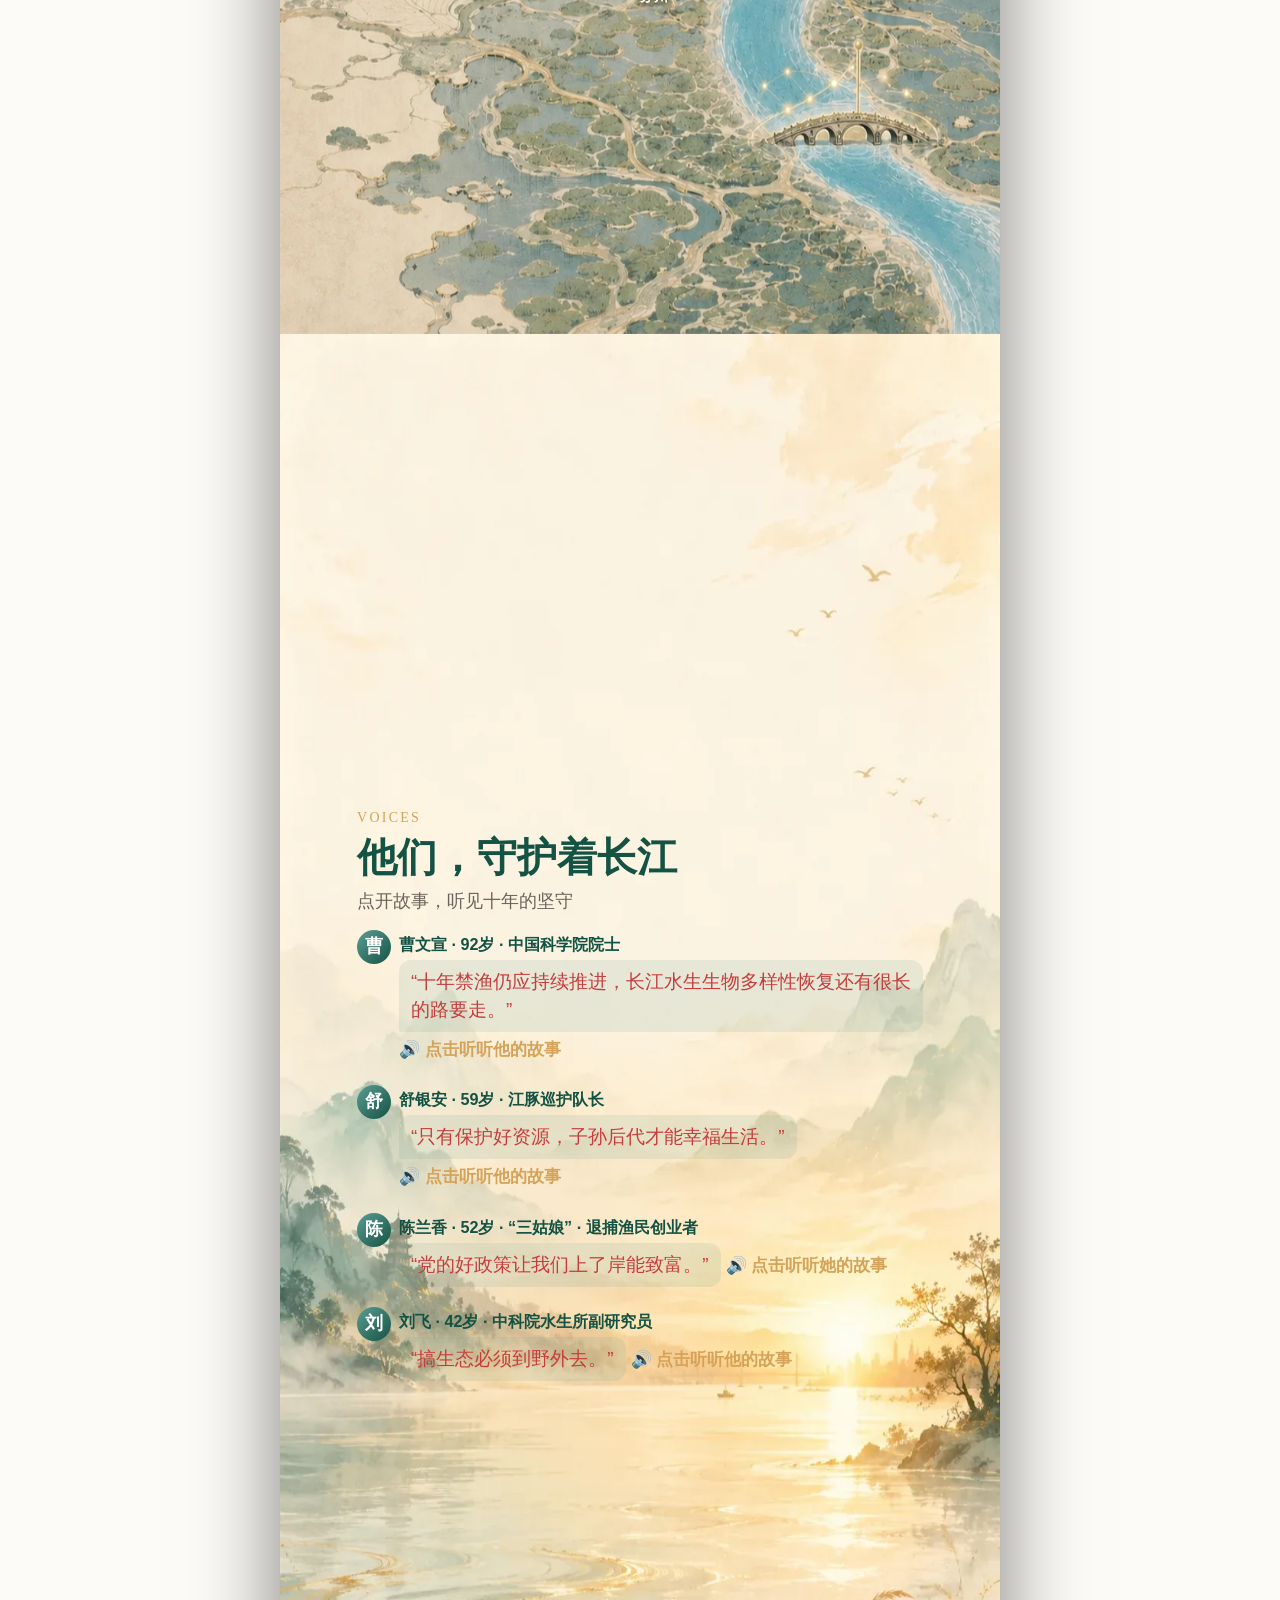
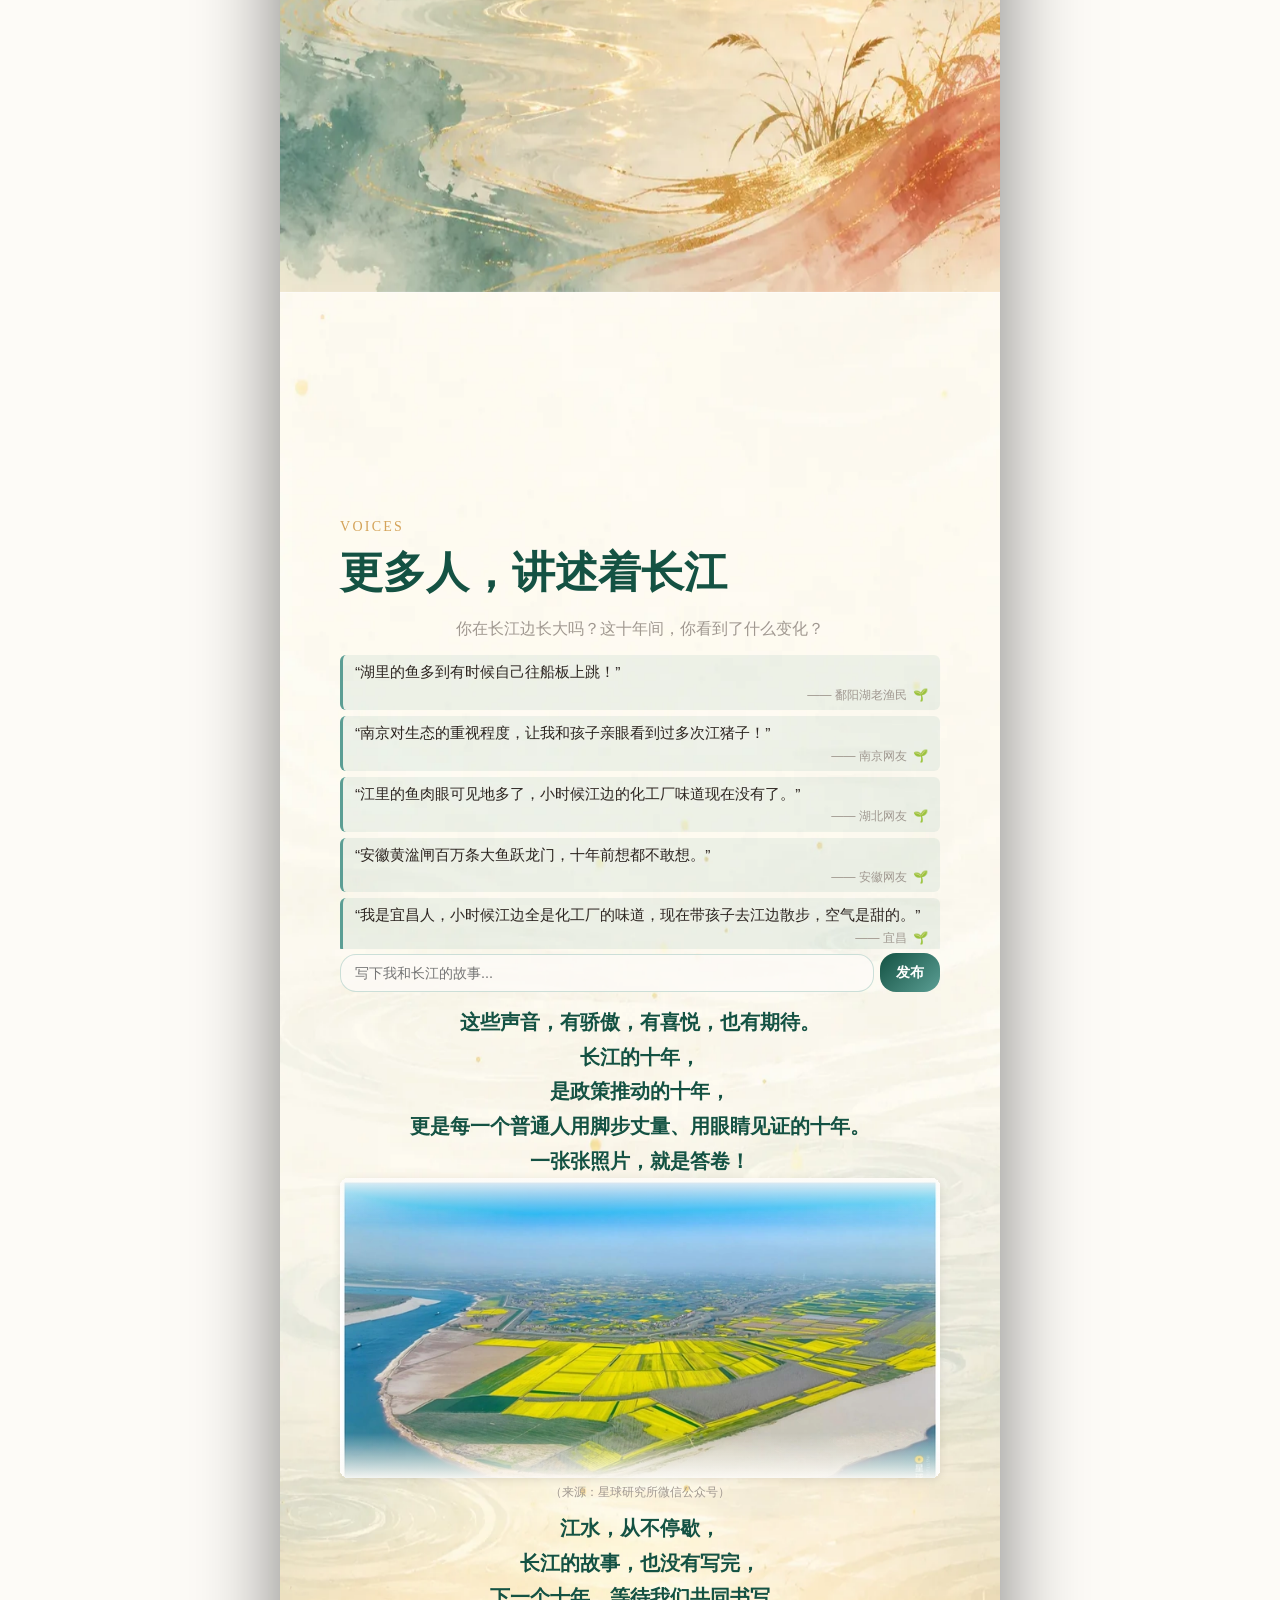
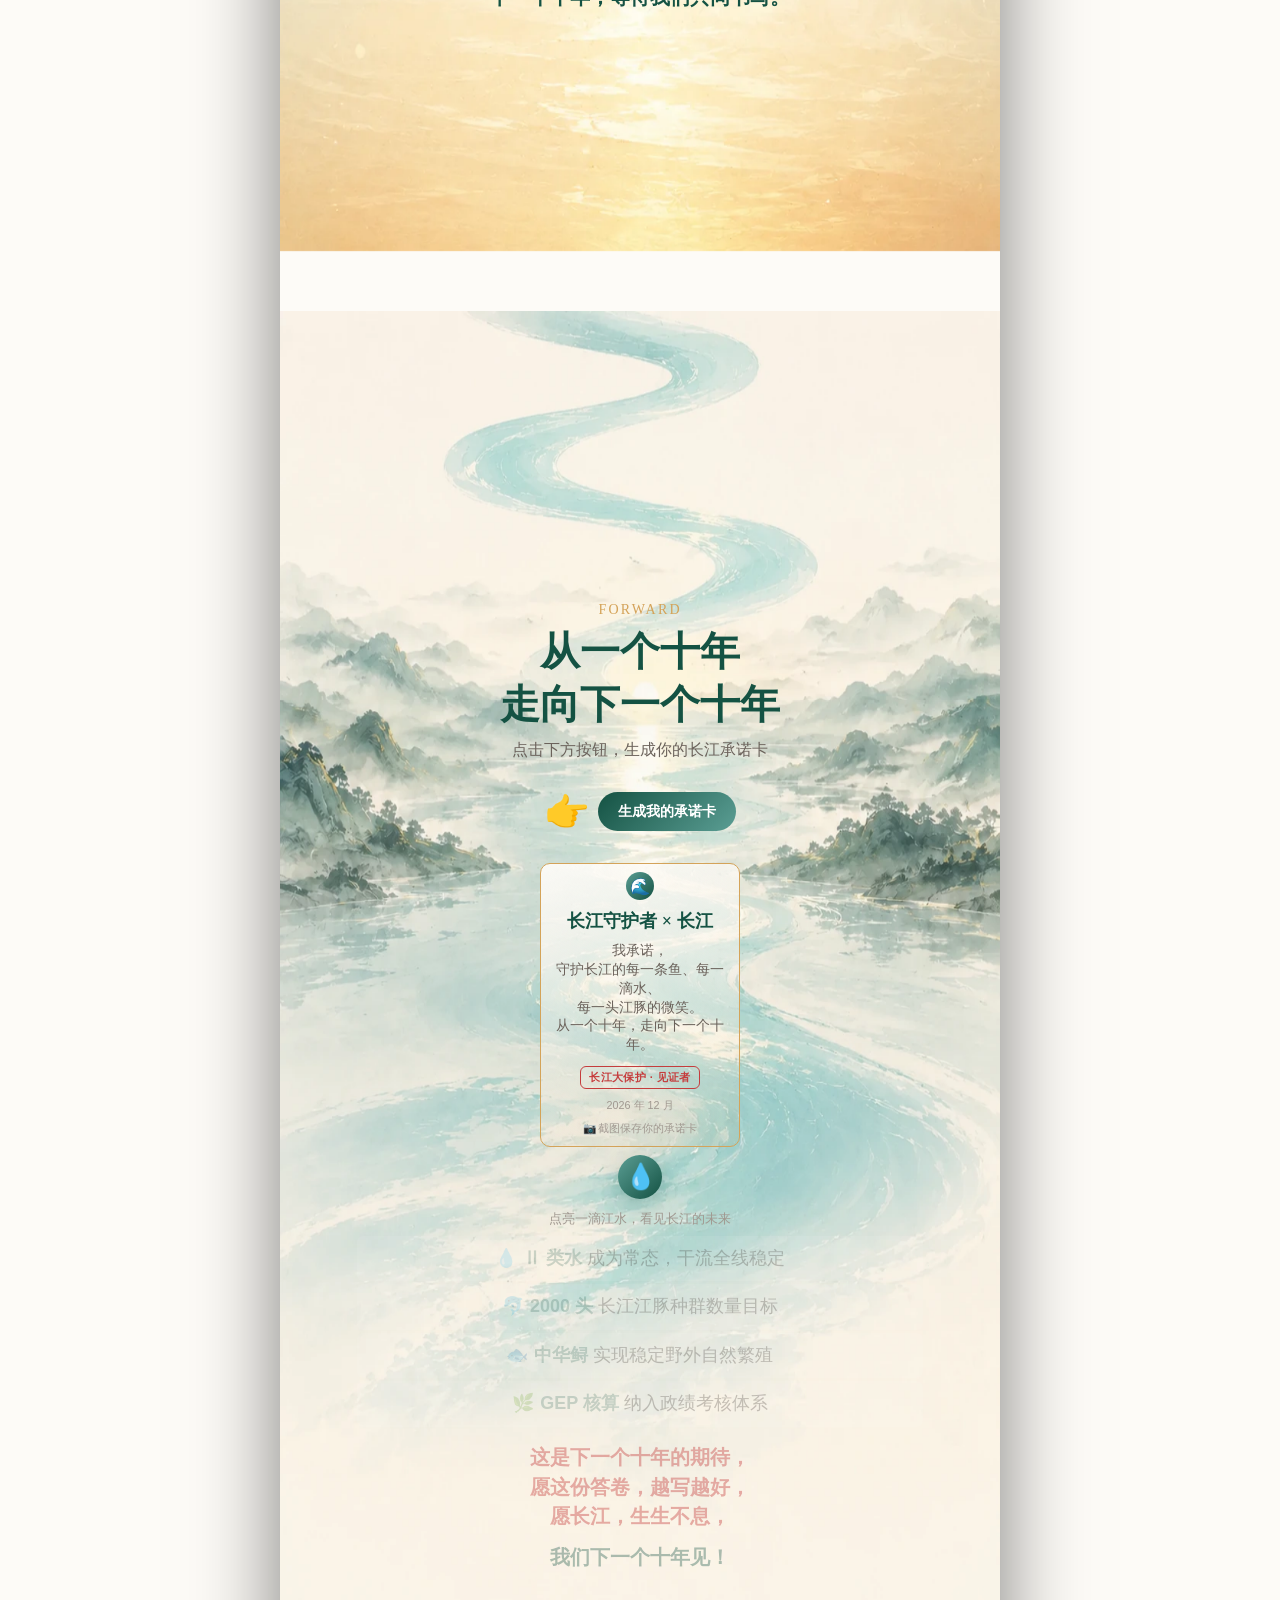
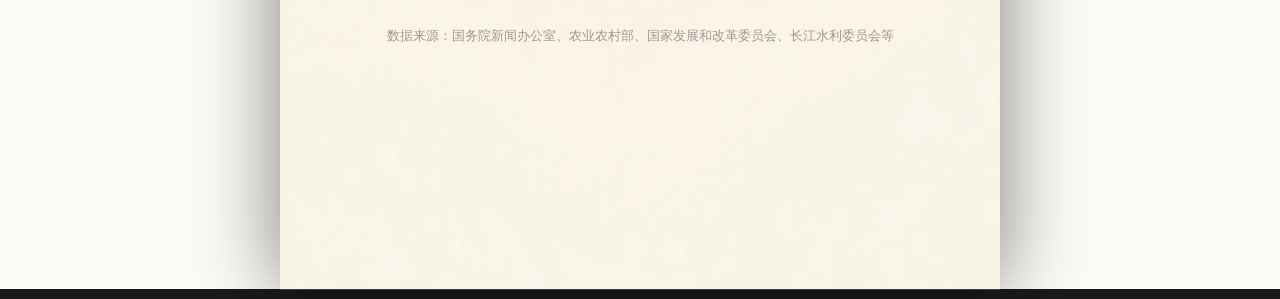
==== commit 014b06cf: "perf: 留言舞台加快3倍—动画0.8s+延迟0.12s间隔" ====
--- a/index.html
+++ b/index.html
@@ -472,61 +472,61 @@
       <div class="comment-card pos stage-item" data-delay="0">
         “湖里的鱼多到有时候自己往船板上跳！”<div class="card-user">—— 鄱阳湖老渔民<span class="card-tag">🌱</span></div>
       </div>
-      <div class="comment-card pos stage-item" data-delay="0.3">
+      <div class="comment-card pos stage-item" data-delay="0.12">
         “南京对生态的重视程度，让我和孩子亲眼看到过多次江猪子！”<div class="card-user">—— 南京网友<span class="card-tag">🌱</span></div>
       </div>
+      <div class="comment-card pos stage-item" data-delay="0.24">
+        “江里的鱼肉眼可见地多了，小时候江边的化工厂味道现在没有了。”<div class="card-user">—— 湖北网友<span class="card-tag">🌱</span></div>
+      </div>
+      <div class="comment-card pos stage-item" data-delay="0.36">
+        “安徽黄湓闸百万条大鱼跃龙门，十年前想都不敢想。”<div class="card-user">—— 安徽网友<span class="card-tag">🌱</span></div>
+      </div>
+      <div class="comment-card pos stage-item" data-delay="0.48">
+        “我是宜昌人，小时候江边全是化工厂的味道，现在带孩子去江边散步，空气是甜的。”<div class="card-user">—— 宜昌<span class="card-tag">🌱</span></div>
+      </div>
       <div class="comment-card pos stage-item" data-delay="0.6">
-        “江里的鱼肉眼可见地多了，小时候江边的化工厂味道现在没有了。”<div class="card-user">—— 湖北网友<span class="card-tag">🌱</span></div>
-      </div>
-      <div class="comment-card pos stage-item" data-delay="0.9">
-        “安徽黄湓闸百万条大鱼跃龙门，十年前想都不敢想。”<div class="card-user">—— 安徽网友<span class="card-tag">🌱</span></div>
+        “去年在南京滨江亲眼看到了江豚！第一次！激动得差点掉水里。”<div class="card-user">—— 南京<span class="card-tag">🌱</span></div>
+      </div>
+      <div class="comment-card pos stage-item" data-delay="0.72">
+        “武汉江滩越来越美了，芦苇荡里的候鸟一年比一年多。”<div class="card-user">—— 武汉市民<span class="card-tag">🌱</span></div>
+      </div>
+      <div class="comment-card pos stage-item" data-delay="0.84">
+        “长江十年禁渔真的有效，我们渔民转产上岸，日子越过越踏实。”<div class="card-user">—— 重庆退捕渔民<span class="card-tag">🌱</span></div>
+      </div>
+      <div class="comment-card pos stage-item" data-delay="0.96">
+        “在赤水河边散步，水质清澈见底，不敢相信这是十年间的变化。”<div class="card-user">—— 赤水市民<span class="card-tag">🌱</span></div>
+      </div>
+      <div class="comment-card pos stage-item" data-delay="1.08">
+        “马鞍山滨江公园现在是网红打卡地，以前这里全是砂石码头。”<div class="card-user">—— 马鞍山<span class="card-tag">🌱</span></div>
       </div>
       <div class="comment-card pos stage-item" data-delay="1.2">
-        “我是宜昌人，小时候江边全是化工厂的味道，现在带孩子去江边散步，空气是甜的。”<div class="card-user">—— 宜昌<span class="card-tag">🌱</span></div>
-      </div>
-      <div class="comment-card pos stage-item" data-delay="1.5">
-        “去年在南京滨江亲眼看到了江豚！第一次！激动得差点掉水里。”<div class="card-user">—— 南京<span class="card-tag">🌱</span></div>
+        “我是摄影爱好者，这几年拍到的江豚次数明显增多了。”<div class="card-user">—— 镇江摄影师<span class="card-tag">🌱</span></div>
+      </div>
+      <div class="comment-card pos stage-item" data-delay="1.32">
+        “长江保护修复让洞庭湖重现了碧波万顷，候鸟回来了！”<div class="card-user">—— 岳阳网友<span class="card-tag">🌱</span></div>
+      </div>
+      <div class="comment-card pos stage-item" data-delay="1.44">
+        “十年前江边不敢走近，气味难闻。现在在滨江栈道上晨跑成了习惯。”<div class="card-user">—— 九江<span class="card-tag">🌱</span></div>
+      </div>
+      <div class="comment-card pos stage-item" data-delay="1.56">
+        “麋鹿种群从几十头增长到几百头，石首保护区的生态越来越好。”<div class="card-user">—— 石首巡护员<span class="card-tag">🌱</span></div>
+      </div>
+      <div class="comment-card pos stage-item" data-delay="1.68">
+        “在崇明东滩看到了东方白鹳，数量比记忆中多了很多。”<div class="card-user">—— 上海观鸟人<span class="card-tag">🌱</span></div>
       </div>
       <div class="comment-card pos stage-item" data-delay="1.8">
-        “武汉江滩越来越美了，芦苇荡里的候鸟一年比一年多。”<div class="card-user">—— 武汉市民<span class="card-tag">🌱</span></div>
-      </div>
-      <div class="comment-card pos stage-item" data-delay="2.1">
-        “长江十年禁渔真的有效，我们渔民转产上岸，日子越过越踏实。”<div class="card-user">—— 重庆退捕渔民<span class="card-tag">🌱</span></div>
-      </div>
-      <div class="comment-card pos stage-item" data-delay="2.4">
-        “在赤水河边散步，水质清澈见底，不敢相信这是十年间的变化。”<div class="card-user">—— 赤水市民<span class="card-tag">🌱</span></div>
-      </div>
-      <div class="comment-card pos stage-item" data-delay="2.7">
-        “马鞍山滨江公园现在是网红打卡地，以前这里全是砂石码头。”<div class="card-user">—— 马鞍山<span class="card-tag">🌱</span></div>
-      </div>
-      <div class="comment-card pos stage-item" data-delay="3">
-        “我是摄影爱好者，这几年拍到的江豚次数明显增多了。”<div class="card-user">—— 镇江摄影师<span class="card-tag">🌱</span></div>
-      </div>
-      <div class="comment-card pos stage-item" data-delay="3.3">
-        “长江保护修复让洞庭湖重现了碧波万顷，候鸟回来了！”<div class="card-user">—— 岳阳网友<span class="card-tag">🌱</span></div>
-      </div>
-      <div class="comment-card pos stage-item" data-delay="3.6">
-        “十年前江边不敢走近，气味难闻。现在在滨江栈道上晨跑成了习惯。”<div class="card-user">—— 九江<span class="card-tag">🌱</span></div>
-      </div>
-      <div class="comment-card pos stage-item" data-delay="3.9">
-        “麋鹿种群从几十头增长到几百头，石首保护区的生态越来越好。”<div class="card-user">—— 石首巡护员<span class="card-tag">🌱</span></div>
-      </div>
-      <div class="comment-card pos stage-item" data-delay="4.2">
-        “在崇明东滩看到了东方白鹳，数量比记忆中多了很多。”<div class="card-user">—— 上海观鸟人<span class="card-tag">🌱</span></div>
-      </div>
-      <div class="comment-card pos stage-item" data-delay="4.5">
         “宜昌化工企业搬迁后，空气质量好了，长江水也清了。”<div class="card-user">—— 宜昌市民<span class="card-tag">🌱</span></div>
       </div>
-      <div class="comment-card pos stage-item" data-delay="4.8">
+      <div class="comment-card pos stage-item" data-delay="1.92">
         “小时候爷爷说长江里的中华鲟快没了，现在又看到了希望。”<div class="card-user">—— 荆州<span class="card-tag">🌱</span></div>
       </div>
-      <div class="comment-card pos stage-item" data-delay="5.1">
+      <div class="comment-card pos stage-item" data-delay="2.04">
         “长江大保护不只是口号，我们身边的变化就是最好的答卷。”<div class="card-user">—— 重庆志愿者<span class="card-tag">🌱</span></div>
       </div>
-      <div class="comment-card pos stage-item" data-delay="5.4">
+      <div class="comment-card pos stage-item" data-delay="2.16">
         “从上游到入海口，长江重新有了生机勃勃的样子。”<div class="card-user">—— 南通网友<span class="card-tag">🌱</span></div>
       </div>
-      <div class="comment-card pos stage-item" data-delay="5.7">
+      <div class="comment-card pos stage-item" data-delay="2.28">
         “十年来参与植树护岸，看着小树苗长成防护林，特别有成就感。”<div class="card-user">—— 泸州环保义工<span class="card-tag">🌱</span></div>
       </div>
     </div>
--- a/styles.css
+++ b/styles.css
@@ -495,7 +495,7 @@
 }
 .stage-item{
   opacity:0;transform:translateY(40px);
-  transition:opacity 3s ease-out,transform 3s ease-out;
+  transition:opacity 0.8s ease-out,transform 0.8s ease-out;
 }
 .stage-item.in{opacity:1;transform:translateY(0)}
 .comment-card{padding:6px 12px;border-radius:6px;font-size:0.8rem;line-height:1.4}
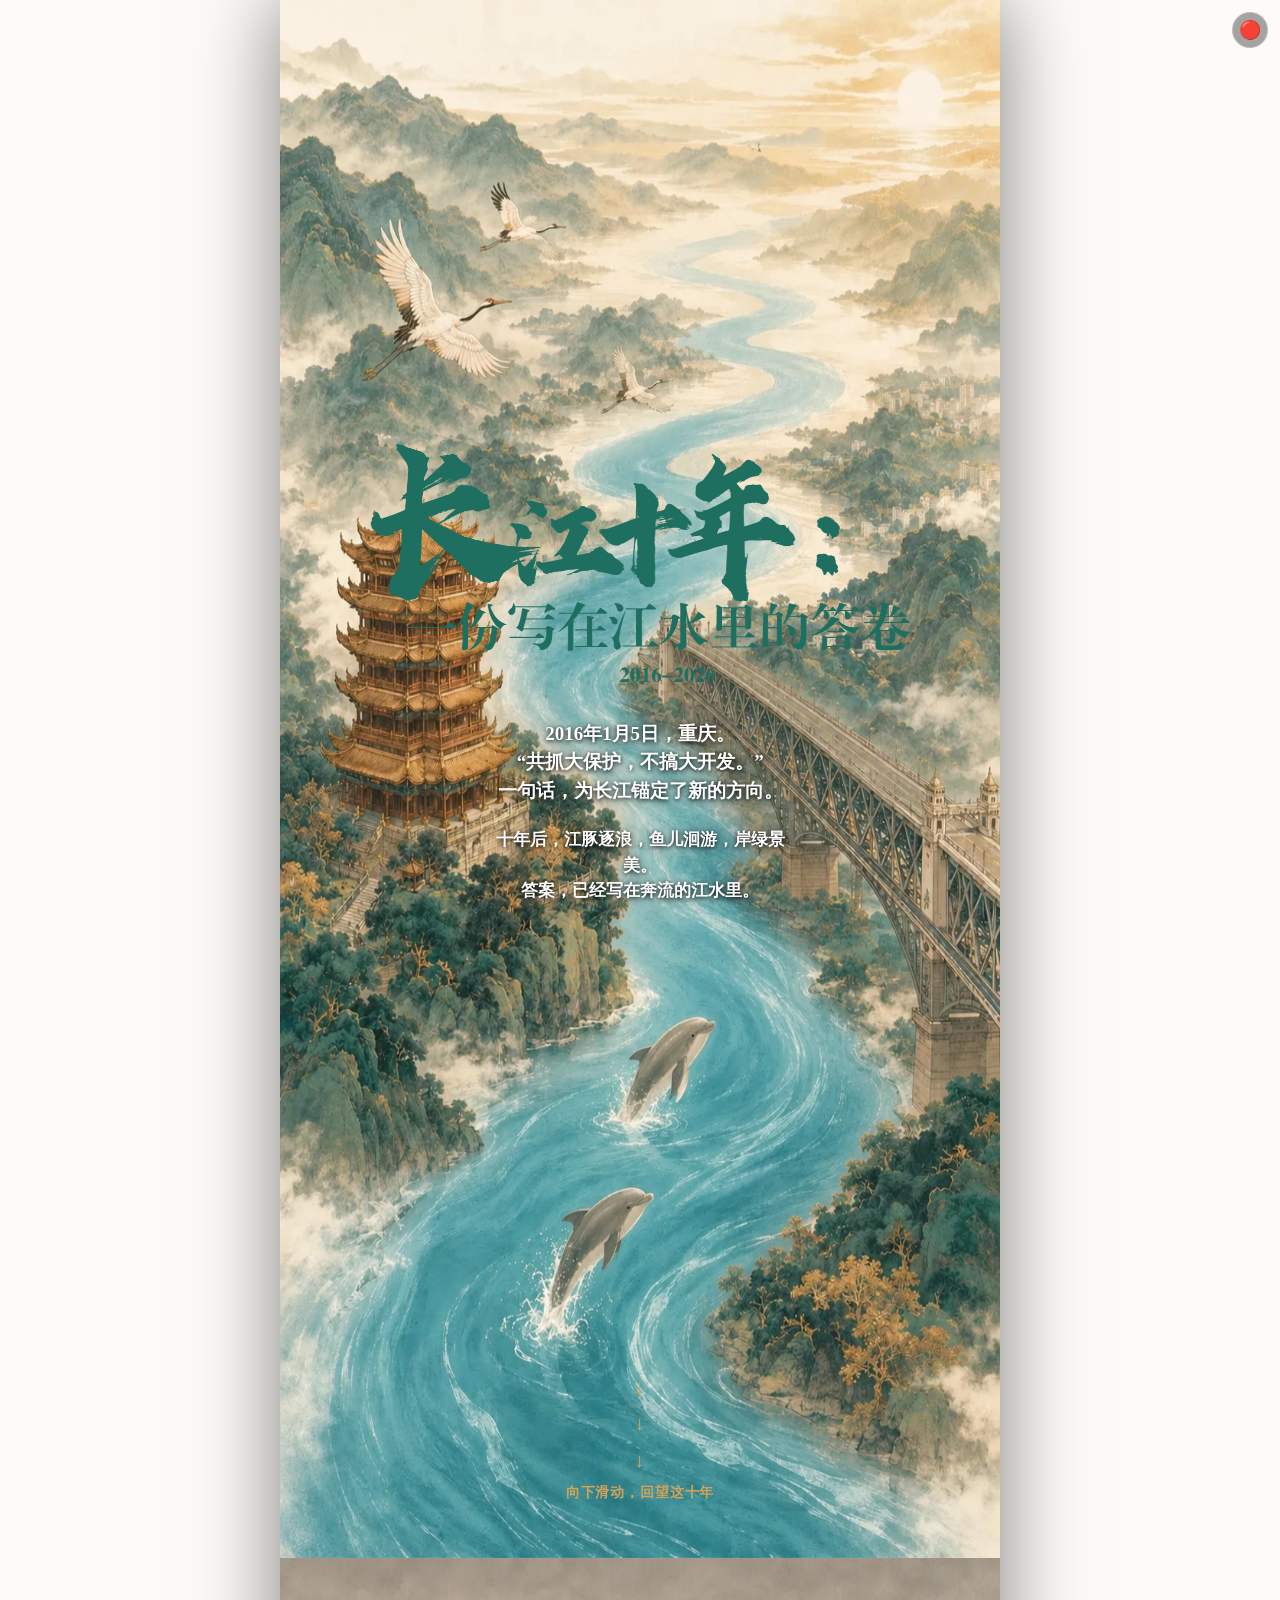
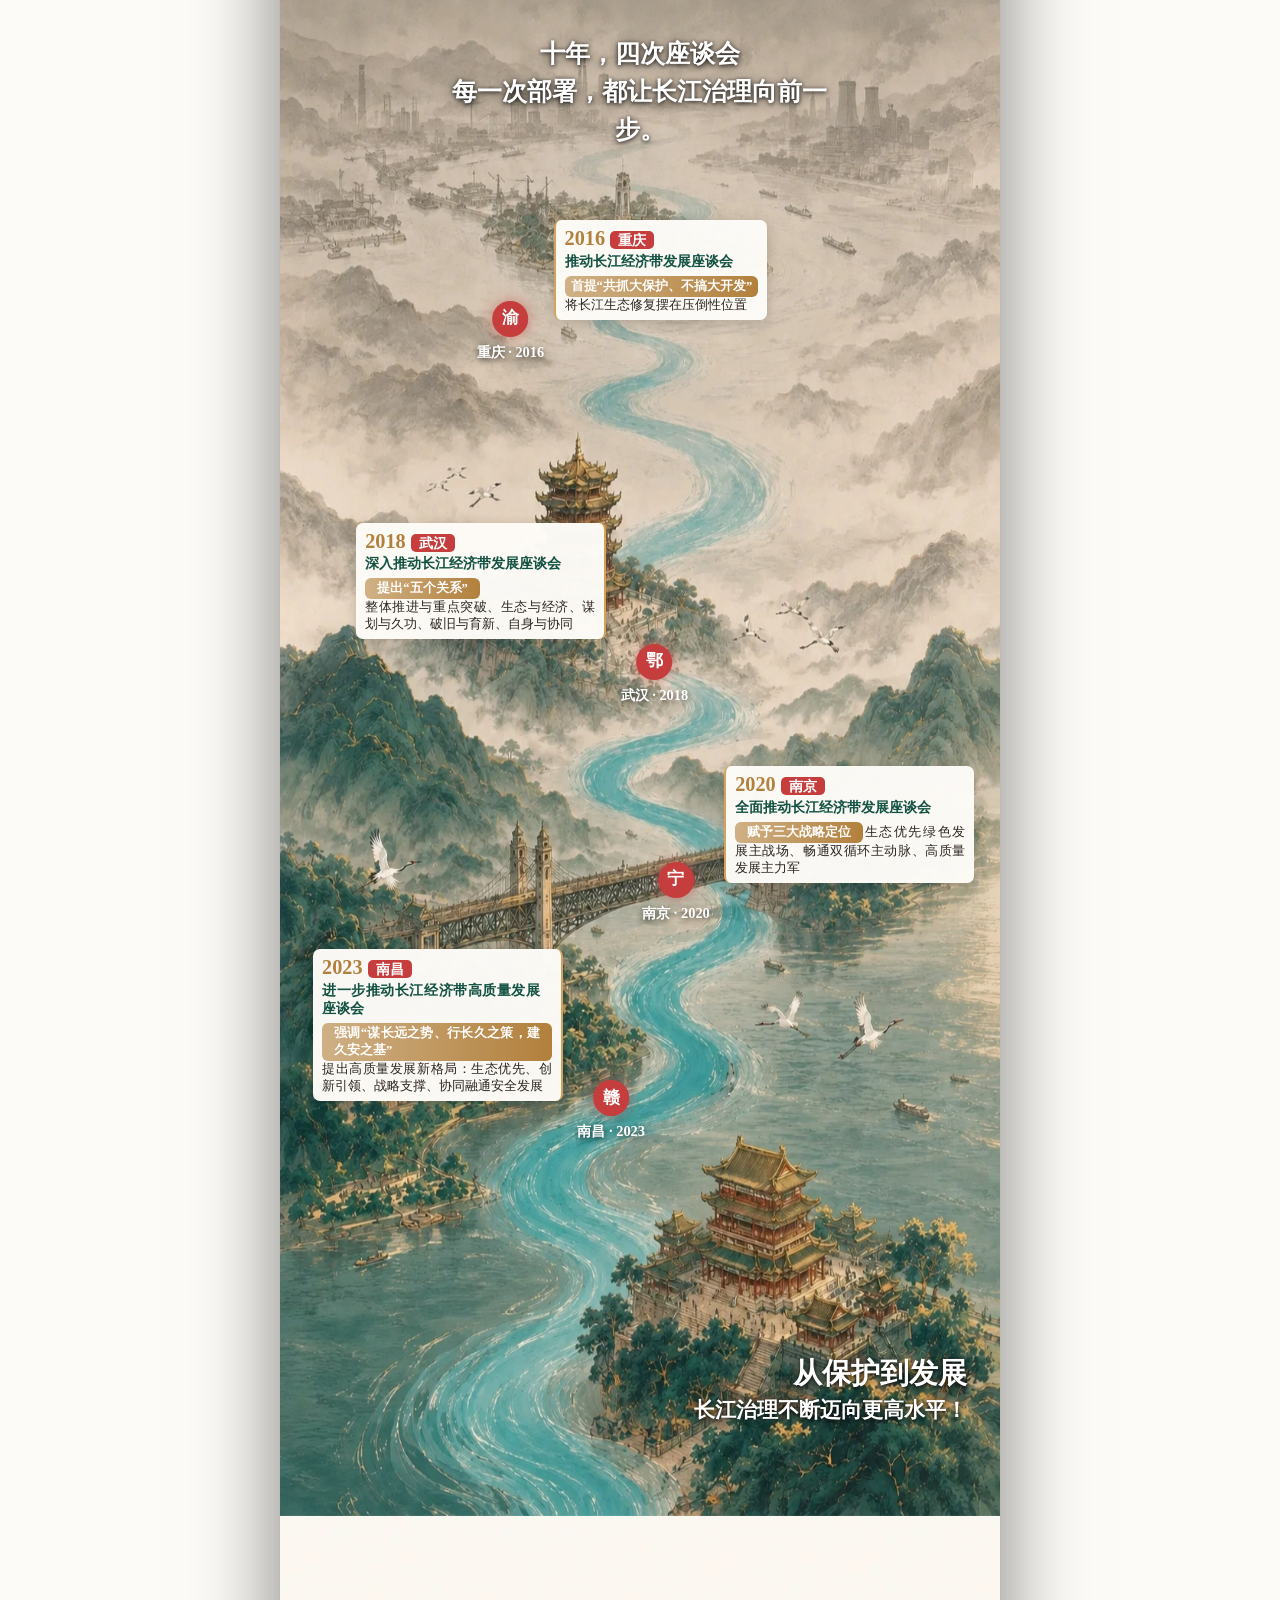
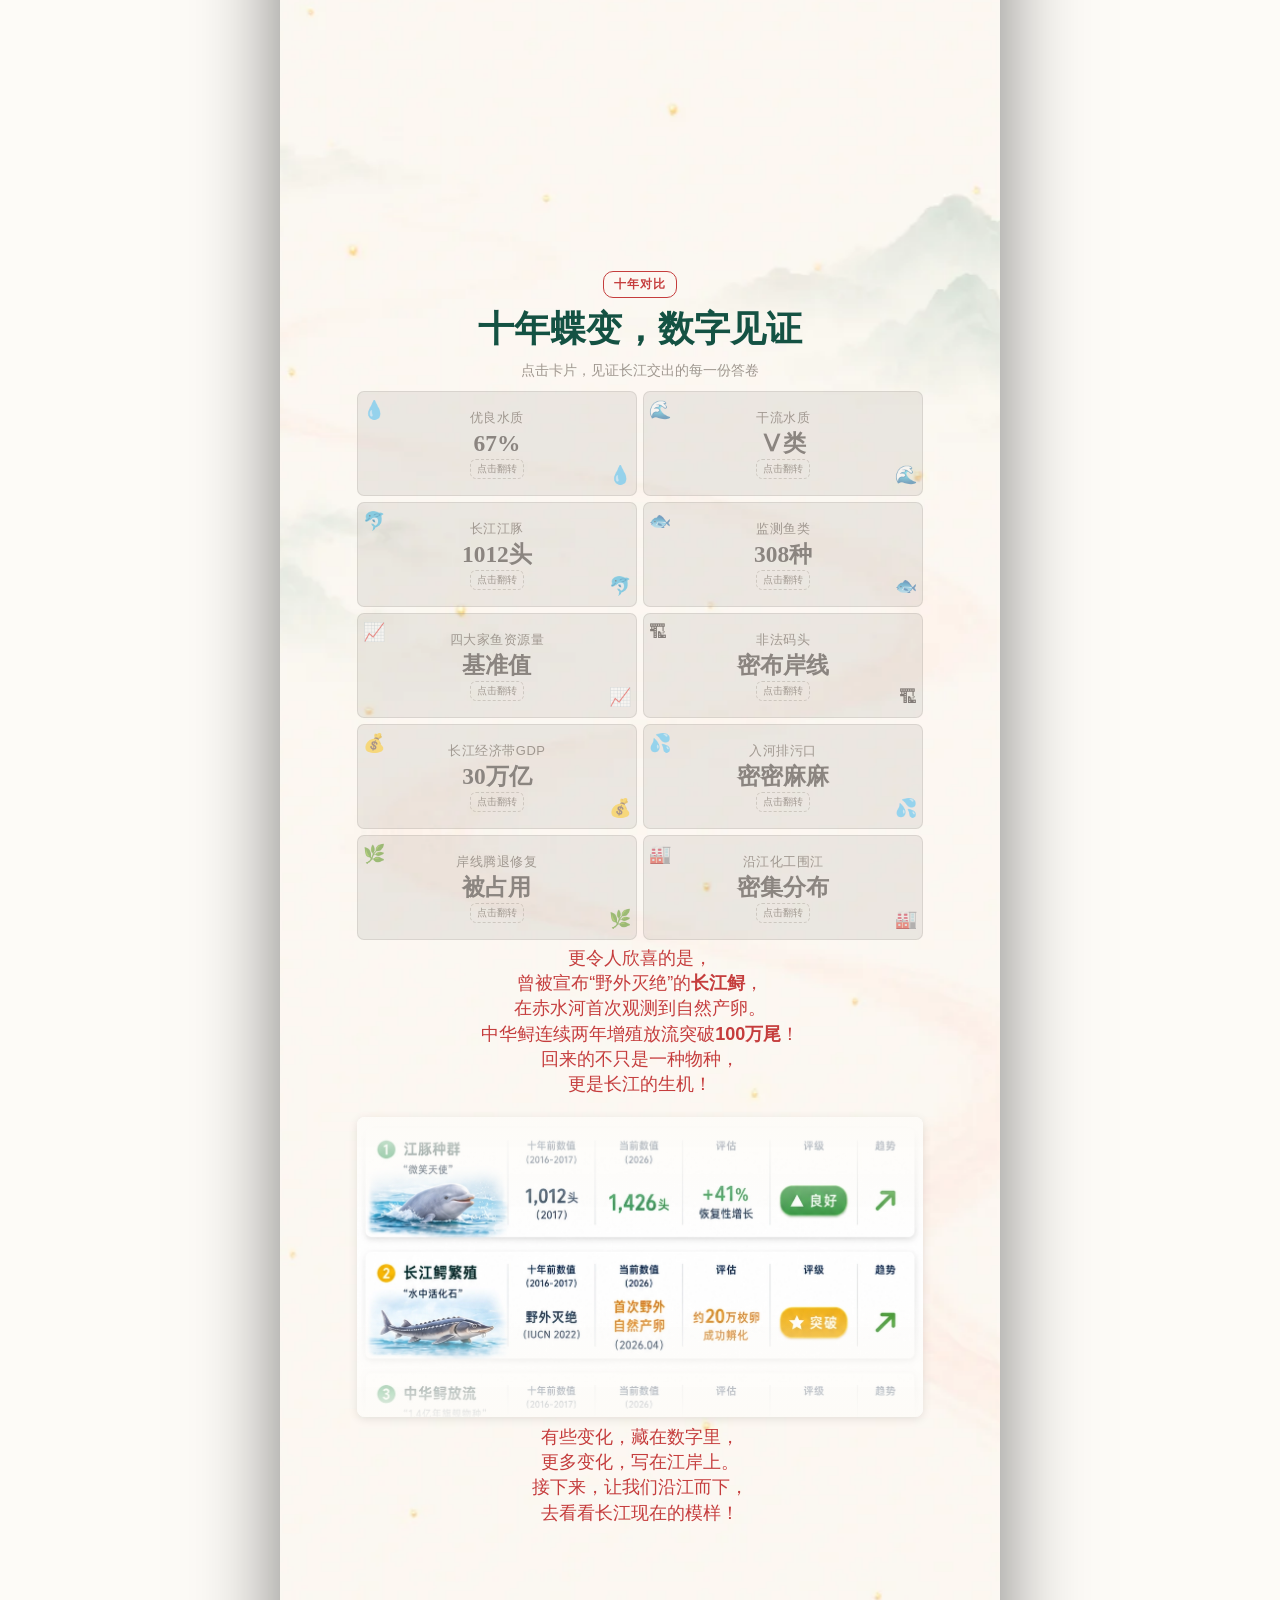
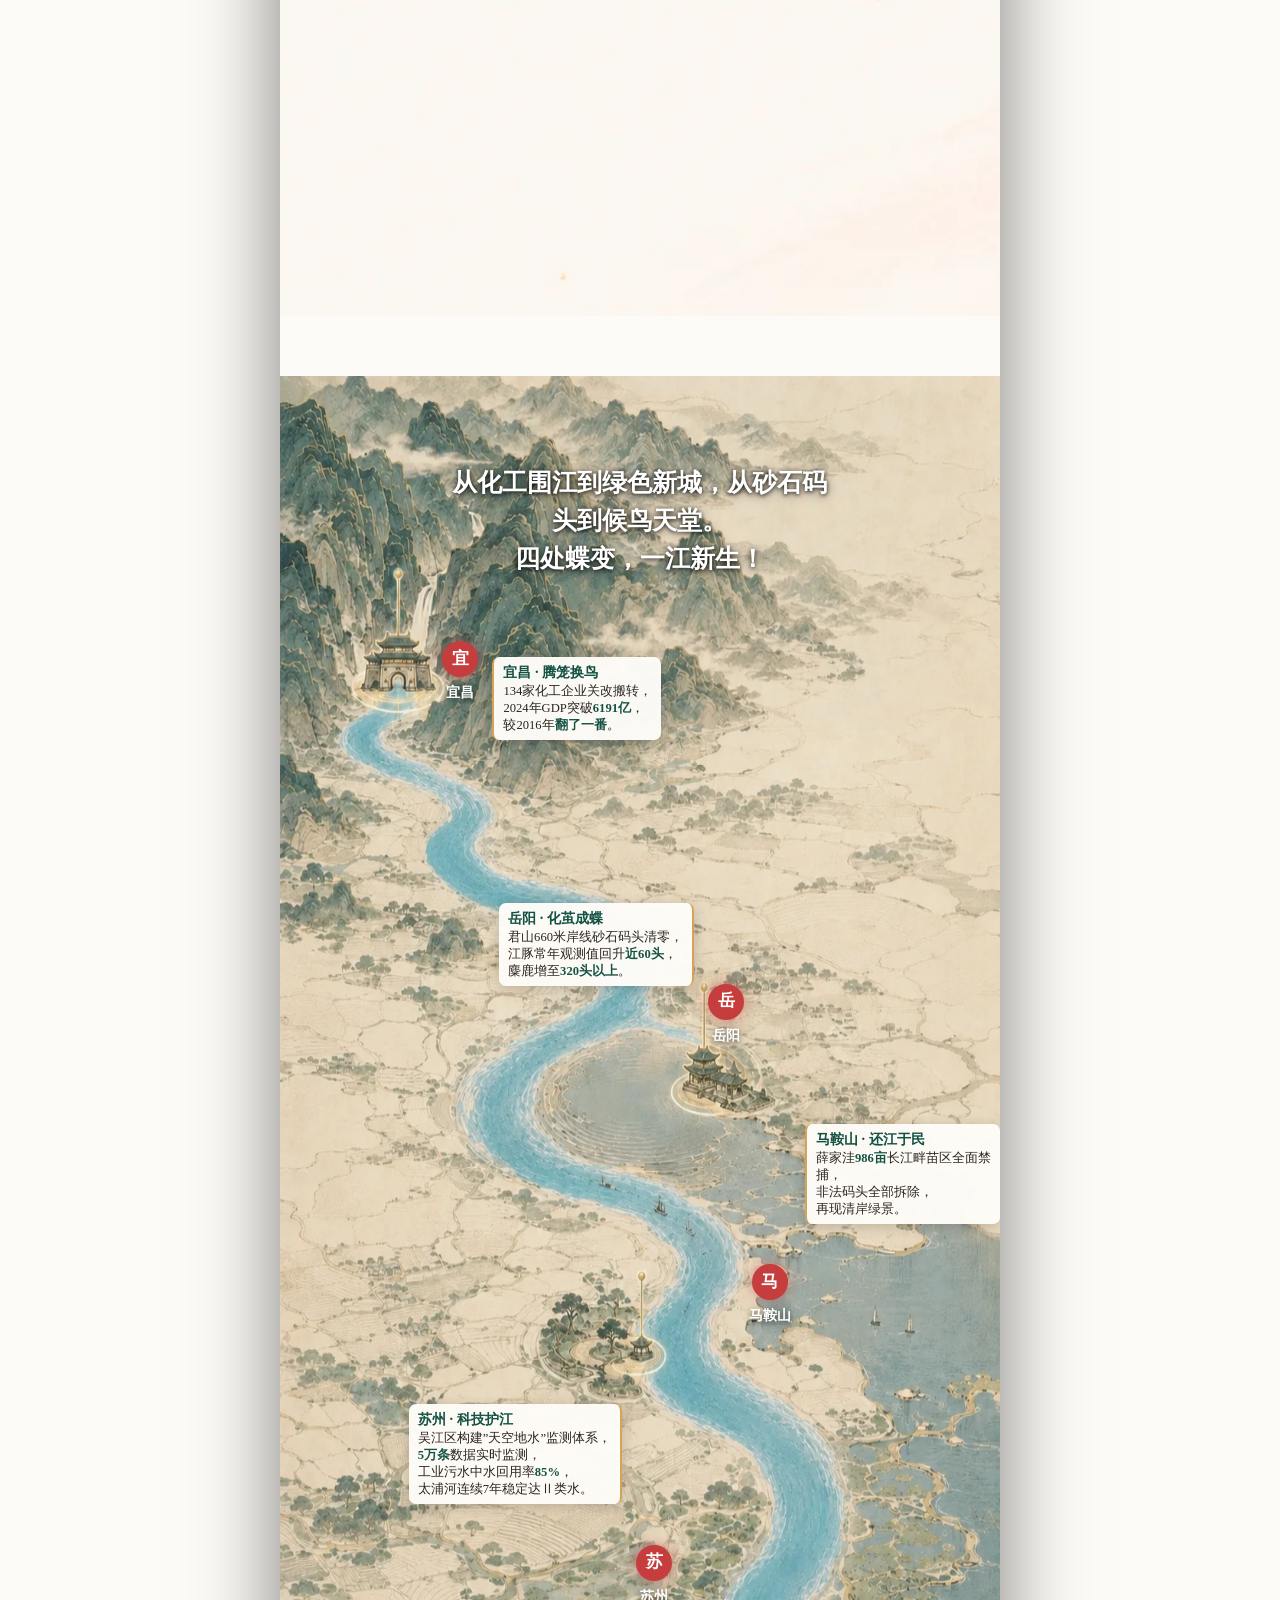
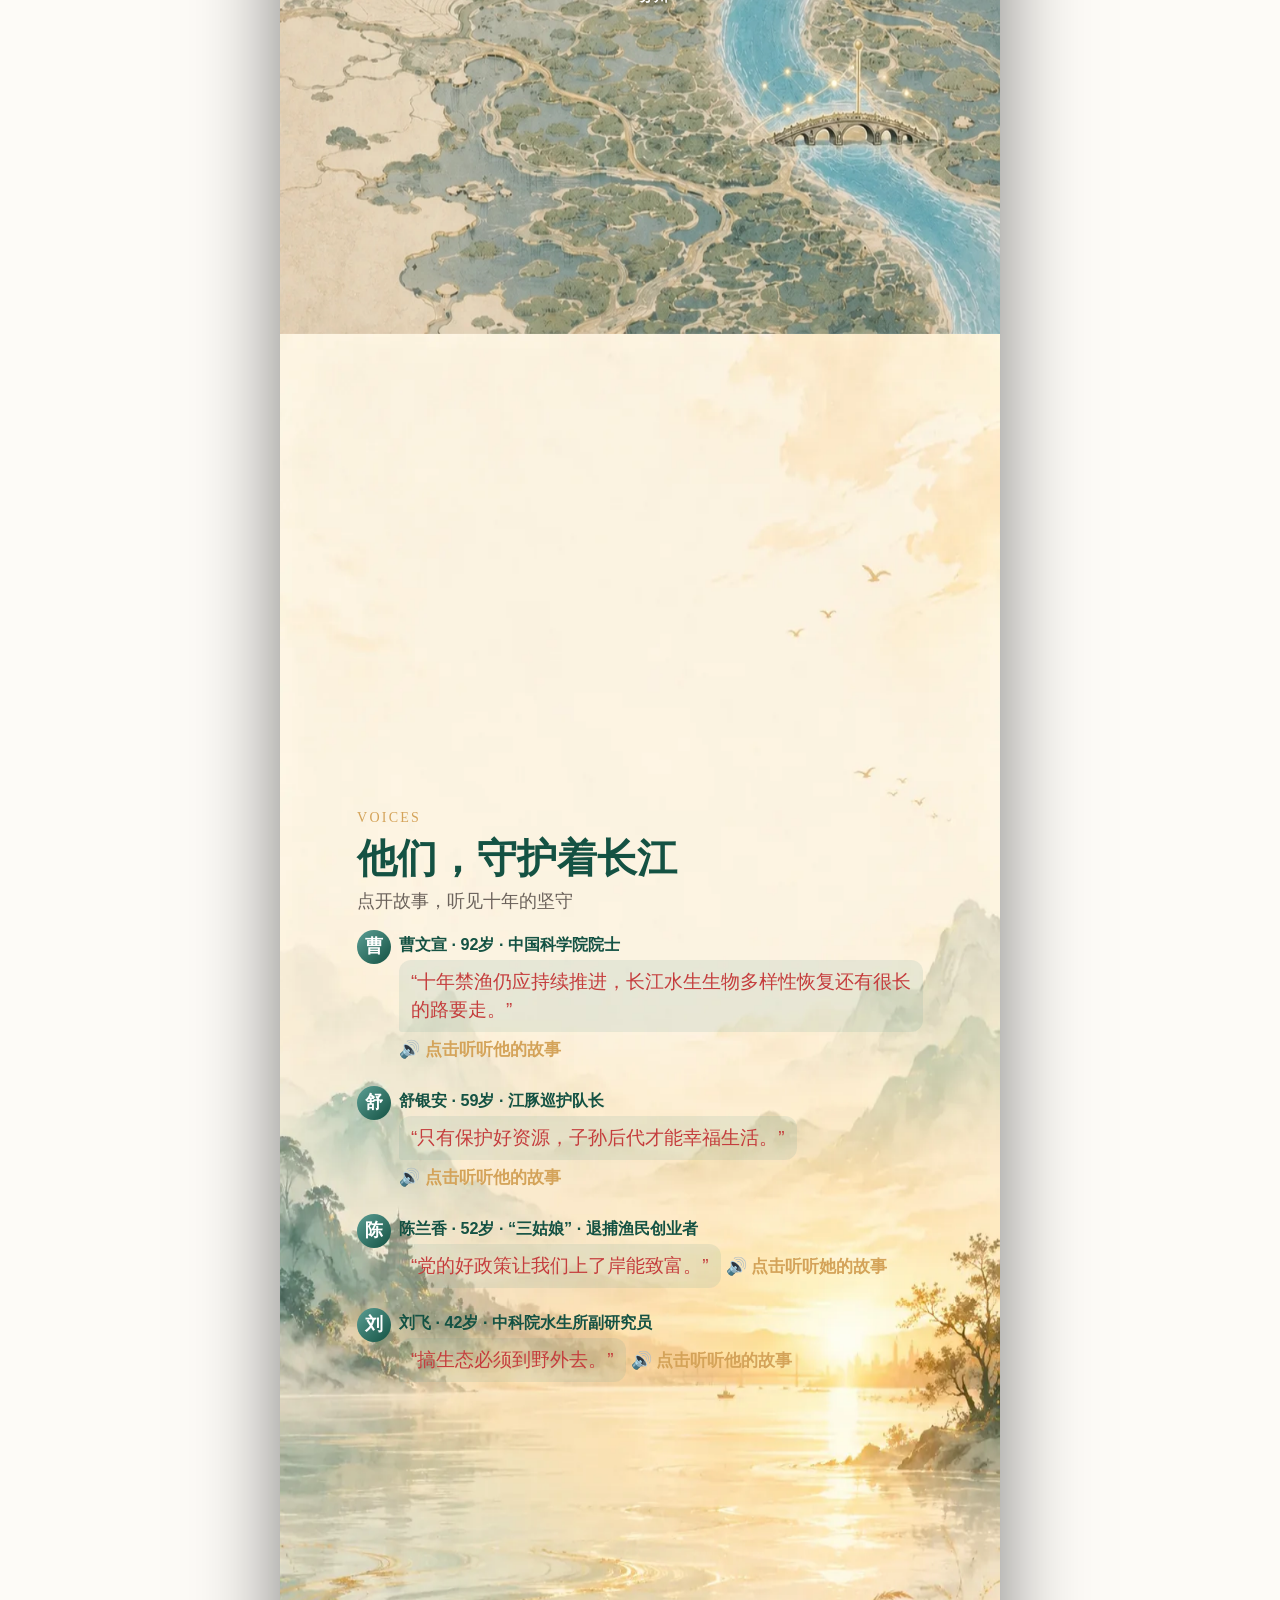
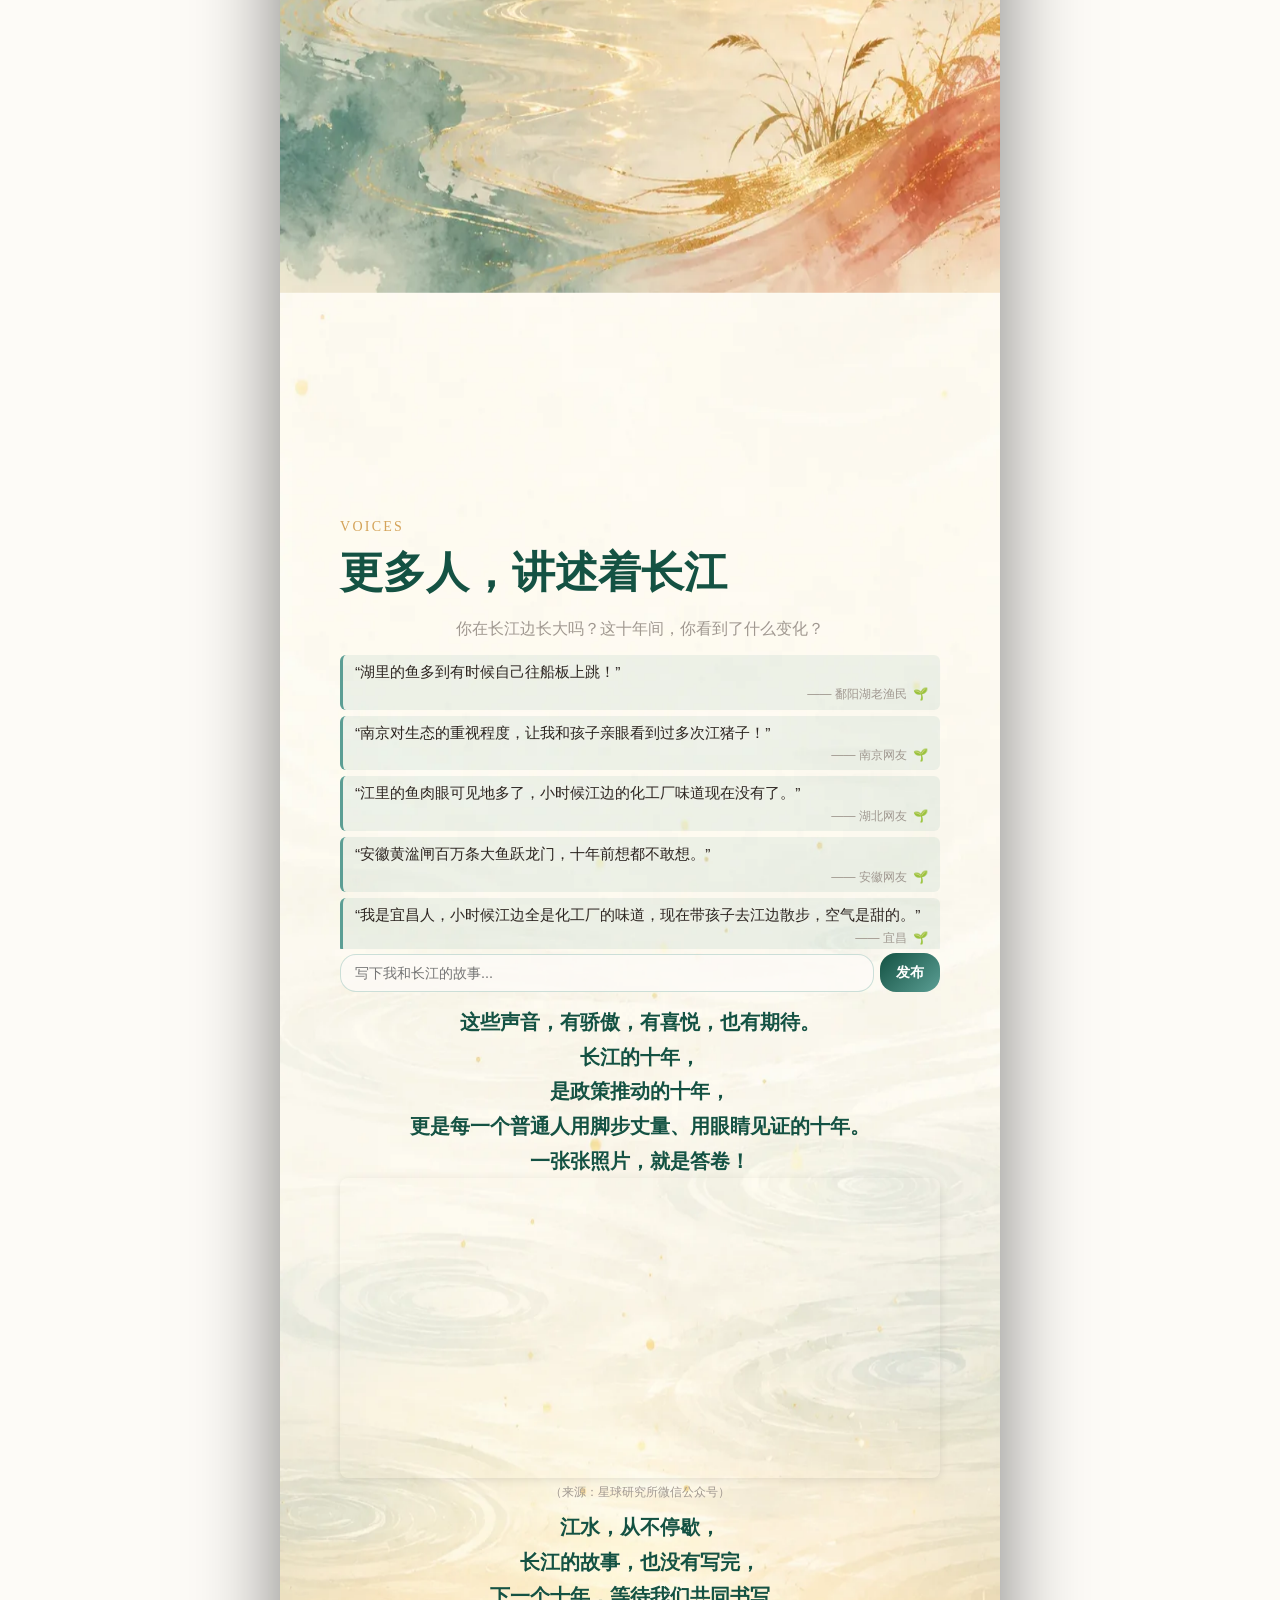
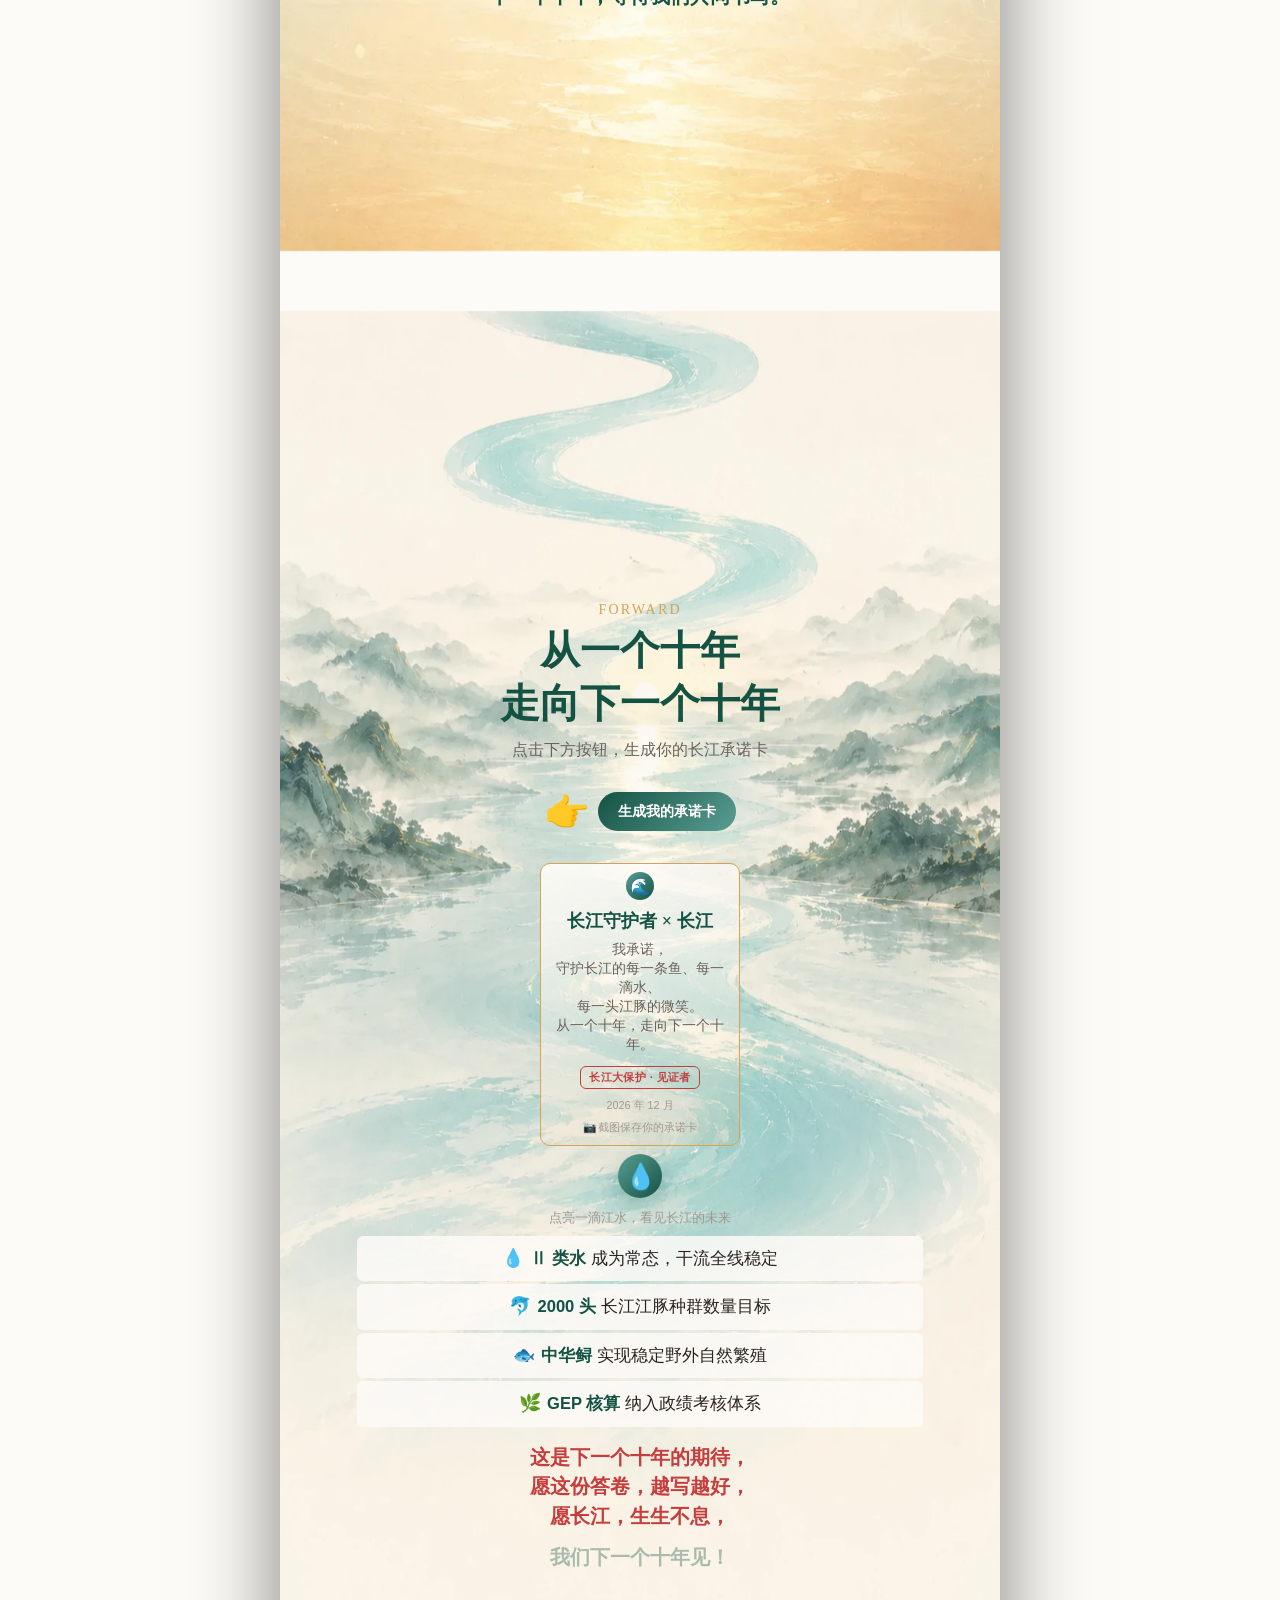
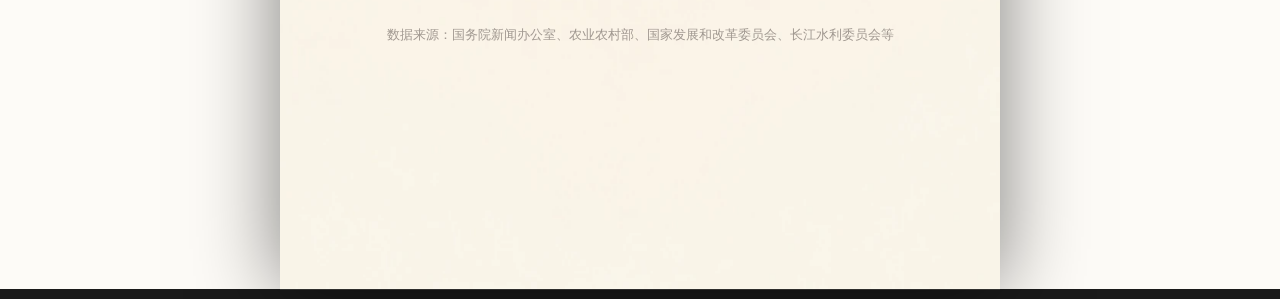
==== commit e59debe8: "fix: 替换陈兰香、刘飞音频为3.mp3" ====
--- a/index.html
+++ b/index.html
@@ -400,8 +400,8 @@
     <div class="chat-list">
     <audio id="audio1" src="语音/曹文宣.mp3" preload="none"></audio>
     <audio id="audio2" src="语音/舒银安.mp3" preload="none"></audio>
-    <audio id="audio3" src="陈兰香1.mp3" preload="none"></audio>
-    <audio id="audio4" src="刘飞1.mp3" preload="none"></audio>
+    <audio id="audio3" src="陈兰香3.mp3" preload="none"></audio>
+    <audio id="audio4" src="刘飞3.mp3" preload="none"></audio>
       <!-- 曹文宣 -->
       <div class="reveal reveal-d1"><div class="chat-msg" onclick="playAudio('audio1')">
         <div class="chat-avatar">曹</div>
--- a/styles.css
+++ b/styles.css
@@ -65,17 +65,17 @@
 .card-stage{position:relative;width:100%;height:300px;overflow:hidden;border-radius:8px;margin-top:0;box-shadow:0 2px 10px rgba(0,0,0,0.1)}
 .card-stage::after{content:'';position:absolute;inset:0;z-index:2;pointer-events:none;background:linear-gradient(to bottom,rgba(253,251,247,0.95) 0%,transparent 40%,transparent 60%,rgba(253,251,247,0.95) 100%)}
 .card-scroll-track{animation:cardScroll 15s linear infinite;will-change:transform}
+#p6 .card-stage{content-visibility:auto;contain-intrinsic-size:390px 300px}
 #p6 .card-stage::after{background:linear-gradient(to bottom,rgba(253,251,247,0.95) 0%,transparent 15%,transparent 85%,rgba(253,251,247,0.95) 100%)}
 #p6 .card-scroll-track{animation:cardScroll 45s linear infinite}
 .card-scroll-track img{width:100%;display:block}
 .card-scroll-track img{min-height:150px;background:rgba(0,0,0,0.02)}
-@keyframes cardScroll{0%{transform:translateY(0)}100%{transform:translateY(-50%)}}
+@keyframes cardScroll{0%{transform:translate3d(0,0,0)}100%{transform:translate3d(0,-50%,0)}}
 .section{
   position:relative;width:100%;
   aspect-ratio:390/844;
   display:flex;align-items:center;justify-content:center;
   overflow:hidden;
-  will-change:transform;
 }
 
 /* Seamless section overlap */
@@ -495,7 +495,7 @@
 }
 .stage-item{
   opacity:0;transform:translateY(40px);
-  transition:opacity 0.8s ease-out,transform 0.8s ease-out;
+  transition:opacity 2s ease-out,transform 2s ease-out;
 }
 .stage-item.in{opacity:1;transform:translateY(0)}
 .comment-card{padding:6px 12px;border-radius:6px;font-size:0.8rem;line-height:1.4}
